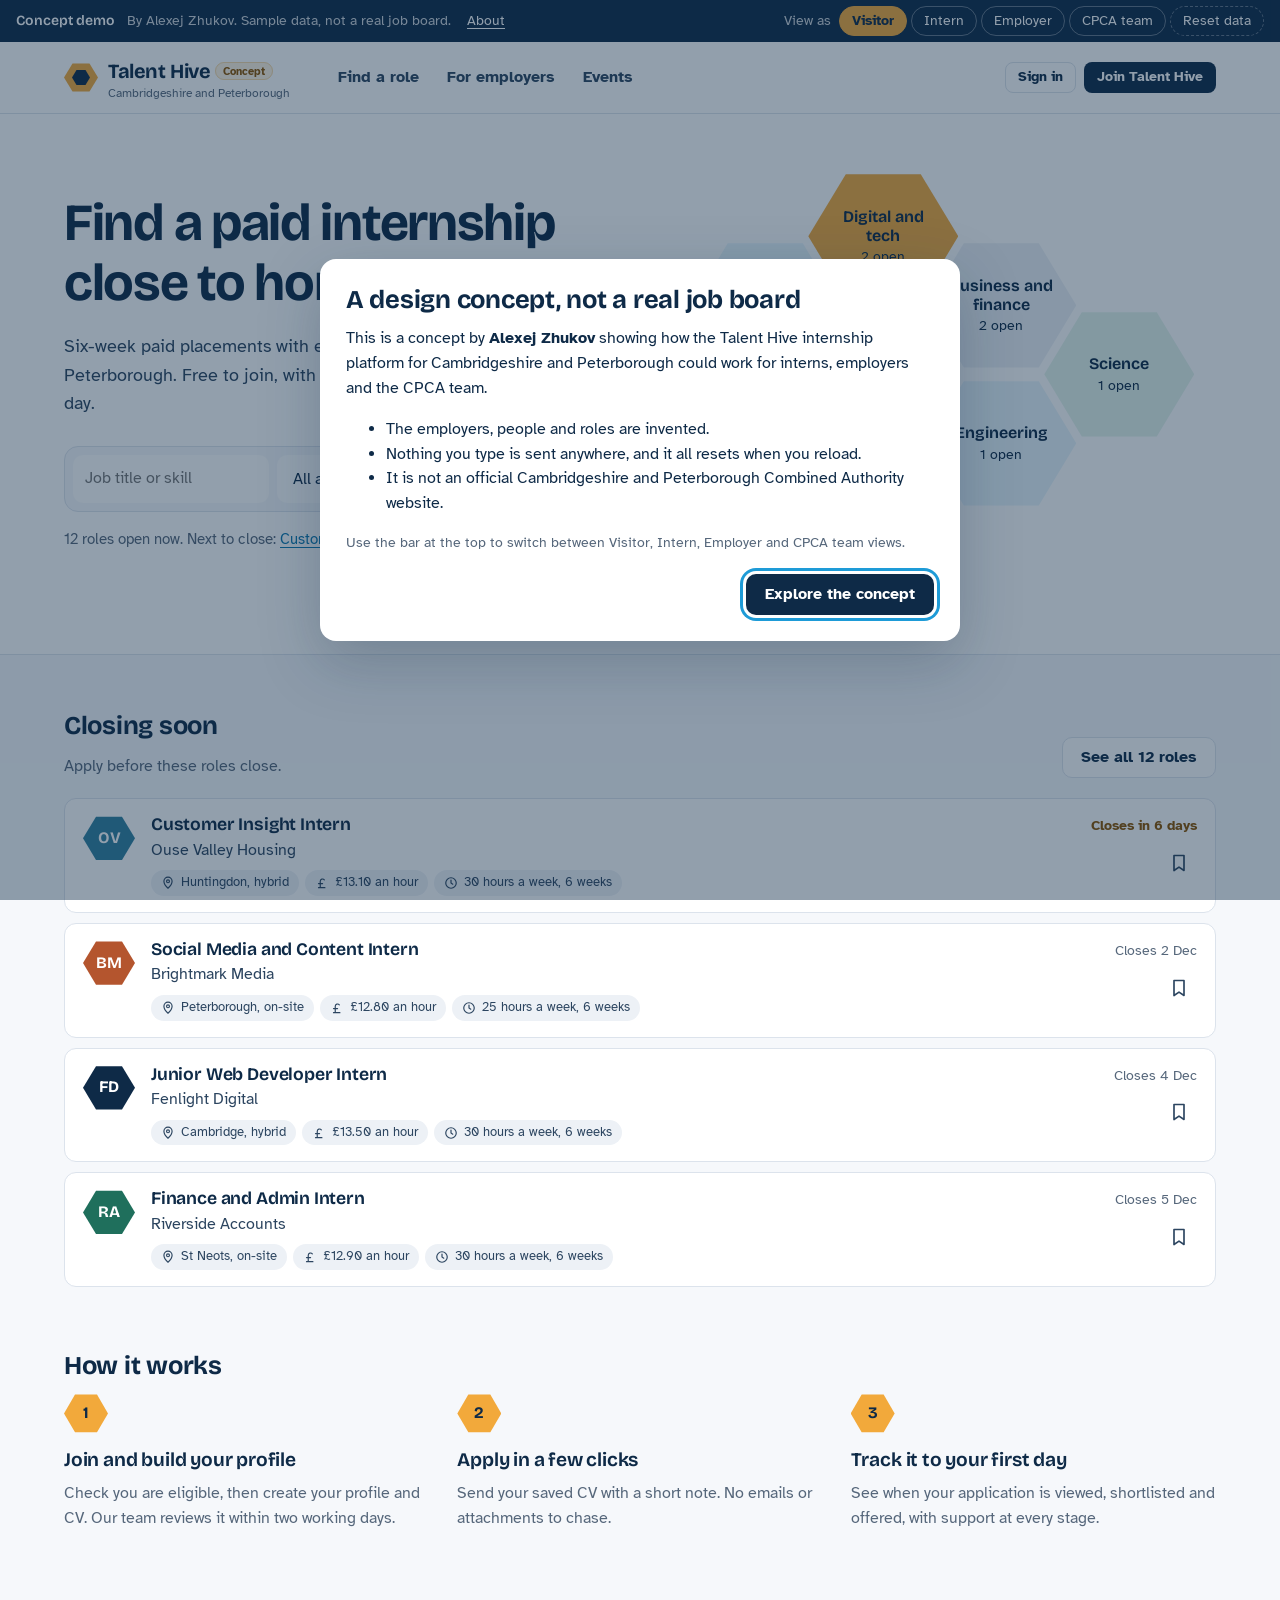
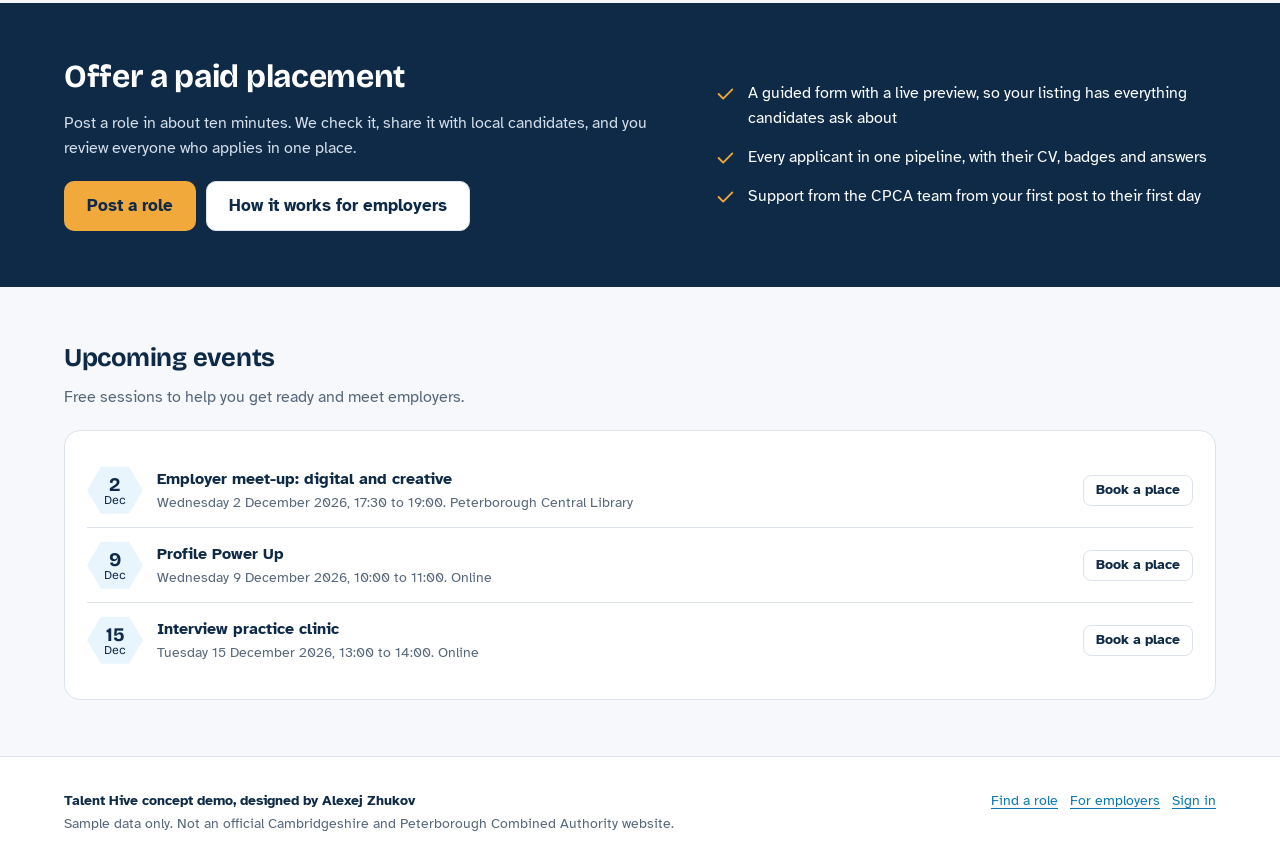
==== index.html @ 71cc1894 "Add Talent Hive redesign concept demo Clickable concept for interns, employers and the CPCA team, wi" ====
<!doctype html>
<html lang="en-GB">
<head>
<meta charset="utf-8">
<meta name="viewport" content="width=device-width, initial-scale=1">
<title>Talent Hive redesign concept</title>
<meta name="description" content="A design concept by Alexej Zhukov for a redesigned Talent Hive internship platform in Cambridgeshire and Peterborough. Sample data only; not an official CPCA website.">
<meta name="robots" content="noindex, nofollow">
<meta property="og:title" content="Talent Hive redesign concept">
<meta property="og:description" content="A clickable design concept by Alexej Zhukov: a jobs board, applicant pipeline and approvals for interns, employers and the CPCA team. Sample data only.">
<meta property="og:type" content="website">
<meta property="og:image" content="https://al3x3j02.github.io/talent-hive-concept/preview.png">
<meta name="twitter:card" content="summary_large_image">
<link rel="preconnect" href="https://fonts.googleapis.com">
<link rel="preconnect" href="https://fonts.gstatic.com" crossorigin>
<link href="https://fonts.googleapis.com/css2?family=Atkinson+Hyperlegible:ital,wght@0,400;0,700;1,400&family=Bricolage+Grotesque:opsz,wght@12..96,500..800&display=swap" rel="stylesheet">
<style>
:root{
  --ink:#0E2A47;
  --ink-2:#2C4560;
  --muted:#56677B;
  --blue:#1E9BD7;
  --link:#0B78B0;
  --blue-50:#E8F5FC;
  --honey:#F2A93B;
  --honey-50:#FEF3E1;
  --honey-ink:#8A5200;
  --mint:#2F9E6E;
  --mint-50:#E4F4EC;
  --mint-ink:#1D6E4B;
  --red:#B8392F;
  --red-50:#FBEAE8;
  --surface:#F6F8FB;
  --surface-2:#EDF1F6;
  --line:#DCE3EC;
  --white:#FFFFFF;
  --focus:0 0 0 3px #fff,0 0 0 6px var(--blue);
  --display:"Bricolage Grotesque","Avenir Next","Segoe UI",system-ui,sans-serif;
  --body:"Atkinson Hyperlegible",system-ui,-apple-system,"Segoe UI",sans-serif;
  --r-panel:16px;--r-card:12px;--r-ctl:10px;
}
*{box-sizing:border-box}
html{-webkit-text-size-adjust:100%}
body{margin:0;font-family:var(--body);font-size:16px;line-height:1.55;color:var(--ink);background:var(--surface);}
h1,h2,h3,h4{font-family:var(--display);line-height:1.15;margin:0 0 .5em;letter-spacing:-.01em;color:var(--ink)}
h1{font-size:clamp(2rem,4.2vw,3.25rem);font-weight:700;letter-spacing:-.025em}
h2{font-size:1.6rem;font-weight:700}
h3{font-size:1.2rem;font-weight:650}
h4{font-size:1rem;font-weight:650}
p{margin:0 0 1em}
a{color:var(--link);text-underline-offset:3px}
a:hover{color:var(--ink)}
button,input,select,textarea{font:inherit;color:inherit}
:focus-visible{outline:none;box-shadow:var(--focus);border-radius:6px}
[tabindex="-1"]:focus{outline:none;box-shadow:none}
.sr-only{position:absolute;width:1px;height:1px;padding:0;margin:-1px;overflow:hidden;clip:rect(0,0,0,0);white-space:nowrap;border:0}
.skip{position:absolute;left:12px;top:-60px;background:var(--ink);color:#fff;padding:10px 14px;border-radius:8px;z-index:100}
.skip:focus{top:52px}
.muted{color:var(--muted)}
.small{font-size:.875rem}
.nowrap{white-space:nowrap}

/* Demo bar */
.demobar{position:sticky;top:0;z-index:50;background:var(--ink);color:#fff;font-size:.875rem;display:flex;align-items:center;gap:12px;padding:6px 16px;flex-wrap:wrap}
.demobar strong{font-family:var(--display);font-weight:600}
.demobar .note{opacity:.8}
.demobar .roles{display:flex;gap:4px;margin-left:auto;flex-wrap:wrap;align-items:center}
.demobar .roles span{opacity:.8;margin-right:4px}
.demobar button{background:transparent;border:1px solid rgba(255,255,255,.35);color:#fff;border-radius:999px;padding:3px 12px;cursor:pointer}
.demobar button[aria-pressed="true"]{background:var(--honey);border-color:var(--honey);color:var(--ink);font-weight:700}
.demobar button:hover{border-color:#fff}
.demobar .reset{border-style:dashed}

/* Buttons */
.btn{display:inline-flex;align-items:center;justify-content:center;gap:8px;border-radius:var(--r-ctl);padding:10px 18px;font-weight:700;border:1.5px solid transparent;cursor:pointer;text-decoration:none;line-height:1.2;transition:background .15s,border-color .15s}
.btn svg{width:18px;height:18px;flex:none}
.btn-primary{background:var(--ink);color:#fff}
.btn-primary:hover{background:#18406A;color:#fff}
.btn-honey{background:var(--honey);color:var(--ink)}
.btn-honey:hover{background:#E59A27;color:var(--ink)}
.btn-ghost{background:var(--white);border-color:var(--line);color:var(--ink)}
.btn-ghost:hover{border-color:var(--ink-2);color:var(--ink)}
.btn-quiet{background:transparent;color:var(--link);padding:8px 10px}
.btn-quiet:hover{background:var(--blue-50);color:var(--ink)}
.btn-danger{background:var(--white);border-color:#E7B9B4;color:var(--red)}
.btn-sm{padding:6px 12px;font-size:.875rem;border-radius:8px}
.btn-lg{padding:14px 22px;font-size:1.05rem}
.btn[disabled]{opacity:.5;cursor:not-allowed}
.icon-btn{background:transparent;border:0;padding:8px;border-radius:8px;cursor:pointer;color:var(--ink-2);display:inline-flex}
.icon-btn:hover{background:var(--surface-2)}
.icon-btn svg{width:20px;height:20px}
.icon-btn[aria-pressed="true"] svg{fill:var(--honey);stroke:var(--honey-ink)}

/* Forms */
label{font-weight:700;display:block;margin-bottom:6px}
.hint{font-weight:400;color:var(--muted);font-size:.875rem;display:block;margin-top:2px}
.field{margin-bottom:18px}
input[type=text],input[type=search],input[type=email],input[type=number],input[type=date],select,textarea{width:100%;background:var(--white);border:1.5px solid #B9C6D4;border-radius:var(--r-ctl);padding:10px 12px;min-height:44px}
textarea{min-height:110px;resize:vertical}
input:focus,select:focus,textarea:focus{border-color:var(--ink);box-shadow:0 0 0 3px rgba(30,155,215,.35);outline:none}
.check{display:flex;gap:10px;align-items:flex-start;font-weight:400}
.check input{width:20px;height:20px;margin-top:2px;accent-color:var(--ink)}
.row{display:flex;gap:16px}
.row>*{flex:1}
.err{color:var(--red);font-weight:700;font-size:.9rem;margin-top:6px}

/* Chips and status */
.chip{display:inline-flex;align-items:center;gap:6px;padding:3px 10px;border-radius:999px;background:var(--surface-2);color:var(--ink-2);font-size:.82rem;line-height:1.5;white-space:nowrap}
.chip svg{width:14px;height:14px}
.chips{display:flex;flex-wrap:wrap;gap:6px}
.status{display:inline-flex;align-items:center;gap:6px;font-weight:700;font-size:.82rem;padding:3px 10px;border-radius:999px;white-space:nowrap}
.status::before{content:"";width:8px;height:8px;border-radius:50%;background:currentColor}
.st-applied,.st-new,.st-live{background:var(--blue-50);color:#0A5F8C}
.st-viewed{background:#EEF2F7;color:var(--ink-2)}
.st-shortlisted,.st-pending{background:var(--honey-50);color:var(--honey-ink)}
.st-interview{background:#FFE7C2;color:#7A4600}
.st-offer,.st-placed,.st-approved{background:var(--mint-50);color:var(--mint-ink)}
.st-notprogressed,.st-returned,.st-closed{background:var(--red-50);color:var(--red)}
.st-draft{background:#EEF2F7;color:var(--muted)}
.tag-new{background:var(--honey);color:var(--ink);font-weight:700;font-size:.75rem;padding:1px 8px;border-radius:999px}

/* Hexagon */
.hex{clip-path:polygon(25% 3%,75% 3%,100% 50%,75% 97%,25% 97%,0 50%)}

/* Public header */
.pub-header{background:var(--white);border-bottom:1px solid var(--line)}
.pub-header .inner{max-width:1200px;margin:0 auto;display:flex;align-items:center;gap:24px;padding:14px 24px}
.brand{display:flex;align-items:center;gap:10px;text-decoration:none;color:var(--ink)}
.brand .mark{width:34px;height:30px;background:var(--honey);display:grid;place-items:center}
.brand .mark i{width:18px;height:16px;background:var(--ink);display:block}
.brand b{font-family:var(--display);font-size:1.25rem;letter-spacing:-.02em}
.concept-tag{font-family:var(--body);font-size:.7rem;font-weight:700;letter-spacing:0;background:var(--honey-50);color:var(--honey-ink);border:1px solid #F6D9A8;border-radius:999px;padding:1px 7px;vertical-align:3px}
.demobar .about{border:0;text-decoration:underline;text-underline-offset:3px;padding:3px 4px}
.brand small{display:block;font-size:.72rem;color:var(--muted);line-height:1.1;font-weight:400}
.pub-nav{display:flex;gap:4px;margin-left:12px}
.pub-nav a{padding:8px 12px;border-radius:8px;text-decoration:none;color:var(--ink-2);font-weight:700}
.pub-nav a:hover,.pub-nav a[aria-current="page"]{background:var(--surface-2);color:var(--ink)}
.pub-header .actions{margin-left:auto;display:flex;gap:8px}

/* Hero */
.hero{background:var(--white);border-bottom:1px solid var(--line);overflow:hidden;position:relative}
.hero .inner{max-width:1200px;margin:0 auto;padding:56px 24px 64px;display:grid;grid-template-columns:minmax(0,1.1fr) minmax(0,1fr);gap:48px;align-items:center}
.hero h1{max-width:15ch;margin-bottom:.35em;text-wrap:balance}
.hero .lede{font-size:1.15rem;color:var(--ink-2);max-width:46ch}
.searchbar{display:flex;gap:8px;background:var(--surface);padding:8px;border-radius:14px;border:1.5px solid var(--line);margin-top:28px;max-width:600px}
.searchbar input,.searchbar select{border:0;background:var(--white);min-height:48px}
.searchbar select{max-width:190px}
.searchbar .btn{min-height:48px;white-space:nowrap}
.hero .closing{margin-top:16px;color:var(--muted);font-size:.95rem}
.comb{position:relative;height:420px}
.comb button{position:absolute;width:150px;height:132px;border:0;cursor:pointer;display:flex;flex-direction:column;align-items:center;justify-content:center;text-align:center;padding:0 22px;font-family:var(--display);font-weight:650;font-size:1rem;line-height:1.15;transition:transform .2s}
.comb button small{font-family:var(--body);font-weight:400;font-size:.85rem;margin-top:4px}
.comb button:hover{transform:scale(1.05)}
.comb button:focus-visible{box-shadow:none;outline:3px solid var(--blue);outline-offset:-10px}
.comb .c-ink{background:var(--ink);color:#fff}
.comb .c-honey{background:var(--honey);color:var(--ink)}
.comb .c-blue{background:var(--blue-50);color:var(--ink)}
.comb .c-line{background:var(--surface-2);color:var(--ink)}
.comb .c-mint{background:var(--mint-50);color:var(--ink)}
.comb .label{position:absolute;left:0;bottom:-6px;font-size:.9rem;color:var(--muted)}

/* Public sections */
.section{max-width:1200px;margin:0 auto;padding:56px 24px}
.section-head{display:flex;align-items:end;justify-content:space-between;gap:16px;margin-bottom:20px}
.section-head p{margin:0;color:var(--muted)}
.steps{display:grid;grid-template-columns:repeat(3,1fr);gap:28px;counter-reset:s}
.steps li{list-style:none;position:relative;padding-top:56px}
.steps li::before{counter-increment:s;content:counter(s);position:absolute;top:0;left:0;width:44px;height:40px;background:var(--honey);color:var(--ink);font-family:var(--display);font-weight:700;display:grid;place-items:center;clip-path:polygon(25% 3%,75% 3%,100% 50%,75% 97%,25% 97%,0 50%)}
.steps{padding:0;margin:0}
.employer-band{background:var(--ink);color:#fff}
.employer-band .section{display:grid;grid-template-columns:1.2fr 1fr;gap:48px;align-items:center}
.employer-band h2{color:#fff;font-size:2rem}
.employer-band p{color:#D4DEEA}
.employer-band ul{margin:0;padding:0;list-style:none;display:grid;gap:14px}
.employer-band li{display:flex;gap:12px;align-items:flex-start}
.employer-band li svg{flex:none;width:22px;height:22px;stroke:var(--honey);margin-top:2px}
.pub-footer{border-top:1px solid var(--line);background:var(--white)}
.pub-footer .section{padding:32px 24px;display:flex;justify-content:space-between;gap:24px;flex-wrap:wrap;font-size:.9rem;color:var(--muted)}

/* Job rows */
.joblist{display:flex;flex-direction:column;gap:10px}
.jobrow{display:grid;grid-template-columns:52px minmax(0,1fr) auto;gap:16px;align-items:start;background:var(--white);border:1px solid var(--line);border-radius:var(--r-card);padding:16px 18px;cursor:pointer;text-align:left;width:100%}
.jobrow:hover{border-color:#9FB2C6}
.jobrow h3{font-size:1.1rem;margin:0 0 2px}
.jobrow h3 a{color:var(--ink);text-decoration:none}
.jobrow h3 a::after{content:"";position:absolute;inset:0}
.jobrow{position:relative}
.jobrow .emp{color:var(--ink-2);margin-bottom:8px}
.jobrow .jside{display:flex;flex-direction:column;align-items:flex-end;gap:8px;position:relative;z-index:1}
.logo{width:52px;height:46px;display:grid;place-items:center;font-family:var(--display);font-weight:700;color:#fff;font-size:1rem;flex:none}
.logo.lg{width:76px;height:68px;font-size:1.4rem}
.match{font-size:.82rem;font-weight:700;color:var(--mint-ink)}

/* App shell */
.shell{display:grid;grid-template-columns:252px minmax(0,1fr);min-height:calc(100vh - 38px);background:linear-gradient(to right,#fff 251px,var(--line) 251px,var(--line) 252px,var(--surface) 252px)}
.side{background:var(--white);border-right:1px solid var(--line);padding:18px 14px;position:sticky;top:38px;height:calc(100vh - 38px);overflow:auto;display:flex;flex-direction:column}
.side .brand{padding:4px 8px 18px}
.side nav{display:flex;flex-direction:column;gap:2px}
.side nav a{display:flex;align-items:center;gap:12px;padding:10px 12px;border-radius:10px;text-decoration:none;color:var(--ink-2);font-weight:700}
.side nav a svg{width:20px;height:20px;flex:none}
.side nav a:hover{background:var(--surface)}
.side nav a[aria-current="page"]{background:var(--ink);color:#fff}
.side nav a .count{margin-left:auto;background:var(--honey);color:var(--ink);border-radius:999px;font-size:.75rem;padding:0 8px}
.side nav a[aria-current="page"] .count{background:#fff}
.side .who{margin-top:auto;display:flex;gap:10px;align-items:center;padding:12px 8px 4px;border-top:1px solid var(--line)}
.avatar{width:38px;height:38px;border-radius:50%;display:grid;place-items:center;color:#fff;font-weight:700;font-size:.9rem;flex:none}
.avatar.lg{width:64px;height:64px;font-size:1.3rem}
.who b{display:block;line-height:1.2}
.who div span{font-size:.82rem;color:var(--muted)}
.main{padding:28px 36px 64px;max-width:1240px;width:100%}
.pagehead{display:flex;align-items:flex-end;justify-content:space-between;gap:16px;margin-bottom:24px;flex-wrap:wrap}
.pagehead h1{font-size:2rem;margin:0}
.pagehead p{margin:4px 0 0;color:var(--muted)}
.back{display:inline-flex;align-items:center;gap:6px;margin-bottom:12px;font-weight:700;text-decoration:none}
.back svg{width:18px;height:18px}

/* Panels */
.panel{background:var(--white);border:1px solid var(--line);border-radius:var(--r-panel);padding:22px}
.panel h2{font-size:1.2rem}
.panel+.panel{margin-top:20px}
.grid-2>.panel,.grid-3>.panel,.grid-main>.panel,.grid-main>aside.panel{margin-top:0}
.grid-2{display:grid;grid-template-columns:repeat(2,minmax(0,1fr));gap:20px}
.grid-3{display:grid;grid-template-columns:repeat(3,minmax(0,1fr));gap:20px}
.grid-main{display:grid;grid-template-columns:minmax(0,1.7fr) minmax(0,1fr);gap:20px;align-items:start}
.stack>*+*{margin-top:20px}
.kpis{display:grid;grid-template-columns:repeat(4,minmax(0,1fr));gap:16px;margin-bottom:20px}
.kpi{background:var(--white);border:1px solid var(--line);border-radius:var(--r-card);padding:16px 18px}
.kpi .v{font-family:var(--display);font-size:2rem;font-weight:700;line-height:1.1}
.kpi .l{color:var(--muted);font-size:.9rem}
.kpi .d{font-size:.82rem;color:var(--mint-ink);font-weight:700}

/* Next step banner */
.nextstep{background:var(--ink);color:#fff;border-radius:var(--r-panel);padding:22px 24px;display:flex;gap:20px;align-items:center;margin-bottom:20px;position:relative;overflow:hidden}
.nextstep h2{color:#fff;margin:0 0 4px;font-size:1.3rem}
.nextstep p{margin:0;color:#D4DEEA}
.nextstep .btn{margin-left:auto;flex:none}
.nextstep .hexdeco{width:64px;height:56px;background:var(--honey);flex:none;display:grid;place-items:center}
.nextstep .hexdeco svg{width:26px;height:26px;stroke:var(--ink)}

/* Progress */
.meter{height:10px;background:var(--surface-2);border-radius:999px;overflow:hidden}
.meter i{display:block;height:100%;background:var(--mint);border-radius:999px;transition:width .3s}
.meter.honey i{background:var(--honey)}

/* Tables */
.table{width:100%;border-collapse:collapse;font-size:.95rem}
.table th{text-align:left;font-weight:700;color:var(--muted);font-size:.85rem;padding:10px 12px;border-bottom:1.5px solid var(--line)}
.table td{padding:12px;border-bottom:1px solid var(--line);vertical-align:middle}
.table tr:last-child td{border-bottom:0}
.table .num{text-align:right;font-variant-numeric:tabular-nums}
.table-wrap{overflow-x:auto;position:relative}

/* Jobs board */
.board{display:grid;grid-template-columns:260px minmax(0,1fr);gap:24px;align-items:start}
.filters{background:var(--white);border:1px solid var(--line);border-radius:var(--r-panel);padding:18px;position:sticky;top:60px}
.filters fieldset{border:0;padding:0;margin:0 0 18px}
.filters legend{font-weight:700;margin-bottom:8px}
.filters .check{margin-bottom:6px}
.resultbar{display:flex;align-items:center;gap:12px;justify-content:space-between;margin-bottom:12px;flex-wrap:wrap}
.resultbar select{width:auto;min-height:40px}
.boardsearch{display:flex;gap:8px;margin-bottom:16px}
.boardsearch input{min-height:48px}
.empty{text-align:center;padding:40px 20px;background:var(--white);border:1.5px dashed var(--line);border-radius:var(--r-panel)}

/* Job detail */
.jobhead{display:flex;gap:20px;align-items:flex-start;margin-bottom:20px}
.jobhead h1{font-size:2.2rem;margin-bottom:4px}
.facts{display:grid;grid-template-columns:repeat(3,minmax(0,1fr));gap:1px;background:var(--line);border:1px solid var(--line);border-radius:var(--r-card);overflow:hidden;margin-bottom:24px}
.facts div{background:var(--white);padding:14px 16px}
.facts dt{font-size:.82rem;color:var(--muted)}
.facts dd{margin:0;font-weight:700}
.prose h2{font-size:1.25rem;margin-top:1.4em}
.prose ul{padding-left:1.2em}
.prose li{margin-bottom:6px}
.applybox{position:sticky;top:60px}
.applybox .deadline{font-size:.95rem;margin:10px 0 16px}

/* Modal / drawer */
.overlay{position:fixed;inset:0;background:rgba(14,42,71,.45);z-index:80;display:flex;align-items:center;justify-content:center;padding:20px}
.modal{background:var(--white);border-radius:var(--r-panel);width:min(640px,100%);max-height:calc(100vh - 40px);overflow:auto;padding:26px;box-shadow:0 20px 60px rgba(14,42,71,.25)}
.modal header,.drawer header{display:flex;align-items:flex-start;justify-content:space-between;gap:12px;margin-bottom:12px}
.modal header>div,.drawer header>div{min-width:0}
.modal h2{margin:0}
.modal footer,.drawer footer{display:flex;gap:10px;justify-content:flex-end;margin-top:20px;flex-wrap:wrap}
.drawer-ov{justify-content:flex-end;padding:0;align-items:stretch}
.drawer{background:var(--white);width:min(560px,100%);height:100%;overflow:auto;padding:26px;box-shadow:-10px 0 40px rgba(14,42,71,.2)}
.cvchip{display:flex;align-items:center;gap:12px;border:1px solid var(--line);border-radius:var(--r-card);padding:12px;background:var(--surface)}
.cvchip svg{width:28px;height:28px;stroke:var(--link)}

/* Toast */
#toast-root{position:fixed;bottom:20px;left:50%;transform:translateX(-50%);z-index:90;display:flex;flex-direction:column;gap:8px;align-items:center}
.toast{background:var(--ink);color:#fff;padding:12px 18px;border-radius:12px;display:flex;gap:10px;align-items:center;box-shadow:0 10px 30px rgba(14,42,71,.3);font-weight:700;animation:pop .25s ease-out}
.toast svg{width:20px;height:20px;stroke:var(--honey)}
@keyframes pop{from{transform:translateY(10px);opacity:0}to{transform:none;opacity:1}}

/* Tracker */
.track{display:flex;gap:0;margin:14px 0 4px;list-style:none;padding:0}
.track li{flex:1 1 0;min-width:0;white-space:nowrap;position:relative;text-align:center;font-size:.78rem;color:var(--muted);padding-top:22px}
.track li::before{content:"";position:absolute;top:6px;left:50%;width:12px;height:12px;margin-left:-6px;border-radius:50%;background:var(--white);border:2px solid #B9C6D4;z-index:1}
.track li::after{content:"";position:absolute;top:11px;left:-50%;width:100%;height:2px;background:#D2DBE6}
.track li:first-child::after{display:none}
.track li.done{color:var(--ink)}
.track li.done::before{background:var(--mint);border-color:var(--mint)}
.track li.done::after{background:var(--mint)}
.track li.now{color:var(--ink);font-weight:700}
.track li.now::before{background:var(--honey);border-color:var(--honey-ink);width:16px;height:16px;margin-left:-8px;top:4px}
.appcard{background:var(--white);border:1px solid var(--line);border-radius:var(--r-card);padding:18px 20px}
.appcard+.appcard{margin-top:12px}
.appcard .top{display:flex;gap:14px;align-items:flex-start}
.appcard .top .status{margin-left:auto}
.timeline{list-style:none;padding:0;margin:12px 0 0;border-left:2px solid var(--line);padding-left:16px}
.timeline li{position:relative;margin-bottom:10px;font-size:.92rem}
.timeline li::before{content:"";position:absolute;left:-22px;top:7px;width:10px;height:10px;border-radius:50%;background:var(--link)}

/* CV builder */
.cvgrid{display:grid;grid-template-columns:minmax(0,1fr) minmax(0,1fr);gap:24px;align-items:start}
.cvpaper{background:var(--white);border:1px solid var(--line);border-radius:6px;padding:34px 36px;box-shadow:0 2px 0 var(--line);position:sticky;top:60px;font-size:.92rem}
.cvpaper h2{font-size:1.6rem;margin-bottom:2px}
.cvpaper h3{font-size:.95rem;border-bottom:2px solid var(--honey);padding-bottom:4px;margin:18px 0 8px}
.cvpaper .role{font-weight:700}
.cvpaper .badges{display:flex;flex-wrap:wrap;gap:6px}
.cvexp{border:1px solid var(--line);border-radius:var(--r-card);padding:14px;margin-bottom:12px;background:var(--surface)}

/* Badges path */
.path{display:flex;align-items:center;gap:0;flex-wrap:wrap;margin:10px 0}
.node{display:flex;flex-direction:column;align-items:center;gap:8px;width:130px;text-align:center;font-size:.85rem}
.node .hex{width:76px;height:68px;display:grid;place-items:center;background:var(--surface-2);color:var(--muted)}
.node .hex svg{width:28px;height:28px}
.node.earned .hex{background:var(--mint);color:#fff}
.node.next .hex{background:var(--honey);color:var(--ink)}
.link{flex:1;min-width:20px;height:3px;background:var(--line);margin-top:-36px}
.link.done{background:var(--mint)}

/* Games */
.boosthead{display:flex;gap:16px;align-items:center;flex-wrap:wrap}
.streak{display:flex;align-items:center;gap:10px;background:var(--honey-50);border-radius:var(--r-card);padding:10px 16px}
.streak .hex{width:44px;height:40px;background:var(--honey);display:grid;place-items:center;font-family:var(--display);font-weight:800}
.gamecards{display:grid;grid-template-columns:repeat(3,minmax(0,1fr));gap:16px}
.gamecard{background:var(--white);border:1px solid var(--line);border-radius:var(--r-panel);padding:20px;display:flex;flex-direction:column;gap:8px}
.gamecard .gicon{width:52px;height:46px;display:grid;place-items:center;background:var(--blue-50)}
.gamecard .gicon svg{width:24px;height:24px;stroke:var(--ink)}
.gamecard .btn{margin-top:auto;align-self:flex-start}
.gamecard.done .gicon{background:var(--mint-50)}
.wordle{display:flex;flex-direction:column;align-items:center;gap:6px;margin:12px 0 18px}
.wrow{display:flex;gap:2px}
.wrow:nth-child(even){margin-left:34px}
.tile{width:62px;height:56px;background:#DCE3EC;display:grid;place-items:center;font-family:var(--display);font-weight:800;font-size:1.5rem;color:var(--ink);text-transform:uppercase}
.tile.filled{background:#B9C6D4}
.tile.correct{background:var(--mint);color:#fff}
.tile.present{background:var(--honey);color:var(--ink)}
.tile.absent{background:#8C9AAB;color:#fff}
.kbd{display:flex;flex-direction:column;gap:6px;align-items:center;max-width:520px;margin:0 auto}
.kbd div{display:flex;gap:5px;width:100%;justify-content:center}
.kbd button{flex:1;max-width:44px;min-height:50px;border:0;border-radius:8px;background:var(--surface-2);font-weight:700;cursor:pointer}
.kbd button.wide{max-width:76px;font-size:.8rem}
.kbd button.correct{background:var(--mint);color:#fff}
.kbd button.present{background:var(--honey)}
.kbd button.absent{background:#8C9AAB;color:#fff}
.legend{display:flex;gap:14px;justify-content:center;flex-wrap:wrap;font-size:.85rem;color:var(--muted)}
.legend i{display:inline-block;width:14px;height:12px;margin-right:6px;vertical-align:-1px}
.quizopt{display:block;width:100%;text-align:left;background:var(--white);border:1.5px solid var(--line);border-radius:var(--r-ctl);padding:14px 16px;margin-bottom:10px;cursor:pointer;font-weight:700}
.quizopt:hover{border-color:var(--ink-2)}
.quizopt.right{border-color:var(--mint);background:var(--mint-50)}
.quizopt.wrong{border-color:var(--red);background:var(--red-50)}
.quizopt[disabled]{cursor:default}
.explain{background:var(--surface);border-radius:var(--r-ctl);padding:14px 16px;margin:8px 0 14px}
.matchgrid{display:grid;grid-template-columns:1fr 1fr;gap:12px 28px}
.matchbtn{display:block;width:100%;text-align:left;background:var(--white);border:1.5px solid var(--line);border-radius:var(--r-ctl);padding:14px;cursor:pointer;font-weight:700;margin-bottom:10px}
.matchbtn[aria-pressed="true"]{border-color:var(--ink);background:var(--blue-50)}
.matchbtn.paired{border-color:var(--mint);background:var(--mint-50);cursor:default}
.matchbtn.shake{animation:shake .3s}
@keyframes shake{25%{transform:translateX(-4px)}75%{transform:translateX(4px)}}

/* Messages */
.inbox{display:grid;grid-template-columns:320px minmax(0,1fr);background:var(--white);border:1px solid var(--line);border-radius:var(--r-panel);min-height:520px;overflow:hidden}
.threads{border-right:1px solid var(--line);overflow:auto}
.thread{display:block;width:100%;text-align:left;background:transparent;border:0;border-bottom:1px solid var(--line);padding:14px 16px;cursor:pointer}
.thread:hover{background:var(--surface)}
.thread[aria-current="true"]{background:var(--blue-50)}
.thread b{display:block}
.thread .sub{font-size:.88rem;color:var(--ink-2)}
.thread .unread{width:9px;height:9px;border-radius:50%;background:var(--blue);display:inline-block;margin-right:6px}
.conv{display:flex;flex-direction:column}
.conv header{padding:16px 20px;border-bottom:1px solid var(--line)}
.conv .msgs{flex:1;padding:20px;display:flex;flex-direction:column;gap:12px;overflow:auto;max-height:420px}
.msg{max-width:78%;background:var(--surface);border-radius:14px;padding:10px 14px}
.msg.me{align-self:flex-end;background:var(--ink);color:#fff}
.msg .t{font-size:.75rem;opacity:.75;margin-top:4px}
.conv form{display:flex;gap:8px;padding:14px;border-top:1px solid var(--line)}
.conv form input{min-height:44px}

/* Pipeline */
.kanban{position:relative;display:grid;grid-template-columns:repeat(5,minmax(200px,1fr));gap:14px;overflow-x:auto;padding-bottom:8px}
.col{background:var(--surface-2);border-radius:var(--r-card);padding:12px;min-height:300px}
.col h3{font-size:.95rem;display:flex;justify-content:space-between;margin-bottom:10px}
.col.over{outline:2px dashed var(--blue);outline-offset:-2px}
.cand{background:var(--white);border:1px solid var(--line);border-radius:10px;padding:12px;margin-bottom:10px;cursor:grab}
.cand:active{cursor:grabbing}
.cand .nm{display:flex;gap:10px;align-items:center;margin-bottom:6px}
.cand .nm b{line-height:1.2}
.cand select{min-height:34px;padding:4px 8px;font-size:.85rem;margin-top:8px}
.cand .open{background:none;border:0;padding:0;color:var(--link);font-weight:700;cursor:pointer;text-decoration:underline;text-underline-offset:3px}

/* Stepper */
.stepper{display:flex;gap:8px;margin-bottom:22px;list-style:none;padding:0;flex-wrap:wrap}
.stepper li{flex:1;min-width:120px;border-top:4px solid var(--line);padding-top:8px;font-size:.9rem;color:var(--muted)}
.stepper li.done{border-color:var(--mint);color:var(--ink)}
.stepper li.now{border-color:var(--ink);color:var(--ink);font-weight:700}
.preview-label{font-size:.85rem;color:var(--muted);margin-bottom:8px}
.preview-frame{border:1.5px dashed #B9C6D4;border-radius:var(--r-panel);padding:18px;background:var(--surface)}

/* Charts */
.chart svg{width:100%;height:auto;display:block}
.chart text{font-family:var(--body);fill:var(--muted);font-size:14px}
.chart .val{fill:var(--ink);font-weight:700}
.bar-h{display:grid;grid-template-columns:150px 1fr 40px;gap:10px;align-items:center;margin-bottom:10px;font-size:.92rem}
.bar-h .b{height:14px;background:var(--surface-2);border-radius:4px;overflow:hidden}
.bar-h .b i{display:block;height:100%;background:var(--ink);border-radius:4px}
.bar-h .n{font-weight:700;text-align:right;font-variant-numeric:tabular-nums}

/* Checklist */
.checklist{list-style:none;padding:0;margin:0}
.checklist li{display:flex;gap:10px;align-items:flex-start;padding:8px 0;border-bottom:1px solid var(--line)}
.checklist li:last-child{border:0}
.checklist svg{width:20px;height:20px;flex:none;margin-top:2px}
.ok svg{stroke:var(--mint)}
.bad svg{stroke:var(--red)}

.tabs{display:flex;gap:4px;border-bottom:1.5px solid var(--line);margin-bottom:18px}
.tabs button{background:none;border:0;padding:10px 14px;font-weight:700;color:var(--muted);cursor:pointer;border-bottom:3px solid transparent;margin-bottom:-1.5px}
.tabs button[aria-selected="true"]{color:var(--ink);border-color:var(--ink)}

.listitem{display:flex;gap:14px;align-items:center;padding:12px 0;border-bottom:1px solid var(--line)}
.listitem:last-child{border-bottom:0}
.listitem .grow{flex:1;min-width:0}
.listitem .date{width:56px;height:50px;flex:none;background:var(--blue-50);display:flex;flex-direction:column;align-items:center;justify-content:center;font-family:var(--display);line-height:1}
.listitem .date b{font-size:1.2rem}
.listitem .date span{font-size:.75rem}

/* Mobile nav */
.mobnav{display:none}

@media (max-width:1080px){
  .shell{grid-template-columns:minmax(0,1fr);background:var(--surface)}
  .side{display:none}
  .mobnav{display:flex;position:sticky;top:38px;z-index:40;background:var(--white);border-bottom:1px solid var(--line);overflow-x:auto;gap:4px;padding:8px 10px;align-items:center}
  .mobnav .brand{margin-right:6px}
  .mobnav .brand b,.mobnav .brand small{display:none}
  .mobnav a{white-space:nowrap;padding:8px 12px;border-radius:999px;text-decoration:none;color:var(--ink-2);font-weight:700;font-size:.92rem}
  .mobnav a[aria-current="page"]{background:var(--ink);color:#fff}
  .main{padding:20px 18px 64px}
  .grid-main,.cvgrid{grid-template-columns:minmax(0,1fr)}
  .cvpaper,.applybox{position:static}
  .kpis{grid-template-columns:repeat(2,minmax(0,1fr))}
  .board{grid-template-columns:minmax(0,1fr)}
  .filters{position:static}
  .hero .inner{grid-template-columns:1fr;padding-top:36px}
  .comb{height:300px;transform:scale(.72);transform-origin:left top;margin-bottom:-90px}
  .employer-band .section{grid-template-columns:1fr}
}
@media (max-width:720px){
  .demobar{position:relative;padding:6px 10px;gap:8px}
  .demobar .note,.demobar .roles span{display:none}
  .demobar .roles{margin-left:0}
  .demobar button{padding:2px 9px;font-size:.8rem}
  .mobnav{top:0}
  .side,.applybox,.filters{top:0}
  .pub-header .actions .btn-primary{display:none}
  .brand small{display:none}
  .track li{font-size:0}
  .track li.now{font-size:.78rem}
  .pub-nav{display:none}
  .pub-header .inner{padding:12px 16px}
  .searchbar{flex-direction:column}
  .searchbar select{max-width:none}
  .steps{grid-template-columns:1fr}
  .grid-2,.grid-3,.gamecards{grid-template-columns:1fr}
  .facts{grid-template-columns:repeat(2,minmax(0,1fr))}
  .jobrow{grid-template-columns:44px minmax(0,1fr)}
  .jobrow .jside{grid-column:1/-1;flex-direction:row;align-items:center;justify-content:space-between}
  .logo{width:44px;height:40px;font-size:.85rem}
  .inbox{grid-template-columns:1fr}
  .threads{border-right:0;border-bottom:1px solid var(--line);max-height:220px}
  .tile{width:50px;height:46px;font-size:1.25rem}
  .wrow:nth-child(even){margin-left:26px}
  .nextstep{flex-direction:column;align-items:flex-start}
  .nextstep .btn{margin-left:0}
  .row{flex-direction:column;gap:0}
  .matchgrid{grid-template-columns:1fr}
  .jobhead h1{font-size:1.7rem}
  .bar-h{grid-template-columns:110px 1fr 34px}
  .section{padding:40px 18px}
}
@media (prefers-reduced-motion:reduce){
  *,*::before,*::after{animation:none!important;transition:none!important}
}
@media print{
  body.print-cv *{visibility:hidden}
  body.print-cv #cv-preview,body.print-cv #cv-preview *{visibility:visible}
  body.print-cv #cv-preview{position:absolute;left:0;top:0;width:100%;border:0;box-shadow:none}
}

</style>
</head>
<body>
<div class="demobar" role="region" aria-label="Demo controls">
  <strong>Concept demo</strong><span class="note">By Alexej Zhukov. Sample data, not a real job board.</span><button class="about" data-act="about">About</button>
  <div class="roles"><span>View as</span>
    <button data-act="role" data-role="visitor" aria-pressed="true">Visitor</button>
    <button data-act="role" data-role="intern" aria-pressed="false">Intern</button>
    <button data-act="role" data-role="employer" aria-pressed="false">Employer</button>
    <button data-act="role" data-role="cpca" aria-pressed="false">CPCA team</button>
    <button class="reset" data-act="reset">Reset data</button>
  </div>
</div>
<div id="app"></div>
<div id="modal-root"></div>
<div id="toast-root" aria-live="polite"></div>
<script>
/* ---------- Sample data (all organisations and people are invented) ---------- */
const TODAY = new Date('2026-11-24T09:00:00');
const NLW = 12.71; // National Living Wage from April 2026

const SECTORS = [
  {id:'digital', name:'Digital and tech'},
  {id:'marketing', name:'Marketing and media'},
  {id:'construction', name:'Construction'},
  {id:'education', name:'Education'},
  {id:'health', name:'Health and care'},
  {id:'business', name:'Business and finance'},
  {id:'engineering', name:'Engineering'},
  {id:'charity', name:'Charity'},
  {id:'facilities', name:'Facilities'},
  {id:'science', name:'Science'}
];
const AREAS = ['Cambridge','Peterborough','Huntingdon','Ely','St Neots','Wisbech','March','St Ives','Northstowe','Alconbury Weald'];
const PROGRAMMES = ['Internship','Apprenticeship','Work experience'];

const seedEmployers = () => ({
  e1:{id:'e1',name:'Fenlight Digital',sector:'digital',town:'Cambridge',color:'#0E2A47',initials:'FD',verified:true,size:'24 staff',contact:'Priya Shah',about:'A web and app studio building digital services for councils, charities and growing local businesses.'},
  e2:{id:'e2',name:'Ouse Valley Housing',sector:'business',town:'Huntingdon',color:'#2F7F9E',initials:'OV',verified:true,size:'310 staff',contact:'Tom Reeve',about:'A housing association providing 6,000 affordable homes across Huntingdonshire.'},
  e3:{id:'e3',name:'Brightmark Media',sector:'marketing',town:'Peterborough',color:'#B4552E',initials:'BM',verified:true,size:'12 staff',contact:'Leah Morgan',about:'A content agency making video, social and campaign work for regional brands.'},
  e4:{id:'e4',name:'Granta Bioscience',sector:'science',town:'Cambridge',color:'#2F9E6E',initials:'GB',verified:true,size:'85 staff',contact:'Dr Ana Ruiz',about:'A research lab developing diagnostic tests, based on the Cambridge Science Park.'},
  e5:{id:'e5',name:'Nene Build Group',sector:'construction',town:'Peterborough',color:'#6B4E9B',initials:'NB',verified:true,size:'140 staff',contact:'Gary Holt',about:'A regional contractor building schools, homes and community buildings.'},
  e6:{id:'e6',name:'Isle of Ely Learning Trust',sector:'education',town:'Ely',color:'#8A6A1F',initials:'IE',verified:true,size:'420 staff',contact:'Megan Price',about:'A trust of seven primary and secondary schools in East Cambridgeshire.'},
  e7:{id:'e7',name:'Wisbech Community Larder',sector:'charity',town:'Wisbech',color:'#A13D63',initials:'WC',verified:true,size:'9 staff, 60 volunteers',contact:'Femi Adeyemi',about:'A food charity running a community shop, cookery classes and a weekly lunch club.'},
  e8:{id:'e8',name:'Lynchwood Engineering',sector:'engineering',town:'Peterborough',color:'#3E5C76',initials:'LE',verified:true,size:'60 staff',contact:'Rob Kaur',about:'Designs and builds precision parts for agricultural and food machinery.'},
  e9:{id:'e9',name:'Riverside Accounts',sector:'business',town:'St Neots',color:'#1F6F5C',initials:'RA',verified:true,size:'18 staff',contact:'Hannah Cole',about:'An accountancy practice supporting sole traders and small firms.'},
  e10:{id:'e10',name:'Northstowe Facilities Co',sector:'facilities',town:'Northstowe',color:'#556270',initials:'NF',verified:true,size:'45 staff',contact:'Dan Webb',about:'Runs and maintains community buildings and sports facilities in Northstowe.'},
  e11:{id:'e11',name:'Hinchingbrooke Health Partners',sector:'health',town:'Huntingdon',color:'#C0392B',initials:'HH',verified:true,size:'200 staff',contact:'Sara Lund',about:'A GP federation covering 14 practices across Huntingdonshire.'},
  e12:{id:'e12',name:'Fen Edge Farms',sector:'science',town:'March',color:'#5E7D2B',initials:'FE',verified:false,size:'30 staff',contact:'Will Barnes',about:'A family farming business trialling sensors and data to cut water and fertiliser use.'},
  e13:{id:'e13',name:'Cambridge Sports Hub',sector:'marketing',town:'Cambridge',color:'#00708A',initials:'CS',verified:true,size:'35 staff',contact:'Jas Bhatt',about:'A community sports centre with courts, a gym and holiday camps for children.'}
});

const d = (s) => new Date(s + 'T09:00:00');

const seedJobs = () => [
  {id:'j1',emp:'e1',title:'Junior Web Developer Intern',sector:'digital',area:'Cambridge',mode:'Hybrid',hours:30,pay:13.50,weeks:6,programme:'Internship',posted:'2026-11-18',closes:'2026-12-04',starts:'2027-01-11',status:'live',views:412,
   summary:'Help build accessible websites for local councils and charities, working alongside two senior developers.',
   duties:['Build and test page components in HTML, CSS and JavaScript','Fix bugs reported by clients and write clear notes on what changed','Check pages work with a keyboard and screen reader','Join daily stand-ups and a weekly show-and-tell'],
   needs:['Some coding experience from study, a course or your own projects','Willing to learn Git and code review','Clear written English'],
   skills:['HTML','CSS','JavaScript','Git','Accessibility'],
   questions:['Share a link to something you have built, or describe it in two or three sentences.','Which days could you work in our Cambridge studio?']},
  {id:'j2',emp:'e1',title:'Data and AI Intern',sector:'digital',area:'Cambridge',mode:'Hybrid',hours:30,pay:13.50,weeks:6,programme:'Internship',posted:'2026-11-20',closes:'2026-12-11',starts:'2027-01-11',status:'live',views:233,
   summary:'Explore how AI tools can speed up our testing and reporting, and build a small internal prototype.',
   duties:['Clean and analyse project data in spreadsheets and Python','Test AI tools against real tasks and write up what works','Build a simple prototype with a mentor'],
   needs:['Comfortable with spreadsheets','Curious about AI and willing to test ideas carefully','Basic Python is a plus, not required'],
   skills:['Python','Excel','Data','AI tools'],
   questions:['Tell us about a time you used data to answer a question.']},
  {id:'j3',emp:'e3',title:'Social Media and Content Intern',sector:'marketing',area:'Peterborough',mode:'On-site',hours:25,pay:12.80,weeks:6,programme:'Internship',posted:'2026-11-10',closes:'2026-12-02',starts:'2027-01-04',status:'live',views:520,
   summary:'Plan, film and post short-form content for three regional clients across Instagram, TikTok and LinkedIn.',
   duties:['Film and edit short videos on a phone and in CapCut','Write captions in each client\'s tone of voice','Track what performs and suggest improvements each week'],
   needs:['A few examples of content you have made, for yourself or others','Good eye for detail','Happy to work in a busy studio'],
   skills:['Content creation','Copywriting','Video editing','Social media'],
   questions:['Share up to three links to content you have made.']},
  {id:'j4',emp:'e2',title:'Customer Insight Intern',sector:'business',area:'Huntingdon',mode:'Hybrid',hours:30,pay:13.10,weeks:6,programme:'Internship',posted:'2026-11-05',closes:'2026-11-30',starts:'2027-01-04',status:'live',views:288,
   summary:'Turn tenant survey results into clear findings that help us improve repairs and communication.',
   duties:['Analyse survey responses and repair data','Interview a small group of tenants by phone','Present findings to the customer services team'],
   needs:['Confident with spreadsheets','Friendly phone manner','Able to explain numbers simply'],
   skills:['Excel','Research','Presenting','Data'],
   questions:['Why does customer insight matter to a housing association?']},
  {id:'j5',emp:'e4',title:'Lab Operations Intern',sector:'science',area:'Cambridge',mode:'On-site',hours:37.5,pay:14.20,weeks:6,programme:'Internship',posted:'2026-11-12',closes:'2026-12-09',starts:'2027-01-18',status:'live',views:301,
   summary:'Keep a busy diagnostics lab running: stock, sample logging and equipment checks.',
   duties:['Log and track samples in our lab system','Manage stock and reorder supplies','Support scientists with equipment checks'],
   needs:['A science qualification at A level or above','Careful and organised','Happy to follow strict safety procedures'],
   skills:['Lab safety','Organisation','Data entry'],
   questions:['Describe a time you followed a detailed procedure precisely.']},
  {id:'j6',emp:'e5',title:'Site Coordinator Intern',sector:'construction',area:'Peterborough',mode:'On-site',hours:37.5,pay:13.00,weeks:6,programme:'Internship',posted:'2026-11-16',closes:'2026-12-14',starts:'2027-01-11',status:'live',views:175,
   summary:'Support the site manager on a new primary school build, from deliveries to safety briefings.',
   duties:['Book and check deliveries','Keep site records and photos up to date','Help run morning safety briefings'],
   needs:['A CSCS card or willingness to get one (we pay)','Organised and confident speaking to trades','Able to start at 7.30am'],
   skills:['Organisation','Health and safety','Communication'],
   questions:['Do you hold a CSCS card? If not, are you happy to take the test?']},
  {id:'j7',emp:'e6',title:'Education Support Intern',sector:'education',area:'Ely',mode:'On-site',hours:30,pay:12.71,weeks:6,programme:'Internship',posted:'2026-11-19',closes:'2026-12-10',starts:'2027-01-06',status:'live',views:196,
   summary:'Support teachers and pupils in a secondary school, including small-group reading sessions.',
   duties:['Run small-group reading and maths catch-up sessions','Help prepare lesson resources','Support pupils during lessons and clubs'],
   needs:['Patience and a positive attitude','An enhanced DBS check (we arrange it)','Interest in teaching'],
   skills:['Communication','Mentoring','Planning'],
   questions:['Why are you interested in working in a school?']},
  {id:'j8',emp:'e7',title:'Fundraising and Events Intern',sector:'charity',area:'Wisbech',mode:'On-site',hours:22,pay:12.71,weeks:6,programme:'Internship',posted:'2026-11-21',closes:'2026-12-16',starts:'2027-01-11',status:'live',views:94,
   summary:'Plan our spring fundraising lunch and grow our local supporter list.',
   duties:['Plan a fundraising lunch for 80 guests','Contact local businesses for raffle prizes','Write posts and posters about the event'],
   needs:['Friendly and well organised','Comfortable talking to people you have not met','Interest in community work'],
   skills:['Events','Communication','Copywriting'],
   questions:['Tell us about an event or activity you have helped organise.']},
  {id:'j9',emp:'e8',title:'CAD Design Engineering Intern',sector:'engineering',area:'Peterborough',mode:'On-site',hours:37.5,pay:14.00,weeks:6,programme:'Internship',posted:'2026-11-14',closes:'2026-12-12',starts:'2027-01-11',status:'live',views:210,
   summary:'Draw and update 3D models and technical drawings for machine parts.',
   duties:['Update 3D models in SolidWorks','Produce technical drawings for the workshop','Join design reviews with engineers'],
   needs:['Studying or completed engineering or product design','Some CAD experience','Good spatial awareness'],
   skills:['CAD','SolidWorks','Technical drawing'],
   questions:['Which CAD software have you used, and for what?']},
  {id:'j10',emp:'e9',title:'Finance and Admin Intern',sector:'business',area:'St Neots',mode:'On-site',hours:30,pay:12.90,weeks:6,programme:'Internship',posted:'2026-11-08',closes:'2026-12-05',starts:'2027-01-04',status:'live',views:143,
   summary:'Help a busy practice through January tax season with bookkeeping and client admin.',
   duties:['Enter receipts and reconcile bank statements','Prepare client files for accountants','Answer client emails and calls'],
   needs:['Confident with numbers and spreadsheets','Careful with confidential information'],
   skills:['Excel','Bookkeeping','Admin'],
   questions:['How would you keep track of 30 client files with different deadlines?']},
  {id:'j11',emp:'e10',title:'Facilities Assistant Intern',sector:'facilities',area:'Northstowe',mode:'On-site',hours:20,pay:12.71,weeks:6,programme:'Work experience',posted:'2026-11-17',closes:'2026-12-18',starts:'2027-01-11',status:'live',views:88,
   summary:'Keep community buildings safe, clean and ready for bookings, with paid training.',
   duties:['Set up halls and sports rooms for bookings','Do daily safety checks','Report repairs and follow them up'],
   needs:['Reliable and practical','Happy to work afternoons and some evenings'],
   skills:['Health and safety','Customer service'],
   questions:['Which afternoons and evenings are you available?']},
  {id:'j12',emp:'e11',title:'Patient Services Admin Intern',sector:'health',area:'Huntingdon',mode:'On-site',hours:30,pay:12.95,weeks:6,programme:'Internship',posted:'2026-11-13',closes:'2026-12-08',starts:'2027-01-04',status:'live',views:167,
   summary:'Help reception teams and run a project to reduce missed appointments.',
   duties:['Support reception and phone teams','Analyse missed-appointment data','Help test a text reminder trial'],
   needs:['Calm and kind on the phone','Comfortable with computers'],
   skills:['Customer service','Admin','Data'],
   questions:['How would you handle a frustrated caller?']},
  {id:'j13',emp:'e1',title:'UX Design Intern',sector:'digital',area:'Cambridge',mode:'Hybrid',hours:30,pay:13.50,weeks:6,programme:'Internship',posted:'',closes:'2027-01-15',starts:'2027-02-08',status:'draft',views:0,
   summary:'Research and design improvements to a council service used by 40,000 residents.',
   duties:['Run user interviews','Sketch and prototype screens in Figma'],needs:['A portfolio of design work'],skills:['Figma','User research'],questions:[]},
  {id:'j14',emp:'e12',title:'Agri-tech Data Intern',sector:'science',area:'March',mode:'On-site',hours:30,pay:13.00,weeks:6,programme:'Internship',posted:'',closes:'2026-12-20',starts:'2027-01-18',status:'pending',views:0,submitted:'2026-11-22',
   summary:'Set up soil sensors and turn the readings into weekly reports for our farm team.',
   duties:['Install and check field sensors','Build a weekly dashboard from sensor data'],needs:['Comfortable outdoors in all weather','Some spreadsheet skills'],skills:['Data','Excel'],questions:['Do you have a driving licence?']},
  {id:'j15',emp:'e13',title:'Marketing Assistant Intern',sector:'marketing',area:'Cambridge',mode:'On-site',hours:20,pay:12.20,weeks:6,programme:'Internship',posted:'',closes:'2026-12-15',starts:'2027-01-11',status:'pending',views:0,submitted:'2026-11-23',
   summary:'Promote our holiday camps and new membership offer.',
   duties:['Create posters and social posts','Help run an open day'],needs:['Creative and organised'],skills:['Content creation','Events'],questions:[]}
];

const seedInterns = () => ({
  i1:{id:'i1',name:'Jordan Ellis',headline:'Computer Science graduate looking for a first role in web development',area:'Peterborough',color:'#0B78B0',skills:['HTML','CSS','JavaScript','Python','Git','Excel'],badges:4,availability:'From January 2027',talent:true,sectors:['digital','business']},
  i2:{id:'i2',name:'Amira Haddad',headline:'Graphic design graduate with a strong social media portfolio',area:'Cambridge',color:'#B4552E',skills:['Figma','Content creation','Copywriting','CSS'],badges:5,availability:'Now',talent:true},
  i3:{id:'i3',name:'Callum Reid',headline:'Career changer from retail, self-taught JavaScript developer',area:'Huntingdon',color:'#2F9E6E',skills:['JavaScript','HTML','React','Customer service'],badges:3,availability:'From January 2027',talent:true},
  i4:{id:'i4',name:'Priyanka Nair',headline:'MSc Data Science, interested in AI for public services',area:'Cambridge',color:'#6B4E9B',skills:['Python','Data','AI tools','Excel'],badges:6,availability:'Now',talent:true},
  i5:{id:'i5',name:'Ben Okoro',headline:'Web development bootcamp graduate who loves accessibility',area:'St Ives',color:'#00708A',skills:['HTML','CSS','Accessibility','Git'],badges:4,availability:'From January 2027',talent:true},
  i6:{id:'i6',name:'Lucy Tran',headline:'Maths graduate keen to work with data',area:'Ely',color:'#8A6A1F',skills:['Excel','Python','Data'],badges:2,availability:'Now',talent:false},
  i7:{id:'i7',name:'Kieran Walsh',headline:'Former apprentice electrician moving into tech support',area:'Wisbech',color:'#556270',skills:['Customer service','Hardware','HTML'],badges:3,availability:'From February 2027',talent:true},
  i8:{id:'i8',name:'Sofia Marques',headline:'Engineering student with CAD and 3D printing experience',area:'Peterborough',color:'#A13D63',skills:['CAD','SolidWorks','Technical drawing'],badges:4,availability:'From January 2027',talent:true},
  i9:{id:'i9',name:'Tariq Ahmed',headline:'Business graduate with bookkeeping experience',area:'St Neots',color:'#1F6F5C',skills:['Bookkeeping','Excel','Admin'],badges:3,availability:'Now',talent:true}
});

const STATUS_FLOW = ['applied','viewed','shortlisted','interview','offer','placed'];
const STATUS_LABEL = {applied:'Applied',viewed:'Viewed',shortlisted:'Shortlisted',interview:'Interview',offer:'Offer',placed:'Placed',notprogressed:'Not progressed'};

const seedApps = () => [
  {id:'a1',job:'j1',intern:'i1',status:'shortlisted',note:'I build small sites in my spare time and want to learn how a studio works with real clients.',answers:['I built a revision timetable app for my course mates in plain JavaScript.','Tuesday to Thursday'],history:[['applied','2026-11-18'],['viewed','2026-11-19'],['shortlisted','2026-11-21']],empNotes:'Good portfolio link. Ask about accessibility testing.'},
  {id:'a2',job:'j4',intern:'i1',status:'interview',note:'',answers:['It shows where tenants struggle so services can be fixed first.'],history:[['applied','2026-11-06'],['viewed','2026-11-10'],['shortlisted','2026-11-14'],['interview','2026-11-20']],interview:'Thursday 3 December, 10:30, Ouse Valley Housing, Huntingdon'},
  {id:'a3',job:'j3',intern:'i1',status:'viewed',note:'',answers:['jordan-ellis.example/projects'],history:[['applied','2026-11-15'],['viewed','2026-11-17']]},
  {id:'a4',job:'j12',intern:'i1',status:'notprogressed',note:'',answers:[''],history:[['applied','2026-11-02'],['viewed','2026-11-04'],['notprogressed','2026-11-12']],feedback:'Thank you for applying. We chose candidates with more phone-based customer service experience.'},
  {id:'a5',job:'j1',intern:'i3',status:'applied',history:[['applied','2026-11-23']],note:'Career changer, built three React projects this year.',answers:['A booking app for my old shop.','Monday to Wednesday']},
  {id:'a6',job:'j1',intern:'i5',status:'shortlisted',history:[['applied','2026-11-19'],['shortlisted','2026-11-22']],note:'Accessibility is the part of web work I enjoy most.',answers:['An accessible recipe site.','Any day']},
  {id:'a7',job:'j1',intern:'i2',status:'applied',history:[['applied','2026-11-22']],note:'',answers:['My portfolio site, built in Webflow and CSS.','Wednesday and Thursday']},
  {id:'a8',job:'j1',intern:'i7',status:'interview',history:[['applied','2026-11-18'],['shortlisted','2026-11-20'],['interview','2026-11-23']],note:'',answers:['A home network dashboard.','Any day'],interview:'Friday 27 November, 14:00, Fenlight Digital'},
  {id:'a9',job:'j2',intern:'i4',status:'applied',history:[['applied','2026-11-21']],note:'My dissertation compared AI summarisation tools for council documents.',answers:['I analysed bus usage data to suggest new routes.']},
  {id:'a10',job:'j2',intern:'i6',status:'applied',history:[['applied','2026-11-22']],note:'',answers:['Tracked my running data in Python.']},
  {id:'a11',job:'j3',intern:'i2',status:'interview',history:[['applied','2026-11-12'],['interview','2026-11-19']],note:'',answers:['amira.example']},
  {id:'a12',job:'j9',intern:'i8',status:'offer',history:[['applied','2026-11-14'],['interview','2026-11-18'],['offer','2026-11-22']],note:'',answers:['SolidWorks at university.']},
  {id:'a13',job:'j10',intern:'i9',status:'viewed',history:[['applied','2026-11-09'],['viewed','2026-11-10']],note:'',answers:['A colour-coded tracker with due dates.']}
];

const seedThreads = () => [
  {id:'t1',role:'intern',with:'Ouse Valley Housing',subject:'Interview invitation: Customer Insight Intern',unread:true,msgs:[
    {from:'them',text:'Hi Jordan, thanks for your application. We would like to invite you to an interview on Thursday 3 December at 10:30 at our Huntingdon office.',t:'20 Nov, 14:12'},
    {from:'them',text:'It will last about 40 minutes. You will meet Tom Reeve and one of our tenant liaison officers. Please bring an example of a spreadsheet you have built.',t:'20 Nov, 14:13'}]},
  {id:'t2',role:'intern',with:'Fenlight Digital',subject:'You have been shortlisted: Junior Web Developer Intern',unread:false,msgs:[
    {from:'them',text:'Hi Jordan, great to see your timetable app. We have shortlisted you and will be in touch about interviews next week.',t:'21 Nov, 09:40'},
    {from:'me',text:'Thank you, I am really looking forward to it.',t:'21 Nov, 10:02'}]},
  {id:'t3',role:'intern',with:'CPCA Talent Hive team',subject:'Profile Power Up: Wednesday 9 December',unread:false,msgs:[
    {from:'them',text:'Our next online Profile Power Up session is on Wednesday 9 December, 10am to 11am. Book from the Events page.',t:'18 Nov, 11:00'}]},
  {id:'t4',role:'employer',with:'Ben Okoro',subject:'Junior Web Developer Intern: question about start date',unread:true,msgs:[
    {from:'them',text:'Hello, could the placement start on 18 January instead of 11 January? I finish a course that week.',t:'23 Nov, 16:20'}]},
  {id:'t5',role:'employer',with:'CPCA Talent Hive team',subject:'Your listing UX Design Intern is still a draft',unread:false,msgs:[
    {from:'them',text:'Hi Priya, just a reminder that your UX Design Intern listing is saved as a draft. Submit it when ready and we will review it within two working days.',t:'22 Nov, 10:15'}]}
];

const EVENTS = [
  {id:'ev1',date:'2026-12-02',title:'Employer meet-up: digital and creative',where:'Peterborough Central Library',time:'17:30 to 19:00',type:'In person'},
  {id:'ev2',date:'2026-12-09',title:'Profile Power Up',where:'Online',time:'10:00 to 11:00',type:'Online'},
  {id:'ev3',date:'2026-12-15',title:'Interview practice clinic',where:'Online',time:'13:00 to 14:00',type:'Online'},
  {id:'ev4',date:'2027-01-13',title:'Profile Power Up',where:'Online',time:'10:00 to 11:00',type:'Online'}
];

const BADGES = {
  start:[
    {name:'Participant Expression of Interest',earned:true},
    {name:'Profile Creator',earned:true},
    {name:'Digital CV Creator',earned:true},
    {name:'Week 1 Survey Completer',earned:true}],
  enhance:[
    {name:'Volunteering',earned:false},
    {name:'Experience of Work',earned:false},
    {name:'Entrepreneurship',earned:false}],
  boost:[
    {name:'7-day Boost streak',earned:false},
    {name:'30-day Boost streak',earned:false}]
};

const seedCV = () => ({
  name:'Jordan Ellis',
  headline:'Computer Science graduate looking for a first role in web development',
  email:'jordan.ellis@example.com',
  area:'Peterborough',
  about:'I enjoy building simple, useful websites and fixing things until they work properly. I am looking for a placement where I can learn from experienced developers and work on real projects.',
  exp:[
    {role:'Weekend Team Member',org:'Queensgate Bookshop, Peterborough',dates:'2022 to 2025',desc:'Served customers, ran the till and kept stock tidy. Trained four new starters.'},
    {role:'Volunteer Website Helper',org:'Orton Community Garden',dates:'2024',desc:'Rebuilt the garden\'s website and taught volunteers how to update it.'}],
  edu:[{course:'BSc Computer Science (2:1)',org:'Anglia Ruskin University',dates:'2022 to 2025'}],
  skills:['HTML','CSS','JavaScript','Python','Git','Excel'],
  showBadges:true
});

const DEMO_PEOPLE = {intern:'i1', employer:'e1', employerUser:'Priya Shah', staff:'Sam Okafor'};

/* Games content */
const WORDS = [
  {w:'PITCH',def:'a short, persuasive talk about an idea or about yourself. Practise a 30-second version for interviews.'},
  {w:'SKILL',def:'something you can do well. Employers look for evidence, so pair each skill with an example.'},
  {w:'BRIEF',def:'the instructions for a piece of work. Read it twice and ask questions early.'},
  {w:'SHIFT',def:'a set period of work. Arrive a few minutes early for your first one.'},
  {w:'TEAMS',def:'groups who work together, and also a common meeting app. Test your camera before a video interview.'},
  {w:'DRAFT',def:'a first version. Sharing drafts early saves time later.'},
  {w:'GOALS',def:'what you want to achieve. Set two or three for your placement in week one.'},
  {w:'AGILE',def:'a way of working in short cycles with regular check-ins, common in tech teams.'},
  {w:'CHART',def:'a picture of data. Give every chart a title that says what it shows.'},
  {w:'LEARN',def:'what a placement is for. Keep a short log of what you learn each week.'}
];
const QUIZ = [
  {q:'You will be 10 minutes late on your first day because of a train delay. What is the best thing to do?',
   opts:['Say nothing and apologise when you arrive','Message your manager before your start time with your new arrival time','Wait until lunch to explain'],a:1,
   why:'Letting your manager know early shows you are reliable, even when things go wrong.'},
  {q:'An interviewer says "Tell me about yourself". How long should your answer be?',
   opts:['About 10 seconds','About 1 to 2 minutes, focused on the role','5 minutes or more, covering everything'],a:1,
   why:'One to two minutes is enough to cover your background, a relevant strength and why you want the role.'},
  {q:'What does STAR stand for when answering interview questions?',
   opts:['Situation, Task, Action, Result','Start, Talk, Answer, Repeat','Skills, Training, Attitude, Reliability'],a:0,
   why:'STAR helps you give a clear example: what happened, what you had to do, what you did and how it turned out.'},
  {q:'You do not understand a task your manager has given you. What should you do?',
   opts:['Guess and hope for the best','Ask a clarifying question and repeat back what you heard','Wait until someone notices'],a:1,
   why:'Asking early saves time for everyone. Repeating back the task checks you both mean the same thing.'},
  {q:'Which is the best subject line when emailing your CV?',
   opts:['Hi','CV attached!!!','Application for Junior Web Developer Intern, Jordan Ellis'],a:2,
   why:'A clear subject line with the role and your name helps the employer find and file your email.'}
];
const MATCH = [
  {skill:'Writing captions in a brand\'s voice',job:'Social Media and Content Intern'},
  {skill:'Reading technical drawings',job:'CAD Design Engineering Intern'},
  {skill:'Reconciling bank statements',job:'Finance and Admin Intern'},
  {skill:'Using Git and code review',job:'Junior Web Developer Intern'}
];

/* Programme reporting sample data (CPCA view) */
const WEEKLY_APPS = [
  {w:'5 Oct',n:18},{w:'12 Oct',n:22},{w:'19 Oct',n:27},{w:'26 Oct',n:24},{w:'2 Nov',n:31},{w:'9 Nov',n:38},{w:'16 Nov',n:44},{w:'23 Nov',n:29}
];
const PLACEMENTS_BY_SECTOR = [
  {s:'Digital and tech',n:14},{s:'Business and finance',n:11},{s:'Marketing and media',n:9},{s:'Health and care',n:7},{s:'Education',n:6},{s:'Engineering',n:5},{s:'Construction',n:4},{s:'Charity',n:3}
];

/* ---------- State ---------- */
let S;
function resetState(){
  S = {
    employers: seedEmployers(),
    jobs: seedJobs(),
    interns: seedInterns(),
    apps: seedApps(),
    threads: seedThreads(),
    cv: seedCV(),
    saved: new Set(['j2','j5']),
    booked: new Set(['ev2']),
    filters: {q:'', area:'', sectors:new Set(), modes:new Set(), programme:'', minPay:false, sort:'newest'},
    boost: {streak:4, points:120, played:{wordle:false, quiz:false, match:false}, counted:false},
    wordle: null, quiz: null, match: null,
    draft: null, postStep: 0,
    pipelineJob: 'j1',
    activeThread: {intern:'t1', employer:'t4'},
    peopleTab: 'interns', approvalsTab: 'listings',
    returned: {},
    events: EVENTS.map(e => ({...e})),
    talentQ: ''
  };
}
resetState();

/* ---------- Utilities ---------- */
const $ = (sel, root=document) => root.querySelector(sel);
const $$ = (sel, root=document) => [...root.querySelectorAll(sel)];
const esc = s => String(s ?? '').replace(/[&<>"']/g, c => ({'&':'&amp;','<':'&lt;','>':'&gt;','"':'&quot;',"'":'&#39;'}[c]));
const MONTHS = ['Jan','Feb','Mar','Apr','May','Jun','Jul','Aug','Sep','Oct','Nov','Dec'];
const MONTHS_L = ['January','February','March','April','May','June','July','August','September','October','November','December'];
const DAYS_L = ['Sunday','Monday','Tuesday','Wednesday','Thursday','Friday','Saturday'];
const fmt = s => { if(!s) return ''; const x = d(s); return `${x.getDate()} ${MONTHS[x.getMonth()]}`; };
const fmtLong = s => { const x = d(s); return `${DAYS_L[x.getDay()]} ${x.getDate()} ${MONTHS_L[x.getMonth()]} ${x.getFullYear()}`; };
const daysUntil = s => Math.round((d(s) - TODAY) / 864e5);
const daysSince = s => Math.round((TODAY - d(s)) / 864e5);
const money = p => `£${p.toFixed(2)}`;
const weekly = j => `£${Math.round(j.pay * j.hours)}`;
const sectorName = id => (SECTORS.find(s => s.id === id) || {}).name || id;
const emp = id => S.employers[id];
const job = id => S.jobs.find(j => j.id === id);
const intern = id => S.interns[id];
const todayISO = () => '2026-11-24';
const avail = s => s === 'Now' ? 'Available now' : 'Available ' + s[0].toLowerCase() + s.slice(1);
const uid = p => p + Math.random().toString(36).slice(2, 8);

function closingText(j){
  const n = daysUntil(j.closes);
  if (n < 0) return 'Closed';
  if (n === 0) return 'Closes today';
  if (n === 1) return 'Closes tomorrow';
  if (n <= 7) return `Closes in ${n} days`;
  return `Closes ${fmt(j.closes)}`;
}
function matchScore(j, i = intern(DEMO_PEOPLE.intern)){
  const sk = j.skills.filter(s => S.cv.skills.map(x => x.toLowerCase()).includes(s.toLowerCase())).length;
  let score = 40 + Math.round(40 * sk / Math.max(1, j.skills.length));
  if ((i.sectors || []).includes(j.sector)) score += 12;
  if (j.area === i.area) score += 8;
  return Math.min(98, score);
}
function liveJobs(){ return S.jobs.filter(j => j.status === 'live'); }

/* ---------- Icons ---------- */
const ICONS = {
  home:'<path d="M3 11l9-8 9 8v9a1 1 0 0 1-1 1h-5v-6H9v6H4a1 1 0 0 1-1-1z"/>',
  search:'<circle cx="11" cy="11" r="7"/><path d="M21 21l-4.3-4.3"/>',
  briefcase:'<rect x="3" y="7" width="18" height="13" rx="2"/><path d="M8 7V5a2 2 0 0 1 2-2h4a2 2 0 0 1 2 2v2M3 13h18"/>',
  apps:'<rect x="5" y="4" width="14" height="17" rx="2"/><path d="M9 4V3h6v1M9 10h6M9 14h6M9 18h3"/>',
  file:'<path d="M14 3H7a2 2 0 0 0-2 2v14a2 2 0 0 0 2 2h10a2 2 0 0 0 2-2V8z"/><path d="M14 3v5h5M9 13h6M9 17h6"/>',
  hex:'<path d="M7 3.5h10l5 8.5-5 8.5H7L2 12z"/>',
  spark:'<path d="M12 2l2.4 6.6L21 11l-6.6 2.4L12 20l-2.4-6.6L3 11l6.6-2.4z"/>',
  mail:'<rect x="3" y="5" width="18" height="14" rx="2"/><path d="M3 7l9 6 9-6"/>',
  calendar:'<rect x="3" y="5" width="18" height="16" rx="2"/><path d="M16 3v4M8 3v4M3 10h18"/>',
  plus:'<path d="M12 5v14M5 12h14"/>',
  users:'<circle cx="9" cy="8" r="4"/><path d="M2 21a7 7 0 0 1 14 0M16 4a4 4 0 0 1 0 8M22 21a7 7 0 0 0-4-6.3"/>',
  chart:'<path d="M4 20V10M10 20V4M16 20v-7M22 20H2"/>',
  check:'<path d="M5 12l5 5L20 7"/>',
  x:'<path d="M6 6l12 12M18 6L6 18"/>',
  bookmark:'<path d="M6 3h12v18l-6-4-6 4z"/>',
  pin:'<path d="M12 21s-7-6.2-7-12a7 7 0 0 1 14 0c0 5.8-7 12-7 12z"/><circle cx="12" cy="9" r="2.5"/>',
  clock:'<circle cx="12" cy="12" r="9"/><path d="M12 7v5l3 2"/>',
  pound:'<path d="M16 6.5A4 4 0 0 0 9 9v11M6 20h11M6 13h7"/>',
  left:'<path d="M15 18l-6-6 6-6"/>',
  building:'<rect x="4" y="3" width="16" height="18" rx="1"/><path d="M9 7h2M13 7h2M9 11h2M13 11h2M9 15h2M13 15h2M10 21v-3h4v3"/>',
  eye:'<path d="M2 12s3.5-7 10-7 10 7 10 7-3.5 7-10 7S2 12 2 12z"/><circle cx="12" cy="12" r="3"/>',
  alert:'<path d="M12 3l10 18H2z"/><path d="M12 10v4M12 17.5v.5"/>',
  download:'<path d="M12 4v11M7 10l5 5 5-5M4 20h16"/>',
  send:'<path d="M22 2L11 13M22 2l-7 20-4-9-9-4z"/>',
  list:'<path d="M8 6h13M8 12h13M8 18h13M3 6h.01M3 12h.01M3 18h.01"/>',
  shield:'<path d="M12 3l8 3v6c0 5-3.5 8-8 9-4.5-1-8-4-8-9V6z"/><path d="M9 12l2 2 4-4"/>',
  kanban:'<rect x="3" y="4" width="5" height="16" rx="1"/><rect x="10" y="4" width="5" height="10" rx="1"/><rect x="17" y="4" width="4" height="13" rx="1"/>',
  grid:'<rect x="3" y="3" width="7" height="7" rx="1"/><rect x="14" y="3" width="7" height="7" rx="1"/><rect x="3" y="14" width="7" height="7" rx="1"/><rect x="14" y="14" width="7" height="7" rx="1"/>',
  quiz:'<circle cx="12" cy="12" r="9"/><path d="M9.5 9a2.5 2.5 0 1 1 3.5 2.3c-.7.3-1 .8-1 1.5V14M12 17.5v.5"/>',
  link:'<path d="M10 14a5 5 0 0 0 7 0l3-3a5 5 0 0 0-7-7l-1 1M14 10a5 5 0 0 0-7 0l-3 3a5 5 0 0 0 7 7l1-1"/>',
  flame:'<path d="M12 22c4 0 7-2.7 7-7 0-4-3-6-4-10-2 2-3 4-3 6-1-1-2-2-2-4-2 2-5 5-5 8 0 4.3 3 7 7 7z"/>',
  edit:'<path d="M4 20h4L19 9l-4-4L4 16z"/>',
  news:'<rect x="3" y="4" width="18" height="16" rx="2"/><path d="M7 8h10M7 12h10M7 16h6"/>'
};
const icon = (n, cls='') => `<svg class="${cls}" viewBox="0 0 24 24" fill="none" stroke="currentColor" stroke-width="2" stroke-linecap="round" stroke-linejoin="round" aria-hidden="true">${ICONS[n] || ''}</svg>`;

/* ---------- Bits ---------- */
const logo = (e, cls='') => `<span class="logo hex ${cls}" style="background:${e.color}" aria-hidden="true">${esc(e.initials)}</span>`;
const avatar = (p, cls='') => `<span class="avatar ${cls}" style="background:${p.color}" aria-hidden="true">${esc(p.name.split(' ').map(x => x[0]).join('').slice(0,2))}</span>`;
const status = (s, label) => `<span class="status st-${s}">${esc(label || STATUS_LABEL[s] || s[0].toUpperCase() + s.slice(1))}</span>`;
const brand = (href='#/') => `<a class="brand" href="${href}"><span class="mark hex"><i class="hex"></i></span><span><b>Talent Hive <span class="concept-tag">Concept</span></b><small>Cambridgeshire and Peterborough</small></span></a>`;

function jobRow(j, {base='#/jobs', showMatch=false} = {}){
  const e = emp(j.emp);
  const isNew = daysSince(j.posted) <= 3;
  const saved = S.saved.has(j.id);
  return `<article class="jobrow">
    ${logo(e)}
    <div>
      <h3><a href="${base}/${j.id}">${esc(j.title)}</a> ${isNew ? '<span class="tag-new">New</span>' : ''}</h3>
      <div class="emp">${esc(e.name)}</div>
      <div class="chips">
        <span class="chip">${icon('pin')}${esc(j.area)}, ${esc(j.mode.toLowerCase())}</span>
        <span class="chip">${icon('pound')}${money(j.pay)} an hour</span>
        <span class="chip">${icon('clock')}${j.hours} hours a week, ${j.weeks} weeks</span>
      </div>
    </div>
    <div class="jside">
      ${showMatch ? `<span class="match">${matchScore(j)}% match</span>` : ''}
      <span class="small ${daysUntil(j.closes) <= 7 ? '' : 'muted'}" style="${daysUntil(j.closes) <= 7 ? 'color:var(--honey-ink);font-weight:700' : ''}">${closingText(j)}</span>
      <button class="icon-btn" data-act="save" data-id="${j.id}" aria-pressed="${saved}" aria-label="${saved ? 'Remove from saved jobs' : 'Save job'}: ${esc(j.title)}">${icon('bookmark')}</button>
    </div>
  </article>`;
}

/* ---------- Toast and modal ---------- */
function toast(msg){
  const t = document.createElement('div');
  t.className = 'toast';
  t.innerHTML = `${icon('check')}<span>${esc(msg)}</span>`;
  const root = $('#toast-root'); root.appendChild(t); while (root.children.length > 2) root.firstChild.remove();
  setTimeout(() => t.remove(), 3200);
}
let lastFocus = null;
function openModal(html, {drawer=false, label='Dialog'} = {}){
  lastFocus = document.activeElement;
  $('#modal-root').innerHTML = `<div class="overlay ${drawer ? 'drawer-ov' : ''}" data-act="overlay"><div class="${drawer ? 'drawer' : 'modal'}" role="dialog" aria-modal="true" aria-label="${esc(label)}" tabindex="-1">${html}</div></div>`;
  const box = $('#modal-root [role=dialog]');
  const first = box.querySelector('input,textarea,select,button:not(.icon-btn)');
  (first || box).focus();
}
function closeModal(){
  $('#modal-root').innerHTML = '';
  if (lastFocus && document.body.contains(lastFocus)) lastFocus.focus();
}
document.addEventListener('keydown', e => {
  if (e.key === 'Escape' && $('#modal-root').innerHTML) closeModal();
  if (e.key === 'Tab' && $('#modal-root [role=dialog]')){
    const f = $$('#modal-root [role=dialog] a, #modal-root [role=dialog] button, #modal-root [role=dialog] input, #modal-root [role=dialog] textarea, #modal-root [role=dialog] select').filter(x => !x.disabled);
    if (!f.length) return;
    if (e.shiftKey && document.activeElement === f[0]){ e.preventDefault(); f.at(-1).focus(); }
    else if (!e.shiftKey && document.activeElement === f.at(-1)){ e.preventDefault(); f[0].focus(); }
  }
});

/* ---------- Router ---------- */
const ROUTES = {};
function route(){
  const parts = (location.hash.replace(/^#\/?/, '') || '').split('/').filter(Boolean);
  const top = parts[0] || '';
  let role = 'visitor';
  if (['intern','employer','cpca'].includes(top)) role = top;
  return {role, parts, top};
}
function go(hash){ if (location.hash === hash) render(); else location.hash = hash; }

function render(opts = {}){
  const r = route();
  let html;
  if (r.role === 'visitor') html = renderPublic(r);
  else if (r.role === 'intern') html = renderIntern(r);
  else if (r.role === 'employer') html = renderEmployer(r);
  else html = renderCpca(r);
  $('#app').innerHTML = html;
  $$('.demobar [data-role]').forEach(b => b.setAttribute('aria-pressed', b.dataset.role === r.role));
  document.title = (($('#app h1') || {}).textContent || 'Talent Hive') + ' | Talent Hive concept demo';
  if (!opts.keepScroll) window.scrollTo(0, 0);
  if (!opts.keepFocus){ const h = $('#app h1'); if (h){ h.setAttribute('tabindex','-1'); h.focus({preventScroll:true}); } }
  AFTER.forEach(fn => fn(r));
}
const AFTER = [];
window.addEventListener('hashchange', () => { closeModal(); render(); });

/* ---------- App shell for signed-in roles ---------- */
function shell(role, current, nav, who, body){
  const links = nav.map(n => `<a href="${n.href}" ${n.id === current ? 'aria-current="page"' : ''}>${icon(n.icon)}<span>${n.label}</span>${n.count ? `<span class="count" aria-label="${n.count} new">${n.count}</span>` : ''}</a>`).join('');
  const mob = nav.map(n => `<a href="${n.href}" ${n.id === current ? 'aria-current="page"' : ''}>${n.label}${n.count ? ` (${n.count})` : ''}</a>`).join('');
  return `<div class="shell">
    <aside class="side" aria-label="${role} menu">${brand('#/' + role)}<nav>${links}</nav>
      <div class="who">${who}</div></aside>
    <div>
      <nav class="mobnav" aria-label="${role} menu">${brand('#/' + role)}${mob}</nav>
      <main class="main" id="main">${body}</main>
    </div>
  </div>`;
}

/* ---------- Events ---------- */
const ACT = {}, FORM = {}, INPUT = {};
document.addEventListener('click', e => {
  const a = e.target.closest('[data-act]');
  if (!a) return;
  if (a.dataset.act === 'overlay' && e.target !== a) return;
  const fn = ACT[a.dataset.act];
  if (fn){ e.preventDefault(); fn(a, e); }
});
document.addEventListener('submit', e => {
  const f = e.target.closest('[data-form]');
  if (!f) return;
  e.preventDefault();
  FORM[f.dataset.form] && FORM[f.dataset.form](f, e);
});
document.addEventListener('input', e => {
  const el = e.target.closest('[data-input]');
  if (el && INPUT[el.dataset.input]) INPUT[el.dataset.input](el, e);
});
document.addEventListener('change', e => {
  const el = e.target.closest('[data-change]');
  if (el && INPUT[el.dataset.change]) INPUT[el.dataset.change](el, e);
});

ACT.overlay = () => closeModal();
ACT.close = () => closeModal();
ACT.role = el => go({visitor:'#/', intern:'#/intern', employer:'#/employer', cpca:'#/cpca'}[el.dataset.role]);
ACT.reset = () => { resetState(); toast('Demo data reset'); render(); };
ACT.save = el => {
  const id = el.dataset.id;
  if (route().role === 'visitor'){ promptSignIn('save jobs'); return; }
  if (S.saved.has(id)){ S.saved.delete(id); toast('Removed from saved jobs'); }
  else { S.saved.add(id); toast('Job saved'); }
  render({keepScroll:true, keepFocus:true});
  const b = $(`[data-act=save][data-id="${id}"]`); if (b) b.focus();
};
ACT.go = el => go(el.dataset.href);

function promptSignIn(what){
  openModal(`<header><h2>Sign in to ${esc(what)}</h2><button class="icon-btn" data-act="close" aria-label="Close">${icon('x')}</button></header>
    <p>This is a demo, so there are no passwords. Choose who you want to continue as.</p>
    <div class="stack">
      <button class="btn btn-primary btn-lg" style="width:100%" data-act="signin-as" data-role="intern">Continue as Jordan, an intern</button>
      <button class="btn btn-ghost btn-lg" style="width:100%" data-act="signin-as" data-role="employer">Continue as Priya, an employer</button>
    </div>`, {label:'Sign in'});
}
ACT['signin-as'] = el => {
  closeModal();
  const r = route();
  if (el.dataset.role === 'intern' && r.parts[0] === 'jobs' && r.parts[1]) go('#/intern/jobs/' + r.parts[1]);
  else go('#/' + el.dataset.role);
};

/* ---------- First-visit notice ---------- */
function showIntro(){
  openModal(`<header><h2>A design concept, not a real job board</h2></header>
    <p>This is a concept by <b>Alexej Zhukov</b> showing how the Talent Hive internship platform for Cambridgeshire and Peterborough could work for interns, employers and the CPCA team.</p>
    <ul><li>The employers, people and roles are invented.</li><li>Nothing you type is sent anywhere, and it all resets when you reload.</li><li>It is not an official Cambridgeshire and Peterborough Combined Authority website.</li></ul>
    <p class="small muted">Use the bar at the top to switch between Visitor, Intern, Employer and CPCA team views.</p>
    <footer><button class="btn btn-primary" data-act="intro-ok">Explore the concept</button></footer>`, {label:'About this concept'});
}
ACT['intro-ok'] = () => { try { localStorage.setItem('th-intro-seen', '1'); } catch (e) {} closeModal(); };
ACT.about = () => showIntro();
function maybeIntro(){ let seen = false; try { seen = localStorage.getItem('th-intro-seen') === '1'; } catch (e) {} if (!seen) showIntro(); }

/* ---------- Public site ---------- */
function pubHeader(current){
  const nav = [['#/jobs','Find a role','jobs'],['#/employers','For employers','employers'],['#/events','Events','events']];
  return `<header class="pub-header"><div class="inner">${brand('#/')}
    <nav class="pub-nav" aria-label="Main">${nav.map(([h,l,id]) => `<a href="${h}" ${current === id ? 'aria-current="page"' : ''}>${l}</a>`).join('')}</nav>
    <div class="actions"><a class="btn btn-ghost btn-sm" href="#/signin">Sign in</a><a class="btn btn-primary btn-sm" href="#/signin">Join Talent Hive</a></div>
  </div></header>`;
}
function pubFooter(){
  return `<footer class="pub-footer"><div class="section">
    <div><b style="color:var(--ink)">Talent Hive concept demo, designed by Alexej Zhukov</b><br>Sample data only. Not an official Cambridgeshire and Peterborough Combined Authority website.</div>
    <div><a href="#/jobs">Find a role</a> &nbsp; <a href="#/employers">For employers</a> &nbsp; <a href="#/signin">Sign in</a></div>
  </div></footer>`;
}
function renderPublic(r){
  const p = r.parts;
  let body = '', cur = '';
  if (!p[0]) body = pubHome();
  else if (p[0] === 'jobs' && p[1]) { body = `<main id="main" class="section">${jobDetail(job(p[1]), '#/jobs')}</main>`; cur = 'jobs'; }
  else if (p[0] === 'jobs') { body = `<main id="main" class="section">${jobsBoard('#/jobs')}</main>`; cur = 'jobs'; }
  else if (p[0] === 'employers') { body = pubEmployers(); cur = 'employers'; }
  else if (p[0] === 'signin') body = pubSignin();
  else if (p[0] === 'events') { body = `<main id="main" class="section"><div class="pagehead"><div><h1>Events</h1><p>Free sessions to help you get ready and meet employers.</p></div></div><div class="panel">${S.events.map(eventItem).join('')}</div></main>`; cur = 'events'; }
  else body = `<main id="main" class="section"><h1>Page not found</h1><p>The page you tried to open does not exist. Try the <a href="#/jobs">jobs board</a> or go back to the <a href="#/">home page</a>.</p></main>`;
  return `<a class="skip" href="#main">Skip to content</a>${pubHeader(cur)}${body}${pubFooter()}`;
}

function comb(){
  const count = id => liveJobs().filter(j => j.sector === id).length;
  const spots = [
    ['marketing','c-blue',0,69],['construction','c-line',0,207],['digital','c-honey',118,0],
    ['all','c-ink',118,138],['education','c-mint',118,276],['business','c-line',236,69],
    ['engineering','c-blue',236,207],['science','c-mint',354,138]
  ];
  return `<div class="comb" role="group" aria-label="Browse roles by sector">
    ${spots.map(([id,c,x,y]) => {
      const n = id === 'all' ? liveJobs().length : count(id);
      const name = id === 'all' ? 'All roles' : sectorName(id);
      return `<button class="hex ${c}" style="left:${x}px;top:${y}px" data-act="sector" data-id="${id}">${esc(name)}<small>${n} open</small></button>`;
    }).join('')}
  </div>`;
}
ACT.sector = el => {
  S.filters.sectors = new Set(el.dataset.id === 'all' ? [] : [el.dataset.id]);
  const base = route().role === 'intern' ? '#/intern/jobs' : '#/jobs';
  go(base);
};

function pubHome(){
  const live = liveJobs();
  const soon = [...live].sort((a,b) => d(a.closes) - d(b.closes));
  return `<main id="main">
    <section class="hero"><div class="inner">
      <div>
        <h1>Find a paid internship close to home</h1>
        <p class="lede">Six-week paid placements with employers across Cambridgeshire and Peterborough. Free to join, with support from application to your first day.</p>
        <form class="searchbar" data-form="hero-search" role="search">
          <label class="sr-only" for="hq">Job title or skill</label>
          <input id="hq" name="q" type="search" placeholder="Job title or skill">
          <label class="sr-only" for="ha">Area</label>
          <select id="ha" name="area"><option value="">All areas</option>${AREAS.map(a => `<option>${a}</option>`).join('')}</select>
          <button class="btn btn-primary">${icon('search')}Search roles</button>
        </form>
        <p class="closing">${live.length} roles open now. Next to close: <a href="#/jobs/${soon[0].id}">${esc(soon[0].title)}</a>, ${fmt(soon[0].closes)}.</p>
      </div>
      ${comb()}
    </div></section>

    <section class="section" aria-labelledby="soon-h">
      <div class="section-head"><div><h2 id="soon-h">Closing soon</h2><p>Apply before these roles close.</p></div><a class="btn btn-ghost" href="#/jobs">See all ${live.length} roles</a></div>
      <div class="joblist">${soon.slice(0,4).map(j => jobRow(j)).join('')}</div>
    </section>

    <section class="section" aria-labelledby="how-h" style="padding-top:8px">
      <h2 id="how-h">How it works</h2>
      <ol class="steps">
        <li><h3>Join and build your profile</h3><p class="muted">Check you are eligible, then create your profile and CV. Our team reviews it within two working days.</p></li>
        <li><h3>Apply in a few clicks</h3><p class="muted">Send your saved CV with a short note. No emails or attachments to chase.</p></li>
        <li><h3>Track it to your first day</h3><p class="muted">See when your application is viewed, shortlisted and offered, with support at every stage.</p></li>
      </ol>
    </section>

    <section class="employer-band" aria-labelledby="emp-h"><div class="section">
      <div>
        <h2 id="emp-h">Offer a paid placement</h2>
        <p>Post a role in about ten minutes. We check it, share it with local candidates, and you review everyone who applies in one place.</p>
        <div style="display:flex;gap:10px;flex-wrap:wrap;margin-top:20px"><a class="btn btn-honey btn-lg" href="#/employer/post">Post a role</a><a class="btn btn-ghost btn-lg" href="#/employers">How it works for employers</a></div>
      </div>
      <ul>
        <li>${icon('check')}<span>A guided form with a live preview, so your listing has everything candidates ask about</span></li>
        <li>${icon('check')}<span>Every applicant in one pipeline, with their CV, badges and answers</span></li>
        <li>${icon('check')}<span>Support from the CPCA team from your first post to their first day</span></li>
      </ul>
    </div></section>

    <section class="section" id="events" aria-labelledby="ev-h">
      <div class="section-head"><div><h2 id="ev-h">Upcoming events</h2><p>Free sessions to help you get ready and meet employers.</p></div></div>
      <div class="panel">${S.events.slice(0,3).map(eventItem).join('')}</div>
    </section>
  </main>`;
}
function eventItem(ev){
  const x = d(ev.date);
  const booked = S.booked.has(ev.id);
  const r = route().role;
  return `<div class="listitem"><div class="date hex"><b>${x.getDate()}</b><span>${MONTHS[x.getMonth()]}</span></div>
    <div class="grow"><b>${esc(ev.title)}</b><div class="small muted">${fmtLong(ev.date)}, ${esc(ev.time)}. ${esc(ev.where)}</div></div>
    ${r === 'visitor' ? `<button class="btn btn-ghost btn-sm" data-act="book" data-id="${ev.id}">Book a place</button>` :
      booked ? `<span class="status st-approved">Booked</span>` : `<button class="btn btn-ghost btn-sm" data-act="book" data-id="${ev.id}">Book a place</button>`}
  </div>`;
}
ACT.book = el => {
  if (route().role === 'visitor'){ promptSignIn('book events'); return; }
  S.booked.add(el.dataset.id); toast('Place booked. We have added it to your events.'); render({keepScroll:true, keepFocus:true});
};
FORM['hero-search'] = f => {
  S.filters.q = f.q.value.trim(); S.filters.area = f.area.value;
  go('#/jobs');
};

/* ---------- Jobs board (shared) ---------- */
function filteredJobs(){
  const F = S.filters;
  const q = F.q.toLowerCase();
  let list = liveJobs().filter(j => {
    const e = emp(j.emp);
    if (q && !(j.title + ' ' + e.name + ' ' + j.skills.join(' ') + ' ' + sectorName(j.sector) + ' ' + j.summary).toLowerCase().includes(q)) return false;
    if (F.area && j.area !== F.area) return false;
    if (F.sectors.size && !F.sectors.has(j.sector)) return false;
    if (F.modes.size && !F.modes.has(j.mode)) return false;
    if (F.programme && j.programme !== F.programme) return false;
    if (F.minPay && j.pay < 13) return false;
    return true;
  });
  const sorts = {
    newest:(a,b) => d(b.posted) - d(a.posted),
    closing:(a,b) => d(a.closes) - d(b.closes),
    pay:(a,b) => b.pay - a.pay,
    match:(a,b) => matchScore(b) - matchScore(a)
  };
  return list.sort(sorts[F.sort] || sorts.newest);
}
function jobsBoard(base){
  const F = S.filters;
  const isIntern = base.startsWith('#/intern');
  const used = new Set(liveJobs().map(j => j.sector));
  return `<div class="pagehead"><div><h1>${isIntern ? 'Jobs' : 'Find a role'}</h1><p>Paid placements with checked employers. Every role shows its pay, hours and closing date.</p></div>
    ${isIntern ? `<a class="btn btn-ghost" href="#/intern/jobs/saved">${icon('bookmark')}Saved jobs (${S.saved.size})</a>` : ''}</div>
  <div class="board">
    <aside class="filters" aria-label="Filters">
      <fieldset><legend>Area</legend>
        <label class="sr-only" for="farea">Area</label>
        <select id="farea" data-change="farea"><option value="">All areas</option>${AREAS.map(a => `<option ${F.area === a ? 'selected' : ''}>${a}</option>`).join('')}</select>
      </fieldset>
      <fieldset><legend>Sector</legend>
        ${SECTORS.filter(s => used.has(s.id)).map(s => `<label class="check"><input type="checkbox" data-change="fsector" value="${s.id}" ${F.sectors.has(s.id) ? 'checked' : ''}>${s.name}</label>`).join('')}
      </fieldset>
      <fieldset><legend>Where you work</legend>
        ${['On-site','Hybrid','Remote'].map(m => `<label class="check"><input type="checkbox" data-change="fmode" value="${m}" ${F.modes.has(m) ? 'checked' : ''}>${m}</label>`).join('')}
      </fieldset>
      <fieldset><legend>Type</legend>
        <select aria-label="Programme type" data-change="fprog"><option value="">All types</option>${PROGRAMMES.map(p => `<option ${F.programme === p ? 'selected' : ''}>${p}</option>`).join('')}</select>
      </fieldset>
      <fieldset style="margin:0"><legend>Pay</legend>
        <label class="check"><input type="checkbox" data-change="fpay" ${F.minPay ? 'checked' : ''}>£13 an hour or more</label>
      </fieldset>
    </aside>
    <div>
      <form class="boardsearch" data-form="noop" role="search">
        <label class="sr-only" for="bq">Search roles</label>
        <input id="bq" type="search" value="${esc(F.q)}" placeholder="Search by job title, skill or employer" data-input="jobsq">
      </form>
      <div id="results">${jobResults(base)}</div>
    </div>
  </div>`;
}
function jobResults(base){
  const list = filteredJobs();
  const isIntern = base.startsWith('#/intern');
  const F = S.filters;
  const active = F.q || F.area || F.sectors.size || F.modes.size || F.programme || F.minPay;
  return `<div class="resultbar"><p class="muted" style="margin:0" role="status">${list.length} ${list.length === 1 ? 'role' : 'roles'} found</p>
    <div style="display:flex;gap:8px;align-items:center">${active ? `<button class="btn btn-quiet btn-sm" data-act="clearfilters">Clear filters</button>` : ''}
    <label class="sr-only" for="sort">Sort by</label>
    <select id="sort" data-change="fsort">${[['newest','Newest first'],['closing','Closing soonest'],['pay','Highest pay'], ...(isIntern ? [['match','Best match for me']] : [])].map(([v,l]) => `<option value="${v}" ${F.sort === v ? 'selected' : ''}>${l}</option>`).join('')}</select></div></div>
    ${list.length ? `<div class="joblist">${list.map(j => jobRow(j, {base, showMatch:isIntern})).join('')}</div>` :
      `<div class="empty"><h3>No roles match those filters</h3><p class="muted">Try removing a filter or searching for a broader word, like "admin" or "digital".</p><button class="btn btn-ghost" data-act="clearfilters">Clear filters</button></div>`}`;
}
function refreshResults(){ const r = $('#results'); if (r){ const base = route().role === 'intern' ? '#/intern/jobs' : '#/jobs'; r.innerHTML = jobResults(base); } }
FORM.noop = () => {};
INPUT.jobsq = el => { S.filters.q = el.value; clearTimeout(INPUT._t); INPUT._t = setTimeout(refreshResults, 120); };
INPUT.farea = el => { S.filters.area = el.value; refreshResults(); };
INPUT.fsector = el => { el.checked ? S.filters.sectors.add(el.value) : S.filters.sectors.delete(el.value); refreshResults(); };
INPUT.fmode = el => { el.checked ? S.filters.modes.add(el.value) : S.filters.modes.delete(el.value); refreshResults(); };
INPUT.fprog = el => { S.filters.programme = el.value; refreshResults(); };
INPUT.fpay = el => { S.filters.minPay = el.checked; refreshResults(); };
INPUT.fsort = el => { S.filters.sort = el.value; refreshResults(); };
ACT.clearfilters = () => { S.filters = {q:'', area:'', sectors:new Set(), modes:new Set(), programme:'', minPay:false, sort:S.filters.sort}; render({keepScroll:true}); };

/* ---------- Job detail (shared) ---------- */
function jobDetail(j, base){
  if (!j) return `<h1>Role not found</h1><p>This role may have closed. <a href="${base}">See open roles</a>.</p>`;
  const e = emp(j.emp);
  const role = route().role;
  const app = role === 'intern' ? S.apps.find(a => a.job === j.id && a.intern === DEMO_PEOPLE.intern) : null;
  const saved = S.saved.has(j.id);
  const applyBlock = app
    ? `<p>${status(app.status)}</p><p class="small muted">You applied on ${fmt(app.history[0][1])}.</p><a class="btn btn-ghost" href="#/intern/applications">Track your application</a>`
    : `<button class="btn btn-primary btn-lg" style="width:100%" data-act="apply" data-id="${j.id}">Apply now</button>
       <button class="btn btn-ghost" style="width:100%;margin-top:8px" data-act="save" data-id="${j.id}" aria-pressed="${saved}">${icon('bookmark')}${saved ? 'Saved' : 'Save for later'}</button>`;
  return `<a class="back" href="${base}">${icon('left')}Back to roles</a>
  <div class="grid-main">
    <article>
      <div class="jobhead">${logo(e, 'lg')}<div><h1>${esc(j.title)}</h1><div class="muted">${esc(e.name)}, ${esc(j.area)} ${e.verified ? `<span class="chip" style="margin-left:6px">${icon('shield')}Checked by CPCA</span>` : ''}</div>
        ${role === 'intern' ? `<div class="match" style="margin-top:6px">${matchScore(j)}% match with your CV</div>` : ''}</div></div>
      <dl class="facts">
        <div><dt>Pay</dt><dd>${money(j.pay)} an hour (about ${weekly(j)} a week)</dd></div>
        <div><dt>Hours</dt><dd>${j.hours} hours a week</dd></div>
        <div><dt>Length</dt><dd>${j.weeks} weeks</dd></div>
        <div><dt>Location</dt><dd>${esc(j.area)}, ${esc(j.mode.toLowerCase())}</dd></div>
        <div><dt>Starts</dt><dd>${fmtLong(j.starts)}</dd></div>
        <div><dt>Closing date</dt><dd>${fmtLong(j.closes)}</dd></div>
      </dl>
      <div class="prose">
        <p style="font-size:1.1rem">${esc(j.summary)}</p>
        <h2>What you will do</h2><ul>${j.duties.map(x => `<li>${esc(x)}</li>`).join('')}</ul>
        <h2>What you need</h2><ul>${j.needs.map(x => `<li>${esc(x)}</li>`).join('')}</ul>
        <h2>Skills you will use</h2><div class="chips">${j.skills.map(s => `<span class="chip">${esc(s)}</span>`).join('')}</div>
        <h2>About ${esc(e.name)}</h2><p>${esc(e.about)}</p><p class="muted small">${esc(e.size)}, ${esc(e.town)}</p>
      </div>
    </article>
    <aside class="panel applybox" aria-label="Apply">
      <h2>${closingText(j)}</h2>
      <p class="deadline muted">Applications close at midnight on ${fmtLong(j.closes)}.</p>
      ${role === 'visitor' ? `<button class="btn btn-primary btn-lg" style="width:100%" data-act="apply-visitor">Apply now</button><p class="small muted" style="margin-top:10px">You will need a free Talent Hive account. It takes about five minutes.</p>` : applyBlock}
      <hr style="border:0;border-top:1px solid var(--line);margin:18px 0">
      <p class="small muted" style="margin:0">Questions about this role? Message the employer after you apply, or contact the Talent Hive team.</p>
    </aside>
  </div>`;
}
ACT['apply-visitor'] = () => promptSignIn('apply');

/* ---------- For employers ---------- */
function pubEmployers(){
  return `<main id="main">
  <section class="hero"><div class="inner" style="grid-template-columns:1fr">
    <div><h1 style="max-width:18ch">Find your next intern, without the admin</h1>
    <p class="lede">Talent Hive connects local employers with people ready for a paid six-week placement. Posting a role is free, and the CPCA team supports you throughout.</p>
    <div style="display:flex;gap:10px;flex-wrap:wrap;margin-top:24px"><a class="btn btn-primary btn-lg" href="#/employer/post">Post a role</a><a class="btn btn-ghost btn-lg" href="#/employer">See the employer dashboard</a></div></div>
  </div></section>
  <section class="section">
    <h2>From first post to first day</h2>
    <ol class="steps">
      <li><h3>Post your role</h3><p class="muted">A four-step form covers pay, hours, duties and up to three screening questions. You see a live preview as you type.</p></li>
      <li><h3>We check and share it</h3><p class="muted">The CPCA team checks your listing within two working days, then it goes live to local candidates.</p></li>
      <li><h3>Review and hire</h3><p class="muted">Move applicants through your pipeline. They are told automatically at every step.</p></li>
    </ol>
  </section>
  <section class="section" style="padding-top:0">
    <div class="grid-3">
      <div class="panel"><h3>Every listing is complete</h3><p class="muted" style="margin:0">Required fields for pay, hours, location and closing date mean candidates get the facts they need up front.</p></div>
      <div class="panel"><h3>Applicants in one place</h3><p class="muted" style="margin:0">No more CVs scattered across inboxes. See each candidate's CV, badges and answers on one screen.</p></div>
      <div class="panel"><h3>Search for talent</h3><p class="muted" style="margin:0">Browse interns who have chosen to be found, filtered by skill and availability, and invite them to apply.</p></div>
    </div>
  </section></main>`;
}

/* ---------- Sign in ---------- */
function pubSignin(){
  return `<main id="main" class="section" style="max-width:820px">
    <h1>Sign in or join</h1>
    <p class="lede muted" style="font-size:1.1rem">In the full site you would sign in with a secure link sent to your email. In this demo, choose a role to continue.</p>
    <div class="grid-2" style="margin-top:24px">
      <div class="panel"><h2>I am looking for a placement</h2><p class="muted">Find roles, build your CV, apply and track every application.</p><button class="btn btn-primary" data-act="role" data-role="intern">Continue as Jordan, an intern</button></div>
      <div class="panel"><h2>I am an employer</h2><p class="muted">Post roles, review applicants and confirm placements.</p><button class="btn btn-primary" data-act="role" data-role="employer">Continue as Priya, an employer</button></div>
    </div>
    <p class="muted" style="margin-top:20px">CPCA staff sign in with their work account. <button class="btn btn-quiet btn-sm" data-act="role" data-role="cpca">Continue as Sam, CPCA team</button></p>
  </main>`;
}

/* ---------- Intern area ---------- */
const myApps = () => S.apps.filter(a => a.intern === DEMO_PEOPLE.intern);
function internNav(){
  const unread = S.threads.filter(t => t.role === 'intern' && t.unread).length;
  const gamesLeft = Object.values(S.boost.played).filter(x => !x).length;
  return [
    {id:'home',href:'#/intern',icon:'home',label:'Dashboard'},
    {id:'jobs',href:'#/intern/jobs',icon:'briefcase',label:'Jobs'},
    {id:'applications',href:'#/intern/applications',icon:'apps',label:'Applications'},
    {id:'cv',href:'#/intern/cv',icon:'file',label:'My CV'},
    {id:'badges',href:'#/intern/badges',icon:'hex',label:'Skills and badges'},
    {id:'boost',href:'#/intern/boost',icon:'spark',label:'Daily Career Boost',count:gamesLeft},
    {id:'messages',href:'#/intern/messages',icon:'mail',label:'Messages',count:unread},
    {id:'events',href:'#/intern/events',icon:'calendar',label:'Events'}
  ];
}
function renderIntern(r){
  const p = r.parts; const v = p[1] || 'home';
  const me = intern(DEMO_PEOPLE.intern);
  let body;
  if (v === 'home') body = internHome();
  else if (v === 'jobs' && p[2] === 'saved') body = savedJobs();
  else if (v === 'jobs' && p[2]) body = jobDetail(job(p[2]), '#/intern/jobs');
  else if (v === 'jobs') body = jobsBoard('#/intern/jobs');
  else if (v === 'applications') body = internApps();
  else if (v === 'cv') body = cvBuilder();
  else if (v === 'badges') body = badgesView();
  else if (v === 'boost') body = boostView(p[2]);
  else if (v === 'messages') body = messagesView('intern');
  else if (v === 'events') body = `<div class="pagehead"><div><h1>Events</h1><p>Book free sessions and employer meet-ups.</p></div></div><div class="panel">${S.events.map(eventItem).join('')}</div>`;
  else body = `<h1>Page not found</h1>`;
  return `<a class="skip" href="#main">Skip to content</a>` + shell('intern', v, internNav(), `${avatar(me)}<div><b>${esc(me.name)}</b><span>Intern, ${esc(me.area)}</span></div>`, body);
}

function cvChecks(){
  const c = S.cv;
  return [
    {ok:!!(c.headline && c.headline.length > 10), tip:'Add a headline'},
    {ok:c.about.length >= 80, tip:'Write at least two sentences about yourself'},
    {ok:c.exp.length >= 1, tip:'Add some experience, paid or unpaid'},
    {ok:c.edu.length >= 1, tip:'Add your education'},
    {ok:c.skills.length >= 5, tip:'Add at least five skills'},
    {ok:!!(c.link && c.link.trim()), tip:'Add a link to a project or portfolio'}
  ];
}
const cvPct = () => { const c = cvChecks(); return Math.round(100 * c.filter(x => x.ok).length / c.length); };

function trackHTML(a){
  if (a.status === 'notprogressed') return '';
  const steps = ['applied','viewed','shortlisted','interview','offer'];
  const at = a.status === 'placed' ? 5 : steps.indexOf(a.status);
  return `<ol class="track" aria-label="Progress: ${STATUS_LABEL[a.status]}">${steps.map((s,i) => `<li class="${i < at ? 'done' : i === at ? 'now' : ''}">${STATUS_LABEL[s]}</li>`).join('')}</ol>`;
}

function internHome(){
  const apps = myApps();
  const interview = apps.find(a => a.status === 'interview');
  const offer = apps.find(a => a.status === 'offer');
  const active = apps.filter(a => !['notprogressed'].includes(a.status));
  const applied = new Set(apps.map(a => a.job));
  const recs = liveJobs().filter(j => !applied.has(j.id)).sort((a,b) => matchScore(b) - matchScore(a)).slice(0,3);
  const played = Object.values(S.boost.played).filter(Boolean).length;
  const pct = cvPct();
  const next = offer ? {t:`You have an offer from ${emp(job(offer.job).emp).name}`, s:`${job(offer.job).title}. Reply by ${fmt('2026-11-27')} to accept or decline.`, b:'<a class="btn btn-honey" href="#/intern/applications">Review offer</a>'}
    : interview ? {t:`Interview with ${emp(job(interview.job).emp).name}`, s:`${interview.interview}.`, b:`<button class="btn btn-honey" data-act="prep" data-id="${interview.id}">Prepare for it</button>`}
    : {t:'Find your next role', s:'New roles are added every week.', b:'<a class="btn btn-honey" href="#/intern/jobs">Browse jobs</a>'};
  return `<div class="pagehead"><div><h1>Good morning, Jordan</h1><p>Tuesday 24 November. Here is what needs your attention.</p></div></div>
  <section class="nextstep" aria-label="Next step"><div class="hexdeco hex">${icon('calendar')}</div><div><h2>${esc(next.t)}</h2><p>${esc(next.s)}</p></div>${next.b}</section>
  <div class="grid-main">
    <div class="stack">
      <section class="panel" aria-labelledby="apps-h">
        <div class="section-head" style="margin-bottom:6px"><h2 id="apps-h" style="margin:0">Your applications</h2><a href="#/intern/applications">See all ${apps.length}</a></div>
        ${active.map(a => { const j = job(a.job), e = emp(j.emp); return `<div class="listitem" style="align-items:flex-start">${logo(e)}<div class="grow"><b>${esc(j.title)}</b><div class="small muted">${esc(e.name)}. Updated ${fmt(a.history.at(-1)[1])}</div>${trackHTML(a)}</div>${status(a.status)}</div>`; }).join('')}
      </section>
      <section class="panel" aria-labelledby="rec-h">
        <div class="section-head" style="margin-bottom:12px"><div><h2 id="rec-h" style="margin:0">Recommended for you</h2><p class="small">Based on the skills on your CV and the areas you chose.</p></div><a href="#/intern/jobs">All jobs</a></div>
        <div class="joblist">${recs.map(j => jobRow(j, {base:'#/intern/jobs', showMatch:true})).join('')}</div>
      </section>
    </div>
    <div class="stack">
      <section class="panel" aria-labelledby="boost-h" style="background:var(--honey-50);border-color:#F6D9A8">
        <h2 id="boost-h">Daily Career Boost</h2>
        <div class="boosthead" style="margin-bottom:12px"><div class="streak" style="background:#fff"><span class="hex">${S.boost.streak}</span><div><b>day streak</b><div class="small muted">${S.boost.points} points</div></div></div></div>
        <p class="small" style="margin-bottom:12px">${played === 3 ? 'All three games done today. Come back tomorrow to keep your streak.' : `${3 - played} of 3 games left today. Each takes about two minutes.`}</p>
        <a class="btn btn-primary" href="#/intern/boost">${played === 3 ? 'See your progress' : 'Play today\'s games'}</a>
      </section>
      <section class="panel" aria-labelledby="cv-h">
        <h2 id="cv-h">Your CV is ${pct}% complete</h2>
        <div class="meter"><i style="width:${pct}%"></i></div>
        ${pct < 100 ? `<p class="small" style="margin:12px 0">${esc(cvChecks().find(c => !c.ok).tip)} to reach 100%.</p>` : '<p class="small" style="margin:12px 0">Your CV has everything employers look for.</p>'}
        <a class="btn btn-ghost btn-sm" href="#/intern/cv">Edit CV</a>
      </section>
      <section class="panel" aria-labelledby="ev-h2">
        <h2 id="ev-h2">Your events</h2>
        ${S.events.filter(e => S.booked.has(e.id)).map(eventItem).join('') || '<p class="muted small">No events booked yet.</p>'}
        <a class="btn btn-quiet btn-sm" href="#/intern/events">Find more events</a>
      </section>
    </div>
  </div>`;
}
ACT.prep = el => {
  const a = S.apps.find(x => x.id === el.dataset.id); const j = job(a.job), e = emp(j.emp);
  openModal(`<header><h2>Prepare for your interview</h2><button class="icon-btn" data-act="close" aria-label="Close">${icon('x')}</button></header>
    <p><b>${esc(j.title)}</b> at ${esc(e.name)}<br>${esc(a.interview)}</p>
    <h3>Before the day</h3>
    <ul><li>Re-read the <a href="#/intern/jobs/${j.id}">job description</a> and pick three examples that match it.</li><li>Practise answering with the STAR method. The Workplace Quiz covers it.</li><li>Plan your journey and aim to arrive ten minutes early.</li></ul>
    <h3>Bring with you</h3><ul><li>An example of a spreadsheet you have built, as the employer asked.</li><li>Two questions to ask them about the team.</li></ul>
    <footer><a class="btn btn-ghost" href="#/intern/boost/quiz">Practise with the quiz</a><a class="btn btn-primary" href="#/intern/messages">Message the employer</a></footer>`, {label:'Prepare for your interview'});
};

function savedJobs(){
  const list = [...S.saved].map(job).filter(Boolean);
  return `<a class="back" href="#/intern/jobs">${icon('left')}Back to jobs</a><div class="pagehead"><div><h1>Saved jobs</h1><p>Roles you have bookmarked. We will remind you two days before each closes.</p></div></div>
  ${list.length ? `<div class="joblist">${list.map(j => jobRow(j, {base:'#/intern/jobs', showMatch:true})).join('')}</div>` : `<div class="empty"><h3>No saved jobs</h3><p class="muted">Use the bookmark on any role to save it here.</p><a class="btn btn-primary" href="#/intern/jobs">Browse jobs</a></div>`}`;
}

/* ---------- Apply ---------- */
ACT.apply = el => {
  const j = job(el.dataset.id), e = emp(j.emp);
  openModal(`<form data-form="apply" data-id="${j.id}" novalidate>
    <header><div><h2>Apply for ${esc(j.title)}</h2><p class="muted" style="margin:4px 0 0">${esc(e.name)}, ${esc(j.area)}</p></div><button type="button" class="icon-btn" data-act="close" aria-label="Close">${icon('x')}</button></header>
    <div class="field"><span style="font-weight:700;display:block;margin-bottom:6px">Your CV</span>
      <div class="cvchip">${icon('file')}<div class="grow" style="flex:1"><b>${esc(S.cv.name)} CV</b><div class="small muted">${cvPct()}% complete, with 4 verified badges</div></div><a href="#/intern/cv" class="small">Edit</a></div></div>
    <div class="field"><label for="ap-note">Why do you want this role? <span class="hint">Optional. Two or three sentences is plenty.</span></label><textarea id="ap-note" name="note" maxlength="600"></textarea></div>
    ${j.questions.map((q,i) => `<div class="field"><label for="ap-q${i}">${esc(q)} <span class="hint">Required</span></label><textarea id="ap-q${i}" name="q${i}" style="min-height:80px" aria-describedby="ap-q${i}-err"></textarea><div id="ap-q${i}-err" class="err" hidden>Answer this question to apply</div></div>`).join('')}
    <label class="check"><input type="checkbox" name="confirm" aria-describedby="ap-c-err"> I live in Cambridgeshire or Peterborough and could start on ${fmtLong(j.starts)}</label>
    <div id="ap-c-err" class="err" hidden>Confirm this to apply</div>
    <p class="small muted" style="margin:14px 0 0">Concept demo: nothing is sent to anyone.</p>
    <footer><button type="button" class="btn btn-ghost" data-act="close">Cancel</button><button class="btn btn-primary">${icon('send')}Send application</button></footer>
  </form>`, {label:'Apply for ' + j.title});
};
FORM.apply = f => {
  const j = job(f.dataset.id);
  let ok = true, first = null;
  j.questions.forEach((q,i) => { const t = f['q' + i]; const bad = !t.value.trim(); $('#ap-q' + i + '-err').hidden = !bad; t.setAttribute('aria-invalid', bad); if (bad){ ok = false; first = first || t; } });
  const c = f.confirm; $('#ap-c-err').hidden = c.checked; if (!c.checked){ ok = false; first = first || c; }
  if (!ok){ first.focus(); return; }
  S.apps.unshift({id:uid('a'), job:j.id, intern:DEMO_PEOPLE.intern, status:'applied', note:f.note.value.trim(), answers:j.questions.map((q,i) => f['q' + i].value.trim()), history:[['applied', todayISO()]]});
  closeModal();
  toast(`Application sent to ${emp(j.emp).name}`);
  render({keepScroll:true});
};

/* ---------- Applications ---------- */
function internApps(){
  const apps = myApps();
  const active = apps.filter(a => a.status !== 'notprogressed');
  const closed = apps.filter(a => a.status === 'notprogressed');
  const card = a => {
    const j = job(a.job), e = emp(j.emp);
    let extra = '';
    if (a.status === 'interview' && a.interview) extra = `<p style="margin:12px 0 0"><b>Interview:</b> ${esc(a.interview)}</p>`;
    if (a.status === 'offer') extra = `<div style="margin-top:14px;padding:14px;background:var(--mint-50);border-radius:10px"><b>${esc(e.name)} has offered you this placement.</b><p class="small" style="margin:4px 0 10px">Starts ${fmtLong(j.starts)}. ${j.hours} hours a week at ${money(j.pay)} an hour.</p><button class="btn btn-primary btn-sm" data-act="accept" data-id="${a.id}">Accept offer</button> <button class="btn btn-ghost btn-sm" data-act="decline" data-id="${a.id}">Decline</button></div>`;
    if (a.status === 'placed') extra = `<p style="margin:12px 0 0"><b>You start on ${fmtLong(j.starts)}.</b> The CPCA team will send your welcome pack.</p>`;
    if (a.status === 'notprogressed' && a.feedback) extra = `<p class="small" style="margin:12px 0 0"><b>Feedback from the employer:</b> ${esc(a.feedback)}</p>`;
    return `<article class="appcard"><div class="top">${logo(e)}<div><h3 style="margin:0"><a href="#/intern/jobs/${j.id}">${esc(j.title)}</a></h3><div class="small muted">${esc(e.name)}. Applied ${fmt(a.history[0][1])}, last update ${fmt(a.history.at(-1)[1])}</div></div>${status(a.status)}</div>
      ${trackHTML(a)}${extra}
      <details style="margin-top:12px"><summary class="small" style="cursor:pointer;color:var(--link);font-weight:700">History</summary><ul class="timeline">${a.history.map(([s,t]) => `<li>${STATUS_LABEL[s]} on ${fmt(t)}</li>`).join('')}</ul></details>
    </article>`;
  };
  return `<div class="pagehead"><div><h1>Applications</h1><p>Every role you have applied for, and where each one stands.</p></div><a class="btn btn-primary" href="#/intern/jobs">Find more roles</a></div>
  <h2 style="font-size:1.15rem">In progress (${active.length})</h2>${active.map(card).join('') || '<div class="empty">No applications yet.</div>'}
  <h2 style="font-size:1.15rem;margin-top:28px">Closed (${closed.length})</h2>${closed.map(card).join('') || '<p class="muted">None.</p>'}`;
}
ACT.accept = el => { const a = S.apps.find(x => x.id === el.dataset.id); a.status = 'placed'; a.history.push(['placed', todayISO()]); toast('Offer accepted. Congratulations!'); render({keepScroll:true}); };
ACT.decline = el => { const a = S.apps.find(x => x.id === el.dataset.id); a.status = 'notprogressed'; a.history.push(['notprogressed', todayISO()]); a.feedback = 'You declined this offer.'; toast('Offer declined'); render({keepScroll:true}); };

/* ---------- CV builder ---------- */
function cvPreview(){
  const c = S.cv;
  return `<h2>${esc(c.name)}</h2><div class="muted">${esc(c.headline)}</div><div class="small muted">${esc(c.area)}. ${esc(c.email)}${c.link ? `. ${esc(c.link)}` : ''}</div>
    <h3>About me</h3><p>${esc(c.about)}</p>
    <h3>Experience</h3>${c.exp.map(x => `<p><span class="role">${esc(x.role)}</span>, ${esc(x.org)} <span class="muted">(${esc(x.dates)})</span><br>${esc(x.desc)}</p>`).join('') || '<p class="muted">Add experience on the left.</p>'}
    <h3>Education</h3>${c.edu.map(x => `<p><span class="role">${esc(x.course)}</span>, ${esc(x.org)} <span class="muted">(${esc(x.dates)})</span></p>`).join('')}
    <h3>Skills</h3><p>${c.skills.map(esc).join(', ')}</p>
    ${c.showBadges ? `<h3>Verified badges</h3><div class="badges">${BADGES.start.filter(b => b.earned).map(b => `<span class="chip">${icon('hex')}${esc(b.name)}</span>`).join('')}</div>` : ''}`;
}
function cvMeter(){
  const pct = cvPct();
  const missing = cvChecks().filter(x => !x.ok);
  return `<div style="display:flex;justify-content:space-between;align-items:baseline"><b>${pct}% complete</b>${missing.length ? `<span class="small muted">${esc(missing[0].tip)}</span>` : '<span class="small" style="color:var(--mint-ink);font-weight:700">Ready to send</span>'}</div><div class="meter" style="margin-top:6px"><i style="width:${pct}%"></i></div>`;
}
function cvBuilder(){
  const c = S.cv;
  const f = (label, path, val, opts = {}) => `<div class="field"><label for="cv-${path}">${label}${opts.hint ? `<span class="hint">${opts.hint}</span>` : ''}</label>${opts.area ? `<textarea id="cv-${path}" data-input="cv" data-path="${path}">${esc(val)}</textarea>` : `<input id="cv-${path}" type="text" data-input="cv" data-path="${path}" value="${esc(val)}" ${opts.ph ? `placeholder="${opts.ph}"` : ''}>`}</div>`;
  return `<div class="pagehead"><div><h1>My CV</h1><p>Employers see this when you apply. Changes save as you type.</p></div><button class="btn btn-ghost" data-act="printcv">${icon('download')}Download as PDF</button></div>
  <div class="cvgrid">
    <div class="stack">
      <section class="panel"><h2>The basics</h2>
        ${f('Full name','name',c.name)}${f('Headline','headline',c.headline,{hint:'One line about you and what you are looking for'})}
        <div class="row">${f('Email','email',c.email)}${f('Area','area',c.area)}</div>
        ${f('Portfolio or project link','link',c.link || '',{hint:'Optional. A website, GitHub or online portfolio',ph:'For example github.com/yourname'})}
      </section>
      <section class="panel"><h2>About me</h2>${f('A short introduction','about',c.about,{area:true,hint:'Two to four sentences employers will read first'})}</section>
      <section class="panel"><h2>Experience</h2><p class="small muted">Paid work, volunteering, projects and caring roles all count.</p>
        ${c.exp.map((x,i) => `<div class="cvexp">${f('Role','exp.' + i + '.role',x.role)}<div class="row">${f('Organisation','exp.' + i + '.org',x.org)}${f('Dates','exp.' + i + '.dates',x.dates)}</div>${f('What you did','exp.' + i + '.desc',x.desc,{area:true})}<button class="btn btn-quiet btn-sm" data-act="cv-del" data-i="${i}">Remove this experience</button></div>`).join('')}
        <button class="btn btn-ghost btn-sm" data-act="cv-add">${icon('plus')}Add experience</button>
      </section>
      <section class="panel"><h2>Education</h2>
        ${c.edu.map((x,i) => `<div class="cvexp">${f('Course or qualification','edu.' + i + '.course',x.course)}<div class="row">${f('Where','edu.' + i + '.org',x.org)}${f('Dates','edu.' + i + '.dates',x.dates)}</div></div>`).join('')}
      </section>
      <section class="panel"><h2>Skills</h2>
        <div class="chips" style="margin-bottom:12px">${c.skills.map((s,i) => `<span class="chip">${esc(s)}<button class="icon-btn" style="padding:0" data-act="skill-del" data-i="${i}" aria-label="Remove ${esc(s)}">${icon('x')}</button></span>`).join('')}</div>
        <form data-form="skill" class="row" style="gap:8px;flex-direction:row"><label class="sr-only" for="newskill">Add a skill</label><input id="newskill" name="skill" type="text" placeholder="Add a skill, for example Figma"><button class="btn btn-ghost" style="flex:none">Add</button></form>
      </section>
      <section class="panel"><label class="check"><input type="checkbox" data-change="cvbadges" ${c.showBadges ? 'checked' : ''}> Show my verified badges on my CV</label></section>
    </div>
    <div>
      <div class="panel" style="margin-bottom:16px" id="cv-meter">${cvMeter()}</div>
      <div class="cvpaper" id="cv-preview" aria-label="CV preview">${cvPreview()}</div>
    </div>
  </div>`;
}
function refreshCV(){ $('#cv-preview').innerHTML = cvPreview(); $('#cv-meter').innerHTML = cvMeter(); }
INPUT.cv = el => {
  const path = el.dataset.path.split('.');
  let o = S.cv; while (path.length > 1){ o = o[path.shift()]; }
  o[path[0]] = el.value; refreshCV();
};
INPUT.cvbadges = el => { S.cv.showBadges = el.checked; refreshCV(); };
ACT['cv-add'] = () => { S.cv.exp.push({role:'',org:'',dates:'',desc:''}); render({keepScroll:true, keepFocus:true}); const i = S.cv.exp.length - 1; const el = $('#cv-exp\\.' + i + '\\.role'); if (el) el.focus(); };
ACT['cv-del'] = el => { S.cv.exp.splice(+el.dataset.i, 1); render({keepScroll:true, keepFocus:true}); toast('Experience removed'); };
ACT['skill-del'] = el => { S.cv.skills.splice(+el.dataset.i, 1); render({keepScroll:true, keepFocus:true}); };
FORM.skill = f => { const v = f.skill.value.trim(); if (!v) return; S.cv.skills.push(v); render({keepScroll:true, keepFocus:true}); $('#newskill').focus(); };
ACT.printcv = () => { document.body.classList.add('print-cv'); window.print(); setTimeout(() => document.body.classList.remove('print-cv'), 500); };

/* ---------- Badges ---------- */
function pathHTML(list, nextIdx){
  return `<div class="path">${list.map((b,i) => `${i ? `<div class="link ${b.earned ? 'done' : ''}" aria-hidden="true"></div>` : ''}<div class="node ${b.earned ? 'earned' : i === nextIdx ? 'next' : ''}"><div class="hex">${icon(b.earned ? 'check' : 'hex')}</div><span>${esc(b.name)}<br><span class="small muted">${b.earned ? 'Earned' : i === nextIdx ? 'Up next' : 'Not started'}</span></span></div>`).join('')}</div>`;
}
function badgesView(){
  return `<div class="pagehead"><div><h1>Skills and badges</h1><p>Badges are verified by CPCA and appear on your CV, so employers can trust them.</p></div></div>
  <section class="panel"><div class="section-head" style="margin-bottom:6px"><div><h2 style="margin:0">Get started</h2><p class="small">Complete these to be matched to a placement.</p></div>${status('approved','4 of 4 earned')}</div>${pathHTML(BADGES.start, -1)}</section>
  <section class="panel"><div class="section-head" style="margin-bottom:6px"><div><h2 style="margin:0">Enhance your employability</h2><p class="small">Show employers what you have done beyond study.</p></div>${status('pending','0 of 3 earned')}</div>${pathHTML(BADGES.enhance, 0)}
    <button class="btn btn-primary" data-act="badgeinfo">How to earn Volunteering</button></section>
  <section class="panel"><div class="section-head" style="margin-bottom:6px"><div><h2 style="margin:0">Daily Career Boost</h2><p class="small">Keep a streak going to earn these.</p></div></div>${pathHTML(BADGES.boost, 0)}
    <p class="small" style="margin:0">Your streak is ${S.boost.streak} days. ${7 - S.boost.streak > 0 ? `${7 - S.boost.streak} more days to earn the 7-day badge.` : 'You have reached 7 days.'}</p></section>`;
}
ACT.badgeinfo = () => openModal(`<header><h2>Earn the Volunteering badge</h2><button class="icon-btn" data-act="close" aria-label="Close">${icon('x')}</button></header>
  <p>Show you have given your time to a community group, charity or event.</p>
  <ol><li>Volunteer for at least 6 hours. It can be spread over several weeks.</li><li>Ask the organiser for a short reference, or upload a photo or certificate.</li><li>Tell us what you did and what you learned in a few sentences.</li></ol>
  <p class="small muted">The CPCA team reviews badge applications within five working days.</p>
  <footer><button class="btn btn-ghost" data-act="close">Not now</button><button class="btn btn-primary" data-act="badgestart">Start my application</button></footer>`, {label:'Earn the Volunteering badge'});
ACT.badgestart = () => { closeModal(); toast('Badge application started. Find it under Skills and badges.'); };

/* ---------- Messages (shared) ---------- */
function messagesView(role){
  const list = S.threads.filter(t => t.role === role);
  const cur = list.find(t => t.id === S.activeThread[role]) || list[0];
  if (cur) cur.unread = false;
  return `<div class="pagehead"><div><h1>Messages</h1><p>Every conversation about your ${role === 'intern' ? 'applications' : 'roles'} in one place.</p></div></div>
  <div class="inbox">
    <div class="threads" role="list">${list.map(t => `<button class="thread" role="listitem" data-act="thread" data-id="${t.id}" aria-current="${t === cur}">${t.unread ? '<span class="unread" aria-label="Unread"></span>' : ''}<b style="display:inline">${esc(t.with)}</b><div class="sub">${esc(t.subject)}</div><div class="small muted">${esc(t.msgs.at(-1).t)}</div></button>`).join('')}</div>
    ${cur ? `<section class="conv" aria-label="Conversation with ${esc(cur.with)}"><header><b>${esc(cur.subject)}</b><div class="small muted">With ${esc(cur.with)}</div></header>
      <div class="msgs" id="msgs">${cur.msgs.map(m => `<div class="msg ${m.from === 'me' ? 'me' : ''}">${esc(m.text)}<div class="t">${esc(m.t)}</div></div>`).join('')}</div>
      <form data-form="reply" data-id="${cur.id}"><label class="sr-only" for="reply">Write a reply</label><input id="reply" name="text" type="text" placeholder="Write a reply" autocomplete="off"><button class="btn btn-primary">${icon('send')}Send</button></form></section>` : '<div class="empty">No messages</div>'}
  </div>`;
}
ACT.thread = el => { S.activeThread[route().role] = el.dataset.id; render({keepScroll:true, keepFocus:true}); const b = $(`[data-act=thread][data-id="${el.dataset.id}"]`); if (b) b.focus(); };
FORM.reply = f => {
  const t = S.threads.find(x => x.id === f.dataset.id); const v = f.text.value.trim(); if (!v) return;
  t.msgs.push({from:'me', text:v, t:'Just now'}); render({keepScroll:true, keepFocus:true}); $('#reply').focus();
  const m = $('#msgs'); if (m) m.scrollTop = m.scrollHeight;
};

/* ---------- Daily Career Boost ---------- */
const realToday = new Date();
const dayIndex = Math.floor((realToday - new Date(realToday.getFullYear(), 0, 0)) / 864e5);

function finishGame(key, pts){
  if (S.boost.played[key]) return;
  S.boost.played[key] = true;
  S.boost.points += pts;
  if (!S.boost.counted){ S.boost.counted = true; S.boost.streak += 1; setTimeout(() => toast(`Streak extended to ${S.boost.streak} days. +${pts} points`), 400); }
  else setTimeout(() => toast(`+${pts} points`), 400);
}

function boostView(game){
  if (game === 'wordle') return wordleView();
  if (game === 'quiz') return quizView();
  if (game === 'match') return matchView();
  const P = S.boost.played;
  const card = (key, ic, title, desc, pts) => `<article class="gamecard ${P[key] ? 'done' : ''}"><div class="gicon hex">${icon(P[key] ? 'check' : ic)}</div><h2 style="font-size:1.2rem;margin:4px 0 0">${title}</h2><p class="muted small" style="margin:0">${desc}</p><p class="small" style="margin:0"><b>${P[key] ? 'Done today' : `${pts} points`}</b></p>
    <a class="btn ${P[key] ? 'btn-ghost' : 'btn-primary'}" href="#/intern/boost/${key}">${P[key] ? 'See result' : 'Play'}</a></article>`;
  const played = Object.values(P).filter(Boolean).length;
  return `<div class="pagehead"><div><h1>Daily Career Boost</h1><p>Three short games a day to sharpen your workplace know-how. New ones every morning.</p></div>
    <div class="streak"><span class="hex">${S.boost.streak}</span><div><b>day streak</b><div class="small muted">${S.boost.points} points</div></div></div></div>
  <div class="gamecards">
    ${card('wordle','grid','Career Wordle','Guess today\'s five-letter workplace word in six tries.',30)}
    ${card('quiz','quiz','Workplace Quiz','Five quick questions on interviews and first days, with tips after each.',50)}
    ${card('match','link','Skill Match','Pair four skills with the roles that use them.',20)}
  </div>
  <section class="panel" style="margin-top:20px"><h2>Today</h2>
    <div class="meter honey" style="margin-bottom:8px"><i style="width:${played / 3 * 100}%"></i></div>
    <p class="small" style="margin:0">${played} of 3 games played. ${S.boost.streak >= 7 ? '' : `Keep going for ${7 - S.boost.streak} more ${7 - S.boost.streak === 1 ? 'day' : 'days'} to earn the 7-day streak badge.`}</p>
  </section>
  <section class="panel"><h2>New roles since your last visit</h2><div class="joblist">${liveJobs().filter(j => daysSince(j.posted) <= 5).slice(0,2).map(j => jobRow(j, {base:'#/intern/jobs', showMatch:true})).join('')}</div></section>`;
}

/* Career Wordle */
function wordleState(){
  if (!S.wordle){ const w = WORDS[dayIndex % WORDS.length]; S.wordle = {answer:w.w, def:w.def, guesses:[], cur:'', done:false, won:false, msg:''}; }
  return S.wordle;
}
function scoreGuess(g, ans){
  const res = Array(5).fill('absent'); const a = ans.split(''); const used = Array(5).fill(false);
  for (let i = 0; i < 5; i++) if (g[i] === a[i]){ res[i] = 'correct'; used[i] = true; }
  for (let i = 0; i < 5; i++){ if (res[i] === 'correct') continue; const k = a.findIndex((c,j) => c === g[i] && !used[j]); if (k > -1){ res[i] = 'present'; used[k] = true; } }
  return res;
}
const WL = {correct:'right letter, right place', present:'in the word, wrong place', absent:'not in the word'};
function wordleBoard(){
  const W = wordleState();
  let rows = '';
  for (let r = 0; r < 6; r++){
    const g = W.guesses[r];
    let tiles = '', sr = '';
    if (g){ const sc = scoreGuess(g, W.answer); tiles = g.split('').map((c,i) => `<div class="tile hex ${sc[i]}">${c}</div>`).join(''); sr = `<span class="sr-only">Guess ${r + 1}: ${g.split('').map((c,i) => `${c} ${WL[sc[i]]}`).join(', ')}.</span>`; }
    else if (r === W.guesses.length && !W.done){ tiles = Array.from({length:5}, (_,i) => `<div class="tile hex ${W.cur[i] ? 'filled' : ''}">${W.cur[i] || ''}</div>`).join(''); }
    else tiles = Array.from({length:5}, () => '<div class="tile hex"></div>').join('');
    rows += `<div class="wrow" aria-hidden="${g ? 'false' : 'true'}">${g ? `<span aria-hidden="true" style="display:contents">${tiles}</span>${sr}` : tiles}</div>`;
  }
  const states = {};
  W.guesses.forEach(g => scoreGuess(g, W.answer).forEach((s,i) => { const c = g[i]; const rank = {correct:3,present:2,absent:1}; if (!states[c] || rank[s] > rank[states[c]]) states[c] = s; }));
  const kb = ['QWERTYUIOP','ASDFGHJKL','+ZXCVBNM-'].map(row => `<div>${row.split('').map(k => k === '+' ? `<button class="wide" data-act="wk" data-k="Enter">Enter</button>` : k === '-' ? `<button class="wide" data-act="wk" data-k="Backspace" aria-label="Delete letter">Delete</button>` : `<button class="${states[k] || ''}" data-act="wk" data-k="${k}" aria-label="${k}${states[k] ? ', ' + WL[states[k]] : ''}">${k}</button>`).join('')}</div>`).join('');
  return `<div class="wordle" role="group" aria-label="Guesses">${rows}</div>
    <p role="status" class="small" style="text-align:center;min-height:1.5em;font-weight:700">${esc(W.msg)}</p>
    ${W.done ? `<div class="panel" style="max-width:520px;margin:0 auto;text-align:center"><h2>${W.won ? 'Nice work' : 'Today\'s word'}: ${W.answer}</h2><p>${esc(W.answer[0] + W.answer.slice(1).toLowerCase())} is ${esc(W.def)}</p><a class="btn btn-primary" href="#/intern/boost">Back to today's games</a></div>` : `<div class="kbd" aria-label="Keyboard">${kb}</div>`}
    <div class="legend" style="margin-top:16px"><span><i class="hex" style="background:var(--mint)"></i>Right letter, right place</span><span><i class="hex" style="background:var(--honey)"></i>In the word, wrong place</span><span><i class="hex" style="background:#8C9AAB"></i>Not in the word</span></div>`;
}
function wordleView(){
  return `<a class="back" href="#/intern/boost">${icon('left')}Daily Career Boost</a><div class="pagehead"><div><h1>Career Wordle</h1><p>Guess the five-letter workplace word. You have six tries. Type on your keyboard or use the keys below.</p></div></div><div id="wordle">${wordleBoard()}</div>`;
}
function wordleKey(k){
  const W = wordleState(); if (W.done) return;
  W.msg = '';
  if (k === 'Enter'){
    if (W.cur.length < 5){ W.msg = 'Enter five letters'; }
    else {
      W.guesses.push(W.cur); W.cur = '';
      if (W.guesses.at(-1) === W.answer){ W.done = true; W.won = true; W.msg = `Solved in ${W.guesses.length} ${W.guesses.length === 1 ? 'try' : 'tries'}`; finishGame('wordle', 30); }
      else if (W.guesses.length === 6){ W.done = true; W.msg = 'Out of tries. Here is today\'s word.'; finishGame('wordle', 10); }
    }
  } else if (k === 'Backspace'){ W.cur = W.cur.slice(0, -1); }
  else if (/^[A-Z]$/.test(k) && W.cur.length < 5){ W.cur += k; }
  const box = $('#wordle'); if (box) box.innerHTML = wordleBoard();
}
ACT.wk = el => { wordleKey(el.dataset.k); const b = $(`[data-act=wk][data-k="${el.dataset.k}"]`); if (b) b.focus(); };
document.addEventListener('keydown', e => {
  if (!$('#wordle') || $('#modal-root').innerHTML) return;
  if (e.target.matches('input,textarea,select')) return;
  if (e.ctrlKey || e.metaKey || e.altKey) return;
  if (e.key === 'Enter' && e.target.closest('button')) return;
  const k = e.key.length === 1 ? e.key.toUpperCase() : e.key;
  if (k === 'Enter' || k === 'Backspace' || /^[A-Z]$/.test(k)){ e.preventDefault(); wordleKey(k); }
});

/* Workplace Quiz */
function quizView(){
  if (!S.quiz) S.quiz = {i:0, picked:null, score:0, done:false};
  const Q = S.quiz;
  const head = `<a class="back" href="#/intern/boost">${icon('left')}Daily Career Boost</a><div class="pagehead"><div><h1>Workplace Quiz</h1><p>Five questions. Tips after each one.</p></div></div>`;
  if (Q.done) return head + `<div class="panel" style="max-width:640px"><h2>You scored ${Q.score} out of ${QUIZ.length}</h2><p>${Q.score === 5 ? 'Perfect. You are interview-ready.' : 'Good effort. The tips are worth a second read before your next interview.'}</p><a class="btn btn-primary" href="#/intern/boost">Back to today's games</a></div>`;
  const q = QUIZ[Q.i];
  return head + `<div class="panel" style="max-width:680px">
    <p class="small muted" style="margin:0 0 4px">Question ${Q.i + 1} of ${QUIZ.length}</p>
    <div class="meter honey" style="margin-bottom:16px"><i style="width:${(Q.i) / QUIZ.length * 100}%"></i></div>
    <h2 style="font-size:1.25rem">${esc(q.q)}</h2>
    <div role="group" aria-label="Answers">${q.opts.map((o,i) => {
      const cls = Q.picked === null ? '' : i === q.a ? 'right' : i === Q.picked ? 'wrong' : '';
      const mark = Q.picked === null ? '' : i === q.a ? ' (correct answer)' : i === Q.picked ? ' (your answer)' : '';
      return `<button class="quizopt ${cls}" data-act="qpick" data-i="${i}" ${Q.picked !== null ? 'disabled' : ''}>${esc(o)}${mark ? `<span class="small" style="font-weight:400">${mark}</span>` : ''}</button>`; }).join('')}</div>
    ${Q.picked !== null ? `<div class="explain" role="status"><b>${Q.picked === q.a ? 'Correct.' : 'Not quite.'}</b> ${esc(q.why)}</div><button class="btn btn-primary" data-act="qnext">${Q.i === QUIZ.length - 1 ? 'See my score' : 'Next question'}</button>` : ''}
  </div>`;
}
ACT.qpick = el => { const Q = S.quiz; Q.picked = +el.dataset.i; if (Q.picked === QUIZ[Q.i].a) Q.score++; render({keepScroll:true, keepFocus:true}); const n = $('[data-act=qnext]'); if (n) n.focus(); };
ACT.qnext = () => { const Q = S.quiz; if (Q.i === QUIZ.length - 1){ Q.done = true; finishGame('quiz', Q.score * 10); } else { Q.i++; Q.picked = null; } render({keepScroll:true}); };

/* Skill Match */
function matchView(){
  if (!S.match){ const order = [2,0,3,1]; S.match = {sel:null, paired:[], jobs:order.map(i => MATCH[i].job), wrong:null}; }
  const M = S.match;
  const done = M.paired.length === MATCH.length;
  return `<a class="back" href="#/intern/boost">${icon('left')}Daily Career Boost</a><div class="pagehead"><div><h1>Skill Match</h1><p>Choose a skill, then choose the role that uses it most.</p></div></div>
  <div class="panel" style="max-width:820px">
    <div class="matchgrid">
      <div role="group" aria-label="Skills"><h2 style="font-size:1rem">Skills</h2>${MATCH.map((m,i) => { const p = M.paired.includes(i); return `<button class="matchbtn ${p ? 'paired' : ''}" data-act="mskill" data-i="${i}" aria-pressed="${M.sel === i}" ${p ? 'disabled' : ''}>${esc(m.skill)}${p ? ' (matched)' : ''}</button>`; }).join('')}</div>
      <div role="group" aria-label="Roles"><h2 style="font-size:1rem">Roles</h2>${M.jobs.map(jb => { const idx = MATCH.findIndex(m => m.job === jb); const p = M.paired.includes(idx); return `<button class="matchbtn ${p ? 'paired' : ''} ${M.wrong === jb ? 'shake' : ''}" data-act="mjob" data-job="${esc(jb)}" ${p ? 'disabled' : ''}>${esc(jb)}${p ? ' (matched)' : ''}</button>`; }).join('')}</div>
    </div>
    <p role="status" class="small" style="font-weight:700;min-height:1.5em">${done ? 'All four matched.' : M.wrong ? 'Not that one. Try another role.' : M.sel !== null ? 'Now choose a role.' : ''}</p>
    ${done ? `<a class="btn btn-primary" href="#/intern/boost">Back to today's games</a>` : ''}
  </div>`;
}
ACT.mskill = el => { S.match.sel = +el.dataset.i; S.match.wrong = null; render({keepScroll:true, keepFocus:true}); $(`[data-act=mskill][data-i="${el.dataset.i}"]`).focus(); };
ACT.mjob = el => {
  const M = S.match; if (M.sel === null){ return; }
  if (MATCH[M.sel].job === el.dataset.job){ M.paired.push(M.sel); M.sel = null; M.wrong = null; if (M.paired.length === MATCH.length) finishGame('match', 20); }
  else M.wrong = el.dataset.job;
  render({keepScroll:true, keepFocus:true});
  const next = $('[data-act=mskill]:not([disabled])') || $('#app .btn-primary'); if (next) next.focus();
};

/* ---------- Employer area ---------- */
const ME_EMP = () => emp(DEMO_PEOPLE.employer);
const empJobs = () => S.jobs.filter(j => j.emp === DEMO_PEOPLE.employer);
const appsFor = jid => S.apps.filter(a => a.job === jid);
const COLS = [
  {id:'new', label:'New', has:s => s === 'applied' || s === 'viewed'},
  {id:'shortlisted', label:'Shortlisted', has:s => s === 'shortlisted'},
  {id:'interview', label:'Interview', has:s => s === 'interview'},
  {id:'offer', label:'Offer', has:s => s === 'offer' || s === 'placed'},
  {id:'notprogressed', label:'Not progressed', has:s => s === 'notprogressed'}
];
function empNav(){
  const unread = S.threads.filter(t => t.role === 'employer' && t.unread).length;
  const fresh = empJobs().flatMap(j => appsFor(j.id)).filter(a => a.status === 'applied').length;
  return [
    {id:'home',href:'#/employer',icon:'home',label:'Dashboard'},
    {id:'post',href:'#/employer/post',icon:'plus',label:'Post a role'},
    {id:'listings',href:'#/employer/listings',icon:'list',label:'My listings'},
    {id:'pipeline',href:'#/employer/pipeline',icon:'kanban',label:'Applicants',count:fresh},
    {id:'talent',href:'#/employer/talent',icon:'search',label:'Talent search'},
    {id:'messages',href:'#/employer/messages',icon:'mail',label:'Messages',count:unread},
    {id:'profile',href:'#/employer/profile',icon:'building',label:'Company profile'}
  ];
}
function renderEmployer(r){
  const v = r.parts[1] || 'home';
  let body;
  if (v === 'home') body = empHome();
  else if (v === 'post') body = postView();
  else if (v === 'listings') body = listingsView();
  else if (v === 'pipeline'){ if (r.parts[2]) S.pipelineJob = r.parts[2]; body = pipelineView(); }
  else if (v === 'talent') body = talentView();
  else if (v === 'messages') body = messagesView('employer');
  else if (v === 'profile') body = profileView();
  else body = '<h1>Page not found</h1>';
  const e = ME_EMP();
  return `<a class="skip" href="#main">Skip to content</a>` + shell('employer', v, empNav(), `${avatar({name:DEMO_PEOPLE.employerUser,color:'#B4552E'})}<div><b>${DEMO_PEOPLE.employerUser}</b><span>${esc(e.name)}</span></div>`, body);
}
const empStatusLabel = s => ({live:'Live',pending:'Waiting for approval',draft:'Draft',returned:'Returned for edits',closed:'Closed'}[s]);

function empHome(){
  const jobs = empJobs();
  const live = jobs.filter(j => j.status === 'live');
  const apps = jobs.flatMap(j => appsFor(j.id));
  const fresh = apps.filter(a => a.status === 'applied');
  const interviews = apps.filter(a => a.status === 'interview');
  const draft = jobs.find(j => j.status === 'draft' || j.status === 'returned');
  const top = live.map(j => ({j, n:appsFor(j.id).filter(a => a.status === 'applied').length})).sort((a,b) => b.n - a.n)[0];
  return `<div class="pagehead"><div><h1>Hello, Priya</h1><p>${esc(ME_EMP().name)}. Here is how your roles are doing.</p></div><a class="btn btn-primary" href="#/employer/post">${icon('plus')}Post a role</a></div>
  ${top && top.n ? `<section class="nextstep"><div class="hexdeco hex">${icon('users')}</div><div><h2>${top.n} new ${top.n === 1 ? 'applicant' : 'applicants'} for ${esc(top.j.title)}</h2><p>Applicants hear back faster when you review within five working days.</p></div><a class="btn btn-honey" href="#/employer/pipeline/${top.j.id}">Review applicants</a></section>` : ''}
  <div class="kpis">
    <div class="kpi"><div class="v">${live.length}</div><div class="l">Live roles</div></div>
    <div class="kpi"><div class="v">${fresh.length}</div><div class="l">New applicants</div></div>
    <div class="kpi"><div class="v">${interviews.length}</div><div class="l">Interviews arranged</div></div>
    <div class="kpi"><div class="v">${live.reduce((s,j) => s + j.views, 0)}</div><div class="l">Listing views</div></div>
  </div>
  <div class="grid-main">
    <section class="panel"><div class="section-head" style="margin-bottom:8px"><h2 style="margin:0">Your listings</h2><a href="#/employer/listings">Manage listings</a></div>${listingsTable(jobs)}</section>
    <div class="stack">
      ${draft ? `<section class="panel" style="background:var(--honey-50);border-color:#F6D9A8"><h2>Finish your draft</h2><p class="small">${esc(draft.title)} is saved but not yet submitted for approval.</p><button class="btn btn-primary btn-sm" data-act="editdraft" data-id="${draft.id}">Finish and submit</button></section>` : ''}
      <section class="panel"><h2>Latest applicants</h2>${apps.sort((a,b) => d(b.history[0][1]) - d(a.history[0][1])).slice(0,4).map(a => { const i = intern(a.intern); return `<div class="listitem">${avatar(i)}<div class="grow"><b>${esc(i.name)}</b><div class="small muted">${esc(job(a.job).title)}. Applied ${fmt(a.history[0][1])}</div></div>${status(a.status)}</div>`; }).join('')}
      <a class="btn btn-quiet btn-sm" href="#/employer/pipeline">Open pipeline</a></section>
    </div>
  </div>`;
}
function listingsTable(jobs){
  return `<div class="table-wrap"><table class="table"><thead><tr><th>Role</th><th>Status</th><th class="num">Applicants</th><th class="num">Views</th><th>Closes</th><th><span class="sr-only">Actions</span></th></tr></thead><tbody>
    ${jobs.map(j => { const n = appsFor(j.id).length; return `<tr><td><b>${esc(j.title)}</b>${j.status === 'returned' && S.returned[j.id] ? `<div class="small" style="color:var(--red)">CPCA: ${esc(S.returned[j.id])}</div>` : ''}</td><td>${status(j.status, empStatusLabel(j.status))}</td><td class="num">${n}</td><td class="num">${j.views}</td><td class="nowrap">${j.closes ? fmt(j.closes) : ''}</td>
      <td class="nowrap">${j.status === 'live' ? `<a class="btn btn-ghost btn-sm" href="#/employer/pipeline/${j.id}">Applicants</a>` : (j.status === 'draft' || j.status === 'returned') ? `<button class="btn btn-ghost btn-sm" data-act="editdraft" data-id="${j.id}">${j.status === 'returned' ? 'Edit and resubmit' : 'Finish draft'}</button>` : j.status === 'pending' ? '<span class="small muted">Usually 2 working days</span>' : ''}</td></tr>`; }).join('')}
  </tbody></table></div>`;
}
function listingsView(){
  const jobs = empJobs();
  return `<div class="pagehead"><div><h1>My listings</h1><p>Every role you have posted, and how many people have applied.</p></div><a class="btn btn-primary" href="#/employer/post">${icon('plus')}Post a role</a></div>
  <section class="panel">${listingsTable(jobs)}</section>
  <p class="small muted" style="margin-top:14px">Live roles close automatically at midnight on their closing date. Applicants are told the outcome either way.</p>`;
}

/* ---------- Post a role ---------- */
const STEPS = ['The role','Details','Duties and skills','Questions and submit'];
function blankDraft(){ return {id:null,title:'',sector:'',programme:'Internship',summary:'',area:'',mode:'On-site',hours:'',pay:'',weeks:6,starts:'',closes:'',duties:'',needs:'',skills:'',q1:'',q2:'',q3:''}; }
function draftFromJob(j){ return {id:j.id,title:j.title,sector:j.sector,programme:j.programme,summary:j.summary,area:j.area,mode:j.mode,hours:j.hours,pay:j.pay,weeks:j.weeks,starts:j.starts,closes:j.closes,duties:j.duties.join('\n'),needs:j.needs.join('\n'),skills:j.skills.join(', '),q1:j.questions[0] || '',q2:j.questions[1] || '',q3:j.questions[2] || ''}; }
ACT.editdraft = el => { S.draft = draftFromJob(job(el.dataset.id)); S.postStep = 0; go('#/employer/post'); };
ACT['post-example'] = () => {
  S.draft = {id:S.draft && S.draft.id, title:'Digital Marketing Intern',sector:'marketing',programme:'Internship',summary:'Help plan and run campaigns that bring new clients to our studio, from email to LinkedIn.',area:'Cambridge',mode:'Hybrid',hours:30,pay:13.20,weeks:6,starts:'2027-01-18',closes:'2026-12-18',
    duties:'Write and schedule posts for LinkedIn and our newsletter\nTrack what works and report back each Friday\nHelp plan a webinar for local charities',needs:'Good written English\nSome experience of social media, personal or for a club\nOrganised and happy to learn',skills:'Copywriting, Social media, Content creation',q1:'Share a link to something you have written or made.',q2:'',q3:''};
  render({keepScroll:true, keepFocus:true}); toast('Example filled in');
};
function draftAsJob(D){
  const lines = s => String(s || '').split('\n').map(x => x.trim()).filter(Boolean);
  return {id:'preview',emp:DEMO_PEOPLE.employer,title:D.title || 'Role title',sector:D.sector || 'digital',area:D.area || 'Area',mode:D.mode,hours:+D.hours || 0,pay:+D.pay || 0,weeks:6,programme:D.programme,posted:todayISO(),closes:D.closes || '2026-12-31',starts:D.starts || '2027-01-11',summary:D.summary,duties:lines(D.duties),needs:lines(D.needs),skills:String(D.skills).split(',').map(x => x.trim()).filter(Boolean),questions:[D.q1,D.q2,D.q3].filter(x => x && x.trim())};
}
function postPreview(){
  const D = S.draft; const j = draftAsJob(D); const e = ME_EMP();
  return `<p class="preview-label">How interns will see it</p><div class="preview-frame">
    <div style="display:flex;gap:12px;align-items:flex-start;margin-bottom:12px">${logo(e)}<div><b style="font-family:var(--display);font-size:1.15rem">${esc(j.title)}</b><div class="small muted">${esc(e.name)}, ${esc(j.area)}</div></div></div>
    <div class="chips" style="margin-bottom:10px"><span class="chip">${icon('pin')}${esc(j.area)}, ${esc(j.mode.toLowerCase())}</span><span class="chip">${icon('pound')}${j.pay ? money(j.pay) + ' an hour' : 'Pay'}</span><span class="chip">${icon('clock')}${j.hours || '?'} hours a week, 6 weeks</span></div>
    ${j.summary ? `<p class="small">${esc(j.summary)}</p>` : '<p class="small muted">Your summary appears here.</p>'}
    ${j.duties.length ? `<b class="small">What you will do</b><ul class="small" style="margin-top:4px">${j.duties.map(x => `<li>${esc(x)}</li>`).join('')}</ul>` : ''}
    ${j.skills.length ? `<div class="chips">${j.skills.map(s => `<span class="chip">${esc(s)}</span>`).join('')}</div>` : ''}
    <p class="small muted" style="margin:10px 0 0">${D.closes ? 'Closes ' + fmtLong(D.closes) : 'Closing date'}</p>
  </div>`;
}
function postView(){
  if (!S.draft) S.draft = blankDraft();
  const D = S.draft, st = S.postStep;
  const inp = (k, label, opts = {}) => `<div class="field"><label for="d-${k}">${label}${opts.hint ? `<span class="hint">${opts.hint}</span>` : ''}</label>
    ${opts.area ? `<textarea id="d-${k}" data-input="draft" data-k="${k}" aria-describedby="d-${k}-err">${esc(D[k])}</textarea>` :
      opts.select ? `<select id="d-${k}" data-change="draft" data-k="${k}" aria-describedby="d-${k}-err"><option value="">Choose</option>${opts.select.map(([v,l]) => `<option value="${v}" ${String(D[k]) === v ? 'selected' : ''}>${l}</option>`).join('')}</select>` :
      `<input id="d-${k}" type="${opts.type || 'text'}" ${opts.step ? `step="${opts.step}"` : ''} data-input="draft" data-k="${k}" value="${esc(D[k])}" aria-describedby="d-${k}-err" ${opts.ph ? `placeholder="${opts.ph}"` : ''}>`}
    <div class="err" id="d-${k}-err" hidden></div></div>`;
  const steps = [
    () => inp('title','Job title',{hint:'Keep it plain, for example "Marketing Intern"'}) + `<div class="row">${inp('sector','Sector',{select:SECTORS.map(s => [s.id,s.name])})}${inp('programme','Type',{select:PROGRAMMES.map(p => [p,p])})}</div>` + inp('summary','Summary',{area:true,hint:'One or two sentences. This shows in search results.'}),
    () => `<div class="row">${inp('area','Area',{select:AREAS.map(a => [a,a])})}${inp('mode','Where they will work',{select:[['On-site','On-site'],['Hybrid','Hybrid'],['Remote','Remote']]})}</div>
      <div class="row">${inp('hours','Hours a week',{type:'number',hint:'Between 15 and 37.5'})}${inp('pay','Pay per hour (£)',{type:'number',step:'0.01',hint:`At least £${NLW}, the National Living Wage`})}</div>
      <div class="row">${inp('starts','Start date',{type:'date'})}${inp('closes','Closing date',{type:'date'})}</div>`,
    () => inp('duties','What they will do',{area:true,hint:'One task per line'}) + inp('needs','What they need',{area:true,hint:'One requirement per line. Only include what is essential.'}) + inp('skills','Skills they will use',{hint:'Separate with commas. We use these to match candidates.'}),
    () => `<p class="muted">Ask up to three short questions. Applicants answer them when they apply. Optional.</p>${inp('q1','Question 1')}${inp('q2','Question 2')}${inp('q3','Question 3')}
      <div class="panel" style="background:var(--surface);margin-top:8px"><h3 style="font-size:1rem">Before you submit</h3><ul class="checklist small">
      ${[['Pay is at least the National Living Wage', +D.pay >= NLW],['Hours, location and dates are filled in', D.hours && D.area && D.starts && D.closes],['At least one duty and one requirement', D.duties.trim() && D.needs.trim()]].map(([t,ok]) => `<li class="${ok ? 'ok' : 'bad'}">${icon(ok ? 'check' : 'alert')}<span>${t}${ok ? '' : ' <b>(check this)</b>'}</span></li>`).join('')}</ul></div>`
  ];
  return `<div class="pagehead"><div><h1>${D.id ? 'Edit role' : 'Post a role'}</h1><p>About ten minutes. The CPCA team checks every listing before it goes live.</p></div><button class="btn btn-quiet" data-act="post-example">Fill with an example</button></div>
  <ol class="stepper">${STEPS.map((s,i) => `<li class="${i < st ? 'done' : i === st ? 'now' : ''}" ${i === st ? 'aria-current="step"' : ''}>Step ${i + 1}<br>${s}</li>`).join('')}</ol>
  <div class="grid-main">
    <form class="panel" data-form="post" novalidate><h2>${STEPS[st]}</h2>${steps[st]()}
      <div style="display:flex;gap:10px;justify-content:space-between;margin-top:8px;flex-wrap:wrap">
        ${st ? `<button type="button" class="btn btn-ghost" data-act="post-back">Back</button>` : `<button type="button" class="btn btn-ghost" data-act="post-save">Save as draft</button>`}
        <button class="btn btn-primary">${st === 3 ? 'Submit for approval' : 'Continue'}</button>
      </div></form>
    <aside id="post-preview">${postPreview()}</aside>
  </div>`;
}
INPUT.draft = el => { S.draft[el.dataset.k] = el.value; const p = $('#post-preview'); if (p) p.innerHTML = postPreview(); };
ACT['post-back'] = () => { S.postStep--; render(); };
ACT['post-save'] = () => { saveDraft('draft'); toast('Draft saved'); go('#/employer/listings'); };
function saveDraft(statusVal){
  const D = S.draft; const j = draftAsJob(D);
  const existing = D.id ? job(D.id) : null;
  const rec = {...j, id:existing ? existing.id : uid('j'), status:statusVal, views:existing ? existing.views : 0, posted:'', submitted:todayISO()};
  if (existing) Object.assign(existing, rec); else S.jobs.push(rec);
  delete S.returned[rec.id];
  S.draft = null; S.postStep = 0;
  return rec;
}
FORM.post = f => {
  const D = S.draft; const st = S.postStep;
  const need = [['title','sector','summary'],['area','mode','hours','pay','starts','closes'],['duties','needs','skills'],[]][st];
  let first = null;
  const fail = (k, msg) => { const e = $('#d-' + k + '-err'); if (e){ e.textContent = msg; e.hidden = false; } const i = $('#d-' + k); if (i){ i.setAttribute('aria-invalid','true'); first = first || i; } };
  $$('.err', f).forEach(e => e.hidden = true); $$('[aria-invalid]', f).forEach(e => e.removeAttribute('aria-invalid'));
  need.forEach(k => { if (!String(D[k]).trim()) fail(k, 'Fill in this field'); });
  if (st === 1){
    if (D.pay && +D.pay < NLW) fail('pay', `Pay must be at least £${NLW} an hour, the National Living Wage`);
    if (D.hours && (+D.hours < 15 || +D.hours > 37.5)) fail('hours', 'Enter between 15 and 37.5 hours');
    if (D.closes && d(D.closes) <= TODAY) fail('closes', 'The closing date must be in the future');
    if (D.starts && D.closes && d(D.starts) <= d(D.closes)) fail('starts', 'The start date must be after the closing date');
  }
  if (first){ first.focus(); return; }
  if (st < 3){ S.postStep++; render(); return; }
  const rec = saveDraft('pending');
  toast('Submitted for approval. We will review it within two working days.');
  go('#/employer/listings');
};

/* ---------- Pipeline ---------- */
function candCard(a){
  const i = intern(a.intern), j = job(a.job);
  const fit = j.skills.filter(s => i.skills.map(x => x.toLowerCase()).includes(s.toLowerCase())).length;
  return `<article class="cand" draggable="true" data-app="${a.id}">
    <div class="nm">${avatar(i)}<div><b>${esc(i.name)}</b><div class="small muted">${esc(i.area)}</div></div></div>
    <div class="small">Matches ${fit} of ${j.skills.length} skills</div><div class="small muted">Applied ${fmt(a.history[0][1])}</div>
    ${a.status === 'applied' ? '<span class="tag-new" style="display:inline-block;margin-top:6px">Not yet viewed</span>' : ''}
    <div style="display:flex;justify-content:space-between;align-items:center;gap:8px;margin-top:6px"><button class="open" data-act="cand" data-id="${a.id}">View application<span class="sr-only"> from ${esc(i.name)}</span></button></div>
    <label class="sr-only" for="mv-${a.id}">Move ${esc(i.name)} to</label>
    <select id="mv-${a.id}" data-change="move" data-id="${a.id}"><option value="">Move to</option>${COLS.filter(c => !c.has(a.status)).map(c => `<option value="${c.id}">${c.label}</option>`).join('')}</select>
  </article>`;
}
function pipelineView(){
  const jobs = empJobs().filter(j => j.status === 'live');
  const j = job(S.pipelineJob) && job(S.pipelineJob).emp === DEMO_PEOPLE.employer ? job(S.pipelineJob) : jobs[0];
  const apps = appsFor(j.id);
  return `<div class="pagehead"><div><h1>Applicants</h1><p>Drag a card, or use its menu, to move someone to the next stage. They are told automatically.</p></div>
    <div><label for="pj" class="small">Role</label><select id="pj" data-change="pjob" style="min-width:260px">${jobs.map(x => `<option value="${x.id}" ${x.id === j.id ? 'selected' : ''}>${esc(x.title)} (${appsFor(x.id).length})</option>`).join('')}</select></div></div>
  <div class="kanban">${COLS.map(c => { const list = apps.filter(a => c.has(a.status)); return `<section class="col" data-col="${c.id}" aria-label="${c.label}, ${list.length}"><h3><span>${c.label}</span><span class="muted">${list.length}</span></h3>${list.map(candCard).join('') || '<p class="small muted">Drop applicants here</p>'}</section>`; }).join('')}</div>`;
}
INPUT.pjob = el => go('#/employer/pipeline/' + el.value);
function moveApp(id, col){
  const a = S.apps.find(x => x.id === id); if (!a) return;
  const map = {new:'viewed', shortlisted:'shortlisted', interview:'interview', offer:'offer', notprogressed:'notprogressed'};
  const s = map[col]; if (!s || a.status === s) return;
  a.status = s; a.history.push([s, todayISO()]);
  if (s === 'interview' && !a.interview) a.interview = 'Date to be confirmed by the employer';
  if (s === 'notprogressed' && !a.feedback) a.feedback = 'Thank you for applying. We had a very strong field for this role.';
  toast(`${intern(a.intern).name} moved to ${COLS.find(c => c.id === col).label}. We have let them know.`);
  render({keepScroll:true, keepFocus:true});
}
INPUT.move = el => moveApp(el.dataset.id, el.value);
AFTER.push(r => {
  if (r.role !== 'employer' || r.parts[1] !== 'pipeline') return;
  $$('.cand').forEach(c => c.addEventListener('dragstart', e => { e.dataTransfer.setData('text/plain', c.dataset.app); c.style.opacity = '.5'; }));
  $$('.cand').forEach(c => c.addEventListener('dragend', () => { c.style.opacity = ''; }));
  $$('.col').forEach(col => {
    col.addEventListener('dragover', e => { e.preventDefault(); col.classList.add('over'); });
    col.addEventListener('dragleave', () => col.classList.remove('over'));
    col.addEventListener('drop', e => { e.preventDefault(); col.classList.remove('over'); moveApp(e.dataTransfer.getData('text/plain'), col.dataset.col); });
  });
});
ACT.cand = el => {
  const a = S.apps.find(x => x.id === el.dataset.id); const i = intern(a.intern), j = job(a.job);
  if (a.status === 'applied'){ a.status = 'viewed'; a.history.push(['viewed', todayISO()]); render({keepScroll:true, keepFocus:true}); const b = $(`[data-act=cand][data-id="${a.id}"]`); if (b) b.focus(); }
  const isJordan = a.intern === DEMO_PEOPLE.intern;
  openModal(`<header><div style="display:flex;gap:14px;align-items:center">${avatar(i, 'lg')}<div><h2>${esc(i.name)}</h2><div class="muted">${esc(i.area)}. ${esc(avail(i.availability))}</div></div></div><button class="icon-btn" data-act="close" aria-label="Close">${icon('x')}</button></header>
    <p>${status(a.status)} for <b>${esc(j.title)}</b></p>
    <p style="font-size:1.05rem">${esc(isJordan ? S.cv.headline : i.headline)}</p>
    <h3>Skills</h3><div class="chips">${(isJordan ? S.cv.skills : i.skills).map(s => `<span class="chip" ${j.skills.map(x => x.toLowerCase()).includes(s.toLowerCase()) ? 'style="background:var(--mint-50);color:var(--mint-ink);font-weight:700"' : ''}>${esc(s)}</span>`).join('')}</div>
    <p class="small muted" style="margin-top:6px">Skills in green match this role.</p>
    ${isJordan ? `<h3>Experience</h3>${S.cv.exp.map(x => `<p class="small"><b>${esc(x.role)}</b>, ${esc(x.org)} (${esc(x.dates)})<br>${esc(x.desc)}</p>`).join('')}` : ''}
    <h3>Why they want this role</h3><p>${a.note ? esc(a.note) : '<span class="muted">No note added.</span>'}</p>
    ${j.questions.length ? `<h3>Answers to your questions</h3>${j.questions.map((q,k) => `<p class="small"><b>${esc(q)}</b><br>${esc((a.answers || [])[k] || 'No answer')}</p>`).join('')}` : ''}
    <h3>Badges</h3><p class="small">${i.badges} verified badges, including Digital CV Creator.</p>
    <div class="field" style="margin-top:16px"><label for="enotes">Private notes<span class="hint">Only your team can see these</span></label><textarea id="enotes" data-input="enotes" data-id="${a.id}">${esc(a.empNotes || '')}</textarea></div>
    <footer style="justify-content:space-between"><button class="btn btn-danger" data-act="dmove" data-id="${a.id}" data-col="notprogressed">Not progressing</button>
      <span style="display:flex;gap:8px;flex-wrap:wrap">${a.status === 'viewed' || a.status === 'applied' ? `<button class="btn btn-primary" data-act="dmove" data-id="${a.id}" data-col="shortlisted">Shortlist</button>` : a.status === 'shortlisted' ? `<button class="btn btn-primary" data-act="dmove" data-id="${a.id}" data-col="interview">Invite to interview</button>` : a.status === 'interview' ? `<button class="btn btn-primary" data-act="dmove" data-id="${a.id}" data-col="offer">Make an offer</button>` : ''}</span></footer>`, {drawer:true, label:'Application from ' + i.name});
};
INPUT.enotes = el => { S.apps.find(x => x.id === el.dataset.id).empNotes = el.value; };
ACT.dmove = el => { closeModal(); moveApp(el.dataset.id, el.dataset.col); };

/* ---------- Talent search ---------- */
function talentView(){
  const q = S.talentQ.toLowerCase();
  const list = Object.values(S.interns).filter(i => i.talent && (!q || (i.name + ' ' + i.headline + ' ' + i.skills.join(' ') + ' ' + i.area).toLowerCase().includes(q)));
  return `<div class="pagehead"><div><h1>Talent search</h1><p>Interns who have chosen to be found by employers. Invite them to apply for a live role.</p></div></div>
  <form class="boardsearch" data-form="talent" role="search"><label class="sr-only" for="tq">Search by skill, area or name</label><input id="tq" name="q" type="search" value="${esc(S.talentQ)}" placeholder="Search by skill, area or name, for example JavaScript"><button class="btn btn-primary">Search</button></form>
  <div class="chips" style="margin-bottom:16px">${['JavaScript','Python','Content creation','CAD','Excel','Accessibility'].map(s => `<button class="chip" style="border:0;cursor:pointer" data-act="tskill" data-s="${s}">${s}</button>`).join('')}</div>
  <p class="muted" role="status">${list.length} ${list.length === 1 ? 'person' : 'people'} found</p>
  <div class="grid-2">${list.map(i => `<article class="panel" style="margin:0"><div style="display:flex;gap:12px;align-items:center;margin-bottom:10px">${avatar(i)}<div><h3 style="margin:0">${esc(i.name)}</h3><div class="small muted">${esc(i.area)}. ${esc(avail(i.availability))}</div></div></div>
    <p class="small">${esc(i.headline)}</p><div class="chips" style="margin-bottom:14px">${i.skills.map(s => `<span class="chip">${esc(s)}</span>`).join('')}</div>
    <button class="btn btn-ghost btn-sm" data-act="invite" data-id="${i.id}">Invite to apply</button></article>`).join('')}</div>`;
}
FORM.talent = f => { S.talentQ = f.q.value.trim(); render({keepFocus:true}); };
ACT.tskill = el => { S.talentQ = el.dataset.s; render({keepScroll:true, keepFocus:true}); };
ACT.invite = el => {
  const i = intern(el.dataset.id);
  openModal(`<form data-form="invite" data-id="${i.id}"><header><h2>Invite ${esc(i.name)} to apply</h2><button type="button" class="icon-btn" data-act="close" aria-label="Close">${icon('x')}</button></header>
    <div class="field"><label for="inv-job">Role</label><select id="inv-job" name="job">${empJobs().filter(j => j.status === 'live').map(j => `<option value="${j.id}">${esc(j.title)}</option>`).join('')}</select></div>
    <div class="field"><label for="inv-msg">Message</label><textarea id="inv-msg" name="msg">Hi ${esc(i.name.split(' ')[0])}, we think you would be a great fit for this role and would love to see your application.</textarea></div>
    <footer><button type="button" class="btn btn-ghost" data-act="close">Cancel</button><button class="btn btn-primary">${icon('send')}Send invitation</button></footer></form>`, {label:'Invite to apply'});
};
FORM.invite = f => { const i = intern(f.dataset.id); closeModal(); toast(`Invitation sent to ${i.name}`); };

/* ---------- Company profile ---------- */
function profileView(){
  const e = ME_EMP();
  return `<div class="pagehead"><div><h1>Company profile</h1><p>Shown on every role you post.</p></div></div>
  <div class="grid-main">
    <form class="panel" data-form="profile"><h2>Details</h2>
      <div class="field"><label for="p-name">Organisation name</label><input id="p-name" name="name" type="text" value="${esc(e.name)}"></div>
      <div class="field"><label for="p-about">What you do<span class="hint">Two sentences in plain English</span></label><textarea id="p-about" name="about">${esc(e.about)}</textarea></div>
      <div class="row"><div class="field"><label for="p-town">Main location</label><input id="p-town" name="town" type="text" value="${esc(e.town)}"></div><div class="field"><label for="p-size">Size</label><input id="p-size" name="size" type="text" value="${esc(e.size)}"></div></div>
      <button class="btn btn-primary">Save changes</button></form>
    <aside class="panel"><div style="display:flex;gap:14px;align-items:center;margin-bottom:12px">${logo(e,'lg')}<div><h2 style="margin:0">${esc(e.name)}</h2><span class="chip" style="margin-top:6px">${icon('shield')}Checked by CPCA</span></div></div><p>${esc(e.about)}</p><p class="small muted">${esc(e.size)}, ${esc(e.town)}</p>
      <h3 style="font-size:1rem">Placements through Talent Hive</h3><p class="small" style="margin:0">3 interns placed since 2025. 2 stayed on in paid roles.</p></aside>
  </div>`;
}
FORM.profile = f => { const e = ME_EMP(); e.name = f.name.value; e.about = f.about.value; e.town = f.town.value; e.size = f.size.value; toast('Profile saved'); render({keepScroll:true}); };

/* ---------- CPCA team area ---------- */
const pendingJobs = () => S.jobs.filter(j => j.status === 'pending');
const unverified = () => Object.values(S.employers).filter(e => !e.verified);
function cpcaNav(){
  return [
    {id:'home',href:'#/cpca',icon:'chart',label:'Overview'},
    {id:'approvals',href:'#/cpca/approvals',icon:'shield',label:'Approvals',count:pendingJobs().length + unverified().length},
    {id:'interns',href:'#/cpca/interns',icon:'users',label:'Interns'},
    {id:'employers',href:'#/cpca/employers',icon:'building',label:'Employers'},
    {id:'placements',href:'#/cpca/placements',icon:'briefcase',label:'Placements'},
    {id:'reports',href:'#/cpca/reports',icon:'download',label:'Reports'},
    {id:'content',href:'#/cpca/content',icon:'news',label:'News and events'}
  ];
}
function renderCpca(r){
  const v = r.parts[1] || 'home';
  let body;
  if (v === 'home') body = cpcaHome();
  else if (v === 'approvals' && r.parts[2]) body = reviewView(r.parts[2]);
  else if (v === 'approvals') body = approvalsView();
  else if (v === 'interns') body = internsTable();
  else if (v === 'employers') body = employersTable();
  else if (v === 'placements') body = placementsView();
  else if (v === 'reports') body = reportsView();
  else if (v === 'content') body = contentView();
  else body = '<h1>Page not found</h1>';
  return `<a class="skip" href="#main">Skip to content</a>` + shell('cpca', v, cpcaNav(), `${avatar({name:DEMO_PEOPLE.staff,color:'#2F9E6E'})}<div><b>${DEMO_PEOPLE.staff}</b><span>Programme officer, CPCA</span></div>`, body);
}

/* Charts: single series, one hue, rounded data-ends, hover and focus tooltips */
function columnChart(data, {label, unit='applications'} = {}){
  const W = 640, H = 240, padL = 34, padB = 28, padT = 26, max = Math.ceil(Math.max(...data.map(x => x.n)) / 10) * 10;
  const bw = (W - padL - 10) / data.length, barW = Math.min(36, bw * .55);
  const y = v => padT + (H - padT - padB) * (1 - v / max);
  const peak = data.reduce((m,x,i) => x.n > data[m].n ? i : m, 0);
  const ticks = [0, max / 2, max];
  return `<div class="chart" style="position:relative"><svg viewBox="0 0 ${W} ${H}" role="img" aria-label="${esc(label)}">
    ${ticks.map(t => `<line x1="${padL}" x2="${W - 6}" y1="${y(t)}" y2="${y(t)}" stroke="#E3E9F0" stroke-width="1"/><text x="${padL - 8}" y="${y(t) + 4}" text-anchor="end">${t}</text>`).join('')}
    ${data.map((x,i) => { const cx = padL + bw * i + bw / 2, top = y(x.n), h = H - padB - top, partial = i === data.length - 1;
      const r = Math.min(4, h);
      return `<g class="bar" tabindex="0" data-tip="${esc(x.w)}${partial ? ' (week so far)' : ''}: ${x.n} ${unit}" aria-label="Week of ${esc(x.w)}${partial ? ', so far' : ''}: ${x.n} ${unit}">
        <rect x="${cx - bw / 2}" y="${padT}" width="${bw}" height="${H - padT - padB}" fill="transparent"/>
        <path d="M${cx - barW / 2} ${H - padB}V${top + r}Q${cx - barW / 2} ${top} ${cx - barW / 2 + r} ${top}H${cx + barW / 2 - r}Q${cx + barW / 2} ${top} ${cx + barW / 2} ${top + r}V${H - padB}Z" fill="${partial ? '#9FB2C6' : '#0E2A47'}"/>
        ${i === peak || partial ? `<text class="val" x="${cx}" y="${top - 6}" text-anchor="middle">${x.n}</text>` : ''}
        <text x="${cx}" y="${H - 9}" text-anchor="middle">${esc(x.w)}</text></g>`; }).join('')}
    <line x1="${padL}" x2="${W - 6}" y1="${H - padB}" y2="${H - padB}" stroke="#B9C6D4"/>
  </svg><div class="tip" role="tooltip" hidden style="position:absolute;pointer-events:none;background:var(--ink);color:#fff;font-size:.85rem;padding:6px 10px;border-radius:8px;white-space:nowrap;transform:translate(-50%,-110%)"></div>
  <p class="small muted" style="margin:6px 0 0">The lighter bar is the current week, still in progress.</p></div>`;
}
function hbars(data){
  const max = Math.max(...data.map(x => x.n));
  return data.map(x => `<div class="bar-h"><span>${esc(x.s)}</span><span class="b"><i style="width:${x.n / max * 100}%"></i></span><span class="n">${x.n}</span></div>`).join('');
}
AFTER.push(() => {
  $$('.chart').forEach(ch => {
    const tip = $('.tip', ch); if (!tip) return;
    const show = g => { const r = g.getBoundingClientRect(), c = ch.getBoundingClientRect(); tip.textContent = g.dataset.tip; tip.hidden = false; tip.style.left = (r.left - c.left + r.width / 2) + 'px'; tip.style.top = (g.querySelector('path').getBoundingClientRect().top - c.top) + 'px'; };
    $$('.bar', ch).forEach(g => { g.addEventListener('mouseenter', () => show(g)); g.addEventListener('focus', () => show(g)); g.addEventListener('mouseleave', () => tip.hidden = true); g.addEventListener('blur', () => tip.hidden = true); });
  });
});

function stalled(){ return S.apps.filter(a => ['applied','viewed','shortlisted'].includes(a.status) && daysSince(a.history.at(-1)[1]) >= 7); }
function cpcaHome(){
  const live = liveJobs().length;
  const monthApps = WEEKLY_APPS.slice(4).reduce((s,x) => s + x.n, 0);
  const placed = PLACEMENTS_BY_SECTOR.reduce((s,x) => s + x.n, 0) + S.apps.filter(a => a.status === 'placed').length;
  const waiting = pendingJobs().length + unverified().length;
  const st = stalled();
  return `<div class="pagehead"><div><h1>Programme overview</h1><p>Winter 2026 cohort. Updated Tuesday 24 November, 09:00.</p></div><a class="btn btn-ghost" href="#/cpca/reports">${icon('download')}Reports</a></div>
  ${waiting ? `<section class="nextstep"><div class="hexdeco hex">${icon('shield')}</div><div><h2>${waiting} ${waiting === 1 ? 'item needs' : 'items need'} your approval</h2><p>${pendingJobs().length} new ${pendingJobs().length === 1 ? 'listing' : 'listings'} and ${unverified().length} new ${unverified().length === 1 ? 'employer' : 'employers'}. Aim to review within two working days.</p></div><a class="btn btn-honey" href="#/cpca/approvals">Review now</a></section>` : ''}
  <div class="kpis">
    <div class="kpi"><div class="v">${live}</div><div class="l">Live listings</div></div>
    <div class="kpi"><div class="v">${monthApps}</div><div class="l">Applications in November</div><div class="d">Up ${Math.round((monthApps / WEEKLY_APPS.slice(0,4).reduce((s,x) => s + x.n, 0) - 1) * 100)}% on October</div></div>
    <div class="kpi"><div class="v">${placed}</div><div class="l">Placements this cohort</div></div>
    <div class="kpi"><div class="v">${st.length}</div><div class="l">Applications with no update for 7+ days</div></div>
  </div>
  <div class="grid-main">
    <section class="panel"><h2>Applications per week</h2><p class="small muted">Since applications moved onto the platform on 5 October.</p>${columnChart(WEEKLY_APPS, {label:'Applications per week, 5 October to 23 November. Peak of 44 in the week of 16 November.'})}</section>
    <section class="panel"><h2>Needs a nudge</h2><p class="small muted">Applicants have heard nothing for a week or more.</p>
      ${st.map(a => { const j = job(a.job), e = emp(j.emp), i = intern(a.intern); return `<div class="listitem"><div class="grow"><b>${esc(i.name)}</b><div class="small muted">${esc(j.title)}, ${esc(e.name)}</div><div class="small">${STATUS_LABEL[a.status]} ${daysSince(a.history.at(-1)[1])} days ago, nothing since</div></div><button class="btn btn-ghost btn-sm" data-act="nudge" data-e="${esc(e.name)}">Nudge</button></div>`; }).join('') || '<p class="muted">Nothing stalled. Nice.</p>'}
    </section>
  </div>
  <section class="panel" style="margin-top:20px"><h2>Placements by sector this cohort</h2>${hbars(PLACEMENTS_BY_SECTOR)}</section>`;
}
ACT.nudge = el => { toast(`Reminder sent to ${el.dataset.e}`); el.disabled = true; el.textContent = 'Nudged'; };

/* Approvals */
function approvalsView(){
  const tab = S.approvalsTab;
  const pj = pendingJobs(), ue = unverified();
  return `<div class="pagehead"><div><h1>Approvals</h1><p>Check new listings and employers before anything reaches interns.</p></div></div>
  <div class="tabs" role="tablist">
    <button role="tab" aria-selected="${tab === 'listings'}" data-act="atab" data-t="listings">Listings (${pj.length})</button>
    <button role="tab" aria-selected="${tab === 'employers'}" data-act="atab" data-t="employers">Employers (${ue.length})</button>
  </div>
  ${tab === 'listings' ? `<section class="panel">${pj.length ? `<div class="table-wrap"><table class="table"><thead><tr><th>Role</th><th>Employer</th><th>Submitted</th><th>Checks</th><th><span class="sr-only">Action</span></th></tr></thead><tbody>
    ${pj.map(j => { const fails = listingChecks(j).filter(c => !c.ok).length; return `<tr><td><b>${esc(j.title)}</b></td><td>${esc(emp(j.emp).name)}${emp(j.emp).verified ? '' : ' <span class="status st-pending">New employer</span>'}</td><td>${fmt(j.submitted)}</td><td>${fails ? `<span class="status st-returned">${fails} to check</span>` : '<span class="status st-approved">All passed</span>'}</td><td><a class="btn btn-primary btn-sm" href="#/cpca/approvals/${j.id}">Review</a></td></tr>`; }).join('')}
    </tbody></table></div>` : '<div class="empty" style="border:0"><h3>All caught up</h3><p class="muted">No listings waiting for approval.</p></div>'}</section>`
  : `<section class="panel">${ue.length ? ue.map(e => `<div class="listitem" style="align-items:flex-start">${logo(e)}<div class="grow"><b>${esc(e.name)}</b><div class="small muted">${esc(sectorName(e.sector))}, ${esc(e.town)}. ${esc(e.size)}. Contact: ${esc(e.contact)}</div><p class="small" style="margin:6px 0">${esc(e.about)}</p>
      <ul class="checklist small"><li class="ok">${icon('check')}Registered company number checked</li><li class="ok">${icon('check')}Employer liability insurance uploaded</li><li class="bad">${icon('alert')}Safeguarding contact not yet named</li></ul></div>
      <div style="display:flex;flex-direction:column;gap:8px"><button class="btn btn-primary btn-sm" data-act="verify" data-id="${e.id}">Verify employer</button><button class="btn btn-ghost btn-sm" data-act="askinfo" data-e="${esc(e.name)}">Ask for details</button></div></div>`).join('') : '<div class="empty" style="border:0"><h3>All caught up</h3><p class="muted">No employers waiting for checks.</p></div>'}</section>`}`;
}
ACT.atab = el => { S.approvalsTab = el.dataset.t; render({keepScroll:true, keepFocus:true}); $(`[data-act=atab][data-t="${el.dataset.t}"]`).focus(); };
ACT.verify = el => { emp(el.dataset.id).verified = true; toast(`${emp(el.dataset.id).name} verified`); render({keepScroll:true}); };
ACT.askinfo = el => toast(`Request sent to ${el.dataset.e}`);
function listingChecks(j){
  const e = emp(j.emp);
  const text = [j.summary, ...j.duties, ...j.needs].join(' ');
  return [
    {ok:e.verified, t:'Employer is verified', fix:`${e.name} has not been verified yet`},
    {ok:j.pay >= NLW, t:`Pay is at least £${NLW} an hour (National Living Wage)`, fix:`Pay is ${money(j.pay)} an hour, below the National Living Wage`},
    {ok:daysUntil(j.closes) >= 7, t:'Open for at least 7 days', fix:'Closes in under 7 days'},
    {ok:j.duties.length > 0 && j.needs.length > 0, t:'Duties and requirements filled in', fix:'Missing duties or requirements'},
    {ok:d(j.starts) > d(j.closes), t:'Start date is after the closing date', fix:'Start date is before the closing date'},
    {ok:!/@|https?:/.test(text), t:'Applications go through Talent Hive, not email', fix:'Listing text includes an email address or link'}
  ];
}
function reviewView(id){
  const j = job(id); if (!j) return '<h1>Listing not found</h1>';
  const e = emp(j.emp); const checks = listingChecks(j); const blockers = checks.filter(c => !c.ok);
  return `<a class="back" href="#/cpca/approvals">${icon('left')}Back to approvals</a>
  <div class="pagehead"><div><h1>Review: ${esc(j.title)}</h1><p>${esc(e.name)}. Submitted ${fmtLong(j.submitted)}.</p></div>${status(j.status, j.status === 'pending' ? 'Waiting for approval' : j.status === 'live' ? 'Live' : 'Returned')}</div>
  <div class="grid-main">
    <section class="panel"><p class="preview-label">How interns will see it</p>
      <div style="display:flex;gap:14px;align-items:center;margin-bottom:14px">${logo(e)}<div><h2 style="margin:0">${esc(j.title)}</h2><div class="muted small">${esc(e.name)}, ${esc(j.area)}</div></div></div>
      <dl class="facts"><div><dt>Pay</dt><dd>${money(j.pay)} an hour</dd></div><div><dt>Hours</dt><dd>${j.hours} a week</dd></div><div><dt>Length</dt><dd>${j.weeks} weeks</dd></div><div><dt>Location</dt><dd>${esc(j.area)}, ${esc(j.mode.toLowerCase())}</dd></div><div><dt>Starts</dt><dd>${fmt(j.starts)}</dd></div><div><dt>Closes</dt><dd>${fmt(j.closes)}</dd></div></dl>
      <div class="prose"><p>${esc(j.summary)}</p><h2>What you will do</h2><ul>${j.duties.map(x => `<li>${esc(x)}</li>`).join('')}</ul><h2>What you need</h2><ul>${j.needs.map(x => `<li>${esc(x)}</li>`).join('')}</ul>
      ${j.questions.length ? `<h2>Screening questions</h2><ul>${j.questions.map(x => `<li>${esc(x)}</li>`).join('')}</ul>` : ''}</div>
    </section>
    <aside class="stack">
      <section class="panel"><h2>Automatic checks</h2><ul class="checklist">${checks.map(c => `<li class="${c.ok ? 'ok' : 'bad'}">${icon(c.ok ? 'check' : 'alert')}<span>${esc(c.ok ? c.t : c.fix)}</span></li>`).join('')}</ul></section>
      ${j.status === 'pending' ? `<section class="panel"><h2>Decision</h2>
        ${blockers.length ? `<p class="small" style="color:var(--red);font-weight:700">${blockers.length} ${blockers.length === 1 ? 'check needs' : 'checks need'} attention. Return the listing with comments, or fix the issue first.</p>` : '<p class="small">Everything checks out.</p>'}
        ${!e.verified ? `<button class="btn btn-ghost" style="width:100%;margin-bottom:8px" data-act="verify" data-id="${e.id}">Verify ${esc(e.name)}</button>` : ''}
        <button class="btn btn-primary" style="width:100%;margin-bottom:8px" data-act="approve" data-id="${j.id}" ${blockers.length ? 'disabled aria-describedby="why-disabled"' : ''}>Approve and publish</button>
        ${blockers.length ? '<p id="why-disabled" class="small muted">Approve is available once every check passes.</p>' : ''}
        <button class="btn btn-ghost" style="width:100%" data-act="return" data-id="${j.id}">Return with comments</button></section>` : ''}
    </aside>
  </div>`;
}
ACT.approve = el => { const j = job(el.dataset.id); j.status = 'live'; j.posted = todayISO(); toast('Published. It is now on the jobs board.'); go('#/cpca/approvals'); };
ACT['return'] = el => {
  const j = job(el.dataset.id); const fails = listingChecks(j).filter(c => !c.ok).map(c => c.fix);
  openModal(`<form data-form="return" data-id="${j.id}"><header><h2>Return ${esc(j.title)}</h2><button type="button" class="icon-btn" data-act="close" aria-label="Close">${icon('x')}</button></header>
    <p class="muted">${esc(emp(j.emp).contact)} at ${esc(emp(j.emp).name)} will see this message with their listing.</p>
    <div class="field"><label for="rc">What needs to change</label><textarea id="rc" name="c">${esc(fails.length ? fails.join('. ') + '. Please update and resubmit.' : '')}</textarea></div>
    <footer><button type="button" class="btn btn-ghost" data-act="close">Cancel</button><button class="btn btn-primary">Return to employer</button></footer></form>`, {label:'Return listing'});
};
FORM['return'] = f => { const j = job(f.dataset.id); j.status = 'returned'; S.returned[j.id] = f.c.value.trim() || 'Please review and resubmit.'; closeModal(); toast(`Returned to ${emp(j.emp).name}`); go('#/cpca/approvals'); };

/* People */
function internsTable(){
  const rows = Object.values(S.interns).map(i => {
    const apps = S.apps.filter(a => a.intern === i.id);
    const st = apps.some(a => a.status === 'placed') ? ['placed','Placed'] : apps.some(a => a.status === 'offer') ? ['offer','Offer made'] : apps.some(a => a.status === 'interview') ? ['interview','Interviewing'] : apps.length ? ['applied','Applying'] : ['draft','Not applied yet'];
    return {i, apps, st};
  });
  return `<div class="pagehead"><div><h1>Interns</h1><p>${rows.length} interns in this sample. Full site: search, eligibility checks and full history.</p></div></div>
  <section class="panel"><div class="table-wrap"><table class="table"><thead><tr><th>Name</th><th>Area</th><th class="num">Badges</th><th class="num">Applications</th><th>Status</th><th>Available</th></tr></thead><tbody>
  ${rows.map(({i,apps,st}) => `<tr><td><div style="display:flex;gap:10px;align-items:center">${avatar(i)}<b>${esc(i.name)}</b></div></td><td>${esc(i.area)}</td><td class="num">${i.badges}</td><td class="num">${apps.length}</td><td>${status(st[0], st[1])}</td><td>${esc(i.availability)}</td></tr>`).join('')}
  </tbody></table></div></section>`;
}
function employersTable(){
  const rows = Object.values(S.employers);
  return `<div class="pagehead"><div><h1>Employers</h1><p>${rows.length} employers in this sample.</p></div></div>
  <section class="panel"><div class="table-wrap"><table class="table"><thead><tr><th>Employer</th><th>Sector</th><th>Location</th><th>Status</th><th class="num">Live roles</th><th class="num">Applicants</th></tr></thead><tbody>
  ${rows.map(e => { const js = S.jobs.filter(j => j.emp === e.id); return `<tr><td><div style="display:flex;gap:10px;align-items:center">${logo(e)}<b>${esc(e.name)}</b></div></td><td>${esc(sectorName(e.sector))}</td><td>${esc(e.town)}</td><td>${e.verified ? status('approved','Verified') : status('pending','Waiting for checks')}</td><td class="num">${js.filter(j => j.status === 'live').length}</td><td class="num">${S.apps.filter(a => js.some(j => j.id === a.job)).length}</td></tr>`; }).join('')}
  </tbody></table></div></section>`;
}
function placementsView(){
  const list = S.apps.filter(a => a.status === 'offer' || a.status === 'placed');
  return `<div class="pagehead"><div><h1>Placements</h1><p>Offers accepted by interns become confirmed placements and count in reports.</p></div></div>
  <section class="panel"><div class="table-wrap"><table class="table"><thead><tr><th>Intern</th><th>Role</th><th>Employer</th><th>Starts</th><th>Status</th><th><span class="sr-only">Action</span></th></tr></thead><tbody>
  ${list.map(a => { const j = job(a.job), e = emp(j.emp), i = intern(a.intern); return `<tr><td><b>${esc(i.name)}</b></td><td>${esc(j.title)}</td><td>${esc(e.name)}</td><td class="nowrap">${fmt(j.starts)}</td><td>${a.status === 'placed' ? status('placed','Confirmed') : status('offer','Offer made')}</td><td>${a.status === 'offer' ? `<button class="btn btn-ghost btn-sm" data-act="confirmplace" data-id="${a.id}">Confirm placement</button>` : '<span class="small muted">Welcome pack sent</span>'}</td></tr>`; }).join('') || '<tr><td colspan="6" class="muted">No offers yet.</td></tr>'}
  </tbody></table></div></section>
  <p class="small muted" style="margin-top:12px">Tip: accept the offer as Jordan in the intern view, or make an offer in the employer pipeline, and it appears here.</p>`;
}
ACT.confirmplace = el => { const a = S.apps.find(x => x.id === el.dataset.id); a.status = 'placed'; a.history.push(['placed', todayISO()]); toast('Placement confirmed'); render({keepScroll:true}); };

/* Reports */
function reportsView(){
  return `<div class="pagehead"><div><h1>Reports</h1><p>Numbers for funders and the programme board. Download as CSV to use in Excel.</p></div>
    <div style="display:flex;gap:8px;align-items:flex-end"><div><label for="rng" class="small">Period</label><select id="rng"><option>This cohort</option><option>Last 30 days</option><option>This financial year</option></select></div><button class="btn btn-primary" data-act="csv">${icon('download')}Download CSV</button></div></div>
  <div class="grid-2">
    <section class="panel"><h2>Applications per week</h2>${columnChart(WEEKLY_APPS, {label:'Applications per week, 5 October to 23 November'})}
      <details style="margin-top:10px"><summary class="small" style="cursor:pointer;color:var(--link);font-weight:700">Show as a table</summary><table class="table" style="margin-top:8px"><thead><tr><th>Week starting</th><th class="num">Applications</th></tr></thead><tbody>${WEEKLY_APPS.map(x => `<tr><td>${x.w}</td><td class="num">${x.n}</td></tr>`).join('')}</tbody></table></details></section>
    <section class="panel"><h2>Placements by sector</h2>${hbars(PLACEMENTS_BY_SECTOR)}</section>
  </div>
  <section class="panel" style="margin-top:20px"><h2>Funnel this cohort</h2><div class="table-wrap"><table class="table"><thead><tr><th>Stage</th><th class="num">People</th><th class="num">Share of sign-ups</th></tr></thead><tbody>
    ${[['Signed up',527],['Completed profile and CV',402],['Applied for at least one role',288],['Interviewed',131],['Placed',59]].map(([s,n]) => `<tr><td>${s}</td><td class="num">${n}</td><td class="num">${Math.round(n / 527 * 100)}%</td></tr>`).join('')}
  </tbody></table></div><p class="small muted" style="margin:10px 0 0">Sample figures for the demo.</p></section>`;
}
ACT.csv = () => {
  const lines = ['Section,Label,Value', ...WEEKLY_APPS.map(x => `Applications per week,${x.w},${x.n}`), ...PLACEMENTS_BY_SECTOR.map(x => `Placements by sector,${x.s},${x.n}`)];
  const blob = new Blob([lines.join('\n')], {type:'text/csv'});
  const a = document.createElement('a'); a.href = URL.createObjectURL(blob); a.download = 'talent-hive-report-sample.csv'; document.body.appendChild(a); a.click(); a.remove();
  toast('Report downloaded');
};

/* Content */
function contentView(){
  return `<div class="pagehead"><div><h1>News and events</h1><p>Updates and sessions for interns and employers. Job listings live in their own approval queue, never here.</p></div><button class="btn btn-primary" data-act="addevent">${icon('plus')}Add event</button></div>
  <section class="panel"><h2>Events</h2>${S.events.map(ev => { const x = d(ev.date); return `<div class="listitem"><div class="date hex"><b>${x.getDate()}</b><span>${MONTHS[x.getMonth()]}</span></div><div class="grow"><b>${esc(ev.title)}</b><div class="small muted">${esc(ev.time)}. ${esc(ev.where)}</div></div><span class="chip">${esc(ev.type)}</span></div>`; }).join('')}</section>
  <section class="panel"><h2>News</h2>
    <div class="listitem"><div class="grow"><b>Welcome to the winter 2026 cohort</b><div class="small muted">Published 2 November. Seen by 412 interns</div></div>${status('live','Published')}</div>
    <div class="listitem"><div class="grow"><b>New: track your applications in one place</b><div class="small muted">Published 5 October. Seen by 498 interns</div></div>${status('live','Published')}</div>
    <div class="listitem"><div class="grow"><b>Christmas opening hours</b><div class="small muted">Draft</div></div>${status('draft','Draft')}</div>
  </section>`;
}
ACT.addevent = () => openModal(`<form data-form="addevent"><header><h2>Add an event</h2><button type="button" class="icon-btn" data-act="close" aria-label="Close">${icon('x')}</button></header>
  <div class="field"><label for="ev-t">Title</label><input id="ev-t" name="title" type="text" value="CV clinic"></div>
  <div class="row"><div class="field"><label for="ev-d">Date</label><input id="ev-d" name="date" type="date" value="2027-01-20"></div><div class="field"><label for="ev-time">Time</label><input id="ev-time" name="time" type="text" value="10:00 to 11:00"></div></div>
  <div class="row"><div class="field"><label for="ev-w">Where</label><input id="ev-w" name="where" type="text" value="Online"></div><div class="field"><label for="ev-type">Type</label><select id="ev-type" name="type"><option>Online</option><option>In person</option></select></div></div>
  <footer><button type="button" class="btn btn-ghost" data-act="close">Cancel</button><button class="btn btn-primary">Publish event</button></footer></form>`, {label:'Add an event'});
FORM.addevent = f => { if (!f.title.value.trim() || !f.date.value) return; S.events.push({id:uid('ev'), title:f.title.value.trim(), date:f.date.value, time:f.time.value, where:f.where.value, type:f.type.value}); S.events.sort((a,b) => d(a.date) - d(b.date)); closeModal(); toast('Event published. Interns can book it now.'); render({keepScroll:true}); };

render();
maybeIntro();

</script>
</body>
</html>
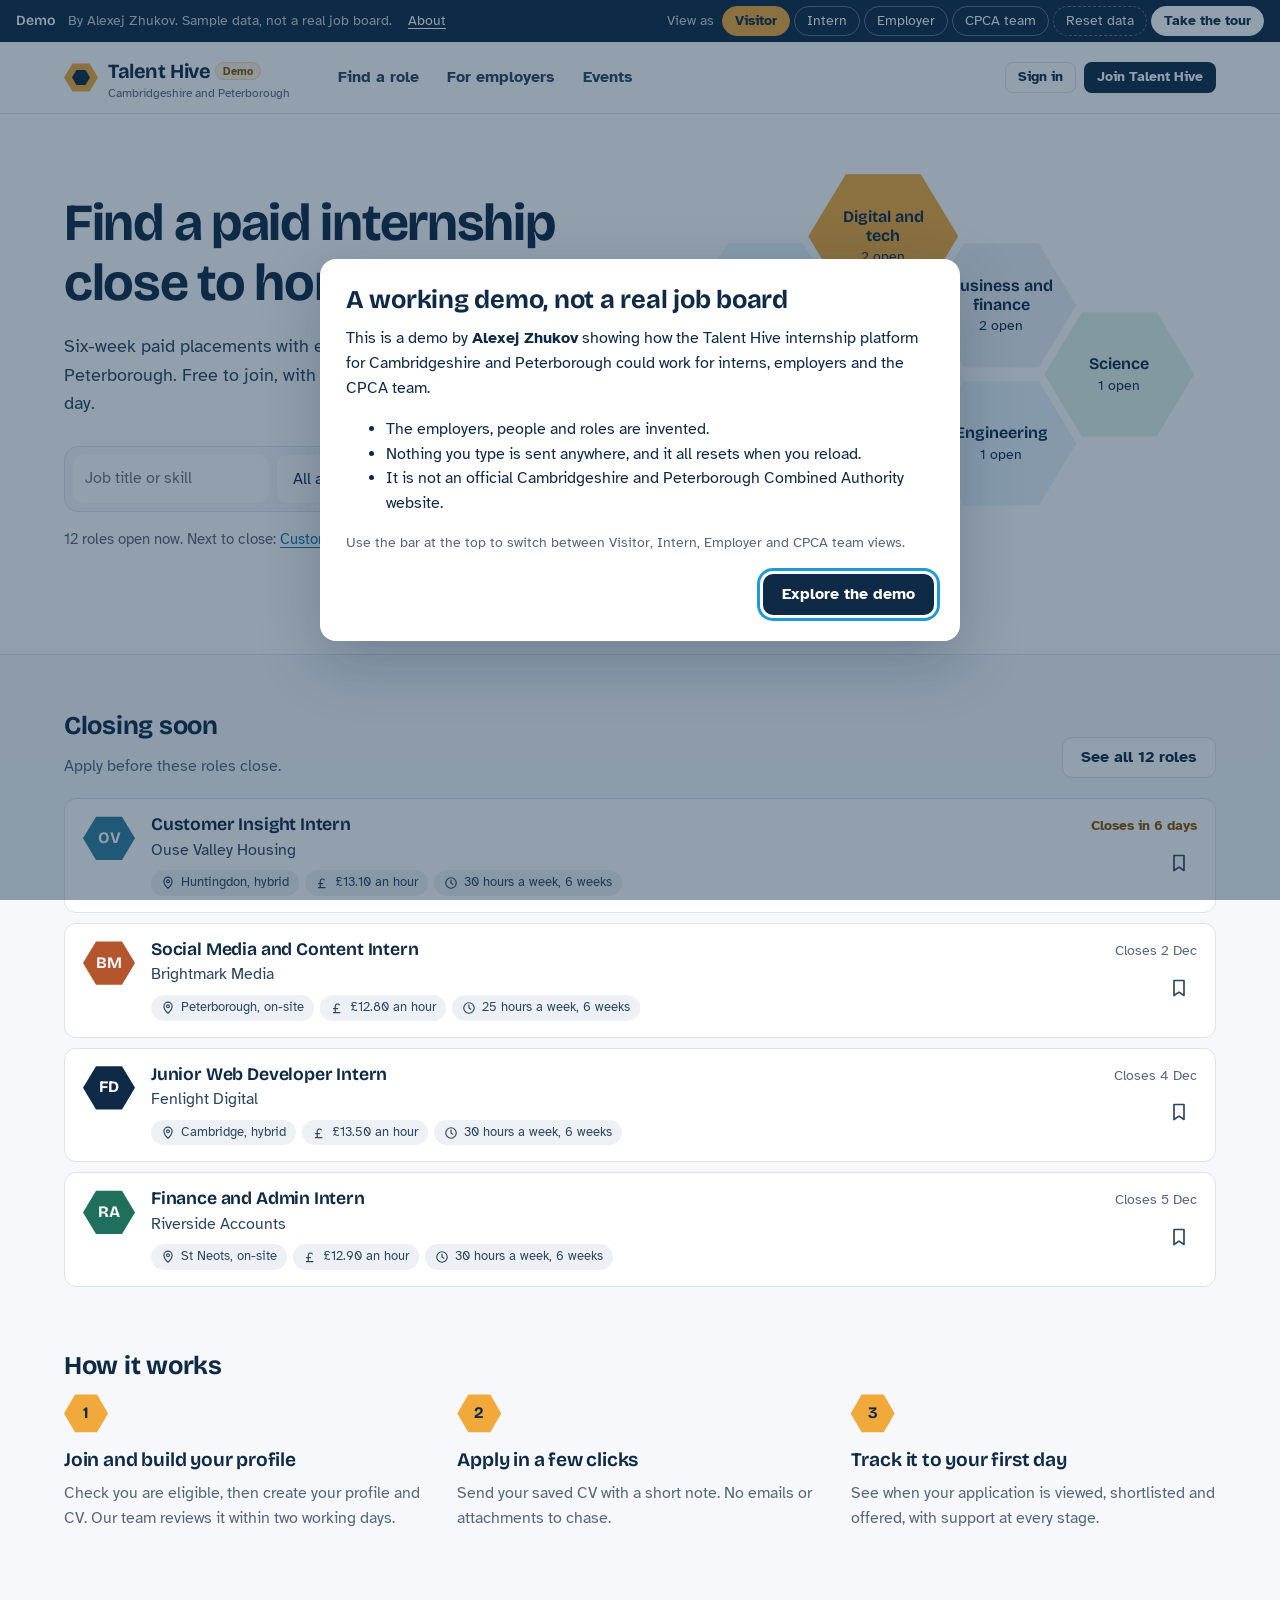
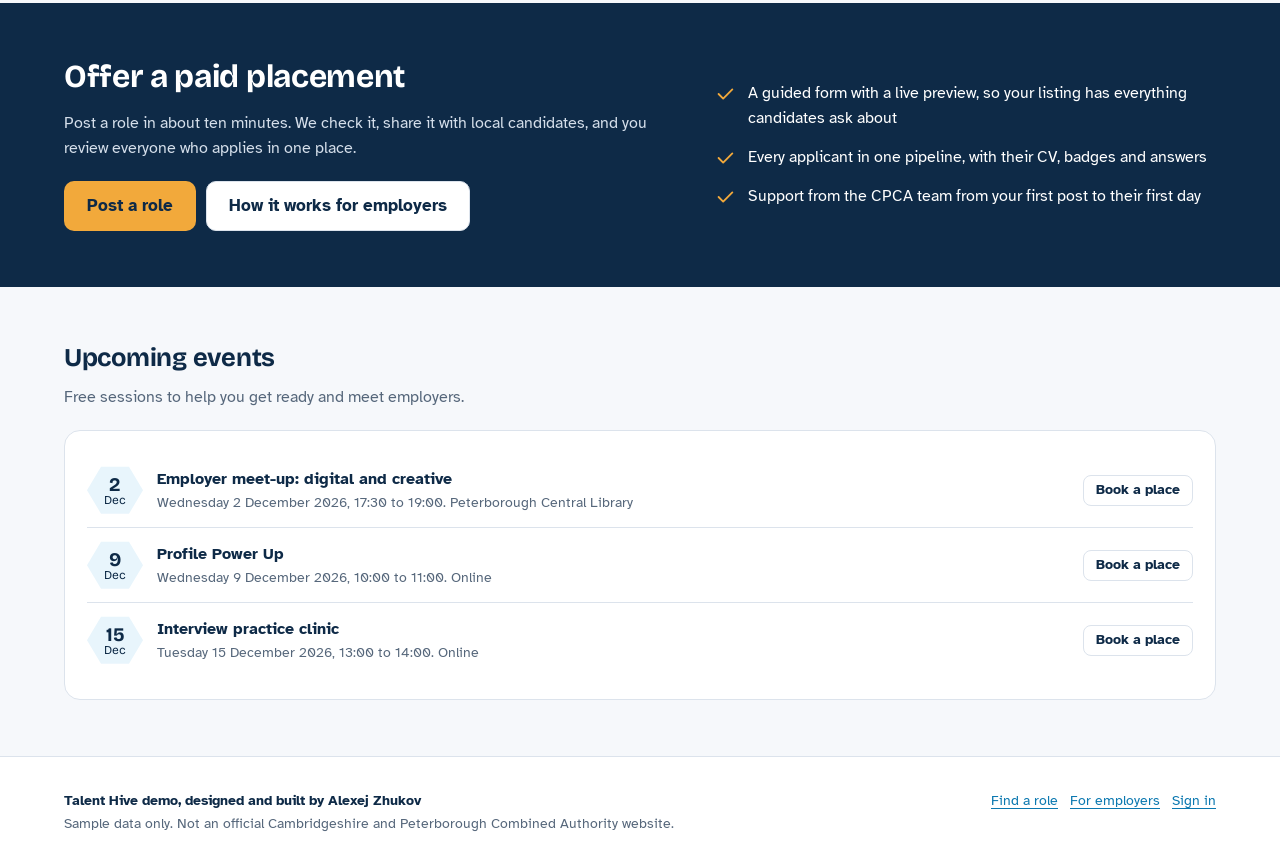
==== commit 8aa72fcf: "Add notifications, search, accessibility settings, tour and new features Interns: sign-up with postc" ====
--- a/index.html
+++ b/index.html
@@ -3,11 +3,11 @@
 <head>
 <meta charset="utf-8">
 <meta name="viewport" content="width=device-width, initial-scale=1">
-<title>Talent Hive redesign concept</title>
-<meta name="description" content="A design concept by Alexej Zhukov for a redesigned Talent Hive internship platform in Cambridgeshire and Peterborough. Sample data only; not an official CPCA website.">
+<title>Talent Hive demo</title>
+<meta name="description" content="A working demo by Alexej Zhukov of a redesigned Talent Hive internship platform in Cambridgeshire and Peterborough. Sample data only; not an official CPCA website.">
 <meta name="robots" content="noindex, nofollow">
-<meta property="og:title" content="Talent Hive redesign concept">
-<meta property="og:description" content="A clickable design concept by Alexej Zhukov: a jobs board, applicant pipeline and approvals for interns, employers and the CPCA team. Sample data only.">
+<meta property="og:title" content="Talent Hive demo by Alexej Zhukov">
+<meta property="og:description" content="A clickable demo by Alexej Zhukov: a jobs board, applicant pipeline and approvals for interns, employers and the CPCA team. Sample data only.">
 <meta property="og:type" content="website">
 <meta property="og:image" content="https://al3x3j02.github.io/talent-hive-concept/preview.png">
 <meta name="twitter:card" content="summary_large_image">
@@ -41,7 +41,7 @@
 }
 *{box-sizing:border-box}
 html{-webkit-text-size-adjust:100%}
-body{margin:0;font-family:var(--body);font-size:16px;line-height:1.55;color:var(--ink);background:var(--surface);}
+body{margin:0;font-family:var(--body);font-size:1rem;line-height:1.55;color:var(--ink);background:var(--surface);}
 h1,h2,h3,h4{font-family:var(--display);line-height:1.15;margin:0 0 .5em;letter-spacing:-.01em;color:var(--ink)}
 h1{font-size:clamp(2rem,4.2vw,3.25rem);font-weight:700;letter-spacing:-.025em}
 h2{font-size:1.6rem;font-weight:700}
@@ -500,17 +500,203 @@
   body.print-cv #cv-preview{position:absolute;left:0;top:0;width:100%;border:0;box-shadow:none}
 }
 
+/* ===== Upgrades ===== */
+html.fs-1{font-size:112.5%} html.fs-2{font-size:125%}
+html.a11y-spacing body{letter-spacing:.03em;word-spacing:.14em;line-height:1.8}
+html.a11y-contrast{--muted:#24384F;--ink-2:#0E2A47;--line:#7F95AC;--surface-2:#DCE4EE}
+html.a11y-contrast .chip{border:1px solid #7F95AC}
+html.a11y-motion *,html.a11y-motion *::before,html.a11y-motion *::after{animation:none!important;transition:none!important}
+.col-main{min-width:0}
+.topbar{display:flex;align-items:center;gap:12px;padding:14px 36px 0;max-width:1240px}
+.searchtrigger{flex:1;max-width:520px;display:flex;align-items:center;gap:10px;background:var(--white);border:1.5px solid var(--line);border-radius:12px;padding:9px 12px;cursor:pointer;color:var(--muted);text-align:left}
+.searchtrigger:hover{border-color:#9FB2C6}
+.st-icon svg{width:18px;height:18px;display:block}
+.st-label{flex:1}
+kbd{font-family:var(--body);font-size:.75rem;border:1px solid var(--line);border-bottom-width:2px;border-radius:6px;padding:1px 6px;color:var(--muted);background:var(--surface)}
+.tb-actions{margin-left:auto;display:flex;gap:6px}
+.tb-btn{position:relative;background:var(--white);border:1.5px solid var(--line);border-radius:12px;padding:9px;width:44px;height:44px;justify-content:center;align-items:center}
+.tb-btn .aa{font-family:var(--display);font-weight:700;font-size:1rem;color:var(--ink)}
+.badge-dot{position:absolute;top:-6px;right:-6px;background:var(--red);color:#fff;font-size:.7rem;font-weight:700;border-radius:999px;min-width:20px;height:20px;display:grid;place-items:center;padding:0 5px;border:2px solid var(--surface)}
+.pop{position:absolute;z-index:85;width:min(380px,calc(100vw - 24px));background:var(--white);border:1px solid var(--line);border-radius:14px;box-shadow:0 18px 50px rgba(14,42,71,.18);overflow:hidden;animation:pop .18s ease-out}
+.pop-head{display:flex;justify-content:space-between;align-items:center;padding:12px 14px;border-bottom:1px solid var(--line)}
+.notif-list{list-style:none;margin:0;padding:6px;max-height:380px;overflow:auto}
+.notif-list a{display:flex;gap:10px;padding:10px;border-radius:10px;text-decoration:none;color:var(--ink)}
+.notif-list a:hover{background:var(--surface)}
+.notif-list a.unread .nt{font-weight:700}
+.notif-list .nt{display:block;line-height:1.35}
+.nd{width:9px;height:9px;border-radius:50%;background:var(--blue);flex:none;margin-top:6px}
+.nd.off{background:transparent}
+.ov-top{align-items:flex-start;padding-top:12vh}
+.modal-palette{padding:0;width:min(640px,100%);overflow:hidden}
+.pal-input{display:flex;align-items:center;gap:10px;padding:14px 16px;border-bottom:1px solid var(--line)}
+.pal-input svg{width:20px;height:20px;color:var(--muted)}
+.pal-input input{border:0;min-height:36px;padding:0;font-size:1.1rem;box-shadow:none!important}
+#palres{max-height:420px;overflow:auto;padding:6px}
+.pal-group{font-size:.8rem;color:var(--muted);padding:10px 10px 4px;font-weight:700}
+.pal-item{display:flex;flex-direction:column;padding:9px 12px;border-radius:10px;text-decoration:none;color:var(--ink)}
+.pal-item[aria-selected="true"],.pal-item:hover{background:var(--blue-50)}
+.switch{display:flex;gap:14px;align-items:flex-start;font-weight:400;padding:12px 0;border-top:1px solid var(--line);cursor:pointer}
+.switch input{position:absolute;opacity:0;width:1px;height:1px}
+.switch .sw{flex:none;width:44px;height:26px;border-radius:999px;background:#B9C6D4;position:relative;transition:background .2s;margin-top:2px}
+.switch .sw::after{content:"";position:absolute;top:3px;left:3px;width:20px;height:20px;border-radius:50%;background:#fff;transition:transform .2s}
+.switch input:checked+.sw{background:var(--mint)}
+.switch input:checked+.sw::after{transform:translateX(18px)}
+.switch input:focus-visible+.sw{box-shadow:var(--focus)}
+.seg{border:0;padding:0;margin:0 0 16px}
+.seg legend{font-weight:700;margin-bottom:8px}
+.seg label{display:inline-flex;font-weight:700;margin:0 6px 6px 0}
+.seg input{position:absolute;opacity:0;width:1px;height:1px}
+.seg span{border:1.5px solid var(--line);border-radius:10px;padding:8px 14px;cursor:pointer}
+.seg input:checked+span{border-color:var(--ink);background:var(--ink);color:#fff}
+.seg input:focus-visible+span{box-shadow:var(--focus)}
+.page-enter{animation:enter .38s cubic-bezier(.2,.7,.2,1)}
+@keyframes enter{from{opacity:0;transform:translateY(10px)}to{opacity:1;transform:none}}
+.confetti{position:fixed;inset:0;width:100vw;height:100vh;pointer-events:none;z-index:99}
+#tour{position:fixed;inset:0;z-index:95}
+.tour-hole{position:fixed;border-radius:14px;box-shadow:0 0 0 9999px rgba(14,42,71,.55);transition:all .3s ease;pointer-events:none}
+.tour-card{position:fixed;width:min(380px,calc(100vw - 24px));background:var(--white);border-radius:16px;padding:20px;box-shadow:0 20px 60px rgba(14,42,71,.3);animation:pop .25s ease-out}
+.tour-card h2{font-size:1.25rem;margin:4px 0 6px}
+.tour-card p{color:var(--ink-2)}
+.tour-btns{display:flex;justify-content:space-between;align-items:center;gap:8px}
+.tour-dots{display:flex;gap:5px;margin-bottom:14px}
+.tour-dots i{width:7px;height:7px;border-radius:50%;background:var(--line)}
+.tour-dots i.on{background:var(--ink);width:18px;border-radius:999px}
+.demobar .tourbtn{background:var(--white);color:var(--ink);border-color:var(--white);font-weight:700}
+.skel{background:linear-gradient(90deg,var(--surface-2) 25%,#F7F9FC 50%,var(--surface-2) 75%);background-size:200% 100%;animation:shimmer 1.1s infinite;border-radius:8px}
+@keyframes shimmer{to{background-position:-200% 0}}
+.skelrow{background:var(--white);border:1px solid var(--line);border-radius:var(--r-card);padding:16px 18px;display:grid;grid-template-columns:52px 1fr;gap:16px;margin-bottom:10px}
+@media (max-width:1080px){.topbar{padding:12px 18px 0}}
+@media (max-width:720px){.st-label,.searchtrigger kbd{display:none}.searchtrigger{flex:0 0 auto}.topbar{justify-content:flex-end}}
+/* ===== Feature components ===== */
+.regionmap{margin:0}
+.regionmap svg{width:100%;height:auto;display:block;max-height:560px}
+.regionmap .land{fill:#EAF2F8;stroke:#B9CCDD;stroke-width:1.5;stroke-linejoin:round}
+.regionmap .river{fill:none;stroke:#9CCBE8;stroke-width:2;stroke-linecap:round;stroke-linejoin:round}
+.regionmap .town{cursor:pointer}
+.regionmap .bub{fill:var(--honey);stroke:#fff;stroke-width:2;transition:transform .2s;transform-box:fill-box;transform-origin:center}
+.regionmap .town:hover .bub,.regionmap .town:focus .bub{fill:#E59A27;transform:scale(1.08)}
+.regionmap .town:focus{outline:none}
+.regionmap .town:focus-visible .bub{stroke:var(--blue);stroke-width:3}
+.regionmap .cnt{font:700 13px var(--body);fill:var(--ink);pointer-events:none}
+.regionmap .lbl{font:700 13px var(--body);fill:var(--ink);paint-order:stroke;stroke:#EAF2F8;stroke-width:4px}
+.regionmap .empty circle{fill:#8AA0B6}
+.regionmap .empty .lbl{font-weight:400;fill:var(--muted)}
+.viewtog{display:inline-flex;border:1.5px solid var(--line);border-radius:10px;overflow:hidden;background:var(--white)}
+.viewtog button{display:inline-flex;align-items:center;gap:6px;border:0;background:transparent;padding:7px 12px;font-weight:700;color:var(--muted);cursor:pointer}
+.viewtog button svg{width:16px;height:16px}
+.viewtog button[aria-pressed="true"]{background:var(--ink);color:#fff}
+.cmpbox{display:inline-flex;align-items:center;gap:6px;font-weight:400;margin:0;cursor:pointer;color:var(--ink-2)}
+.cmpbox input{width:16px;height:16px;accent-color:var(--ink)}
+.tray{position:fixed;left:50%;bottom:18px;transform:translateX(-50%);z-index:70;background:var(--ink);color:#fff;border-radius:14px;padding:10px 12px 10px 18px;display:flex;align-items:center;gap:12px;box-shadow:0 14px 40px rgba(14,42,71,.35);animation:pop .2s ease-out;max-width:calc(100vw - 24px)}
+.tray .tray-names{opacity:.8;max-width:340px;white-space:nowrap;overflow:hidden;text-overflow:ellipsis}
+.tray .btn-quiet{color:#fff}
+.tray .btn-quiet:hover{background:rgba(255,255,255,.12);color:#fff}
+.table.cmp th[scope=row]{color:var(--muted);font-weight:700;white-space:nowrap}
+.table.cmp thead th{vertical-align:bottom;font-size:.95rem}
+.table.cmp td.best{background:var(--mint-50);font-weight:700;color:var(--mint-ink)}
+.slotbox{margin-top:14px;padding:14px 16px;border-radius:12px;background:var(--honey-50);border:1px solid #F6D9A8}
+.slotbox.ok{background:var(--surface);border-color:var(--line);display:flex;justify-content:space-between;align-items:center;gap:12px;flex-wrap:wrap}
+.okbox,.warnbox{display:flex;gap:12px;align-items:flex-start;padding:14px 16px;border-radius:12px}
+.okbox{background:var(--mint-50);color:var(--mint-ink)}
+.warnbox{background:var(--honey-50);color:#6B4000}
+.okbox svg,.warnbox svg{width:22px;height:22px;flex:none;margin-top:1px}
+.okbox b,.warnbox b{color:inherit}
+.infobar{display:flex;gap:10px;align-items:center;background:var(--blue-50);color:#0A5F8C;padding:12px 16px;border-radius:12px;margin-bottom:20px;font-weight:700}
+.infobar svg{width:20px;height:20px;flex:none}
+.pickgrid{display:flex;flex-wrap:wrap;gap:8px}
+.pick{font-weight:400;margin:0}
+.pick input{position:absolute;opacity:0;width:1px;height:1px}
+.pick span{display:inline-block;border:1.5px solid var(--line);border-radius:999px;padding:6px 14px;cursor:pointer;background:var(--white)}
+.pick input:checked+span{background:var(--ink);border-color:var(--ink);color:#fff}
+.pick input:focus-visible+span{box-shadow:var(--focus)}
+.done-hero{width:64px;height:64px;border-radius:50%;background:var(--mint);display:grid;place-items:center;margin-bottom:14px;animation:pop .4s ease-out}
+.done-hero svg{width:34px;height:34px;color:#fff;stroke-width:3}
+.nextlist{padding-left:1.2em;margin:0 0 20px}
+.nextlist li{margin-bottom:8px}
+.placement-hero .ph-top{display:flex;gap:20px;align-items:center;flex-wrap:wrap}
+.placement-hero .ph-top>div:not(.ph-stat){flex:1 1 240px}
+.ring{width:96px;height:96px;flex:none}
+.ring-bg{fill:none;stroke:var(--surface-2);stroke-width:9}
+.ring-fg{fill:none;stroke:var(--mint);stroke-width:9;stroke-linecap:round;transform:rotate(-90deg);transform-origin:42px 42px;transition:stroke-dashoffset 1s cubic-bezier(.2,.7,.2,1)}
+.ring-n{font:800 17px var(--display);fill:var(--ink)}
+.ring-s{font:400 11px var(--body);fill:var(--muted)}
+.weeks{display:flex;gap:4px;margin-top:12px;flex-wrap:wrap}
+.weeks span{font-size:.78rem;padding:3px 9px;border-radius:999px;background:var(--surface-2);color:var(--muted)}
+.weeks span.done{background:var(--mint-50);color:var(--mint-ink);font-weight:700}
+.weeks span.now{background:var(--ink);color:#fff;font-weight:700}
+.ph-stat{display:flex;flex-direction:column;align-items:flex-end;margin-left:auto}
+.ph-stat b{font:800 2rem var(--display);line-height:1}
+.goals{list-style:none;padding:0;margin:0}
+.goals li{padding:8px 0;border-bottom:1px solid var(--line)}
+.goals .done{text-decoration:line-through;color:var(--muted)}
+.checkin{border-left:3px solid var(--honey);padding:4px 0 4px 14px;margin-bottom:16px}
+.checkin p{margin:6px 0}
+.reply{background:var(--surface);border-radius:10px;padding:10px 14px;margin-top:8px}
+.reply p{margin:4px 0 0}
+.seg.moods span,.seg.rating span{padding:7px 12px;font-size:.9rem}
+.cert{text-align:left;background:linear-gradient(160deg,var(--white),var(--honey-50))}
+.cert-ico{width:52px;height:52px;border-radius:14px;background:var(--honey);display:grid;place-items:center;margin-bottom:10px}
+.cert-ico svg{width:28px;height:28px;color:var(--ink)}
+.achv{list-style:none;padding:0;margin:0;display:grid;grid-template-columns:1fr 1fr;gap:8px}
+.achv li{display:flex;align-items:center;gap:8px;font-size:.9rem;color:var(--muted);padding:8px 10px;border-radius:10px;background:var(--surface)}
+.achv li.got{color:var(--ink);background:var(--honey-50);font-weight:700}
+.ach-ico svg{width:18px;height:18px;display:block}
+.achv li.got .ach-ico svg{color:var(--honey-ink)}
+.board{list-style:none;padding:0;margin:0}
+.board li{display:grid;grid-template-columns:28px 1fr auto 52px;gap:10px;align-items:center;padding:8px 10px;border-radius:10px}
+.board li:nth-child(-n+3) .pos{background:var(--honey);color:var(--ink)}
+.board .pos{width:26px;height:26px;border-radius:50%;background:var(--surface-2);display:grid;place-items:center;font-weight:700;font-size:.85rem}
+.board .pts{text-align:right;font-weight:700;font-variant-numeric:tabular-nums}
+.board li.me{background:var(--blue-50);outline:1.5px solid #9DD0EE}
+.company-hero{display:flex;gap:20px;align-items:center;background:var(--white);border:1px solid var(--line);border-radius:var(--r-panel);padding:28px;margin-bottom:20px;position:relative;overflow:hidden}
+.company-hero::before{content:"";position:absolute;inset:0 0 auto 0;height:6px;background:var(--c)}
+.company-hero h1{font-size:2rem;margin-bottom:8px}
+.stars{display:inline-flex;gap:1px;vertical-align:middle}
+.stars svg{width:16px;height:16px;color:#C9D3DE;fill:#E3E9F0}
+.stars .on svg{color:var(--honey-ink);fill:var(--honey)}
+.review{margin:14px 0 0;padding:14px;border-radius:12px;background:var(--surface)}
+.review p{margin:6px 0}
+.rate{display:inline-flex;gap:2px}
+.rate button{background:none;border:0;padding:3px;cursor:pointer;border-radius:6px}
+.rate svg{width:22px;height:22px;color:#AFC0D1;fill:transparent;transition:transform .15s}
+.rate button.on svg{color:var(--honey-ink);fill:var(--honey)}
+.rate button:hover svg{transform:scale(1.15)}
+.minirate{margin-top:4px}
+.minirate .stars svg{width:13px;height:13px}
+.fun{margin-bottom:14px}
+.fun-top{display:flex;justify-content:space-between;margin-bottom:4px}
+.fun .b{height:12px;background:var(--surface-2);border-radius:6px;overflow:hidden}
+.fun .b i{display:block;height:100%;background:var(--blue);border-radius:6px}
+.funnel{display:flex;flex-direction:column;gap:8px}
+.fn-row{display:grid;grid-template-columns:220px 1fr 140px;gap:12px;align-items:center}
+.fn-bar{position:relative;height:34px;background:var(--surface);border-radius:8px}
+.fn-bar i{display:block;height:100%;background:var(--ink);border-radius:8px;transition:width .8s cubic-bezier(.2,.7,.2,1)}
+.fn-bar span{position:absolute;left:12px;top:50%;transform:translateY(-50%);color:#fff;font-weight:700;mix-blend-mode:normal}
+.fn-row:last-child .fn-bar span{color:var(--ink);left:auto;right:12px}
+.drawline{stroke-dasharray:2000;stroke-dashoffset:0;animation:draw 1.2s ease-out}
+@keyframes draw{from{stroke-dashoffset:2000}}
+@media (max-width:720px){
+  .fn-row{grid-template-columns:1fr;gap:4px}
+  .achv{grid-template-columns:1fr}
+  .company-hero{flex-direction:column;align-items:flex-start}
+  .tray .tray-names{display:none}
+  .ph-stat{align-items:flex-start;margin-left:0}
+}
+
+body:has(.tray) #toast-root{bottom:84px}
+
 </style>
 </head>
 <body>
 <div class="demobar" role="region" aria-label="Demo controls">
-  <strong>Concept demo</strong><span class="note">By Alexej Zhukov. Sample data, not a real job board.</span><button class="about" data-act="about">About</button>
+  <strong>Demo</strong><span class="note">By Alexej Zhukov. Sample data, not a real job board.</span><button class="about" data-act="about">About</button>
   <div class="roles"><span>View as</span>
     <button data-act="role" data-role="visitor" aria-pressed="true">Visitor</button>
     <button data-act="role" data-role="intern" aria-pressed="false">Intern</button>
     <button data-act="role" data-role="employer" aria-pressed="false">Employer</button>
     <button data-act="role" data-role="cpca" aria-pressed="false">CPCA team</button>
     <button class="reset" data-act="reset">Reset data</button>
+    <button class="tourbtn" data-act="tour">Take the tour</button>
   </div>
 </div>
 <div id="app"></div>
@@ -655,7 +841,7 @@
 
 const seedApps = () => [
   {id:'a1',job:'j1',intern:'i1',status:'shortlisted',note:'I build small sites in my spare time and want to learn how a studio works with real clients.',answers:['I built a revision timetable app for my course mates in plain JavaScript.','Tuesday to Thursday'],history:[['applied','2026-11-18'],['viewed','2026-11-19'],['shortlisted','2026-11-21']],empNotes:'Good portfolio link. Ask about accessibility testing.'},
-  {id:'a2',job:'j4',intern:'i1',status:'interview',note:'',answers:['It shows where tenants struggle so services can be fixed first.'],history:[['applied','2026-11-06'],['viewed','2026-11-10'],['shortlisted','2026-11-14'],['interview','2026-11-20']],interview:'Thursday 3 December, 10:30, Ouse Valley Housing, Huntingdon'},
+  {id:'a2',job:'j4',intern:'i1',status:'interview',note:'',answers:['It shows where tenants struggle so services can be fixed first.'],history:[['applied','2026-11-06'],['viewed','2026-11-10'],['shortlisted','2026-11-14'],['interview','2026-11-20']],interview:'Thursday 3 December, 10:30. Ouse Valley Housing, Huntingdon',when:'2026-12-03T10:30',where:'Ouse Valley Housing, Huntingdon'},
   {id:'a3',job:'j3',intern:'i1',status:'viewed',note:'',answers:['jordan-ellis.example/projects'],history:[['applied','2026-11-15'],['viewed','2026-11-17']]},
   {id:'a4',job:'j12',intern:'i1',status:'notprogressed',note:'',answers:[''],history:[['applied','2026-11-02'],['viewed','2026-11-04'],['notprogressed','2026-11-12']],feedback:'Thank you for applying. We chose candidates with more phone-based customer service experience.'},
   {id:'a5',job:'j1',intern:'i3',status:'applied',history:[['applied','2026-11-23']],note:'Career changer, built three React projects this year.',answers:['A booking app for my old shop.','Monday to Wednesday']},
@@ -865,6 +1051,16 @@
   link:'<path d="M10 14a5 5 0 0 0 7 0l3-3a5 5 0 0 0-7-7l-1 1M14 10a5 5 0 0 0-7 0l-3 3a5 5 0 0 0 7 7l1-1"/>',
   flame:'<path d="M12 22c4 0 7-2.7 7-7 0-4-3-6-4-10-2 2-3 4-3 6-1-1-2-2-2-4-2 2-5 5-5 8 0 4.3 3 7 7 7z"/>',
   edit:'<path d="M4 20h4L19 9l-4-4L4 16z"/>',
+  bell:'<path d="M6 16V11a6 6 0 0 1 12 0v5l2 2H4z"/><path d="M10 21h4"/>',
+  map:'<path d="M9 4L3 6v14l6-2 6 2 6-2V4l-6 2z"/><path d="M9 4v14M15 6v14"/>',
+  star:'<path d="M12 3l2.7 5.6 6.1.9-4.4 4.3 1 6.1L12 17l-5.4 2.9 1-6.1L3.2 9.5l6.1-.9z"/>',
+  columns:'<rect x="3" y="4" width="18" height="16" rx="2"/><path d="M9 4v16M15 4v16"/>',
+  play:'<path d="M7 4l13 8-13 8z"/>',
+  target:'<circle cx="12" cy="12" r="9"/><circle cx="12" cy="12" r="5"/><circle cx="12" cy="12" r="1"/>',
+  megaphone:'<path d="M3 11v2a2 2 0 0 0 2 2h2l5 4V5L7 9H5a2 2 0 0 0-2 2zM16 8a5 5 0 0 1 0 8M19 5a9 9 0 0 1 0 14"/>',
+  log:'<path d="M4 4h16v16H4z"/><path d="M8 8h8M8 12h8M8 16h5"/>',
+  trophy:'<path d="M8 4h8v5a4 4 0 0 1-8 0zM8 6H4v1a4 4 0 0 0 4 4M16 6h4v1a4 4 0 0 1-4 4M12 13v4M8 21h8M9 17h6v4H9z"/>',
+  graduation:'<path d="M2 9l10-5 10 5-10 5z"/><path d="M6 11v5c3 2 9 2 12 0v-5"/>',
   news:'<rect x="3" y="4" width="18" height="16" rx="2"/><path d="M7 8h10M7 12h10M7 16h6"/>'
 };
 const icon = (n, cls='') => `<svg class="${cls}" viewBox="0 0 24 24" fill="none" stroke="currentColor" stroke-width="2" stroke-linecap="round" stroke-linejoin="round" aria-hidden="true">${ICONS[n] || ''}</svg>`;
@@ -873,7 +1069,7 @@
 const logo = (e, cls='') => `<span class="logo hex ${cls}" style="background:${e.color}" aria-hidden="true">${esc(e.initials)}</span>`;
 const avatar = (p, cls='') => `<span class="avatar ${cls}" style="background:${p.color}" aria-hidden="true">${esc(p.name.split(' ').map(x => x[0]).join('').slice(0,2))}</span>`;
 const status = (s, label) => `<span class="status st-${s}">${esc(label || STATUS_LABEL[s] || s[0].toUpperCase() + s.slice(1))}</span>`;
-const brand = (href='#/') => `<a class="brand" href="${href}"><span class="mark hex"><i class="hex"></i></span><span><b>Talent Hive <span class="concept-tag">Concept</span></b><small>Cambridgeshire and Peterborough</small></span></a>`;
+const brand = (href='#/') => `<a class="brand" href="${href}"><span class="mark hex"><i class="hex"></i></span><span><b>Talent Hive <span class="concept-tag">Demo</span></b><small>Cambridgeshire and Peterborough</small></span></a>`;
 
 function jobRow(j, {base='#/jobs', showMatch=false} = {}){
   const e = emp(j.emp);
@@ -892,6 +1088,7 @@
     </div>
     <div class="jside">
       ${showMatch ? `<span class="match">${matchScore(j)}% match</span>` : ''}
+      ${showMatch ? `<label class="cmpbox small"><input type="checkbox" data-change="cmp" data-id="${j.id}" ${S.compare && S.compare.has(j.id) ? 'checked' : ''}> Compare</label>` : ''}
       <span class="small ${daysUntil(j.closes) <= 7 ? '' : 'muted'}" style="${daysUntil(j.closes) <= 7 ? 'color:var(--honey-ink);font-weight:700' : ''}">${closingText(j)}</span>
       <button class="icon-btn" data-act="save" data-id="${j.id}" aria-pressed="${saved}" aria-label="${saved ? 'Remove from saved jobs' : 'Save job'}: ${esc(j.title)}">${icon('bookmark')}</button>
     </div>
@@ -948,7 +1145,7 @@
   else html = renderCpca(r);
   $('#app').innerHTML = html;
   $$('.demobar [data-role]').forEach(b => b.setAttribute('aria-pressed', b.dataset.role === r.role));
-  document.title = (($('#app h1') || {}).textContent || 'Talent Hive') + ' | Talent Hive concept demo';
+  document.title = (($('#app h1') || {}).textContent || 'Talent Hive') + ' | Talent Hive demo';
   if (!opts.keepScroll) window.scrollTo(0, 0);
   if (!opts.keepFocus){ const h = $('#app h1'); if (h){ h.setAttribute('tabindex','-1'); h.focus({preventScroll:true}); } }
   AFTER.forEach(fn => fn(r));
@@ -963,8 +1160,9 @@
   return `<div class="shell">
     <aside class="side" aria-label="${role} menu">${brand('#/' + role)}<nav>${links}</nav>
       <div class="who">${who}</div></aside>
-    <div>
+    <div class="col-main">
       <nav class="mobnav" aria-label="${role} menu">${brand('#/' + role)}${mob}</nav>
+      ${topbar(role)}
       <main class="main" id="main">${body}</main>
     </div>
   </div>`;
@@ -1025,27 +1223,260 @@
 
 /* ---------- First-visit notice ---------- */
 function showIntro(){
-  openModal(`<header><h2>A design concept, not a real job board</h2></header>
-    <p>This is a concept by <b>Alexej Zhukov</b> showing how the Talent Hive internship platform for Cambridgeshire and Peterborough could work for interns, employers and the CPCA team.</p>
+  openModal(`<header><h2>A working demo, not a real job board</h2></header>
+    <p>This is a demo by <b>Alexej Zhukov</b> showing how the Talent Hive internship platform for Cambridgeshire and Peterborough could work for interns, employers and the CPCA team.</p>
     <ul><li>The employers, people and roles are invented.</li><li>Nothing you type is sent anywhere, and it all resets when you reload.</li><li>It is not an official Cambridgeshire and Peterborough Combined Authority website.</li></ul>
     <p class="small muted">Use the bar at the top to switch between Visitor, Intern, Employer and CPCA team views.</p>
-    <footer><button class="btn btn-primary" data-act="intro-ok">Explore the concept</button></footer>`, {label:'About this concept'});
+    <footer><button class="btn btn-primary" data-act="intro-ok">Explore the demo</button></footer>`, {label:'About this demo'});
 }
 ACT['intro-ok'] = () => { try { localStorage.setItem('th-intro-seen', '1'); } catch (e) {} closeModal(); };
 ACT.about = () => showIntro();
 function maybeIntro(){ let seen = false; try { seen = localStorage.getItem('th-intro-seen') === '1'; } catch (e) {} if (!seen) showIntro(); }
+
+/* ---------- Notifications ---------- */
+function seedNotifs(){
+  return {
+    intern:[
+      {id:'n1',text:'Ouse Valley Housing invited you to an interview on 3 December',href:'#/intern/applications',t:'20 Nov',unread:true},
+      {id:'n2',text:'Fenlight Digital shortlisted you for Junior Web Developer Intern',href:'#/intern/applications',t:'21 Nov',unread:true},
+      {id:'n3',text:'4 new roles match the skills on your CV',href:'#/intern/jobs',t:'22 Nov',unread:false},
+      {id:'n4',text:'You have a place at Profile Power Up on 9 December',href:'#/intern/events',t:'18 Nov',unread:false}],
+    employer:[
+      {id:'n5',text:'Callum Reid applied for Junior Web Developer Intern',href:'#/employer/pipeline/j1',t:'23 Nov',unread:true},
+      {id:'n6',text:'Ben Okoro sent you a message',href:'#/employer/messages',t:'23 Nov',unread:true},
+      {id:'n7',text:'Ella Brooks submitted her week 4 check-in',href:'#/employer/placements',t:'22 Nov',unread:false},
+      {id:'n8',text:'Data and AI Intern is now live',href:'#/employer/listings',t:'20 Nov',unread:false}],
+    cpca:[
+      {id:'n9',text:'Cambridge Sports Hub submitted Marketing Assistant Intern for approval',href:'#/cpca/approvals/j15',t:'23 Nov',unread:true},
+      {id:'n10',text:'Fen Edge Farms registered as a new employer',href:'#/cpca/approvals',t:'22 Nov',unread:true},
+      {id:'n11',text:'3 new interns are waiting for eligibility checks',href:'#/cpca/approvals',t:'22 Nov',unread:true},
+      {id:'n12',text:'Weekly programme report is ready',href:'#/cpca/reports',t:'23 Nov',unread:false}]
+  };
+}
+S.notifs = seedNotifs();
+const _reset = resetState;
+resetState = function(){ _reset(); S.notifs = seedNotifs(); seedExtras(); };
+function notify(role, text, href){ S.notifs[role].unshift({id:uid('n'), text, href, t:'Just now', unread:true}); }
+
+function topbar(role){
+  const unread = S.notifs[role].filter(n => n.unread).length;
+  return `<div class="topbar">
+    <button class="searchtrigger" data-act="palette"><span class="st-icon">${icon('search')}</span><span class="st-label">Search jobs, people and pages</span><kbd>Ctrl K</kbd></button>
+    <div class="tb-actions">
+      <button class="icon-btn tb-btn" data-act="display" aria-label="Display and accessibility settings"><span class="aa" aria-hidden="true">Aa</span></button>
+      <button class="icon-btn tb-btn bell" data-act="notifs" aria-haspopup="true" aria-label="Notifications${unread ? `, ${unread} unread` : ''}">${icon('bell')}${unread ? `<span class="badge-dot">${unread}</span>` : ''}</button>
+    </div>
+  </div>`;
+}
+ACT.notifs = el => {
+  const role = route().role; const list = S.notifs[role];
+  togglePop(el, `<div class="pop-head"><b>Notifications</b>${list.some(n => n.unread) ? '<button class="btn btn-quiet btn-sm" data-act="notifs-read">Mark all as read</button>' : ''}</div>
+    <ul class="notif-list">${list.map(n => `<li><a href="${n.href}" data-act="notif-go" data-id="${n.id}" class="${n.unread ? 'unread' : ''}">${n.unread ? '<span class="nd" aria-label="Unread"></span>' : '<span class="nd off"></span>'}<span><span class="nt">${esc(n.text)}</span><span class="small muted">${esc(n.t)}</span></span></a></li>`).join('')}</ul>`, 'Notifications');
+};
+ACT['notifs-read'] = () => { S.notifs[route().role].forEach(n => n.unread = false); closePop(); render({keepScroll:true, keepFocus:true}); };
+ACT['notif-go'] = el => { const n = S.notifs[route().role].find(x => x.id === el.dataset.id); if (n) n.unread = false; closePop(); go(el.getAttribute('href')); };
+
+/* Popover */
+let popAnchor = null;
+function togglePop(anchor, html, label){
+  if (popAnchor === anchor){ closePop(); return; }
+  closePop();
+  popAnchor = anchor;
+  const r = anchor.getBoundingClientRect();
+  const p = document.createElement('div');
+  p.className = 'pop'; p.id = 'pop'; p.setAttribute('role', 'dialog'); p.setAttribute('aria-label', label);
+  p.innerHTML = html;
+  document.body.appendChild(p);
+  const w = p.offsetWidth;
+  p.style.top = (r.bottom + window.scrollY + 8) + 'px';
+  p.style.left = Math.max(12, Math.min(window.innerWidth - w - 12, r.right - w)) + 'px';
+  anchor.setAttribute('aria-expanded', 'true');
+  const f = p.querySelector('a,button'); if (f) f.focus();
+}
+function closePop(){ const p = $('#pop'); if (p) p.remove(); if (popAnchor){ popAnchor.setAttribute('aria-expanded', 'false'); popAnchor = null; } }
+document.addEventListener('click', e => { if ($('#pop') && !e.target.closest('#pop') && !e.target.closest('[data-act=notifs]')) closePop(); }, true);
+document.addEventListener('keydown', e => { if (e.key === 'Escape' && $('#pop')){ const a = popAnchor; closePop(); if (a) a.focus(); } });
+window.addEventListener('hashchange', closePop);
+
+/* ---------- Command palette ---------- */
+function paletteItems(){
+  const role = route().role;
+  const items = [];
+  const nav = role === 'intern' ? internNav() : role === 'employer' ? empNav() : role === 'cpca' ? cpcaNav() : [{href:'#/',label:'Home'},{href:'#/jobs',label:'Find a role'},{href:'#/employers',label:'For employers'},{href:'#/events',label:'Events'},{href:'#/join',label:'Join Talent Hive'}];
+  nav.forEach(n => items.push({group:'Pages', label:n.label, href:n.href, hint:''}));
+  const jb = role === 'intern' ? '#/intern/jobs/' : role === 'visitor' ? '#/jobs/' : null;
+  if (jb) liveJobs().forEach(j => items.push({group:'Roles', label:j.title, href:jb + j.id, hint:emp(j.emp).name + ', ' + j.area}));
+  if (role === 'employer') empJobs().forEach(j => items.push({group:'Your listings', label:j.title, href:j.status === 'live' ? '#/employer/pipeline/' + j.id : '#/employer/listings', hint:empStatusLabel(j.status)}));
+  if (role === 'employer' || role === 'cpca') Object.values(S.interns).filter(i => role === 'cpca' || i.talent).forEach(i => items.push({group:'People', label:i.name, href:role === 'cpca' ? '#/cpca/interns' : '#/employer/talent', hint:i.headline}));
+  if (role === 'cpca') Object.values(S.employers).forEach(e => items.push({group:'Employers', label:e.name, href:'#/cpca/employers', hint:e.town}));
+  if (role === 'intern' || role === 'visitor') Object.values(S.employers).filter(e => e.verified).forEach(e => items.push({group:'Employers', label:e.name, href:(role === 'intern' ? '#/intern/company/' : '#/company/') + e.id, hint:sectorName(e.sector)}));
+  return items;
+}
+let palSel = 0;
+ACT.palette = () => {
+  palSel = 0;
+  openModal(`<div class="palette"><label class="sr-only" for="palq">Search</label><div class="pal-input">${icon('search')}<input id="palq" type="search" placeholder="Search jobs, people and pages" autocomplete="off" data-input="palq" role="combobox" aria-expanded="true" aria-controls="palres"><kbd>Esc</kbd></div><div id="palres" role="listbox">${paletteResults('')}</div></div>`, {label:'Search'});
+  $('#modal-root .modal').classList.add('modal-palette');
+  $('#modal-root .overlay').classList.add('ov-top');
+};
+function paletteResults(q){
+  q = q.toLowerCase().trim();
+  const all = paletteItems().filter(i => !q || (i.label + ' ' + i.hint).toLowerCase().includes(q)).slice(0, 12);
+  if (!all.length) return `<p class="muted" style="padding:16px">Nothing found for "${esc(q)}". Try a job title, skill or name.</p>`;
+  let html = '', g = '';
+  all.forEach((i, k) => { if (i.group !== g){ g = i.group; html += `<div class="pal-group">${esc(g)}</div>`; } html += `<a class="pal-item" role="option" id="pal-${k}" aria-selected="${k === palSel}" href="${i.href}" data-act="pal-go"><b>${esc(i.label)}</b>${i.hint ? `<span class="small muted">${esc(i.hint)}</span>` : ''}</a>`; });
+  return html;
+}
+INPUT.palq = el => { palSel = 0; $('#palres').innerHTML = paletteResults(el.value); };
+ACT['pal-go'] = el => { closeModal(); go(el.getAttribute('href')); };
+document.addEventListener('keydown', e => {
+  if ((e.ctrlKey || e.metaKey) && e.key.toLowerCase() === 'k'){ e.preventDefault(); if (!$('#palres')) ACT.palette(); return; }
+  const res = $('#palres'); if (!res) return;
+  const items = $$('.pal-item', res);
+  if (e.key === 'ArrowDown' || e.key === 'ArrowUp'){ e.preventDefault(); palSel = (palSel + (e.key === 'ArrowDown' ? 1 : -1) + items.length) % items.length; items.forEach((x, k) => x.setAttribute('aria-selected', k === palSel)); items[palSel] && items[palSel].scrollIntoView({block:'nearest'}); $('#palq').setAttribute('aria-activedescendant', 'pal-' + palSel); }
+  if (e.key === 'Enter' && document.activeElement && document.activeElement.id === 'palq' && items[palSel]){ e.preventDefault(); const h = items[palSel].getAttribute('href'); closeModal(); go(h); }
+});
+
+/* ---------- Display and accessibility ---------- */
+const A11Y_DEFAULT = {size:0, spacing:false, contrast:false, motion:false};
+let A11Y = {...A11Y_DEFAULT};
+try { A11Y = {...A11Y_DEFAULT, ...JSON.parse(localStorage.getItem('th-a11y') || '{}')}; } catch (e) {}
+function applyA11y(){
+  const h = document.documentElement;
+  h.classList.toggle('fs-1', A11Y.size === 1); h.classList.toggle('fs-2', A11Y.size === 2);
+  h.classList.toggle('a11y-spacing', A11Y.spacing); h.classList.toggle('a11y-contrast', A11Y.contrast); h.classList.toggle('a11y-motion', A11Y.motion);
+  try { localStorage.setItem('th-a11y', JSON.stringify(A11Y)); } catch (e) {}
+}
+applyA11y();
+const reducedMotion = () => A11Y.motion || window.matchMedia('(prefers-reduced-motion: reduce)').matches;
+function displayPanel(){
+  const sw = (k, label, hint) => `<label class="switch"><input type="checkbox" data-change="a11y" data-k="${k}" ${A11Y[k] ? 'checked' : ''}><span class="sw" aria-hidden="true"></span><span><b>${label}</b><span class="hint">${hint}</span></span></label>`;
+  return `<header><h2>Display and accessibility</h2><button class="icon-btn" data-act="close" aria-label="Close">${icon('x')}</button></header>
+    <fieldset class="seg"><legend>Text size</legend>${['Standard','Large','Extra large'].map((l, i) => `<label><input type="radio" name="fs" value="${i}" data-change="a11ysize" ${A11Y.size === i ? 'checked' : ''}><span style="font-size:${1 + i * .15}rem">${l}</span></label>`).join('')}</fieldset>
+    ${sw('spacing','Easier reading','More space between letters, words and lines')}
+    ${sw('contrast','Higher contrast','Darker text and stronger borders')}
+    ${sw('motion','Reduce motion','Turns off animations and moving effects')}
+    <p class="small muted" style="margin:16px 0 0">Settings are saved on this device.</p>`;
+}
+ACT.display = () => openModal(displayPanel(), {label:'Display and accessibility'});
+INPUT.a11y = el => { A11Y[el.dataset.k] = el.checked; applyA11y(); };
+INPUT.a11ysize = el => { A11Y.size = +el.value; applyA11y(); };
+
+/* ---------- Motion: page enter, counters, confetti ---------- */
+let lastRouteKey = '';
+AFTER.push(r => {
+  const key = r.parts.join('/');
+  const changed = key !== lastRouteKey; lastRouteKey = key;
+  if (!changed || reducedMotion()) return;
+  const m = $('#main'); if (m){ m.classList.remove('page-enter'); void m.offsetWidth; m.classList.add('page-enter'); }
+  $$('[data-count]').forEach(el => {
+    const end = +el.dataset.count; if (!end) return; const t0 = performance.now(), dur = 700;
+    const step = t => { const k = Math.min(1, (t - t0) / dur); el.textContent = Math.round(end * (1 - Math.pow(1 - k, 3))).toLocaleString('en-GB'); if (k < 1) requestAnimationFrame(step); };
+    el.textContent = '0'; requestAnimationFrame(step);
+  });
+  $$('.meter i').forEach(el => { const w = el.style.width; el.style.width = '0'; requestAnimationFrame(() => requestAnimationFrame(() => { el.style.width = w; })); });
+});
+function confetti(){
+  if (reducedMotion()) return;
+  const c = document.createElement('canvas'); c.className = 'confetti'; document.body.appendChild(c);
+  const dpr = window.devicePixelRatio || 1; c.width = innerWidth * dpr; c.height = innerHeight * dpr;
+  const x = c.getContext('2d'); x.scale(dpr, dpr);
+  const cols = ['#F2A93B','#1E9BD7','#2F9E6E','#0E2A47','#E8604C'];
+  const P = Array.from({length:140}, () => ({x:innerWidth / 2 + (Math.random() - .5) * 160, y:innerHeight * .35, vx:(Math.random() - .5) * 13, vy:-Math.random() * 12 - 4, s:Math.random() * 7 + 4, r:Math.random() * 6, vr:(Math.random() - .5) * .3, c:cols[Math.floor(Math.random() * cols.length)]}));
+  const t0 = performance.now();
+  const tick = t => {
+    x.clearRect(0, 0, innerWidth, innerHeight);
+    P.forEach(p => { p.vy += .35; p.vx *= .99; p.x += p.vx; p.y += p.vy; p.r += p.vr; x.save(); x.translate(p.x, p.y); x.rotate(p.r); x.fillStyle = p.c; x.fillRect(-p.s / 2, -p.s / 4, p.s, p.s / 2); x.restore(); });
+    if (t - t0 < 2200) requestAnimationFrame(tick); else c.remove();
+  };
+  requestAnimationFrame(tick);
+}
+
+/* ---------- Guided tour ---------- */
+const TOUR = [
+  {r:'#/', sel:'.comb', t:'Browse by sector', b:'Visitors start from the jobs, not a news feed. Each sector shows how many roles are open right now.'},
+  {r:'#/jobs/j1', sel:'.facts', t:'The facts up front', b:'Pay, hours, location and dates are required fields, so every listing answers the questions interns ask first.'},
+  {r:'#/intern', sel:'.nextstep', t:'One clear next step', b:'Interns see the most important thing first. Here it is an interview, with help to prepare.'},
+  {r:'#/intern/applications', sel:'.appcard', t:'Every application tracked', b:'No more emailing to ask what happened. Each status change shows here and sends a notification.'},
+  {r:'#/intern/placement', sel:'.placement-hero', t:'Support during the placement', b:'Once placed, interns log hours, set weekly goals and check in with their mentor.'},
+  {r:'#/intern/boost', sel:'.gamecards', t:'A reason to come back daily', b:'Short daily games build workplace knowledge, keep a streak going and surface new roles.'},
+  {r:'#/employer/pipeline', sel:'.kanban', t:'Employers get a real pipeline', b:'Drag applicants between stages. They are told automatically, and interview times can be offered in one step.'},
+  {r:'#/employer/post', sel:'.stepper', t:'Posting in ten minutes', b:'A guided form with a live preview. It refuses pay below the National Living Wage before CPCA ever sees it.'},
+  {r:'#/cpca/approvals/j15', sel:'.checklist', t:'Automatic checks for CPCA', b:'Listings are checked before they go live. This one is blocked because the pay is too low.'},
+  {r:'#/cpca', sel:'.kpis', t:'The whole programme at a glance', b:'Live numbers, stalled applications and where placements are happening across the region.'}
+];
+let tourI = -1;
+ACT.tour = () => { closeModal(); tourI = 0; tourStep(); };
+function tourStep(){
+  const s = TOUR[tourI];
+  if (location.hash !== s.r && !(s.r === '#/' && (location.hash === '' || location.hash === '#/'))) location.hash = s.r;
+  setTimeout(() => {
+    $('#tour') && $('#tour').remove();
+    const el = $(s.sel);
+    if (el) el.scrollIntoView({block:'center', behavior:reducedMotion() ? 'auto' : 'smooth'});
+    setTimeout(() => drawTour(el, s), reducedMotion() ? 0 : 350);
+  }, 120);
+}
+function drawTour(el, s){
+  $('#tour') && $('#tour').remove();
+  const r = el ? el.getBoundingClientRect() : {top:innerHeight / 2 - 40, left:innerWidth / 2 - 160, width:320, height:80};
+  const pad = 8;
+  const t = document.createElement('div'); t.id = 'tour';
+  t.innerHTML = `<div class="tour-hole" style="top:${r.top - pad}px;left:${r.left - pad}px;width:${r.width + pad * 2}px;height:${r.height + pad * 2}px"></div>
+    <div class="tour-card" role="dialog" aria-modal="true" aria-labelledby="tour-t"><div class="small muted">Step ${tourI + 1} of ${TOUR.length}</div><h2 id="tour-t">${esc(s.t)}</h2><p>${esc(s.b)}</p>
+      <div class="tour-dots" aria-hidden="true">${TOUR.map((_, i) => `<i class="${i === tourI ? 'on' : ''}"></i>`).join('')}</div>
+      <div class="tour-btns"><button class="btn btn-quiet btn-sm" data-act="tour-end">End tour</button><span>${tourI ? '<button class="btn btn-ghost btn-sm" data-act="tour-back">Back</button>' : ''} <button class="btn btn-primary btn-sm" data-act="tour-next">${tourI === TOUR.length - 1 ? 'Finish' : 'Next'}</button></span></div></div>`;
+  document.body.appendChild(t);
+  const card = $('.tour-card', t); const cw = card.offsetWidth, ch = card.offsetHeight;
+  let top = r.top + r.height + pad + 14; if (top + ch > innerHeight - 12) top = Math.max(12, r.top - pad - ch - 14);
+  if (top < 12) top = innerHeight - ch - 16;
+  card.style.top = top + 'px'; card.style.left = Math.max(12, Math.min(innerWidth - cw - 12, r.left)) + 'px';
+  $('[data-act=tour-next]', t).focus();
+}
+ACT['tour-next'] = () => { if (tourI === TOUR.length - 1){ ACT['tour-end'](); toast('Tour finished. Explore any view from the bar at the top.'); return; } tourI++; tourStep(); };
+ACT['tour-back'] = () => { tourI = Math.max(0, tourI - 1); tourStep(); };
+ACT['tour-end'] = () => { tourI = -1; $('#tour') && $('#tour').remove(); };
+document.addEventListener('keydown', e => { if (tourI > -1 && e.key === 'Escape') ACT['tour-end'](); });
+window.addEventListener('resize', () => { if (tourI > -1) drawTour($(TOUR[tourI].sel), TOUR[tourI]); });
+window.addEventListener('scroll', () => { if (tourI > -1 && $('#tour')){ const el = $(TOUR[tourI].sel); if (!el) return; const r = el.getBoundingClientRect(); const h = $('.tour-hole'); h.style.top = (r.top - 8) + 'px'; h.style.left = (r.left - 8) + 'px'; } }, {passive:true});
+
+/* ---------- Extra seed data used by later features ---------- */
+function seedExtras(){
+  S.compare = new Set();
+  S.mapView = false;
+  S.ratings = {a1:4, a6:4, a8:3, a5:3};
+  S.candCompare = new Set();
+  S.signups = [
+    {id:'s1',name:'Maya Patel',postcode:'PE1',area:'Peterborough',joined:'2026-11-22',docs:'Right to work checked'},
+    {id:'s2',name:'Oliver Grant',postcode:'CB4',area:'Cambridge',joined:'2026-11-23',docs:'Waiting for proof of address'},
+    {id:'s3',name:'Hana Kowalski',postcode:'PE29',area:'Huntingdon',joined:'2026-11-23',docs:'Right to work checked'}
+  ];
+  S.audit = [
+    {t:'24 Nov, 08:52',who:'Sam Okafor',what:'Signed in'},
+    {t:'23 Nov, 16:10',who:'Sam Okafor',what:'Confirmed placement: Sofia Marques at Lynchwood Engineering'},
+    {t:'23 Nov, 11:31',who:'Leah Morgan (Brightmark Media)',what:'Moved Amira Haddad to Interview'},
+    {t:'22 Nov, 15:02',who:'Sam Okafor',what:'Approved listing: Fundraising and Events Intern'},
+    {t:'22 Nov, 09:45',who:'System',what:'Sent closing-soon reminders to 38 interns'},
+    {t:'21 Nov, 14:20',who:'Ade Mensah',what:'Verified employer: Isle of Ely Learning Trust'}
+  ];
+  S.broadcasts = [{subject:'Welcome to the winter 2026 cohort',aud:'All interns',n:527,t:'2 Nov'}];
+  S.placementPreview = false;
+  S.myPlacement = {week:4, goals:[{t:'Ship the accessible footer component',done:true},{t:'Pair with Sam on code review',done:true},{t:'Write up what you learned about screen readers',done:false}], hours:[{wk:1,h:30,ok:true},{wk:2,h:30,ok:true},{wk:3,h:28,ok:true},{wk:4,h:12,ok:false}], checkins:[{wk:3,mood:4,text:'Really enjoying the client work. Code review was scary at first but helpful.',reply:'Great progress this week. Your footer fix went live for the council site.'}]};
+  S.empPlacement = {intern:'Ella Brooks', role:'Front-end Intern', week:4, mentor:'Sam Hughes', start:'2026-10-26', hours:[{wk:1,h:30,ok:true},{wk:2,h:30,ok:true},{wk:3,h:30,ok:true},{wk:4,h:28,ok:false}], checkin:{mood:4,text:'This week I rebuilt the search filters and learned how to write tests. I would like more feedback on my CSS.'}, reply:'', reference:null};
+}
+seedExtras();
 
 /* ---------- Public site ---------- */
 function pubHeader(current){
   const nav = [['#/jobs','Find a role','jobs'],['#/employers','For employers','employers'],['#/events','Events','events']];
   return `<header class="pub-header"><div class="inner">${brand('#/')}
     <nav class="pub-nav" aria-label="Main">${nav.map(([h,l,id]) => `<a href="${h}" ${current === id ? 'aria-current="page"' : ''}>${l}</a>`).join('')}</nav>
-    <div class="actions"><a class="btn btn-ghost btn-sm" href="#/signin">Sign in</a><a class="btn btn-primary btn-sm" href="#/signin">Join Talent Hive</a></div>
+    <div class="actions"><a class="btn btn-ghost btn-sm" href="#/signin">Sign in</a><a class="btn btn-primary btn-sm" href="#/join">Join Talent Hive</a></div>
   </div></header>`;
 }
 function pubFooter(){
   return `<footer class="pub-footer"><div class="section">
-    <div><b style="color:var(--ink)">Talent Hive concept demo, designed by Alexej Zhukov</b><br>Sample data only. Not an official Cambridgeshire and Peterborough Combined Authority website.</div>
+    <div><b style="color:var(--ink)">Talent Hive demo, designed and built by Alexej Zhukov</b><br>Sample data only. Not an official Cambridgeshire and Peterborough Combined Authority website.</div>
     <div><a href="#/jobs">Find a role</a> &nbsp; <a href="#/employers">For employers</a> &nbsp; <a href="#/signin">Sign in</a></div>
   </div></footer>`;
 }
@@ -1057,6 +1488,8 @@
   else if (p[0] === 'jobs') { body = `<main id="main" class="section">${jobsBoard('#/jobs')}</main>`; cur = 'jobs'; }
   else if (p[0] === 'employers') { body = pubEmployers(); cur = 'employers'; }
   else if (p[0] === 'signin') body = pubSignin();
+  else if (p[0] === 'join') body = joinView();
+  else if (p[0] === 'company') { body = `<main id="main" class="section">${companyView(p[1], '#/jobs')}</main>`; cur = 'jobs'; }
   else if (p[0] === 'events') { body = `<main id="main" class="section"><div class="pagehead"><div><h1>Events</h1><p>Free sessions to help you get ready and meet employers.</p></div></div><div class="panel">${S.events.map(eventItem).join('')}</div></main>`; cur = 'events'; }
   else body = `<main id="main" class="section"><h1>Page not found</h1><p>The page you tried to open does not exist. Try the <a href="#/jobs">jobs board</a> or go back to the <a href="#/">home page</a>.</p></main>`;
   return `<a class="skip" href="#main">Skip to content</a>${pubHeader(cur)}${body}${pubFooter()}`;
@@ -1217,10 +1650,11 @@
   const F = S.filters;
   const active = F.q || F.area || F.sectors.size || F.modes.size || F.programme || F.minPay;
   return `<div class="resultbar"><p class="muted" style="margin:0" role="status">${list.length} ${list.length === 1 ? 'role' : 'roles'} found</p>
-    <div style="display:flex;gap:8px;align-items:center">${active ? `<button class="btn btn-quiet btn-sm" data-act="clearfilters">Clear filters</button>` : ''}
+    <div style="display:flex;gap:8px;align-items:center;flex-wrap:wrap">${active ? `<button class="btn btn-quiet btn-sm" data-act="clearfilters">Clear filters</button>` : ''}
+    <div class="viewtog" role="group" aria-label="Show results as"><button data-act="view" data-v="list" aria-pressed="${!S.mapView}">${icon('list')}List</button><button data-act="view" data-v="map" aria-pressed="${!!S.mapView}">${icon('map')}Map</button></div>
     <label class="sr-only" for="sort">Sort by</label>
     <select id="sort" data-change="fsort">${[['newest','Newest first'],['closing','Closing soonest'],['pay','Highest pay'], ...(isIntern ? [['match','Best match for me']] : [])].map(([v,l]) => `<option value="${v}" ${F.sort === v ? 'selected' : ''}>${l}</option>`).join('')}</select></div></div>
-    ${list.length ? `<div class="joblist">${list.map(j => jobRow(j, {base, showMatch:isIntern})).join('')}</div>` :
+    ${S.mapView ? jobsMap() : list.length ? `<div class="joblist">${list.map(j => jobRow(j, {base, showMatch:isIntern})).join('')}</div>` :
       `<div class="empty"><h3>No roles match those filters</h3><p class="muted">Try removing a filter or searching for a broader word, like "admin" or "digital".</p><button class="btn btn-ghost" data-act="clearfilters">Clear filters</button></div>`}`;
 }
 function refreshResults(){ const r = $('#results'); if (r){ const base = route().role === 'intern' ? '#/intern/jobs' : '#/jobs'; r.innerHTML = jobResults(base); } }
@@ -1264,6 +1698,7 @@
         <h2>What you need</h2><ul>${j.needs.map(x => `<li>${esc(x)}</li>`).join('')}</ul>
         <h2>Skills you will use</h2><div class="chips">${j.skills.map(s => `<span class="chip">${esc(s)}</span>`).join('')}</div>
         <h2>About ${esc(e.name)}</h2><p>${esc(e.about)}</p><p class="muted small">${esc(e.size)}, ${esc(e.town)}</p>
+        <p><a href="${base.startsWith('#/intern') ? '#/intern/company/' : '#/company/'}${e.id}">See ${esc(e.name)}'s profile and reviews from past interns</a></p>
       </div>
     </article>
     <aside class="panel applybox" aria-label="Apply">
@@ -1324,6 +1759,7 @@
     {id:'home',href:'#/intern',icon:'home',label:'Dashboard'},
     {id:'jobs',href:'#/intern/jobs',icon:'briefcase',label:'Jobs'},
     {id:'applications',href:'#/intern/applications',icon:'apps',label:'Applications'},
+    {id:'placement',href:'#/intern/placement',icon:'graduation',label:'My placement'},
     {id:'cv',href:'#/intern/cv',icon:'file',label:'My CV'},
     {id:'badges',href:'#/intern/badges',icon:'hex',label:'Skills and badges'},
     {id:'boost',href:'#/intern/boost',icon:'spark',label:'Daily Career Boost',count:gamesLeft},
@@ -1340,6 +1776,8 @@
   else if (v === 'jobs' && p[2]) body = jobDetail(job(p[2]), '#/intern/jobs');
   else if (v === 'jobs') body = jobsBoard('#/intern/jobs');
   else if (v === 'applications') body = internApps();
+  else if (v === 'placement') body = placementView();
+  else if (v === 'company') body = companyView(p[2], '#/intern/jobs');
   else if (v === 'cv') body = cvBuilder();
   else if (v === 'badges') body = badgesView();
   else if (v === 'boost') body = boostView(p[2]);
@@ -1379,7 +1817,7 @@
   const played = Object.values(S.boost.played).filter(Boolean).length;
   const pct = cvPct();
   const next = offer ? {t:`You have an offer from ${emp(job(offer.job).emp).name}`, s:`${job(offer.job).title}. Reply by ${fmt('2026-11-27')} to accept or decline.`, b:'<a class="btn btn-honey" href="#/intern/applications">Review offer</a>'}
-    : interview ? {t:`Interview with ${emp(job(interview.job).emp).name}`, s:`${interview.interview}.`, b:`<button class="btn btn-honey" data-act="prep" data-id="${interview.id}">Prepare for it</button>`}
+    : interview ? {t:`Interview with ${emp(job(interview.job).emp).name}`, s:interview.slots ? 'They have offered three times. Pick the one that suits you.' : `${interview.interview}`, b:`<button class="btn btn-honey" data-act="prep" data-id="${interview.id}">Prepare for it</button>`}
     : {t:'Find your next role', s:'New roles are added every week.', b:'<a class="btn btn-honey" href="#/intern/jobs">Browse jobs</a>'};
   return `<div class="pagehead"><div><h1>Good morning, Jordan</h1><p>Tuesday 24 November. Here is what needs your attention.</p></div></div>
   <section class="nextstep" aria-label="Next step"><div class="hexdeco hex">${icon('calendar')}</div><div><h2>${esc(next.t)}</h2><p>${esc(next.s)}</p></div>${next.b}</section>
@@ -1442,7 +1880,7 @@
     ${j.questions.map((q,i) => `<div class="field"><label for="ap-q${i}">${esc(q)} <span class="hint">Required</span></label><textarea id="ap-q${i}" name="q${i}" style="min-height:80px" aria-describedby="ap-q${i}-err"></textarea><div id="ap-q${i}-err" class="err" hidden>Answer this question to apply</div></div>`).join('')}
     <label class="check"><input type="checkbox" name="confirm" aria-describedby="ap-c-err"> I live in Cambridgeshire or Peterborough and could start on ${fmtLong(j.starts)}</label>
     <div id="ap-c-err" class="err" hidden>Confirm this to apply</div>
-    <p class="small muted" style="margin:14px 0 0">Concept demo: nothing is sent to anyone.</p>
+    <p class="small muted" style="margin:14px 0 0">Demo only: nothing is sent to anyone.</p>
     <footer><button type="button" class="btn btn-ghost" data-act="close">Cancel</button><button class="btn btn-primary">${icon('send')}Send application</button></footer>
   </form>`, {label:'Apply for ' + j.title});
 };
@@ -1454,6 +1892,7 @@
   if (!ok){ first.focus(); return; }
   S.apps.unshift({id:uid('a'), job:j.id, intern:DEMO_PEOPLE.intern, status:'applied', note:f.note.value.trim(), answers:j.questions.map((q,i) => f['q' + i].value.trim()), history:[['applied', todayISO()]]});
   closeModal();
+  if (j.emp === DEMO_PEOPLE.employer) notify('employer', `${S.cv.name} applied for ${j.title}`, '#/employer/pipeline/' + j.id);
   toast(`Application sent to ${emp(j.emp).name}`);
   render({keepScroll:true});
 };
@@ -1466,7 +1905,7 @@
   const card = a => {
     const j = job(a.job), e = emp(j.emp);
     let extra = '';
-    if (a.status === 'interview' && a.interview) extra = `<p style="margin:12px 0 0"><b>Interview:</b> ${esc(a.interview)}</p>`;
+    if (a.status === 'interview') extra = interviewBlock(a);
     if (a.status === 'offer') extra = `<div style="margin-top:14px;padding:14px;background:var(--mint-50);border-radius:10px"><b>${esc(e.name)} has offered you this placement.</b><p class="small" style="margin:4px 0 10px">Starts ${fmtLong(j.starts)}. ${j.hours} hours a week at ${money(j.pay)} an hour.</p><button class="btn btn-primary btn-sm" data-act="accept" data-id="${a.id}">Accept offer</button> <button class="btn btn-ghost btn-sm" data-act="decline" data-id="${a.id}">Decline</button></div>`;
     if (a.status === 'placed') extra = `<p style="margin:12px 0 0"><b>You start on ${fmtLong(j.starts)}.</b> The CPCA team will send your welcome pack.</p>`;
     if (a.status === 'notprogressed' && a.feedback) extra = `<p class="small" style="margin:12px 0 0"><b>Feedback from the employer:</b> ${esc(a.feedback)}</p>`;
@@ -1479,7 +1918,7 @@
   <h2 style="font-size:1.15rem">In progress (${active.length})</h2>${active.map(card).join('') || '<div class="empty">No applications yet.</div>'}
   <h2 style="font-size:1.15rem;margin-top:28px">Closed (${closed.length})</h2>${closed.map(card).join('') || '<p class="muted">None.</p>'}`;
 }
-ACT.accept = el => { const a = S.apps.find(x => x.id === el.dataset.id); a.status = 'placed'; a.history.push(['placed', todayISO()]); toast('Offer accepted. Congratulations!'); render({keepScroll:true}); };
+ACT.accept = el => { const a = S.apps.find(x => x.id === el.dataset.id); a.status = 'placed'; a.history.push(['placed', todayISO()]); const j = job(a.job); notify('employer', `${S.cv.name} accepted your offer for ${j.title}`, '#/employer/pipeline/' + j.id); notify('cpca', `${S.cv.name} accepted a placement at ${emp(j.emp).name}`, '#/cpca/placements'); toast('Offer accepted. Congratulations!'); render({keepScroll:true}); confetti(); };
 ACT.decline = el => { const a = S.apps.find(x => x.id === el.dataset.id); a.status = 'notprogressed'; a.history.push(['notprogressed', todayISO()]); a.feedback = 'You declined this offer.'; toast('Offer declined'); render({keepScroll:true}); };
 
 /* ---------- CV builder ---------- */
@@ -1580,6 +2019,227 @@
   const m = $('#msgs'); if (m) m.scrollTop = m.scrollHeight;
 };
 
+/* ---------- Region map (simplified) ---------- */
+const TOWNS = {
+  'Peterborough':[52.5695,-0.2405],'Wisbech':[52.666,0.159],'March':[52.551,0.088],'Huntingdon':[52.331,-0.186],
+  'St Ives':[52.333,-0.075],'St Neots':[52.229,-0.27],'Ely':[52.399,0.262],'Cambridge':[52.205,0.1218],
+  'Northstowe':[52.283,0.045],'Alconbury Weald':[52.372,-0.236]
+};
+const OUTLINE = [[52.66,-0.42],[52.70,-0.22],[52.69,-0.02],[52.74,0.10],[52.75,0.18],[52.70,0.27],[52.56,0.31],[52.50,0.44],[52.42,0.52],[52.30,0.48],[52.22,0.43],[52.12,0.34],[52.05,0.15],[52.08,-0.05],[52.15,-0.19],[52.20,-0.33],[52.32,-0.46],[52.45,-0.41],[52.55,-0.48]];
+const LABEL_POS = {'Peterborough':['l',0],'March':['r',0],'Wisbech':['l',0],'Ely':['r',0],'Huntingdon':['l',8],'St Ives':['r',-10],'Alconbury Weald':['l',-6],'St Neots':['l',0],'Northstowe':['r',0],'Cambridge':['r',0]};
+const RIVERS = [
+  [[52.21,-0.30],[52.23,-0.27],[52.30,-0.22],[52.33,-0.18],[52.33,-0.07],[52.34,0.04],[52.38,0.20],[52.40,0.26],[52.47,0.30],[52.56,0.34],[52.62,0.38]],
+  [[52.55,-0.42],[52.57,-0.24],[52.59,-0.10],[52.62,0.05],[52.66,0.16],[52.73,0.19]],
+  [[52.17,0.08],[52.21,0.13],[52.27,0.19],[52.33,0.22],[52.36,0.24]]
+];
+function regionMap({counts, unit, act, title}){
+  const W = 560, H = 620, pad = 30;
+  const lats = OUTLINE.map(p => p[0]), lons = OUTLINE.map(p => p[1]);
+  const la0 = Math.min(...lats), la1 = Math.max(...lats), lo0 = Math.min(...lons), lo1 = Math.max(...lons);
+  const k = Math.cos(52.4 * Math.PI / 180);
+  const sx = (W - pad * 2) / ((lo1 - lo0) * k), sy = (H - pad * 2) / (la1 - la0), s = Math.min(sx, sy);
+  const offX = (W - (lo1 - lo0) * k * s) / 2, offY = (H - (la1 - la0) * s) / 2;
+  const P = ([la, lo]) => [offX + (lo - lo0) * k * s, offY + (la1 - la) * s];
+  const path = pts => pts.map((p, i) => (i ? 'L' : 'M') + P(p).map(v => v.toFixed(1)).join(' ')).join('');
+  const max = Math.max(1, ...Object.values(counts));
+  const towns = Object.entries(TOWNS).map(([n, ll]) => { const [x, y] = P(ll); const c = counts[n] || 0; const r = c ? 10 + 18 * Math.sqrt(c / max) : 4; const L = LABEL_POS[n] || ['r', 0]; const right = L[0] === 'r'; const dy = L[1];
+    return c ? `<g class="town" role="button" tabindex="0" data-act="${act}" data-area="${n}" aria-label="${n}: ${c} ${unit}${c === 1 ? '' : 's'}"><circle cx="${x}" cy="${y}" r="${r + 6}" fill="transparent"/><circle class="bub" cx="${x}" cy="${y}" r="${r}"/><text class="cnt" x="${x}" y="${y + 4}" text-anchor="middle">${c}</text><text class="lbl" x="${right ? x + r + 6 : x - r - 6}" y="${y + 4 + dy}" text-anchor="${right ? 'start' : 'end'}">${n}</text></g>`
+      : `<g class="town empty" aria-hidden="true"><circle cx="${x}" cy="${y}" r="3.5"/><text class="lbl" x="${right ? x + 8 : x - 8}" y="${y + 4 + dy}" text-anchor="${right ? 'start' : 'end'}">${n}</text></g>`; }).join('');
+  return `<figure class="regionmap"><svg viewBox="0 0 ${W} ${H}" role="group" aria-label="${esc(title)}">
+    <path class="land" d="${path(OUTLINE)}Z"/>
+    ${RIVERS.map(r => `<path class="river" d="${path(r)}"/>`).join('')}
+    ${towns}
+  </svg><figcaption class="small muted">Simplified map. Circle size shows the number of ${unit}s in each town.</figcaption></figure>`;
+}
+document.addEventListener('keydown', e => {
+  const g = e.target.closest && e.target.closest('[role=button][data-act]');
+  if (g && g.tagName !== 'BUTTON' && (e.key === 'Enter' || e.key === ' ')){ e.preventDefault(); g.dispatchEvent(new MouseEvent('click', {bubbles:true})); }
+});
+ACT.maparea = el => { S.filters.area = el.dataset.area; S.mapView = false; render({keepScroll:true}); toast(`Showing roles in ${el.dataset.area}`); };
+ACT.view = el => { S.mapView = el.dataset.v === 'map'; refreshResults(); };
+function jobsMap(){
+  const counts = {}; filteredJobs().forEach(j => counts[j.area] = (counts[j.area] || 0) + 1);
+  return regionMap({counts, unit:'role', act:'maparea', title:'Open roles by town'});
+}
+
+/* ---------- Compare jobs ---------- */
+INPUT.cmp = el => {
+  const id = el.dataset.id;
+  if (!el.checked) S.compare.delete(id);
+  else { if (S.compare.size >= 3){ toast('You can compare up to 3 roles'); el.checked = false; return; } S.compare.add(id); }
+  updateTray();
+};
+function updateTray(){
+  let t = $('#tray');
+  if (!S.compare.size || route().role !== 'intern'){ if (t) t.remove(); return; }
+  if (!t){ t = document.createElement('div'); t.id = 'tray'; t.className = 'tray'; document.body.appendChild(t); }
+  t.innerHTML = `<span><b>${S.compare.size}</b> ${S.compare.size === 1 ? 'role' : 'roles'} selected</span><span class="tray-names small">${[...S.compare].map(id => esc(job(id).title)).join(', ')}</span><button class="btn btn-quiet btn-sm" data-act="cmp-clear">Clear</button><button class="btn btn-honey btn-sm" data-act="cmp-open" ${S.compare.size < 2 ? 'disabled' : ''}>Compare</button>`;
+}
+AFTER.push(updateTray);
+ACT['cmp-clear'] = () => { S.compare.clear(); updateTray(); $$('[data-act=cmp]').forEach(c => c.checked = false); };
+ACT['cmp-open'] = () => {
+  const js = [...S.compare].map(job);
+  const best = (f, hi = true) => { const v = js.map(f); const b = hi ? Math.max(...v) : Math.min(...v); return v.map(x => x === b); };
+  const pb = best(j => j.pay), mb = best(j => matchScore(j)), cb = best(j => d(j.closes), false);
+  const row = (label, cells, flags) => `<tr><th scope="row">${label}</th>${cells.map((c, i) => `<td class="${flags && flags[i] ? 'best' : ''}">${c}${flags && flags[i] ? ' <span class="sr-only">(best)</span>' : ''}</td>`).join('')}</tr>`;
+  openModal(`<header><h2>Compare roles</h2><button class="icon-btn" data-act="close" aria-label="Close">${icon('x')}</button></header>
+    <div class="table-wrap"><table class="table cmp"><thead><tr><th><span class="sr-only">Detail</span></th>${js.map(j => `<th scope="col">${logo(emp(j.emp))}<div style="margin-top:8px;color:var(--ink)">${esc(j.title)}</div><div class="small muted" style="font-weight:400">${esc(emp(j.emp).name)}</div></th>`).join('')}</tr></thead><tbody>
+      ${row('Match with your CV', js.map(j => matchScore(j) + '%'), mb)}
+      ${row('Pay', js.map(j => money(j.pay) + ' an hour'), pb)}
+      ${row('About a week', js.map(j => weekly(j)))}
+      ${row('Hours', js.map(j => j.hours + ' a week'))}
+      ${row('Where', js.map(j => esc(j.area) + ', ' + j.mode.toLowerCase()))}
+      ${row('Closes', js.map(j => fmt(j.closes)), cb)}
+      ${row('Starts', js.map(j => fmt(j.starts)))}
+      ${row('Skills', js.map(j => j.skills.map(esc).join(', ')))}
+      <tr><th></th>${js.map(j => `<td><a class="btn btn-primary btn-sm" href="#/intern/jobs/${j.id}" data-act="close-go">View role</a></td>`).join('')}</tr>
+    </tbody></table></div><p class="small muted">Highlighted cells are the best of the roles you picked.</p>`, {label:'Compare roles'});
+  $('#modal-root .modal').style.width = 'min(900px,100%)';
+};
+ACT['close-go'] = el => { closeModal(); go(el.getAttribute('href')); };
+
+/* ---------- Interview booking and calendar ---------- */
+const fmtSlot = iso => { const x = new Date(iso); return `${DAYS_L[x.getDay()]} ${x.getDate()} ${MONTHS_L[x.getMonth()]}, ${String(x.getHours()).padStart(2,'0')}:${String(x.getMinutes()).padStart(2,'0')}`; };
+ACT.pickslot = el => {
+  const a = S.apps.find(x => x.id === el.dataset.id); const iso = el.dataset.slot;
+  a.when = iso; a.interview = `${fmtSlot(iso)}. ${a.where || 'Video call'}`; a.slots = null;
+  notify('employer', `${intern(a.intern).name} booked an interview for ${fmtSlot(iso)}`, '#/employer/pipeline/' + a.job);
+  toast('Interview booked. We have told the employer.'); render({keepScroll:true});
+};
+ACT.ics = el => {
+  const a = S.apps.find(x => x.id === el.dataset.id); const j = job(a.job), e = emp(j.emp);
+  const st = new Date(a.when), en = new Date(st.getTime() + 45 * 60000);
+  const f = x => `${x.getFullYear()}${String(x.getMonth() + 1).padStart(2,'0')}${String(x.getDate()).padStart(2,'0')}T${String(x.getHours()).padStart(2,'0')}${String(x.getMinutes()).padStart(2,'0')}00`;
+  const ics = ['BEGIN:VCALENDAR','VERSION:2.0','PRODID:-//Talent Hive demo//EN','BEGIN:VEVENT',`UID:${a.id}@talenthive.demo`,`DTSTAMP:${f(new Date())}`,`DTSTART:${f(st)}`,`DTEND:${f(en)}`,`SUMMARY:Interview: ${j.title} at ${e.name}`,`LOCATION:${a.where || e.name + ', ' + e.town}`,'DESCRIPTION:Booked through the Talent Hive demo.','END:VEVENT','END:VCALENDAR'].join('\r\n');
+  const link = document.createElement('a'); link.href = URL.createObjectURL(new Blob([ics], {type:'text/calendar'})); link.download = 'interview.ics'; document.body.appendChild(link); link.click(); link.remove();
+  toast('Calendar file downloaded');
+};
+function interviewBlock(a){
+  if (a.status !== 'interview') return '';
+  if (a.slots && a.slots.length) return `<div class="slotbox"><b>Choose a time for your interview</b><p class="small muted" style="margin:2px 0 10px">${esc(a.where || 'Video call')}. About 45 minutes.</p><div class="chips">${a.slots.map(s => `<button class="btn btn-ghost btn-sm" data-act="pickslot" data-id="${a.id}" data-slot="${s}">${fmtSlot(s)}</button>`).join('')}</div></div>`;
+  return `<div class="slotbox ok"><div><b>Interview booked</b><div>${esc(a.interview || 'The employer will confirm a time')}</div></div>${a.when ? `<button class="btn btn-ghost btn-sm" data-act="ics" data-id="${a.id}">${icon('calendar')}Add to calendar</button>` : ''}</div>`;
+}
+
+/* ---------- Sign up ---------- */
+const OUTWARD = {CB1:'Cambridge',CB2:'Cambridge',CB3:'Cambridge',CB4:'Cambridge',CB5:'Cambridge',CB6:'Ely',CB7:'Ely',CB21:'South Cambridgeshire',CB22:'South Cambridgeshire',CB23:'South Cambridgeshire',CB24:'South Cambridgeshire',CB25:'East Cambridgeshire',
+  PE1:'Peterborough',PE2:'Peterborough',PE3:'Peterborough',PE4:'Peterborough',PE6:'Peterborough',PE7:'Peterborough',PE13:'Wisbech',PE14:'Wisbech',PE15:'March',PE16:'Chatteris',PE19:'St Neots',PE26:'Ramsey',PE27:'St Ives',PE28:'Huntingdonshire',PE29:'Huntingdon'};
+function joinView(){
+  S.join = S.join || {step:0, pc:'', area:'', name:'', email:'', sectors:new Set(), when:'From January 2027'};
+  const J = S.join;
+  const steps = ['Check your area','About you','All done'];
+  const body = [
+    () => `<h2>Do you live in Cambridgeshire or Peterborough?</h2><p class="muted">Talent Hive placements are for people who live in the area. Enter your postcode to check.</p>
+      <form data-form="pc" class="row" style="flex-direction:row;gap:8px;max-width:420px"><label class="sr-only" for="pc">Postcode</label><input id="pc" name="pc" type="text" autocomplete="postal-code" value="${esc(J.pc)}" placeholder="For example PE29 3TN" aria-describedby="pc-msg"><button class="btn btn-primary" style="flex:none">Check</button></form>
+      <div id="pc-msg" role="status" style="margin-top:14px">${J.area ? `<div class="okbox">${icon('check')}<div><b>${esc(J.pc.toUpperCase())} is in ${esc(J.area)}.</b> You are in the area, so you can join.</div></div><button class="btn btn-primary" style="margin-top:14px" data-act="join-next">Continue</button>` : J.out ? `<div class="warnbox">${icon('alert')}<div><b>That postcode looks like it is outside Cambridgeshire and Peterborough.</b> The programme is for people who live in the area, but you can still <a href="#/jobs">browse roles</a>.</div></div>` : ''}</div>
+      <p class="small muted" style="margin-top:18px">Demo check based on the first part of your postcode. In the full site, the CPCA team confirms the rest of the eligibility criteria with you.</p>`,
+    () => `<h2>Tell us a little about you</h2><form data-form="join-about" novalidate>
+      <div class="row"><div class="field"><label for="jn">Full name</label><input id="jn" name="name" type="text" autocomplete="name" value="${esc(J.name)}"><div class="err" id="jn-err" hidden>Enter your name</div></div><div class="field"><label for="je">Email</label><input id="je" name="email" type="email" autocomplete="email" value="${esc(J.email)}"><div class="err" id="je-err" hidden>Enter an email address, like name@example.com</div></div></div>
+      <fieldset class="field" style="border:0;padding:0;margin:0 0 18px"><legend style="font-weight:700;margin-bottom:8px">What kind of work interests you? <span class="hint">Pick any</span></legend><div class="pickgrid">${SECTORS.map(s => `<label class="pick"><input type="checkbox" name="sec" value="${s.id}" ${J.sectors.has(s.id) ? 'checked' : ''}><span>${s.name}</span></label>`).join('')}</div></fieldset>
+      <div class="field"><label for="jw">When could you start?</label><select id="jw" name="when">${['Now','From January 2027','From February 2027','Later in 2027'].map(o => `<option ${J.when === o ? 'selected' : ''}>${o}</option>`).join('')}</select></div>
+      <div style="display:flex;justify-content:space-between;gap:10px"><button type="button" class="btn btn-ghost" data-act="join-back">Back</button><button class="btn btn-primary">Create my account</button></div></form>`,
+    () => `<div class="done-hero">${icon('check')}</div><h2>Welcome to Talent Hive, ${esc(J.name.split(' ')[0])}</h2><p>Your account is ready. The CPCA team will confirm your eligibility within two working days. Meanwhile you can build your CV and save roles.</p>
+      <ol class="nextlist"><li><b>Build your CV.</b> It takes about 15 minutes with the guided builder.</li><li><b>Earn your first badges.</b> They show employers you are ready.</li><li><b>Book a Profile Power Up session.</b> Free, online, once a month.</li></ol>
+      <button class="btn btn-primary btn-lg" data-act="role" data-role="intern">Go to your dashboard</button><p class="small muted" style="margin-top:10px">In the demo this opens Jordan's account, which already has applications in progress.</p>`
+  ];
+  return `<main id="main" class="section" style="max-width:760px"><h1>Join Talent Hive</h1>
+    <ol class="stepper">${steps.map((s, i) => `<li class="${i < J.step ? 'done' : i === J.step ? 'now' : ''}" ${i === J.step ? 'aria-current="step"' : ''}>Step ${i + 1}<br>${s}</li>`).join('')}</ol>
+    <div class="panel">${body[J.step]()}</div></main>`;
+}
+FORM.pc = f => {
+  const J = S.join; J.pc = f.pc.value.trim();
+  const out = J.pc.toUpperCase().replace(/\s+/g, ' ').split(' ')[0].replace(/[^A-Z0-9]/g, '');
+  J.area = OUTWARD[out] || ''; J.out = !J.area && !!out;
+  if (!out){ J.out = false; }
+  render({keepScroll:true, keepFocus:true});
+  const b = $('[data-act=join-next]'); if (b) b.focus(); else $('#pc').focus();
+};
+ACT['join-next'] = () => { S.join.step = 1; render(); };
+ACT['join-back'] = () => { S.join.step = 0; render(); };
+FORM['join-about'] = f => {
+  const J = S.join; J.name = f.name.value.trim(); J.email = f.email.value.trim(); J.when = f.when.value;
+  J.sectors = new Set($$('input[name=sec]:checked', f).map(x => x.value));
+  const badN = !J.name, badE = !/^[^@\s]+@[^@\s]+\.[^@\s]+$/.test(J.email);
+  $('#jn-err').hidden = !badN; $('#je-err').hidden = !badE;
+  if (badN){ $('#jn').focus(); return; } if (badE){ $('#je').focus(); return; }
+  S.signups.unshift({id:uid('s'), name:J.name, postcode:J.pc.toUpperCase().split(' ')[0], area:J.area, joined:todayISO(), docs:'Waiting for right to work check'});
+  notify('cpca', `${J.name} joined and is waiting for an eligibility check`, '#/cpca/approvals');
+  J.step = 2; render(); confetti();
+};
+
+/* ---------- Placement tracker ---------- */
+const MOODS = ['Struggling','Not great','OK','Good','Great'];
+function ring(pct, label){
+  const r = 34, c = 2 * Math.PI * r;
+  return `<svg class="ring" viewBox="0 0 84 84" aria-hidden="true"><circle cx="42" cy="42" r="${r}" class="ring-bg"/><circle cx="42" cy="42" r="${r}" class="ring-fg" stroke-dasharray="${c}" stroke-dashoffset="${c * (1 - pct)}"/><text x="42" y="40" text-anchor="middle" class="ring-n">${label}</text><text x="42" y="55" text-anchor="middle" class="ring-s">of 6</text></svg>`;
+}
+function placementView(){
+  const placed = myApps().find(a => a.status === 'placed');
+  const P = S.myPlacement;
+  const pre = placed ? (() => { const j = job(placed.job), e = emp(j.emp); return `<section class="panel placement-hero" style="margin-bottom:20px"><div class="ph-top">${logo(e,'lg')}<div><h2 style="margin:0">${esc(j.title)}</h2><div class="muted">${esc(e.name)}. Starts ${fmtLong(j.starts)}</div></div><span class="status st-placed">Placement confirmed</span></div>
+    <h3 style="margin-top:18px">Before you start</h3><ul class="checklist">${[['Accept your offer',true],['Upload your right to work documents',false],['Add your bank details for pay, through the secure form',false],['Book your induction call with the CPCA team',false],['Read the welcome pack',false]].map(([t, ok]) => `<li class="${ok ? 'ok' : ''}">${icon(ok ? 'check' : 'target')}<span>${t}</span></li>`).join('')}</ul></section>
+    <h2 style="font-size:1.15rem">Preview: what your placement page looks like in week 4</h2>`; })() : `<div class="infobar">${icon('eye')}<span>You have not started a placement yet, so this is a preview of how this page works during one.</span></div>`;
+  const total = P.hours.reduce((s, x) => s + x.h, 0);
+  return `<div class="pagehead"><div><h1>My placement</h1><p>Your six weeks in one place: goals, hours, check-ins and feedback.</p></div></div>${pre}
+  <section class="panel placement-hero"><div class="ph-top">${ring(P.week / 6, 'Wk ' + P.week)}<div style="flex:1;min-width:0"><h2 style="margin:0">Front-end Intern at Fenlight Digital</h2><div class="muted">Mentor: Sam Hughes. 26 October to 4 December</div>
+      <div class="weeks" aria-label="Week ${P.week} of 6">${[1,2,3,4,5,6].map(w => `<span class="${w < P.week ? 'done' : w === P.week ? 'now' : ''}">Week ${w}</span>`).join('')}</div></div>
+      <div class="ph-stat"><b data-count="${total}">${total}</b><span class="small muted">hours logged</span></div></div></section>
+  <div class="grid-main" style="margin-top:20px">
+    <div class="stack">
+      <section class="panel"><h2>This week's goals</h2><ul class="goals">${P.goals.map((g, i) => `<li><label class="check"><input type="checkbox" data-change="goal" data-i="${i}" ${g.done ? 'checked' : ''}><span class="${g.done ? 'done' : ''}">${esc(g.t)}</span></label></li>`).join('')}</ul>
+        <form data-form="goal" class="row" style="flex-direction:row;gap:8px;margin-top:10px"><label class="sr-only" for="ng">Add a goal</label><input id="ng" name="g" type="text" placeholder="Add a goal for this week"><button class="btn btn-ghost" style="flex:none">Add</button></form></section>
+      <section class="panel"><h2>Weekly check-in</h2><p class="small muted">Your mentor and the CPCA team see this. It takes two minutes.</p>
+        <form data-form="checkin"><fieldset class="seg moods"><legend>How is it going this week?</legend>${MOODS.map((m, i) => `<label><input type="radio" name="mood" value="${i + 1}" ${i === 3 ? 'checked' : ''}><span>${m}</span></label>`).join('')}</fieldset>
+        <div class="field"><label for="refl">What went well, and what would help?</label><textarea id="refl" name="t" placeholder="For example: I fixed my first bug on a live site. I would like more time with the designer."></textarea></div><button class="btn btn-primary">Send check-in</button></form></section>
+      <section class="panel"><h2>Check-ins and feedback</h2>${P.checkins.slice().reverse().map(c => `<div class="checkin"><div class="small muted">Week ${c.wk}. You felt: <b>${MOODS[c.mood - 1]}</b></div><p>${esc(c.text)}</p>${c.reply ? `<div class="reply"><b>Sam Hughes, mentor</b><p>${esc(c.reply)}</p></div>` : '<p class="small muted">Waiting for your mentor to reply.</p>'}</div>`).join('')}</section>
+    </div>
+    <div class="stack">
+      <section class="panel"><h2>Hours</h2><table class="table"><thead><tr><th>Week</th><th class="num">Hours</th><th>Status</th></tr></thead><tbody>${P.hours.map(h => `<tr><td>Week ${h.wk}</td><td class="num">${h.h}</td><td>${h.ok ? status('approved','Approved') : status('pending','Waiting')}</td></tr>`).join('')}</tbody></table>
+        <form data-form="hours" class="row" style="flex-direction:row;gap:8px;margin-top:12px;align-items:flex-end"><div style="flex:1"><label for="hh" class="small">Add hours for week ${P.week}</label><input id="hh" name="h" type="number" min="1" max="10" value="6"></div><button class="btn btn-ghost" style="flex:none">Log hours</button></form>
+        <p class="small muted" style="margin:10px 0 0">Approved hours are paid by your employer at ${money(13.5)} an hour.</p></section>
+      <section class="panel cert"><div class="cert-ico">${icon('graduation')}</div><h2>Completion certificate</h2><p class="small">Unlocks after week 6, with your employer's reference and the Experience of Work badge.</p><div class="meter honey"><i style="width:${Math.round(P.week / 6 * 100)}%"></i></div><p class="small muted" style="margin:6px 0 0">${6 - P.week} weeks to go</p></section>
+    </div>
+  </div>`;
+}
+INPUT.goal = el => { S.myPlacement.goals[+el.dataset.i].done = el.checked; el.nextElementSibling.classList.toggle('done', el.checked); if (S.myPlacement.goals.every(g => g.done)){ toast('All goals done this week'); confetti(); } };
+FORM.goal = f => { const v = f.g.value.trim(); if (!v) return; S.myPlacement.goals.push({t:v, done:false}); render({keepScroll:true, keepFocus:true}); $('#ng').focus(); };
+FORM.hours = f => { const h = +f.h.value; if (!h) return; const P = S.myPlacement; const w = P.hours.find(x => x.wk === P.week); w.h = Math.min(37.5, w.h + h); toast(`${h} hours logged for week ${P.week}`); render({keepScroll:true, keepFocus:true}); };
+FORM.checkin = f => { const t = f.t.value.trim(); if (!t){ f.t.focus(); return; } S.myPlacement.checkins.push({wk:S.myPlacement.week, mood:+f.mood.value, text:t, reply:''}); notify('employer', 'Ella Brooks submitted a check-in', '#/employer/placements'); toast('Check-in sent to your mentor'); render({keepScroll:true}); };
+
+/* ---------- Boost: levels and leaderboard ---------- */
+function boostExtras(){
+  const pts = S.boost.points, lvl = Math.floor(pts / 100) + 1, into = pts % 100;
+  const board = [{n:'Priyanka N',p:340,s:12},{n:'Ben O',p:295,s:9},{n:'Amira H',p:250,s:7},{n:'Callum R',p:210,s:6},{n:'You',p:pts,s:S.boost.streak,me:true},{n:'Sofia M',p:140,s:3},{n:'Tariq A',p:95,s:2},{n:'Lucy T',p:60,s:1}].sort((a, b) => b.p - a.p);
+  const ach = [['First game played',true],['3 games in one day',Object.values(S.boost.played).every(Boolean)],['5-day streak',S.boost.streak >= 5],['Perfect quiz',S.quiz && S.quiz.done && S.quiz.score === 5],['Wordle in 3 or fewer',S.wordle && S.wordle.won && S.wordle.guesses.length <= 3],['7-day streak',S.boost.streak >= 7]];
+  return `<div class="grid-2" style="margin-top:20px">
+    <section class="panel"><div class="section-head" style="margin-bottom:10px"><h2 style="margin:0">Level ${lvl}</h2><span class="small muted">${100 - into} points to level ${lvl + 1}</span></div><div class="meter honey"><i style="width:${into}%"></i></div>
+      <h3 style="margin-top:20px;font-size:1rem">Achievements</h3><ul class="achv">${ach.map(([t, ok]) => `<li class="${ok ? 'got' : ''}"><span class="ach-ico">${icon(ok ? 'trophy' : 'target')}</span>${t}<span class="sr-only">${ok ? ', earned' : ', not yet earned'}</span></li>`).join('')}</ul></section>
+    <section class="panel"><div class="section-head" style="margin-bottom:6px"><h2 style="margin:0">This week's leaderboard</h2><span class="small muted">Winter 2026 cohort</span></div>
+      <ol class="board">${board.map((b, i) => `<li class="${b.me ? 'me' : ''}"><span class="pos">${i + 1}</span><span class="nm">${b.me ? '<b>You</b>' : esc(b.n)}</span><span class="small muted">${b.s} day streak</span><span class="pts">${b.p}</span></li>`).join('')}</ol>
+      <p class="small muted" style="margin:10px 0 0">Shows first names only. You can hide yourself from the leaderboard in settings.</p></section>
+  </div>`;
+}
+
+/* ---------- Company pages ---------- */
+const REVIEWS = {
+  e1:[{n:'Former Junior Developer Intern, summer 2026',r:5,t:'I shipped real code in week two. The team explained everything and I was offered a part-time role at the end.'},{n:'Former Content Design Intern, spring 2026',r:4,t:'Friendly studio and proper mentoring. Hybrid working took a week to get used to.'}],
+  e2:[{n:'Former Data Intern, summer 2026',r:5,t:'Great mix of analysis and talking to tenants. My findings went to the board.'}],
+  e3:[{n:'Former Social Media Intern, autumn 2026',r:4,t:'Fast-paced. I built a portfolio of 40 posts in six weeks.'}],
+  e4:[{n:'Former Lab Intern, spring 2026',r:5,t:'Strict on safety, which I liked. Lots to learn about how a real lab runs.'}]
+};
+const stars = r => `<span class="stars" aria-label="${r} out of 5">${[1,2,3,4,5].map(i => `<span class="${i <= r ? 'on' : ''}">${icon('star')}</span>`).join('')}</span>`;
+function companyView(id, base){
+  const e = emp(id); if (!e) return '<h1>Employer not found</h1>';
+  const roles = liveJobs().filter(j => j.emp === id); const rv = REVIEWS[id] || [];
+  const avg = rv.length ? (rv.reduce((s, x) => s + x.r, 0) / rv.length).toFixed(1) : null;
+  return `<a class="back" href="${base}">${icon('left')}Back to roles</a>
+  <section class="company-hero" style="--c:${e.color}">${logo(e,'lg')}<div><h1>${esc(e.name)}</h1><div class="chips"><span class="chip">${icon('briefcase')}${esc(sectorName(e.sector))}</span><span class="chip">${icon('pin')}${esc(e.town)}</span><span class="chip">${icon('users')}${esc(e.size)}</span>${e.verified ? `<span class="chip">${icon('shield')}Checked by CPCA</span>` : ''}</div></div></section>
+  <div class="grid-main">
+    <div class="stack"><section class="panel"><h2>About</h2><p style="margin:0">${esc(e.about)}</p></section>
+      <section class="panel"><h2>Open roles (${roles.length})</h2>${roles.length ? `<div class="joblist">${roles.map(j => jobRow(j, {base:base, showMatch:base.startsWith('#/intern')})).join('')}</div>` : '<p class="muted">No open roles right now. Save this employer to hear when they post.</p>'}</section></div>
+    <aside class="stack"><section class="panel"><h2>What past interns say</h2>${avg ? `<p style="display:flex;align-items:center;gap:8px"><b style="font-size:1.6rem;font-family:var(--display)">${avg}</b>${stars(Math.round(avg))}<span class="small muted">${rv.length} ${rv.length === 1 ? 'review' : 'reviews'}</span></p>${rv.map(x => `<blockquote class="review">${stars(x.r)}<p>${esc(x.t)}</p><footer class="small muted">${esc(x.n)}</footer></blockquote>`).join('')}` : '<p class="muted">No reviews yet. Interns can leave a review after their placement.</p>'}</section></aside>
+  </div>`;
+}
+
 /* ---------- Daily Career Boost ---------- */
 const realToday = new Date();
 const dayIndex = Math.floor((realToday - new Date(realToday.getFullYear(), 0, 0)) / 864e5);
@@ -1606,7 +2266,7 @@
     ${card('wordle','grid','Career Wordle','Guess today\'s five-letter workplace word in six tries.',30)}
     ${card('quiz','quiz','Workplace Quiz','Five quick questions on interviews and first days, with tips after each.',50)}
     ${card('match','link','Skill Match','Pair four skills with the roles that use them.',20)}
-  </div>
+  </div>${boostExtras()}
   <section class="panel" style="margin-top:20px"><h2>Today</h2>
     <div class="meter honey" style="margin-bottom:8px"><i style="width:${played / 3 * 100}%"></i></div>
     <p class="small" style="margin:0">${played} of 3 games played. ${S.boost.streak >= 7 ? '' : `Keep going for ${7 - S.boost.streak} more ${7 - S.boost.streak === 1 ? 'day' : 'days'} to earn the 7-day streak badge.`}</p>
@@ -1655,7 +2315,7 @@
     if (W.cur.length < 5){ W.msg = 'Enter five letters'; }
     else {
       W.guesses.push(W.cur); W.cur = '';
-      if (W.guesses.at(-1) === W.answer){ W.done = true; W.won = true; W.msg = `Solved in ${W.guesses.length} ${W.guesses.length === 1 ? 'try' : 'tries'}`; finishGame('wordle', 30); }
+      if (W.guesses.at(-1) === W.answer){ W.done = true; W.won = true; W.msg = `Solved in ${W.guesses.length} ${W.guesses.length === 1 ? 'try' : 'tries'}`; finishGame('wordle', 30); setTimeout(confetti, 150); }
       else if (W.guesses.length === 6){ W.done = true; W.msg = 'Out of tries. Here is today\'s word.'; finishGame('wordle', 10); }
     }
   } else if (k === 'Backspace'){ W.cur = W.cur.slice(0, -1); }
@@ -1736,6 +2396,7 @@
     {id:'post',href:'#/employer/post',icon:'plus',label:'Post a role'},
     {id:'listings',href:'#/employer/listings',icon:'list',label:'My listings'},
     {id:'pipeline',href:'#/employer/pipeline',icon:'kanban',label:'Applicants',count:fresh},
+    {id:'placements',href:'#/employer/placements',icon:'graduation',label:'Placements'},
     {id:'talent',href:'#/employer/talent',icon:'search',label:'Talent search'},
     {id:'messages',href:'#/employer/messages',icon:'mail',label:'Messages',count:unread},
     {id:'profile',href:'#/employer/profile',icon:'building',label:'Company profile'}
@@ -1746,7 +2407,9 @@
   let body;
   if (v === 'home') body = empHome();
   else if (v === 'post') body = postView();
+  else if (v === 'listings' && r.parts[2]) body = insightsView(r.parts[2]);
   else if (v === 'listings') body = listingsView();
+  else if (v === 'placements') body = empPlacementsView();
   else if (v === 'pipeline'){ if (r.parts[2]) S.pipelineJob = r.parts[2]; body = pipelineView(); }
   else if (v === 'talent') body = talentView();
   else if (v === 'messages') body = messagesView('employer');
@@ -1768,10 +2431,10 @@
   return `<div class="pagehead"><div><h1>Hello, Priya</h1><p>${esc(ME_EMP().name)}. Here is how your roles are doing.</p></div><a class="btn btn-primary" href="#/employer/post">${icon('plus')}Post a role</a></div>
   ${top && top.n ? `<section class="nextstep"><div class="hexdeco hex">${icon('users')}</div><div><h2>${top.n} new ${top.n === 1 ? 'applicant' : 'applicants'} for ${esc(top.j.title)}</h2><p>Applicants hear back faster when you review within five working days.</p></div><a class="btn btn-honey" href="#/employer/pipeline/${top.j.id}">Review applicants</a></section>` : ''}
   <div class="kpis">
-    <div class="kpi"><div class="v">${live.length}</div><div class="l">Live roles</div></div>
-    <div class="kpi"><div class="v">${fresh.length}</div><div class="l">New applicants</div></div>
-    <div class="kpi"><div class="v">${interviews.length}</div><div class="l">Interviews arranged</div></div>
-    <div class="kpi"><div class="v">${live.reduce((s,j) => s + j.views, 0)}</div><div class="l">Listing views</div></div>
+    <div class="kpi"><div class="v" data-count="${live.length}">${live.length}</div><div class="l">Live roles</div></div>
+    <div class="kpi"><div class="v" data-count="${fresh.length}">${fresh.length}</div><div class="l">New applicants</div></div>
+    <div class="kpi"><div class="v" data-count="${interviews.length}">${interviews.length}</div><div class="l">Interviews arranged</div></div>
+    <div class="kpi"><div class="v" data-count="${live.reduce((s,j) => s + j.views, 0)}">${live.reduce((s,j) => s + j.views, 0)}</div><div class="l">Listing views</div></div>
   </div>
   <div class="grid-main">
     <section class="panel"><div class="section-head" style="margin-bottom:8px"><h2 style="margin:0">Your listings</h2><a href="#/employer/listings">Manage listings</a></div>${listingsTable(jobs)}</section>
@@ -1785,7 +2448,7 @@
 function listingsTable(jobs){
   return `<div class="table-wrap"><table class="table"><thead><tr><th>Role</th><th>Status</th><th class="num">Applicants</th><th class="num">Views</th><th>Closes</th><th><span class="sr-only">Actions</span></th></tr></thead><tbody>
     ${jobs.map(j => { const n = appsFor(j.id).length; return `<tr><td><b>${esc(j.title)}</b>${j.status === 'returned' && S.returned[j.id] ? `<div class="small" style="color:var(--red)">CPCA: ${esc(S.returned[j.id])}</div>` : ''}</td><td>${status(j.status, empStatusLabel(j.status))}</td><td class="num">${n}</td><td class="num">${j.views}</td><td class="nowrap">${j.closes ? fmt(j.closes) : ''}</td>
-      <td class="nowrap">${j.status === 'live' ? `<a class="btn btn-ghost btn-sm" href="#/employer/pipeline/${j.id}">Applicants</a>` : (j.status === 'draft' || j.status === 'returned') ? `<button class="btn btn-ghost btn-sm" data-act="editdraft" data-id="${j.id}">${j.status === 'returned' ? 'Edit and resubmit' : 'Finish draft'}</button>` : j.status === 'pending' ? '<span class="small muted">Usually 2 working days</span>' : ''}</td></tr>`; }).join('')}
+      <td class="nowrap">${j.status === 'live' ? `<a class="btn btn-ghost btn-sm" href="#/employer/listings/${j.id}">Insights</a> <a class="btn btn-ghost btn-sm" href="#/employer/pipeline/${j.id}">Applicants</a>` : (j.status === 'draft' || j.status === 'returned') ? `<button class="btn btn-ghost btn-sm" data-act="editdraft" data-id="${j.id}">${j.status === 'returned' ? 'Edit and resubmit' : 'Finish draft'}</button>` : j.status === 'pending' ? '<span class="small muted">Usually 2 working days</span>' : ''}</td></tr>`; }).join('')}
   </tbody></table></div>`;
 }
 function listingsView(){
@@ -1877,6 +2540,7 @@
   if (first){ first.focus(); return; }
   if (st < 3){ S.postStep++; render(); return; }
   const rec = saveDraft('pending');
+  notify('cpca', `${ME_EMP().name} submitted ${rec.title} for approval`, '#/cpca/approvals/' + rec.id);
   toast('Submitted for approval. We will review it within two working days.');
   go('#/employer/listings');
 };
@@ -1888,8 +2552,11 @@
   return `<article class="cand" draggable="true" data-app="${a.id}">
     <div class="nm">${avatar(i)}<div><b>${esc(i.name)}</b><div class="small muted">${esc(i.area)}</div></div></div>
     <div class="small">Matches ${fit} of ${j.skills.length} skills</div><div class="small muted">Applied ${fmt(a.history[0][1])}</div>
+    ${S.ratings[a.id] ? `<div class="minirate">${stars(S.ratings[a.id])}</div>` : ''}
+    ${a.status === 'interview' ? `<div class="small" style="margin-top:4px">${a.slots ? 'Waiting for them to pick a time' : esc((a.interview || '').split('.')[0])}</div>` : ''}
     ${a.status === 'applied' ? '<span class="tag-new" style="display:inline-block;margin-top:6px">Not yet viewed</span>' : ''}
     <div style="display:flex;justify-content:space-between;align-items:center;gap:8px;margin-top:6px"><button class="open" data-act="cand" data-id="${a.id}">View application<span class="sr-only"> from ${esc(i.name)}</span></button></div>
+    <label class="cmpbox small"><input type="checkbox" data-change="ccmp" data-id="${a.id}" ${S.candCompare.has(a.id) ? 'checked' : ''}> Compare</label>
     <label class="sr-only" for="mv-${a.id}">Move ${esc(i.name)} to</label>
     <select id="mv-${a.id}" data-change="move" data-id="${a.id}"><option value="">Move to</option>${COLS.filter(c => !c.has(a.status)).map(c => `<option value="${c.id}">${c.label}</option>`).join('')}</select>
   </article>`;
@@ -1903,17 +2570,19 @@
   <div class="kanban">${COLS.map(c => { const list = apps.filter(a => c.has(a.status)); return `<section class="col" data-col="${c.id}" aria-label="${c.label}, ${list.length}"><h3><span>${c.label}</span><span class="muted">${list.length}</span></h3>${list.map(candCard).join('') || '<p class="small muted">Drop applicants here</p>'}</section>`; }).join('')}</div>`;
 }
 INPUT.pjob = el => go('#/employer/pipeline/' + el.value);
-function moveApp(id, col){
+function moveApp(id, col, slotsDone){
   const a = S.apps.find(x => x.id === id); if (!a) return;
   const map = {new:'viewed', shortlisted:'shortlisted', interview:'interview', offer:'offer', notprogressed:'notprogressed'};
   const s = map[col]; if (!s || a.status === s) return;
+  if (s === 'interview' && !slotsDone){ offerSlots(id); return; }
+  if (a.intern === DEMO_PEOPLE.intern){ const j = job(a.job); notify('intern', s === 'interview' ? `${emp(j.emp).name} invited you to interview for ${j.title}. Pick a time.` : s === 'offer' ? `${emp(j.emp).name} offered you the ${j.title} placement` : `Your application for ${j.title} is now: ${STATUS_LABEL[s]}`, '#/intern/applications'); }
   a.status = s; a.history.push([s, todayISO()]);
-  if (s === 'interview' && !a.interview) a.interview = 'Date to be confirmed by the employer';
+  if (s === 'interview' && !a.interview && !a.slots) a.interview = 'Date to be confirmed by the employer';
   if (s === 'notprogressed' && !a.feedback) a.feedback = 'Thank you for applying. We had a very strong field for this role.';
   toast(`${intern(a.intern).name} moved to ${COLS.find(c => c.id === col).label}. We have let them know.`);
   render({keepScroll:true, keepFocus:true});
 }
-INPUT.move = el => moveApp(el.dataset.id, el.value);
+INPUT.move = el => { const v = el.value; el.value = ''; moveApp(el.dataset.id, v); };
 AFTER.push(r => {
   if (r.role !== 'employer' || r.parts[1] !== 'pipeline') return;
   $$('.cand').forEach(c => c.addEventListener('dragstart', e => { e.dataTransfer.setData('text/plain', c.dataset.app); c.style.opacity = '.5'; }));
@@ -1929,7 +2598,7 @@
   if (a.status === 'applied'){ a.status = 'viewed'; a.history.push(['viewed', todayISO()]); render({keepScroll:true, keepFocus:true}); const b = $(`[data-act=cand][data-id="${a.id}"]`); if (b) b.focus(); }
   const isJordan = a.intern === DEMO_PEOPLE.intern;
   openModal(`<header><div style="display:flex;gap:14px;align-items:center">${avatar(i, 'lg')}<div><h2>${esc(i.name)}</h2><div class="muted">${esc(i.area)}. ${esc(avail(i.availability))}</div></div></div><button class="icon-btn" data-act="close" aria-label="Close">${icon('x')}</button></header>
-    <p>${status(a.status)} for <b>${esc(j.title)}</b></p>
+    <div style="display:flex;justify-content:space-between;align-items:center;gap:10px;flex-wrap:wrap;margin-bottom:12px"><span>${status(a.status)} for <b>${esc(j.title)}</b></span>${rateWidget(a)}</div>
     <p style="font-size:1.05rem">${esc(isJordan ? S.cv.headline : i.headline)}</p>
     <h3>Skills</h3><div class="chips">${(isJordan ? S.cv.skills : i.skills).map(s => `<span class="chip" ${j.skills.map(x => x.toLowerCase()).includes(s.toLowerCase()) ? 'style="background:var(--mint-50);color:var(--mint-ink);font-weight:700"' : ''}>${esc(s)}</span>`).join('')}</div>
     <p class="small muted" style="margin-top:6px">Skills in green match this role.</p>
@@ -1983,18 +2652,127 @@
 }
 FORM.profile = f => { const e = ME_EMP(); e.name = f.name.value; e.about = f.about.value; e.town = f.town.value; e.size = f.size.value; toast('Profile saved'); render({keepScroll:true}); };
 
+/* ---------- Employer: listing insights ---------- */
+function seeded(n, seed){ let x = 0; for (const ch of seed) x = (x * 31 + ch.charCodeAt(0)) % 9973; return Array.from({length:n}, (_, i) => { x = (x * 7919 + 17) % 9973; return x / 9973; }); }
+function insightsView(id){
+  const j = job(id); if (!j || j.emp !== DEMO_PEOPLE.employer) return '<h1>Listing not found</h1>';
+  const apps = appsFor(j.id);
+  const rnd = seeded(14, j.id);
+  const days = rnd.map((r, i) => Math.round((j.views / 14) * (0.55 + r * 0.9) * (i > 9 ? 1.25 : 1)));
+  const shortl = apps.filter(a => ['shortlisted','interview','offer','placed'].includes(a.status)).length;
+  const intv = apps.filter(a => ['interview','offer','placed'].includes(a.status)).length;
+  const funnel = [['Viewed the listing', j.views],['Applied', apps.length],['Shortlisted', shortl],['Interviewed', intv]];
+  const W = 640, H = 200, pb = 26, pt = 14, max = Math.max(...days) * 1.15, bw = W / days.length;
+  const y = v => pt + (H - pt - pb) * (1 - v / max);
+  const line = days.map((v, i) => `${i ? 'L' : 'M'}${(i + .5) * bw} ${y(v)}`).join('');
+  const area = line + `L${(days.length - .5) * bw} ${H - pb}L${bw / 2} ${H - pb}Z`;
+  const labels = Array.from({length:14}, (_, i) => { const x = new Date(TODAY.getTime() - (13 - i) * 864e5); return `${x.getDate()} ${MONTHS[x.getMonth()]}`; });
+  const skills = {}; apps.forEach(a => { const i = intern(a.intern); (a.intern === DEMO_PEOPLE.intern ? S.cv.skills : i.skills).forEach(s => skills[s] = (skills[s] || 0) + 1); });
+  const topSkills = Object.entries(skills).sort((a, b) => b[1] - a[1]).slice(0, 6);
+  return `<a class="back" href="#/employer/listings">${icon('left')}My listings</a>
+  <div class="pagehead"><div><h1>${esc(j.title)}</h1><p>Insights for the last 14 days. Closes ${fmtLong(j.closes)}.</p></div><div style="display:flex;gap:8px"><a class="btn btn-ghost" href="#/jobs/${j.id}" target="_blank" rel="noopener">${icon('eye')}View as intern</a><a class="btn btn-primary" href="#/employer/pipeline/${j.id}">Applicants</a></div></div>
+  <div class="kpis"><div class="kpi"><div class="v" data-count="${j.views}">${j.views}</div><div class="l">Views</div></div><div class="kpi"><div class="v" data-count="${apps.length}">${apps.length}</div><div class="l">Applications</div></div><div class="kpi"><div class="v">${(apps.length / j.views * 100).toFixed(1)}%</div><div class="l">Of viewers applied</div></div><div class="kpi"><div class="v">${daysUntil(j.closes)}</div><div class="l">Days until it closes</div></div></div>
+  <div class="grid-main">
+    <section class="panel"><h2>Views per day</h2><div class="chart" style="position:relative"><svg viewBox="0 0 ${W} ${H}" role="img" aria-label="Views per day over 14 days, between ${Math.min(...days)} and ${Math.max(...days)}">
+      <defs><linearGradient id="ga" x1="0" x2="0" y1="0" y2="1"><stop offset="0" stop-color="#1E9BD7" stop-opacity=".25"/><stop offset="1" stop-color="#1E9BD7" stop-opacity="0"/></linearGradient></defs>
+      <line x1="0" x2="${W}" y1="${H - pb}" y2="${H - pb}" stroke="#B9C6D4"/>
+      <path d="${area}" fill="url(#ga)"/><path d="${line}" fill="none" stroke="#0B78B0" stroke-width="2.5" stroke-linejoin="round" stroke-linecap="round" class="drawline"/>
+      ${days.map((v, i) => `<g class="bar" tabindex="0" data-tip="${labels[i]}: ${v} views" aria-label="${labels[i]}: ${v} views"><rect x="${i * bw}" y="0" width="${bw}" height="${H - pb}" fill="transparent"/><path d="M${(i + .5) * bw - 4} ${y(v)}h8" stroke="transparent"/><circle cx="${(i + .5) * bw}" cy="${y(v)}" r="${i === 13 ? 5 : 0}" fill="#0B78B0"/>${i % 3 === 1 || i === 13 ? `<text x="${(i + .5) * bw}" y="${H - 7}" text-anchor="middle">${labels[i]}</text>` : ''}</g>`).join('')}
+    </svg><div class="tip" role="tooltip" hidden style="position:absolute;pointer-events:none;background:var(--ink);color:#fff;font-size:.85rem;padding:6px 10px;border-radius:8px;white-space:nowrap;transform:translate(-50%,-110%)"></div></div></section>
+    <section class="panel"><h2>From view to interview</h2>${funnel.map(([l, n], i) => `<div class="fun"><div class="fun-top"><span>${l}</span><b>${n}</b></div><div class="b"><i style="width:${Math.max(2, n / funnel[0][1] * 100)}%"></i></div>${i ? `<div class="small muted">${funnel[i - 1][1] ? Math.round(n / funnel[i - 1][1] * 100) : 0}% of the step before</div>` : ''}</div>`).join('')}</section>
+  </div>
+  <div class="grid-2" style="margin-top:20px">
+    <section class="panel"><h2>How people found it</h2>${hbars([{s:'Jobs board search',n:58},{s:'Recommended to them',n:21},{s:'Browsing by sector',n:14},{s:'Shared link',n:7}]).replace(/<span class="n">(\d+)<\/span>/g, '<span class="n">$1%</span>')}</section>
+    <section class="panel"><h2>Skills your applicants have</h2>${topSkills.length ? `<div class="chips">${topSkills.map(([s, n]) => `<span class="chip" ${j.skills.includes(s) ? 'style="background:var(--mint-50);color:var(--mint-ink);font-weight:700"' : ''}>${esc(s)} (${n})</span>`).join('')}</div><p class="small muted" style="margin:10px 0 0">Green skills are ones you asked for.</p>` : '<p class="muted">No applicants yet.</p>'}</section>
+  </div>`;
+}
+
+/* ---------- Ratings and candidate compare ---------- */
+ACT.rate = el => { S.ratings[el.dataset.id] = +el.dataset.r; $$(`[data-act=rate][data-id="${el.dataset.id}"]`).forEach(b => { b.classList.toggle('on', +b.dataset.r <= +el.dataset.r); b.setAttribute('aria-pressed', +b.dataset.r === +el.dataset.r); }); toast(`Rated ${el.dataset.r} out of 5`); };
+const rateWidget = a => `<div class="rate" role="group" aria-label="Your rating">${[1,2,3,4,5].map(r => `<button class="${r <= (S.ratings[a.id] || 0) ? 'on' : ''}" data-act="rate" data-id="${a.id}" data-r="${r}" aria-pressed="${S.ratings[a.id] === r}" aria-label="${r} out of 5">${icon('star')}</button>`).join('')}</div>`;
+INPUT.ccmp = el => {
+  const id = el.dataset.id;
+  if (el.checked){ if (S.candCompare.size >= 3){ el.checked = false; toast('You can compare up to 3 applicants'); return; } S.candCompare.add(id); } else S.candCompare.delete(id);
+  empTray();
+};
+function empTray(){
+  let t = $('#etray');
+  if (!S.candCompare.size || route().parts[1] !== 'pipeline'){ if (t) t.remove(); return; }
+  if (!t){ t = document.createElement('div'); t.id = 'etray'; t.className = 'tray'; document.body.appendChild(t); }
+  t.innerHTML = `<span><b>${S.candCompare.size}</b> selected</span><span class="tray-names small">${[...S.candCompare].map(id => esc(intern(S.apps.find(a => a.id === id).intern).name)).join(', ')}</span><button class="btn btn-quiet btn-sm" data-act="ccmp-clear">Clear</button><button class="btn btn-honey btn-sm" data-act="ccmp-open" ${S.candCompare.size < 2 ? 'disabled' : ''}>Compare applicants</button>`;
+}
+AFTER.push(empTray);
+ACT['ccmp-clear'] = () => { S.candCompare.clear(); empTray(); $$('[data-change=ccmp]').forEach(c => c.checked = false); };
+ACT['ccmp-open'] = () => {
+  const as = [...S.candCompare].map(id => S.apps.find(a => a.id === id)); const j = job(as[0].job);
+  const sk = a => (a.intern === DEMO_PEOPLE.intern ? S.cv.skills : intern(a.intern).skills);
+  const fit = a => j.skills.filter(s => sk(a).map(x => x.toLowerCase()).includes(s.toLowerCase()));
+  openModal(`<header><h2>Compare applicants</h2><button class="icon-btn" data-act="close" aria-label="Close">${icon('x')}</button></header>
+    <div class="table-wrap"><table class="table cmp"><thead><tr><th><span class="sr-only">Detail</span></th>${as.map(a => `<th scope="col">${avatar(intern(a.intern))}<div style="margin-top:6px;color:var(--ink)">${esc(intern(a.intern).name)}</div></th>`).join('')}</tr></thead><tbody>
+      <tr><th scope="row">Stage</th>${as.map(a => `<td>${status(a.status)}</td>`).join('')}</tr>
+      <tr><th scope="row">Your rating</th>${as.map(a => `<td>${S.ratings[a.id] ? stars(S.ratings[a.id]) : '<span class="muted">Not rated</span>'}</td>`).join('')}</tr>
+      <tr><th scope="row">Skills match</th>${as.map(a => `<td><b>${fit(a).length} of ${j.skills.length}</b><div class="small muted">${fit(a).map(esc).join(', ') || 'None'}</div></td>`).join('')}</tr>
+      <tr><th scope="row">Area</th>${as.map(a => `<td>${esc(intern(a.intern).area)}</td>`).join('')}</tr>
+      <tr><th scope="row">Available</th>${as.map(a => `<td>${esc(intern(a.intern).availability)}</td>`).join('')}</tr>
+      <tr><th scope="row">Badges</th>${as.map(a => `<td>${intern(a.intern).badges}</td>`).join('')}</tr>
+      <tr><th scope="row">Your notes</th>${as.map(a => `<td class="small">${esc(a.empNotes || '')}</td>`).join('')}</tr>
+    </tbody></table></div>`, {label:'Compare applicants'});
+  $('#modal-root .modal').style.width = 'min(860px,100%)';
+};
+
+/* ---------- Offer interview times ---------- */
+function offerSlots(id){
+  const a = S.apps.find(x => x.id === id); const i = intern(a.intern);
+  const def = ['2026-12-01T10:00','2026-12-02T14:30','2026-12-03T11:00'];
+  openModal(`<form data-form="slots" data-id="${id}"><header><h2>Invite ${esc(i.name)} to interview</h2><button type="button" class="icon-btn" data-act="close" aria-label="Close">${icon('x')}</button></header>
+    <p class="muted">Offer up to three times. ${esc(i.name.split(' ')[0])} picks one and it is booked straight away.</p>
+    ${def.map((v, k) => `<div class="field"><label for="sl${k}">Option ${k + 1}</label><input id="sl${k}" name="s${k}" type="datetime-local" value="${v}"></div>`).join('')}
+    <div class="field"><label for="slw">Where</label><select id="slw" name="where"><option>Video call (link sent when booked)</option><option>In person at ${esc(ME_EMP().name)}, ${esc(ME_EMP().town)}</option><option>Phone call</option></select></div>
+    <footer><button type="button" class="btn btn-ghost" data-act="close">Cancel</button><button class="btn btn-primary">${icon('send')}Send invitation</button></footer></form>`, {label:'Invite to interview'});
+}
+FORM.slots = f => {
+  const a = S.apps.find(x => x.id === f.dataset.id);
+  a.slots = [f.s0.value, f.s1.value, f.s2.value].filter(Boolean); a.where = f.where.value; a.when = null; a.interview = '';
+  closeModal(); moveApp(a.id, 'interview', true);
+};
+
+/* ---------- Employer: placements ---------- */
+function empPlacementsView(){
+  const P = S.empPlacement; const total = P.hours.reduce((s, x) => s + x.h, 0);
+  return `<div class="pagehead"><div><h1>Placements</h1><p>Interns currently on placement with you, their hours and weekly check-ins.</p></div></div>
+  <section class="panel placement-hero"><div class="ph-top">${ring(P.week / 6, 'Wk ' + P.week)}<div style="flex:1;min-width:0"><h2 style="margin:0">${esc(P.intern)}</h2><div class="muted">${esc(P.role)}. Mentor: ${esc(P.mentor)}. Started ${fmt(P.start)}</div>
+    <div class="weeks">${[1,2,3,4,5,6].map(w => `<span class="${w < P.week ? 'done' : w === P.week ? 'now' : ''}">Week ${w}</span>`).join('')}</div></div><div class="ph-stat"><b>${total}</b><span class="small muted">hours so far</span></div></div></section>
+  <div class="grid-main" style="margin-top:20px">
+    <div class="stack">
+      <section class="panel"><h2>Latest check-in</h2><div class="checkin"><div class="small muted">Week ${P.week}. ${esc(P.intern.split(' ')[0])} feels: <b>${MOODS[P.checkin.mood - 1]}</b></div><p>${esc(P.checkin.text)}</p>
+        ${P.reply ? `<div class="reply"><b>Your reply</b><p>${esc(P.reply)}</p></div>` : `<form data-form="ereply"><label for="er">Reply to ${esc(P.intern.split(' ')[0])}</label><textarea id="er" name="t" placeholder="Thanks for the update. Let's book 30 minutes with our designer on Thursday to go through your CSS."></textarea><button class="btn btn-primary" style="margin-top:10px">Send reply</button></form>`}</div></section>
+      <section class="panel"><h2>End-of-placement reference</h2>${P.reference ? `<div class="okbox">${icon('check')}<div><b>Reference sent.</b> ${esc(P.intern.split(' ')[0])} will see it with her certificate after week 6.</div></div>` : `<p class="small muted">Write it now and it is released after week 6. It appears on ${esc(P.intern.split(' ')[0])}'s Talent Hive profile.</p>
+        <form data-form="reference">${['Reliability','Communication','Quality of work','Learning and initiative'].map((s, k) => `<fieldset class="seg rating"><legend>${s}</legend>${['Developing','Good','Very good','Excellent'].map((l, i) => `<label><input type="radio" name="r${k}" value="${i}" ${i === 2 ? 'checked' : ''}><span>${l}</span></label>`).join('')}</fieldset>`).join('')}
+        <label class="check" style="margin-bottom:14px"><input type="checkbox" name="hire" checked> We would hire ${esc(P.intern.split(' ')[0])} again</label>
+        <div class="field"><label for="refc">Comments</label><textarea id="refc" name="c">Ella picked up our front-end stack quickly and her search filter work is now live for a client.</textarea></div><button class="btn btn-primary">Save reference</button></form>`}</section>
+    </div>
+    <section class="panel"><h2>Hours to approve</h2><table class="table"><thead><tr><th>Week</th><th class="num">Hours</th><th><span class="sr-only">Action</span></th></tr></thead><tbody>${P.hours.map((h, i) => `<tr><td>Week ${h.wk}</td><td class="num">${h.h}</td><td>${h.ok ? status('approved','Approved') : `<button class="btn btn-primary btn-sm" data-act="approvehrs" data-i="${i}">Approve</button>`}</td></tr>`).join('')}</tbody></table>
+      <p class="small muted" style="margin:10px 0 0">Approved hours go to your payroll export at the end of each week.</p></section>
+  </div>`;
+}
+ACT.approvehrs = el => { S.empPlacement.hours[+el.dataset.i].ok = true; toast('Hours approved'); render({keepScroll:true}); };
+FORM.ereply = f => { const t = f.t.value.trim() || f.t.placeholder; S.empPlacement.reply = t; toast('Reply sent'); render({keepScroll:true}); };
+FORM.reference = f => { S.empPlacement.reference = {hire:f.hire.checked, c:f.c.value}; toast('Reference saved'); confetti(); render({keepScroll:true}); };
+
 /* ---------- CPCA team area ---------- */
 const pendingJobs = () => S.jobs.filter(j => j.status === 'pending');
 const unverified = () => Object.values(S.employers).filter(e => !e.verified);
 function cpcaNav(){
   return [
     {id:'home',href:'#/cpca',icon:'chart',label:'Overview'},
-    {id:'approvals',href:'#/cpca/approvals',icon:'shield',label:'Approvals',count:pendingJobs().length + unverified().length},
+    {id:'approvals',href:'#/cpca/approvals',icon:'shield',label:'Approvals',count:pendingJobs().length + unverified().length + S.signups.length},
     {id:'interns',href:'#/cpca/interns',icon:'users',label:'Interns'},
     {id:'employers',href:'#/cpca/employers',icon:'building',label:'Employers'},
     {id:'placements',href:'#/cpca/placements',icon:'briefcase',label:'Placements'},
     {id:'reports',href:'#/cpca/reports',icon:'download',label:'Reports'},
-    {id:'content',href:'#/cpca/content',icon:'news',label:'News and events'}
+    {id:'content',href:'#/cpca/content',icon:'news',label:'News and events'},
+    {id:'broadcast',href:'#/cpca/broadcast',icon:'megaphone',label:'Send a message'},
+    {id:'audit',href:'#/cpca/audit',icon:'log',label:'Audit log'}
   ];
 }
 function renderCpca(r){
@@ -2008,6 +2786,8 @@
   else if (v === 'placements') body = placementsView();
   else if (v === 'reports') body = reportsView();
   else if (v === 'content') body = contentView();
+  else if (v === 'broadcast') body = broadcastView();
+  else if (v === 'audit') body = auditView();
   else body = '<h1>Page not found</h1>';
   return `<a class="skip" href="#main">Skip to content</a>` + shell('cpca', v, cpcaNav(), `${avatar({name:DEMO_PEOPLE.staff,color:'#2F9E6E'})}<div><b>${DEMO_PEOPLE.staff}</b><span>Programme officer, CPCA</span></div>`, body);
 }
@@ -2054,10 +2834,10 @@
   return `<div class="pagehead"><div><h1>Programme overview</h1><p>Winter 2026 cohort. Updated Tuesday 24 November, 09:00.</p></div><a class="btn btn-ghost" href="#/cpca/reports">${icon('download')}Reports</a></div>
   ${waiting ? `<section class="nextstep"><div class="hexdeco hex">${icon('shield')}</div><div><h2>${waiting} ${waiting === 1 ? 'item needs' : 'items need'} your approval</h2><p>${pendingJobs().length} new ${pendingJobs().length === 1 ? 'listing' : 'listings'} and ${unverified().length} new ${unverified().length === 1 ? 'employer' : 'employers'}. Aim to review within two working days.</p></div><a class="btn btn-honey" href="#/cpca/approvals">Review now</a></section>` : ''}
   <div class="kpis">
-    <div class="kpi"><div class="v">${live}</div><div class="l">Live listings</div></div>
-    <div class="kpi"><div class="v">${monthApps}</div><div class="l">Applications in November</div><div class="d">Up ${Math.round((monthApps / WEEKLY_APPS.slice(0,4).reduce((s,x) => s + x.n, 0) - 1) * 100)}% on October</div></div>
-    <div class="kpi"><div class="v">${placed}</div><div class="l">Placements this cohort</div></div>
-    <div class="kpi"><div class="v">${st.length}</div><div class="l">Applications with no update for 7+ days</div></div>
+    <div class="kpi"><div class="v" data-count="${live}">${live}</div><div class="l">Live listings</div></div>
+    <div class="kpi"><div class="v" data-count="${monthApps}">${monthApps}</div><div class="l">Applications in November</div><div class="d">Up ${Math.round((monthApps / WEEKLY_APPS.slice(0,4).reduce((s,x) => s + x.n, 0) - 1) * 100)}% on October</div></div>
+    <div class="kpi"><div class="v" data-count="${placed}">${placed}</div><div class="l">Placements this cohort</div></div>
+    <div class="kpi"><div class="v" data-count="${st.length}">${st.length}</div><div class="l">Applications with no update for 7+ days</div></div>
   </div>
   <div class="grid-main">
     <section class="panel"><h2>Applications per week</h2><p class="small muted">Since applications moved onto the platform on 5 October.</p>${columnChart(WEEKLY_APPS, {label:'Applications per week, 5 October to 23 November. Peak of 44 in the week of 16 November.'})}</section>
@@ -2065,7 +2845,8 @@
       ${st.map(a => { const j = job(a.job), e = emp(j.emp), i = intern(a.intern); return `<div class="listitem"><div class="grow"><b>${esc(i.name)}</b><div class="small muted">${esc(j.title)}, ${esc(e.name)}</div><div class="small">${STATUS_LABEL[a.status]} ${daysSince(a.history.at(-1)[1])} days ago, nothing since</div></div><button class="btn btn-ghost btn-sm" data-act="nudge" data-e="${esc(e.name)}">Nudge</button></div>`; }).join('') || '<p class="muted">Nothing stalled. Nice.</p>'}
     </section>
   </div>
-  <section class="panel" style="margin-top:20px"><h2>Placements by sector this cohort</h2>${hbars(PLACEMENTS_BY_SECTOR)}</section>`;
+  <div class="grid-2" style="margin-top:20px"><section class="panel"><h2>Placements by sector this cohort</h2>${hbars(PLACEMENTS_BY_SECTOR)}</section>
+    <section class="panel"><h2>Where placements are</h2>${regionMap({counts:PLACEMENTS_BY_TOWN, unit:'placement', act:'townplace', title:'Placements by town this cohort'})}</section></div>`;
 }
 ACT.nudge = el => { toast(`Reminder sent to ${el.dataset.e}`); el.disabled = true; el.textContent = 'Nudged'; };
 
@@ -2077,8 +2858,10 @@
   <div class="tabs" role="tablist">
     <button role="tab" aria-selected="${tab === 'listings'}" data-act="atab" data-t="listings">Listings (${pj.length})</button>
     <button role="tab" aria-selected="${tab === 'employers'}" data-act="atab" data-t="employers">Employers (${ue.length})</button>
+    <button role="tab" aria-selected="${tab === 'interns'}" data-act="atab" data-t="interns">New interns (${S.signups.length})</button>
   </div>
-  ${tab === 'listings' ? `<section class="panel">${pj.length ? `<div class="table-wrap"><table class="table"><thead><tr><th>Role</th><th>Employer</th><th>Submitted</th><th>Checks</th><th><span class="sr-only">Action</span></th></tr></thead><tbody>
+  ${tab === 'interns' ? signupsPanel() : ''}
+  ${tab === 'interns' ? '' : tab === 'listings' ? `<section class="panel">${pj.length ? `<div class="table-wrap"><table class="table"><thead><tr><th>Role</th><th>Employer</th><th>Submitted</th><th>Checks</th><th><span class="sr-only">Action</span></th></tr></thead><tbody>
     ${pj.map(j => { const fails = listingChecks(j).filter(c => !c.ok).length; return `<tr><td><b>${esc(j.title)}</b></td><td>${esc(emp(j.emp).name)}${emp(j.emp).verified ? '' : ' <span class="status st-pending">New employer</span>'}</td><td>${fmt(j.submitted)}</td><td>${fails ? `<span class="status st-returned">${fails} to check</span>` : '<span class="status st-approved">All passed</span>'}</td><td><a class="btn btn-primary btn-sm" href="#/cpca/approvals/${j.id}">Review</a></td></tr>`; }).join('')}
     </tbody></table></div>` : '<div class="empty" style="border:0"><h3>All caught up</h3><p class="muted">No listings waiting for approval.</p></div>'}</section>`
   : `<section class="panel">${ue.length ? ue.map(e => `<div class="listitem" style="align-items:flex-start">${logo(e)}<div class="grow"><b>${esc(e.name)}</b><div class="small muted">${esc(sectorName(e.sector))}, ${esc(e.town)}. ${esc(e.size)}. Contact: ${esc(e.contact)}</div><p class="small" style="margin:6px 0">${esc(e.about)}</p>
@@ -2086,7 +2869,7 @@
       <div style="display:flex;flex-direction:column;gap:8px"><button class="btn btn-primary btn-sm" data-act="verify" data-id="${e.id}">Verify employer</button><button class="btn btn-ghost btn-sm" data-act="askinfo" data-e="${esc(e.name)}">Ask for details</button></div></div>`).join('') : '<div class="empty" style="border:0"><h3>All caught up</h3><p class="muted">No employers waiting for checks.</p></div>'}</section>`}`;
 }
 ACT.atab = el => { S.approvalsTab = el.dataset.t; render({keepScroll:true, keepFocus:true}); $(`[data-act=atab][data-t="${el.dataset.t}"]`).focus(); };
-ACT.verify = el => { emp(el.dataset.id).verified = true; toast(`${emp(el.dataset.id).name} verified`); render({keepScroll:true}); };
+ACT.verify = el => { emp(el.dataset.id).verified = true; audit(`Verified employer: ${emp(el.dataset.id).name}`); toast(`${emp(el.dataset.id).name} verified`); render({keepScroll:true}); };
 ACT.askinfo = el => toast(`Request sent to ${el.dataset.e}`);
 function listingChecks(j){
   const e = emp(j.emp);
@@ -2123,7 +2906,7 @@
     </aside>
   </div>`;
 }
-ACT.approve = el => { const j = job(el.dataset.id); j.status = 'live'; j.posted = todayISO(); toast('Published. It is now on the jobs board.'); go('#/cpca/approvals'); };
+ACT.approve = el => { const j = job(el.dataset.id); j.status = 'live'; j.posted = todayISO(); audit(`Approved listing: ${j.title} (${emp(j.emp).name})`); if (j.emp === DEMO_PEOPLE.employer) notify('employer', `${j.title} is approved and live`, '#/employer/listings'); toast('Published. It is now on the jobs board.'); go('#/cpca/approvals'); confetti(); };
 ACT['return'] = el => {
   const j = job(el.dataset.id); const fails = listingChecks(j).filter(c => !c.ok).map(c => c.fix);
   openModal(`<form data-form="return" data-id="${j.id}"><header><h2>Return ${esc(j.title)}</h2><button type="button" class="icon-btn" data-act="close" aria-label="Close">${icon('x')}</button></header>
@@ -2131,7 +2914,7 @@
     <div class="field"><label for="rc">What needs to change</label><textarea id="rc" name="c">${esc(fails.length ? fails.join('. ') + '. Please update and resubmit.' : '')}</textarea></div>
     <footer><button type="button" class="btn btn-ghost" data-act="close">Cancel</button><button class="btn btn-primary">Return to employer</button></footer></form>`, {label:'Return listing'});
 };
-FORM['return'] = f => { const j = job(f.dataset.id); j.status = 'returned'; S.returned[j.id] = f.c.value.trim() || 'Please review and resubmit.'; closeModal(); toast(`Returned to ${emp(j.emp).name}`); go('#/cpca/approvals'); };
+FORM['return'] = f => { const j = job(f.dataset.id); j.status = 'returned'; S.returned[j.id] = f.c.value.trim() || 'Please review and resubmit.'; audit(`Returned listing: ${j.title} (${emp(j.emp).name})`); if (j.emp === DEMO_PEOPLE.employer) notify('employer', `CPCA returned ${j.title} with comments`, '#/employer/listings'); closeModal(); toast(`Returned to ${emp(j.emp).name}`); go('#/cpca/approvals'); };
 
 /* People */
 function internsTable(){
@@ -2160,7 +2943,7 @@
   </tbody></table></div></section>
   <p class="small muted" style="margin-top:12px">Tip: accept the offer as Jordan in the intern view, or make an offer in the employer pipeline, and it appears here.</p>`;
 }
-ACT.confirmplace = el => { const a = S.apps.find(x => x.id === el.dataset.id); a.status = 'placed'; a.history.push(['placed', todayISO()]); toast('Placement confirmed'); render({keepScroll:true}); };
+ACT.confirmplace = el => { const a = S.apps.find(x => x.id === el.dataset.id); a.status = 'placed'; a.history.push(['placed', todayISO()]); audit(`Confirmed placement: ${intern(a.intern).name} at ${emp(job(a.job).emp).name}`); toast('Placement confirmed'); render({keepScroll:true}); confetti(); };
 
 /* Reports */
 function reportsView(){
@@ -2171,9 +2954,9 @@
       <details style="margin-top:10px"><summary class="small" style="cursor:pointer;color:var(--link);font-weight:700">Show as a table</summary><table class="table" style="margin-top:8px"><thead><tr><th>Week starting</th><th class="num">Applications</th></tr></thead><tbody>${WEEKLY_APPS.map(x => `<tr><td>${x.w}</td><td class="num">${x.n}</td></tr>`).join('')}</tbody></table></details></section>
     <section class="panel"><h2>Placements by sector</h2>${hbars(PLACEMENTS_BY_SECTOR)}</section>
   </div>
-  <section class="panel" style="margin-top:20px"><h2>Funnel this cohort</h2><div class="table-wrap"><table class="table"><thead><tr><th>Stage</th><th class="num">People</th><th class="num">Share of sign-ups</th></tr></thead><tbody>
+  <section class="panel" style="margin-top:20px"><h2>Funnel this cohort</h2>${funnelChart([['Signed up',527],['Completed profile and CV',402],['Applied for at least one role',288],['Interviewed',131],['Placed',59]])}<details style="margin-top:10px"><summary class="small" style="cursor:pointer;color:var(--link);font-weight:700">Show as a table</summary><div class="table-wrap"><table class="table"><thead><tr><th>Stage</th><th class="num">People</th><th class="num">Share of sign-ups</th></tr></thead><tbody>
     ${[['Signed up',527],['Completed profile and CV',402],['Applied for at least one role',288],['Interviewed',131],['Placed',59]].map(([s,n]) => `<tr><td>${s}</td><td class="num">${n}</td><td class="num">${Math.round(n / 527 * 100)}%</td></tr>`).join('')}
-  </tbody></table></div><p class="small muted" style="margin:10px 0 0">Sample figures for the demo.</p></section>`;
+  </tbody></table></div></details><p class="small muted" style="margin:10px 0 0">Sample figures for the demo.</p></section>`;
 }
 ACT.csv = () => {
   const lines = ['Section,Label,Value', ...WEEKLY_APPS.map(x => `Applications per week,${x.w},${x.n}`), ...PLACEMENTS_BY_SECTOR.map(x => `Placements by sector,${x.s},${x.n}`)];
@@ -2199,6 +2982,57 @@
   <footer><button type="button" class="btn btn-ghost" data-act="close">Cancel</button><button class="btn btn-primary">Publish event</button></footer></form>`, {label:'Add an event'});
 FORM.addevent = f => { if (!f.title.value.trim() || !f.date.value) return; S.events.push({id:uid('ev'), title:f.title.value.trim(), date:f.date.value, time:f.time.value, where:f.where.value, type:f.type.value}); S.events.sort((a,b) => d(a.date) - d(b.date)); closeModal(); toast('Event published. Interns can book it now.'); render({keepScroll:true}); };
 
+/* ---------- CPCA: extra views ---------- */
+const PLACEMENTS_BY_TOWN = {'Cambridge':18,'Peterborough':15,'Huntingdon':7,'Ely':5,'St Neots':4,'Wisbech':3,'St Ives':3,'March':2,'Northstowe':1,'Alconbury Weald':1};
+function audit(what){ const x = new Date(); S.audit.unshift({t:`${x.getDate() === 24 ? '24 Nov' : fmt(todayISO())}, ${String(x.getHours()).padStart(2,'0')}:${String(x.getMinutes()).padStart(2,'0')}`, who:DEMO_PEOPLE.staff, what}); }
+ACT.townplace = el => toast(`${el.dataset.area}: ${PLACEMENTS_BY_TOWN[el.dataset.area]} placements this cohort`);
+
+function funnelChart(rows){
+  const max = rows[0][1];
+  return `<div class="funnel">${rows.map(([l, n], i) => `<div class="fn-row"><div class="fn-l">${l}</div><div class="fn-bar"><i style="width:${n / max * 100}%"></i><span>${n}</span></div><div class="fn-d small muted">${i ? `${Math.round(n / rows[i - 1][1] * 100)}% of previous` : 'Everyone who joined'}</div></div>`).join('')}</div>`;
+}
+
+function auditView(){
+  return `<div class="pagehead"><div><h1>Audit log</h1><p>Every approval, change and message sent by staff and employers. Kept for seven years.</p></div><button class="btn btn-ghost" data-act="csv-audit">${icon('download')}Export</button></div>
+  <section class="panel"><div class="table-wrap"><table class="table"><thead><tr><th>When</th><th>Who</th><th>What happened</th></tr></thead><tbody>${S.audit.map(a => `<tr><td class="nowrap small">${esc(a.t)}</td><td class="nowrap">${esc(a.who)}</td><td>${esc(a.what)}</td></tr>`).join('')}</tbody></table></div></section>`;
+}
+ACT['csv-audit'] = () => { const lines = ['When,Who,What', ...S.audit.map(a => [a.t, a.who, a.what].map(v => `"${v.replace(/"/g, '""')}"`).join(','))]; const l = document.createElement('a'); l.href = URL.createObjectURL(new Blob([lines.join('\n')], {type:'text/csv'})); l.download = 'audit-log-sample.csv'; document.body.appendChild(l); l.click(); l.remove(); toast('Audit log exported'); };
+
+const AUDIENCES = [['all','All interns',527],['notapplied','Interns who have not applied yet',239],['interviewing','Interns with an interview coming up',41],['placed','Interns on placement',59],['employers','All employers',86]];
+function broadcastView(){
+  return `<div class="pagehead"><div><h1>Send a message</h1><p>Reach a whole group at once. Messages arrive in their Talent Hive inbox and by email.</p></div></div>
+  <div class="grid-main">
+    <form class="panel" data-form="broadcast"><div class="field"><label for="ba">Who should get it?</label><select id="ba" name="aud" data-change="baud">${AUDIENCES.map(([v, l, n]) => `<option value="${v}">${l} (${n})</option>`).join('')}</select></div>
+      <div class="field"><label for="bs">Subject</label><input id="bs" name="s" type="text" data-input="bprev" value="Christmas opening hours and January start dates"></div>
+      <div class="field"><label for="bm">Message</label><textarea id="bm" name="m" data-input="bprev" style="min-height:160px">Hi everyone,
+
+Our team is closed from 24 December to 1 January. Placements starting in January will begin from Monday 11 January. If you have an offer, check your placement page for the steps to complete before you start.
+
+The Talent Hive team</textarea></div>
+      <label class="check" style="margin-bottom:16px"><input type="checkbox" name="email" checked> Also send by email</label>
+      <button class="btn btn-primary">${icon('send')}Send to <span id="bcount">527</span> people</button></form>
+    <aside class="stack"><section class="panel"><p class="preview-label">Preview</p><div class="preview-frame" id="bprev">${bPreview('Christmas opening hours and January start dates', $('#bm') ? $('#bm').value : '')}</div></section>
+      <section class="panel"><h2>Sent recently</h2>${S.broadcasts.map(b => `<div class="listitem"><div class="grow"><b>${esc(b.subject)}</b><div class="small muted">${esc(b.aud)}, ${b.n} people. ${esc(b.t)}</div></div></div>`).join('')}</section></aside>
+  </div>`;
+}
+function bPreview(s, m){ return `<div class="small muted">From: Talent Hive team</div><b style="display:block;margin:4px 0 8px">${esc(s)}</b><div class="small" style="white-space:pre-wrap">${esc(m || 'Hi everyone,\n\nOur team is closed from 24 December to 1 January. Placements starting in January will begin from Monday 11 January. If you have an offer, check your placement page for the steps to complete before you start.\n\nThe Talent Hive team')}</div>`; }
+INPUT.bprev = () => { $('#bprev').innerHTML = bPreview($('#bs').value, $('#bm').value); };
+INPUT.baud = el => { $('#bcount').textContent = AUDIENCES.find(a => a[0] === el.value)[2]; };
+FORM.broadcast = f => {
+  const a = AUDIENCES.find(x => x[0] === f.aud.value); const s = f.s.value.trim() || 'Message from the Talent Hive team';
+  S.broadcasts.unshift({subject:s, aud:a[1], n:a[2], t:'Just now'}); audit(`Sent message "${s}" to ${a[1].toLowerCase()} (${a[2]})`);
+  if (['all','interviewing'].includes(a[0])){ S.threads.unshift({id:uid('t'), role:'intern', with:'CPCA Talent Hive team', subject:s, unread:true, msgs:[{from:'them', text:f.m.value.trim(), t:'Just now'}]}); notify('intern', `New message from the Talent Hive team: ${s}`, '#/intern/messages'); }
+  if (a[0] === 'employers'){ S.threads.unshift({id:uid('t'), role:'employer', with:'CPCA Talent Hive team', subject:s, unread:true, msgs:[{from:'them', text:f.m.value.trim(), t:'Just now'}]}); notify('employer', `New message from the Talent Hive team: ${s}`, '#/employer/messages'); }
+  toast(`Sent to ${a[2]} people`); render({keepScroll:true});
+};
+
+function signupsPanel(){
+  return `<section class="panel">${S.signups.length ? `<div class="table-wrap"><table class="table"><thead><tr><th>Name</th><th>Postcode area</th><th>Joined</th><th>Documents</th><th><span class="sr-only">Actions</span></th></tr></thead><tbody>
+    ${S.signups.map(s => `<tr><td><b>${esc(s.name)}</b></td><td>${esc(s.postcode)}, ${esc(s.area)}</td><td>${fmt(s.joined)}</td><td>${/checked/.test(s.docs) ? status('approved', s.docs) : status('pending', s.docs)}</td><td class="nowrap"><button class="btn btn-primary btn-sm" data-act="elig" data-id="${s.id}">Confirm eligible</button> <button class="btn btn-ghost btn-sm" data-act="askinfo" data-e="${esc(s.name)}">Ask for info</button></td></tr>`).join('')}
+  </tbody></table></div>` : '<div class="empty" style="border:0"><h3>All caught up</h3><p class="muted">No new interns waiting for checks.</p></div>'}</section>`;
+}
+ACT.elig = el => { const s = S.signups.find(x => x.id === el.dataset.id); S.signups = S.signups.filter(x => x !== s); audit(`Confirmed eligibility: ${s.name}`); toast(`${s.name} confirmed. They can now apply for roles.`); render({keepScroll:true}); };
+
 render();
 maybeIntro();
 
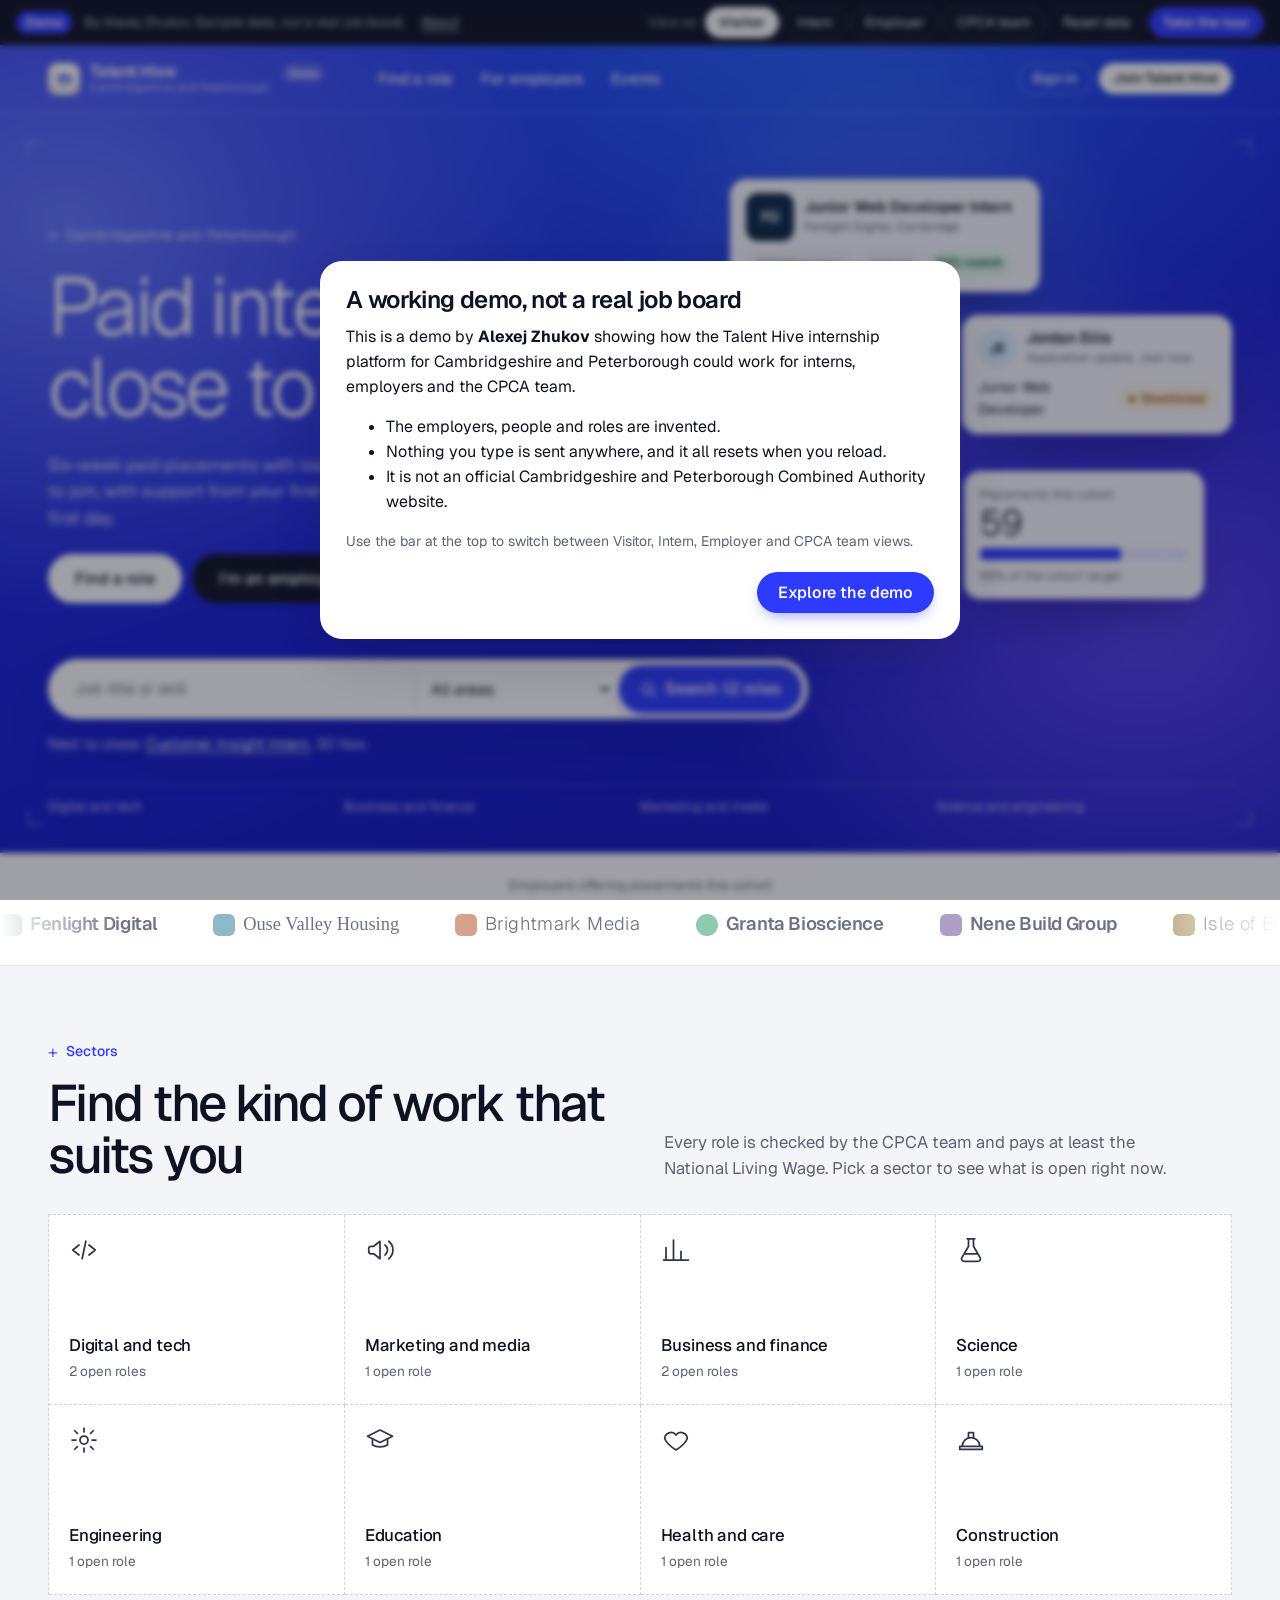
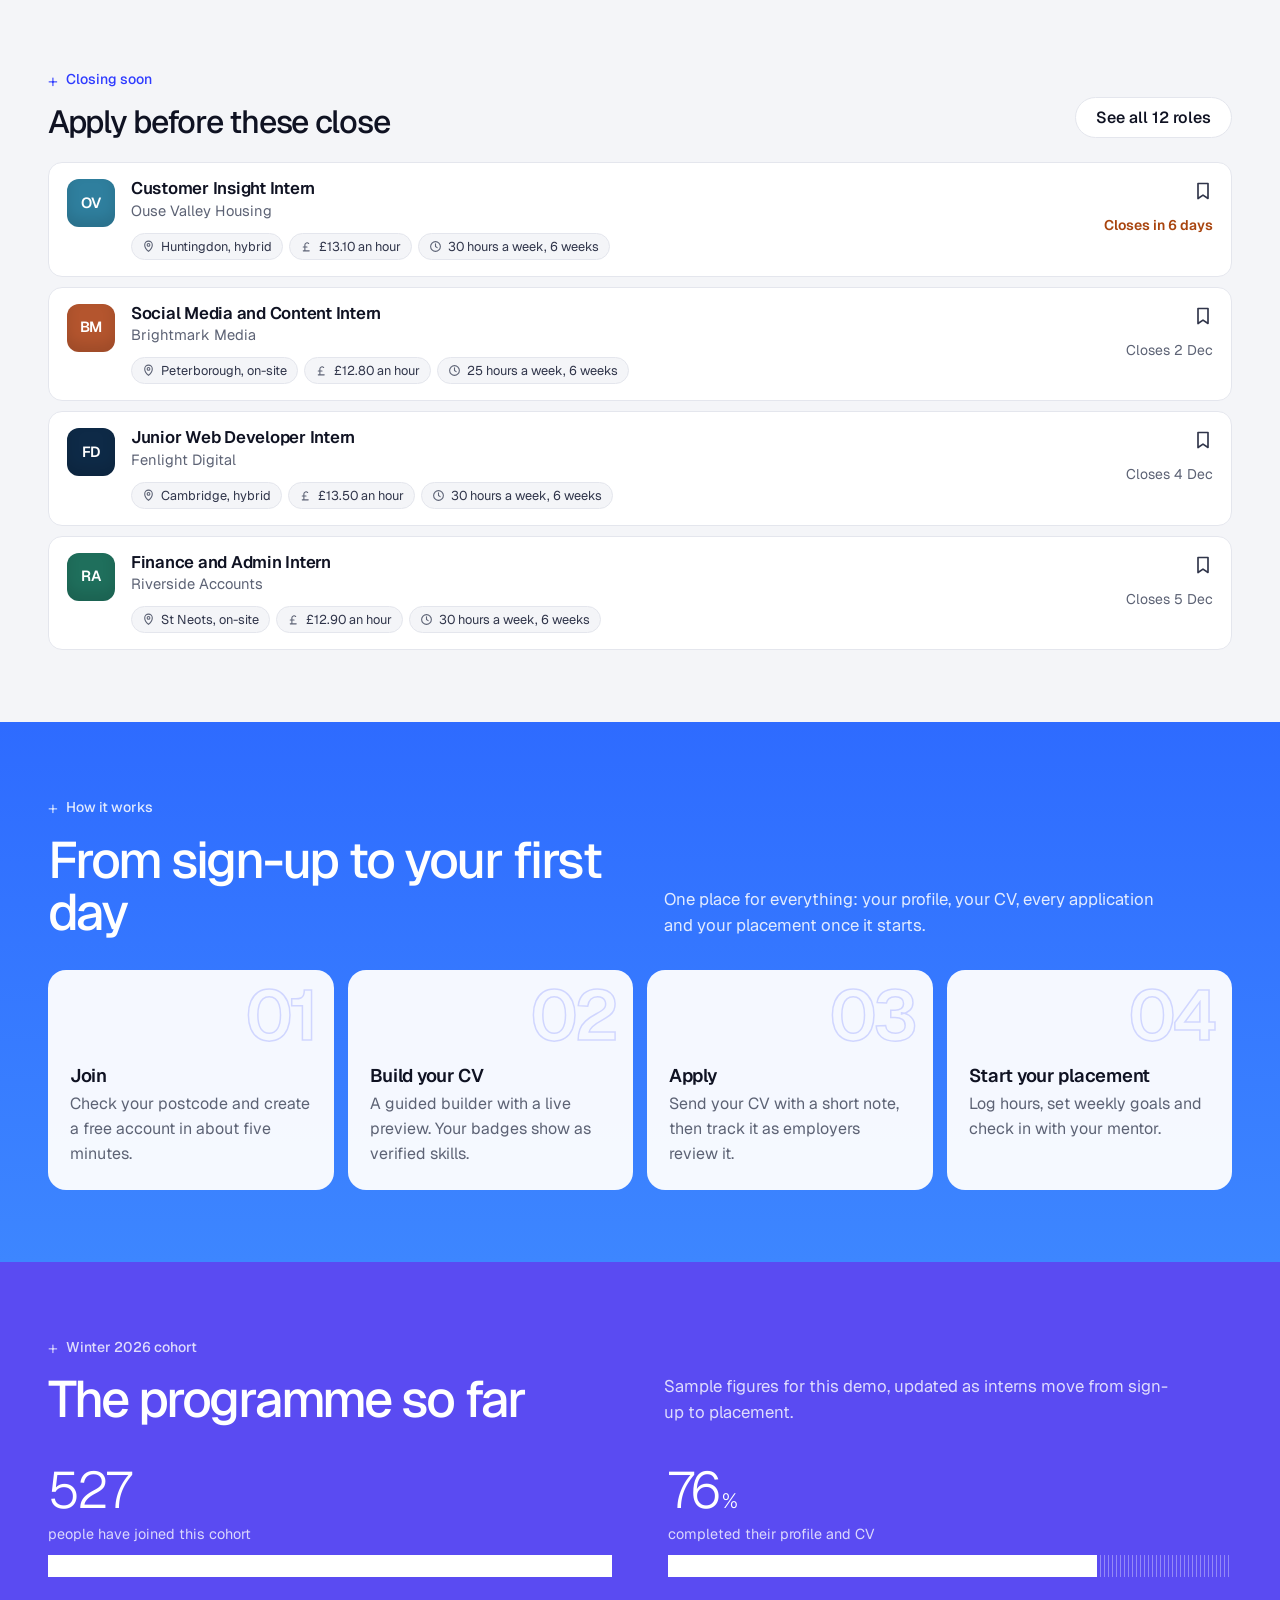
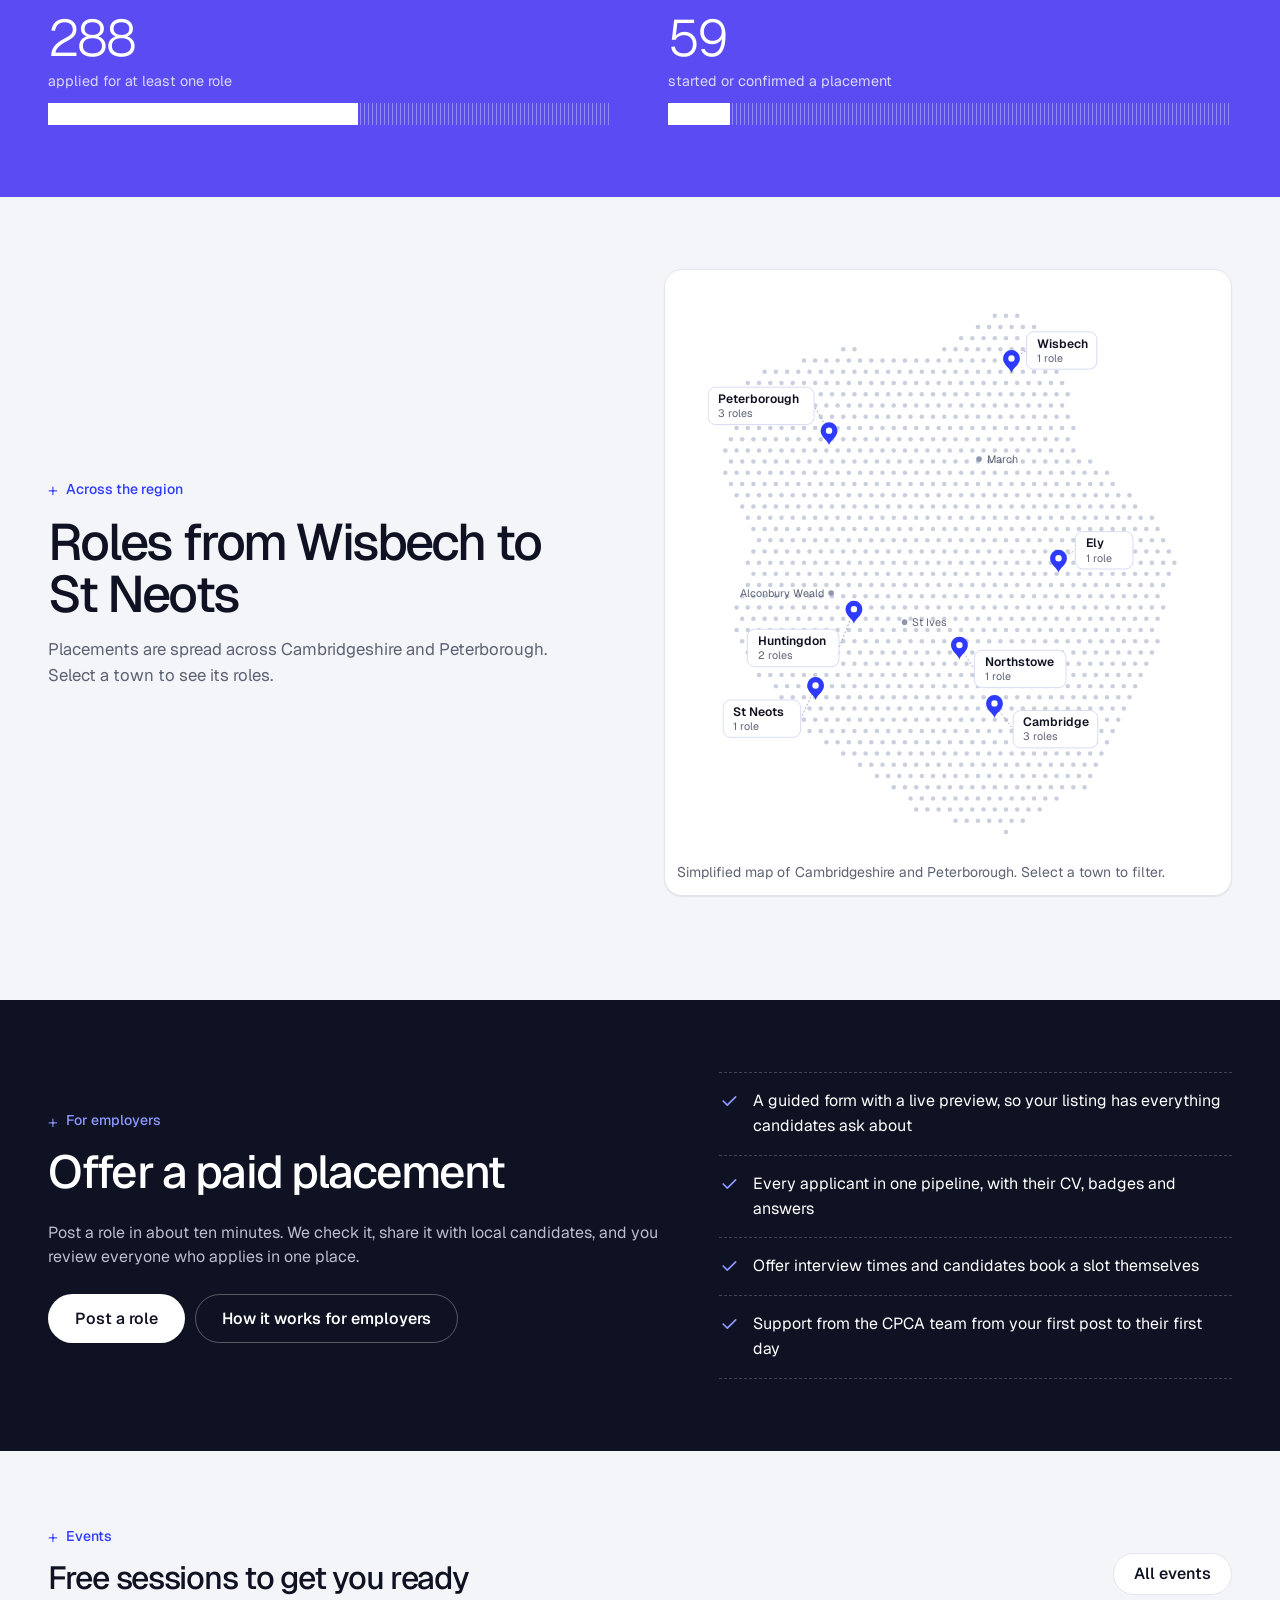
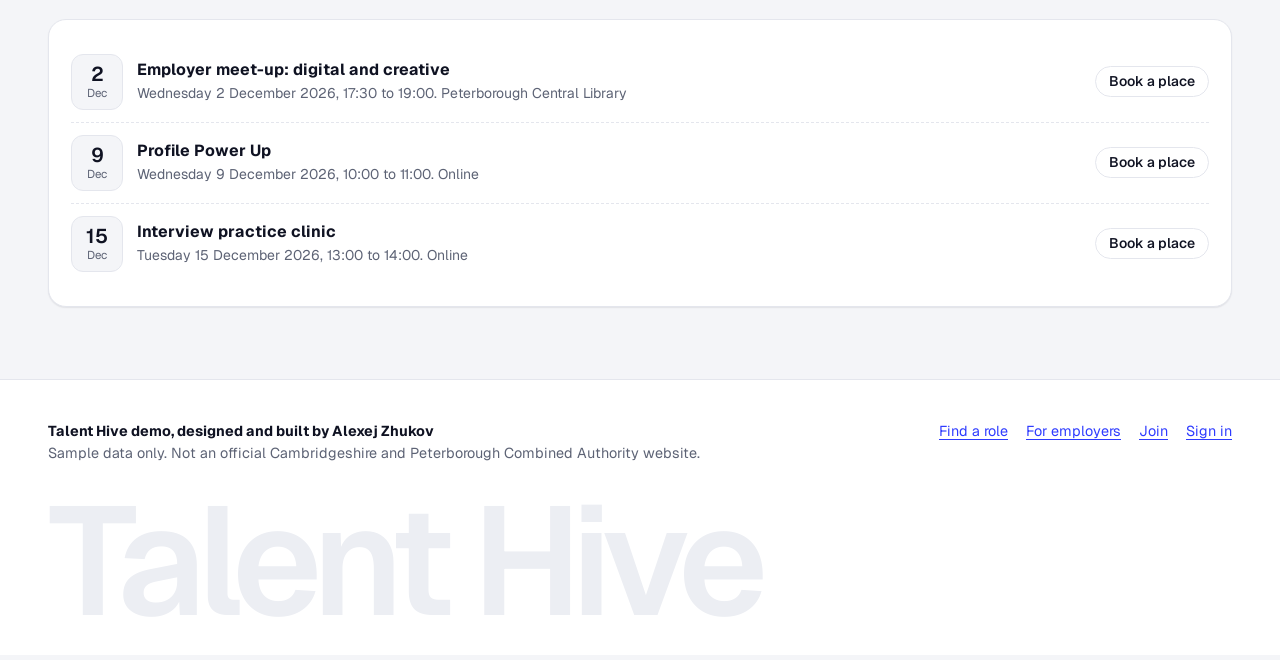
==== commit 5a456843: "Restyle to the new design direction Electric-blue hero with floating product cards, employer marquee" ====
--- a/index.html
+++ b/index.html
@@ -13,677 +13,834 @@
 <meta name="twitter:card" content="summary_large_image">
 <link rel="preconnect" href="https://fonts.googleapis.com">
 <link rel="preconnect" href="https://fonts.gstatic.com" crossorigin>
-<link href="https://fonts.googleapis.com/css2?family=Atkinson+Hyperlegible:ital,wght@0,400;0,700;1,400&family=Bricolage+Grotesque:opsz,wght@12..96,500..800&display=swap" rel="stylesheet">
+<link href="https://fonts.googleapis.com/css2?family=Geist:wght@300..700&family=Atkinson+Hyperlegible:wght@400;700&display=swap" rel="stylesheet">
 <style>
+/* =========================================================
+   Talent Hive demo: design tokens
+   ========================================================= */
 :root{
-  --ink:#0E2A47;
-  --ink-2:#2C4560;
-  --muted:#56677B;
-  --blue:#1E9BD7;
-  --link:#0B78B0;
-  --blue-50:#E8F5FC;
-  --honey:#F2A93B;
-  --honey-50:#FEF3E1;
-  --honey-ink:#8A5200;
-  --mint:#2F9E6E;
-  --mint-50:#E4F4EC;
-  --mint-ink:#1D6E4B;
-  --red:#B8392F;
-  --red-50:#FBEAE8;
-  --surface:#F6F8FB;
-  --surface-2:#EDF1F6;
-  --line:#DCE3EC;
+  --ink:#0F1222;
+  --ink-2:#30354A;
+  --muted:#5D6375;
+  --blue:#2E3BFF;
+  --blue-600:#2330E0;
+  --blue-50:#EEF0FF;
+  --blue-100:#DDE1FF;
+  --link:#2E3BFF;
+  --violet:#5A4BF2;
+  --honey:#FFB547;
+  --honey-50:#FFF4E0;
+  --honey-ink:#8A4B00;
+  --mint:#1FA463;
+  --mint-50:#E3F7EC;
+  --mint-ink:#11683D;
+  --red:#D9362B;
+  --red-50:#FDECEA;
+  --pink-50:#FCE4F8;--pink-ink:#9A1F85;
+  --lime-50:#EEFAD0;--lime-ink:#4A6600;
+  --peach-50:#FFE9DC;--peach-ink:#A8440E;
+  --lav-50:#ECEBFF;--lav-ink:#4535C4;
+  --surface:#F4F5F8;
+  --surface-2:#ECEEF3;
+  --line:#E4E6ED;
+  --dash:#CDD2DD;
   --white:#FFFFFF;
-  --focus:0 0 0 3px #fff,0 0 0 6px var(--blue);
-  --display:"Bricolage Grotesque","Avenir Next","Segoe UI",system-ui,sans-serif;
-  --body:"Atkinson Hyperlegible",system-ui,-apple-system,"Segoe UI",sans-serif;
-  --r-panel:16px;--r-card:12px;--r-ctl:10px;
+  --shadow-sm:0 1px 2px rgba(15,18,34,.05),0 1px 1px rgba(15,18,34,.03);
+  --shadow:0 1px 2px rgba(15,18,34,.04),0 8px 24px -8px rgba(15,18,34,.10);
+  --shadow-lg:0 24px 60px -20px rgba(15,18,34,.30);
+  --focus:0 0 0 2px #fff,0 0 0 4px var(--blue);
+  --font:"Geist","Inter",system-ui,-apple-system,"Segoe UI",sans-serif;
+  --display:var(--font);
+  --body:var(--font);
+  --r-panel:18px;--r-card:14px;--r-ctl:12px;
+  --hatch:repeating-linear-gradient(135deg,rgba(46,59,255,.16) 0 2px,transparent 2px 7px);
+  --ease:cubic-bezier(.2,.7,.2,1);
 }
 *{box-sizing:border-box}
-html{-webkit-text-size-adjust:100%}
-body{margin:0;font-family:var(--body);font-size:1rem;line-height:1.55;color:var(--ink);background:var(--surface);}
-h1,h2,h3,h4{font-family:var(--display);line-height:1.15;margin:0 0 .5em;letter-spacing:-.01em;color:var(--ink)}
-h1{font-size:clamp(2rem,4.2vw,3.25rem);font-weight:700;letter-spacing:-.025em}
-h2{font-size:1.6rem;font-weight:700}
-h3{font-size:1.2rem;font-weight:650}
-h4{font-size:1rem;font-weight:650}
+html{-webkit-text-size-adjust:100%;scroll-behavior:smooth}
+body{margin:0;font-family:var(--font);font-size:1rem;line-height:1.55;color:var(--ink);background:var(--surface);font-feature-settings:"ss01","cv11";-webkit-font-smoothing:antialiased}
+h1,h2,h3,h4{font-family:var(--display);line-height:1.1;margin:0 0 .5em;letter-spacing:-.025em;color:var(--ink);font-weight:600}
+h1{font-size:clamp(2rem,3.6vw,2.75rem)}
+h2{font-size:1.5rem}
+h3{font-size:1.15rem;letter-spacing:-.015em}
+h4{font-size:1rem}
 p{margin:0 0 1em}
-a{color:var(--link);text-underline-offset:3px}
-a:hover{color:var(--ink)}
+a{color:var(--link);text-underline-offset:3px;text-decoration-thickness:1px}
+a:hover{color:var(--blue-600)}
 button,input,select,textarea{font:inherit;color:inherit}
-:focus-visible{outline:none;box-shadow:var(--focus);border-radius:6px}
+:focus-visible{outline:none;box-shadow:var(--focus);border-radius:8px}
 [tabindex="-1"]:focus{outline:none;box-shadow:none}
 .sr-only{position:absolute;width:1px;height:1px;padding:0;margin:-1px;overflow:hidden;clip:rect(0,0,0,0);white-space:nowrap;border:0}
-.skip{position:absolute;left:12px;top:-60px;background:var(--ink);color:#fff;padding:10px 14px;border-radius:8px;z-index:100}
+.skip{position:absolute;left:12px;top:-60px;background:var(--ink);color:#fff;padding:10px 14px;border-radius:10px;z-index:100}
 .skip:focus{top:52px}
 .muted{color:var(--muted)}
 .small{font-size:.875rem}
 .nowrap{white-space:nowrap}
+.hex{clip-path:none}
 
 /* Demo bar */
-.demobar{position:sticky;top:0;z-index:50;background:var(--ink);color:#fff;font-size:.875rem;display:flex;align-items:center;gap:12px;padding:6px 16px;flex-wrap:wrap}
-.demobar strong{font-family:var(--display);font-weight:600}
-.demobar .note{opacity:.8}
+.demobar{position:sticky;top:0;z-index:60;background:var(--ink);color:#fff;font-size:.85rem;display:flex;align-items:center;gap:12px;padding:7px 16px;flex-wrap:wrap}
+.demobar strong{font-weight:600;background:var(--blue);padding:1px 9px;border-radius:999px}
+.demobar .note{opacity:.7}
 .demobar .roles{display:flex;gap:4px;margin-left:auto;flex-wrap:wrap;align-items:center}
-.demobar .roles span{opacity:.8;margin-right:4px}
-.demobar button{background:transparent;border:1px solid rgba(255,255,255,.35);color:#fff;border-radius:999px;padding:3px 12px;cursor:pointer}
-.demobar button[aria-pressed="true"]{background:var(--honey);border-color:var(--honey);color:var(--ink);font-weight:700}
+.demobar .roles span{opacity:.6;margin-right:4px}
+.demobar button{background:transparent;border:1px solid rgba(255,255,255,.22);color:#fff;border-radius:999px;padding:4px 13px;cursor:pointer;transition:background .2s,border-color .2s}
 .demobar button:hover{border-color:#fff}
+.demobar button[aria-pressed="true"]{background:#fff;border-color:#fff;color:var(--ink);font-weight:600}
 .demobar .reset{border-style:dashed}
+.demobar .about{border:0;text-decoration:underline;text-underline-offset:3px;padding:3px 4px;opacity:.85}
+.demobar .tourbtn{background:var(--blue);border-color:var(--blue);font-weight:600}
+.demobar .tourbtn:hover{background:var(--blue-600)}
 
 /* Buttons */
-.btn{display:inline-flex;align-items:center;justify-content:center;gap:8px;border-radius:var(--r-ctl);padding:10px 18px;font-weight:700;border:1.5px solid transparent;cursor:pointer;text-decoration:none;line-height:1.2;transition:background .15s,border-color .15s}
-.btn svg{width:18px;height:18px;flex:none}
-.btn-primary{background:var(--ink);color:#fff}
-.btn-primary:hover{background:#18406A;color:#fff}
-.btn-honey{background:var(--honey);color:var(--ink)}
-.btn-honey:hover{background:#E59A27;color:var(--ink)}
+.btn{display:inline-flex;align-items:center;justify-content:center;gap:8px;border-radius:999px;padding:10px 20px;font-weight:550;border:1px solid transparent;cursor:pointer;text-decoration:none;line-height:1.2;transition:background .2s,border-color .2s,transform .12s,box-shadow .2s;white-space:nowrap}
+.btn:active{transform:scale(.97)}
+.btn svg{width:17px;height:17px;flex:none}
+.btn-primary{background:var(--blue);color:#fff;box-shadow:0 6px 16px -6px rgba(46,59,255,.6)}
+.btn-primary:hover{background:var(--blue-600);color:#fff}
+.btn-honey{background:#fff;color:var(--ink);box-shadow:var(--shadow-sm)}
+.btn-honey:hover{background:#F1F2FF;color:var(--ink)}
 .btn-ghost{background:var(--white);border-color:var(--line);color:var(--ink)}
-.btn-ghost:hover{border-color:var(--ink-2);color:var(--ink)}
-.btn-quiet{background:transparent;color:var(--link);padding:8px 10px}
-.btn-quiet:hover{background:var(--blue-50);color:var(--ink)}
-.btn-danger{background:var(--white);border-color:#E7B9B4;color:var(--red)}
-.btn-sm{padding:6px 12px;font-size:.875rem;border-radius:8px}
-.btn-lg{padding:14px 22px;font-size:1.05rem}
-.btn[disabled]{opacity:.5;cursor:not-allowed}
-.icon-btn{background:transparent;border:0;padding:8px;border-radius:8px;cursor:pointer;color:var(--ink-2);display:inline-flex}
+.btn-ghost:hover{border-color:#B9BFCD;color:var(--ink)}
+.btn-quiet{background:transparent;color:var(--blue);padding:8px 12px}
+.btn-quiet:hover{background:var(--blue-50);color:var(--blue-600)}
+.btn-danger{background:var(--white);border-color:#F2C2BE;color:var(--red)}
+.btn-dark{background:var(--ink);color:#fff}
+.btn-dark:hover{background:#262A40;color:#fff}
+.btn-sm{padding:6px 13px;font-size:.875rem}
+.btn-lg{padding:14px 26px;font-size:1rem}
+.btn[disabled]{opacity:.45;cursor:not-allowed;box-shadow:none}
+.icon-btn{background:transparent;border:0;padding:8px;border-radius:10px;cursor:pointer;color:var(--ink-2);display:inline-flex}
 .icon-btn:hover{background:var(--surface-2)}
 .icon-btn svg{width:20px;height:20px}
-.icon-btn[aria-pressed="true"] svg{fill:var(--honey);stroke:var(--honey-ink)}
+.icon-btn[aria-pressed="true"] svg{fill:var(--blue);stroke:var(--blue)}
 
 /* Forms */
-label{font-weight:700;display:block;margin-bottom:6px}
-.hint{font-weight:400;color:var(--muted);font-size:.875rem;display:block;margin-top:2px}
+label{font-weight:550;display:block;margin-bottom:6px}
+.hint{font-weight:400;color:var(--muted);font-size:.85rem;display:block;margin-top:2px}
 .field{margin-bottom:18px}
-input[type=text],input[type=search],input[type=email],input[type=number],input[type=date],select,textarea{width:100%;background:var(--white);border:1.5px solid #B9C6D4;border-radius:var(--r-ctl);padding:10px 12px;min-height:44px}
+input[type=text],input[type=search],input[type=email],input[type=number],input[type=date],input[type=datetime-local],select,textarea{width:100%;background:var(--white);border:1px solid #D3D7E1;border-radius:var(--r-ctl);padding:10px 13px;min-height:44px;transition:border-color .15s,box-shadow .15s}
 textarea{min-height:110px;resize:vertical}
-input:focus,select:focus,textarea:focus{border-color:var(--ink);box-shadow:0 0 0 3px rgba(30,155,215,.35);outline:none}
+input:focus,select:focus,textarea:focus{border-color:var(--blue);box-shadow:0 0 0 4px rgba(46,59,255,.14);outline:none}
 .check{display:flex;gap:10px;align-items:flex-start;font-weight:400}
-.check input{width:20px;height:20px;margin-top:2px;accent-color:var(--ink)}
+.check input{width:19px;height:19px;margin-top:2px;accent-color:var(--blue)}
 .row{display:flex;gap:16px}
 .row>*{flex:1}
-.err{color:var(--red);font-weight:700;font-size:.9rem;margin-top:6px}
+.err{color:var(--red);font-weight:550;font-size:.88rem;margin-top:6px}
 
 /* Chips and status */
-.chip{display:inline-flex;align-items:center;gap:6px;padding:3px 10px;border-radius:999px;background:var(--surface-2);color:var(--ink-2);font-size:.82rem;line-height:1.5;white-space:nowrap}
-.chip svg{width:14px;height:14px}
+.chip{display:inline-flex;align-items:center;gap:6px;padding:3px 10px;border-radius:999px;background:var(--surface);border:1px solid var(--line);color:var(--ink-2);font-size:.8rem;line-height:1.5;white-space:nowrap}
+.chip svg{width:13px;height:13px;color:var(--muted)}
 .chips{display:flex;flex-wrap:wrap;gap:6px}
-.status{display:inline-flex;align-items:center;gap:6px;font-weight:700;font-size:.82rem;padding:3px 10px;border-radius:999px;white-space:nowrap}
-.status::before{content:"";width:8px;height:8px;border-radius:50%;background:currentColor}
-.st-applied,.st-new,.st-live{background:var(--blue-50);color:#0A5F8C}
-.st-viewed{background:#EEF2F7;color:var(--ink-2)}
+.status{display:inline-flex;align-items:center;gap:6px;font-weight:550;font-size:.78rem;padding:3px 10px;border-radius:999px;white-space:nowrap}
+.status::before{content:"";width:6px;height:6px;border-radius:50%;background:currentColor}
+.st-applied,.st-new,.st-live{background:var(--blue-50);color:var(--blue-600)}
+.st-viewed,.st-draft{background:var(--surface-2);color:var(--ink-2)}
 .st-shortlisted,.st-pending{background:var(--honey-50);color:var(--honey-ink)}
-.st-interview{background:#FFE7C2;color:#7A4600}
+.st-interview{background:var(--pink-50);color:var(--pink-ink)}
 .st-offer,.st-placed,.st-approved{background:var(--mint-50);color:var(--mint-ink)}
 .st-notprogressed,.st-returned,.st-closed{background:var(--red-50);color:var(--red)}
-.st-draft{background:#EEF2F7;color:var(--muted)}
-.tag-new{background:var(--honey);color:var(--ink);font-weight:700;font-size:.75rem;padding:1px 8px;border-radius:999px}
-
-/* Hexagon */
-.hex{clip-path:polygon(25% 3%,75% 3%,100% 50%,75% 97%,25% 97%,0 50%)}
+.tag-new{background:var(--lime-50);color:var(--lime-ink);font-weight:600;font-size:.72rem;padding:2px 8px;border-radius:999px;vertical-align:2px}
+.delta{display:inline-flex;align-items:center;gap:4px;font-size:.74rem;font-weight:600;padding:1px 7px;border-radius:999px;background:var(--mint-50);color:var(--mint-ink)}
+.delta.down{background:var(--peach-50);color:var(--peach-ink)}
+
+/* Brand */
+.brand{display:flex;align-items:center;gap:10px;text-decoration:none;color:var(--ink)}
+.brand .mark{width:32px;height:32px;border-radius:9px;background:var(--blue);color:#fff;display:grid;place-items:center;font-weight:700;font-size:.95rem;letter-spacing:-.04em;flex:none;box-shadow:inset 0 -6px 12px rgba(0,0,0,.12)}
+.brand .wm b{display:block;font-size:1.05rem;font-weight:600;letter-spacing:-.03em;line-height:1.05}
+.brand small{display:block;font-size:.7rem;color:var(--muted);line-height:1.2;font-weight:400}
+.concept-tag{font-size:.66rem;font-weight:600;letter-spacing:0;background:var(--blue-50);color:var(--blue-600);border-radius:999px;padding:2px 7px;margin-left:2px;align-self:flex-start}
 
 /* Public header */
-.pub-header{background:var(--white);border-bottom:1px solid var(--line)}
-.pub-header .inner{max-width:1200px;margin:0 auto;display:flex;align-items:center;gap:24px;padding:14px 24px}
-.brand{display:flex;align-items:center;gap:10px;text-decoration:none;color:var(--ink)}
-.brand .mark{width:34px;height:30px;background:var(--honey);display:grid;place-items:center}
-.brand .mark i{width:18px;height:16px;background:var(--ink);display:block}
-.brand b{font-family:var(--display);font-size:1.25rem;letter-spacing:-.02em}
-.concept-tag{font-family:var(--body);font-size:.7rem;font-weight:700;letter-spacing:0;background:var(--honey-50);color:var(--honey-ink);border:1px solid #F6D9A8;border-radius:999px;padding:1px 7px;vertical-align:3px}
-.demobar .about{border:0;text-decoration:underline;text-underline-offset:3px;padding:3px 4px}
-.brand small{display:block;font-size:.72rem;color:var(--muted);line-height:1.1;font-weight:400}
-.pub-nav{display:flex;gap:4px;margin-left:12px}
-.pub-nav a{padding:8px 12px;border-radius:8px;text-decoration:none;color:var(--ink-2);font-weight:700}
-.pub-nav a:hover,.pub-nav a[aria-current="page"]{background:var(--surface-2);color:var(--ink)}
-.pub-header .actions{margin-left:auto;display:flex;gap:8px}
+.pub-header{background:var(--white);border-bottom:1px solid var(--line);position:relative;z-index:5}
+.pub-header .inner{max-width:1240px;margin:0 auto;display:flex;align-items:center;gap:24px;padding:14px 28px}
+.pub-nav{display:flex;gap:2px;margin-left:16px}
+.pub-nav a{padding:8px 13px;border-radius:999px;text-decoration:none;color:var(--ink-2);font-weight:500;font-size:.95rem}
+.pub-nav a:hover,.pub-nav a[aria-current="page"]{background:var(--surface);color:var(--ink)}
+.pub-header .actions{margin-left:auto;display:flex;gap:8px;align-items:center}
+.pub-header.on-blue{background:transparent;border-color:rgba(255,255,255,.18);position:absolute;left:0;right:0}
+.pub-header.on-blue .brand,.pub-header.on-blue .pub-nav a{color:#fff}
+.pub-header.on-blue .brand small{color:rgba(255,255,255,.7)}
+.pub-header.on-blue .pub-nav a:hover{background:rgba(255,255,255,.12)}
+.pub-header.on-blue .brand .mark{background:#fff;color:var(--blue)}
+.pub-header.on-blue .concept-tag{background:rgba(255,255,255,.16);color:#fff}
+.pub-header.on-blue .btn-ghost{background:transparent;color:#fff;border-color:rgba(255,255,255,.4)}
+.pub-header.on-blue .btn-primary{background:#fff;color:var(--ink);box-shadow:none}
 
 /* Hero */
-.hero{background:var(--white);border-bottom:1px solid var(--line);overflow:hidden;position:relative}
-.hero .inner{max-width:1200px;margin:0 auto;padding:56px 24px 64px;display:grid;grid-template-columns:minmax(0,1.1fr) minmax(0,1fr);gap:48px;align-items:center}
-.hero h1{max-width:15ch;margin-bottom:.35em;text-wrap:balance}
-.hero .lede{font-size:1.15rem;color:var(--ink-2);max-width:46ch}
-.searchbar{display:flex;gap:8px;background:var(--surface);padding:8px;border-radius:14px;border:1.5px solid var(--line);margin-top:28px;max-width:600px}
-.searchbar input,.searchbar select{border:0;background:var(--white);min-height:48px}
-.searchbar select{max-width:190px}
+.hero{position:relative;overflow:hidden;background:#1B23E6;color:#fff;isolation:isolate}
+.hero::before{content:"";position:absolute;inset:-20%;z-index:-2;background:
+  radial-gradient(40% 50% at 18% 30%,rgba(122,140,255,.75),transparent 70%),
+  radial-gradient(35% 45% at 78% 65%,rgba(126,84,255,.65),transparent 70%),
+  radial-gradient(50% 60% at 60% 10%,rgba(40,120,255,.7),transparent 70%),
+  linear-gradient(160deg,#2433FF,#1418C4 70%);
+  animation:drift 22s ease-in-out infinite alternate}
+.hero::after{content:"";position:absolute;inset:0;z-index:-1;background:radial-gradient(420px 420px at var(--mx,70%) var(--my,30%),rgba(255,255,255,.16),transparent 60%);transition:background .1s}
+@keyframes drift{0%{transform:translate3d(0,0,0) rotate(0)}100%{transform:translate3d(-4%,3%,0) rotate(6deg)}}
+.hero .inner{max-width:1240px;margin:0 auto;padding:128px 28px 56px;display:grid;grid-template-columns:minmax(0,1.15fr) minmax(0,1fr);gap:40px;align-items:end;position:relative}
+.hero .frame{position:absolute;inset:96px 28px 28px;pointer-events:none}
+.hero .frame i{position:absolute;width:14px;height:14px;border-color:rgba(255,255,255,.55);border-style:solid;border-width:0}
+.hero .frame i:nth-child(1){top:0;left:0;border-top-width:1px;border-left-width:1px}
+.hero .frame i:nth-child(2){top:0;right:0;border-top-width:1px;border-right-width:1px}
+.hero .frame i:nth-child(3){bottom:0;left:0;border-bottom-width:1px;border-left-width:1px}
+.hero .frame i:nth-child(4){bottom:0;right:0;border-bottom-width:1px;border-right-width:1px}
+.hero .kicker{display:inline-flex;gap:8px;align-items:center;font-size:.9rem;color:rgba(255,255,255,.8);margin-bottom:18px}
+.hero .kicker b{font-weight:400;font-size:1.1rem}
+.hero h1{color:#fff;font-weight:300;font-size:clamp(2.8rem,6.4vw,5.6rem);line-height:.98;letter-spacing:-.045em;margin:0 0 .3em;max-width:11ch}
+.hero h1 .w{display:inline-block;opacity:0;transform:translateY(28px);animation:rise .9s var(--ease) forwards}
+@keyframes rise{to{opacity:1;transform:none}}
+.hero .lede{font-size:1.08rem;color:rgba(255,255,255,.82);max-width:40ch;margin-bottom:22px}
+.hero .ctas{display:flex;gap:10px;flex-wrap:wrap}
+.hero .ctas .btn-primary{background:#fff;color:var(--ink);box-shadow:none}
+.hero .ctas .btn-primary:hover{background:#EEF0FF}
+.hero .ctas .btn-dark{background:var(--ink)}
+.hero-cards{position:relative;height:430px}
+.fcard{position:absolute;background:rgba(255,255,255,.97);color:var(--ink);border-radius:16px;padding:14px 16px;box-shadow:0 30px 60px -20px rgba(6,10,80,.55);animation:float 7s ease-in-out infinite;backdrop-filter:blur(8px)}
+.fcard:nth-child(2){animation-delay:-2s;animation-duration:8s}
+.fcard:nth-child(3){animation-delay:-4s;animation-duration:6.5s}
+.fcard:nth-child(4){animation-delay:-1s;animation-duration:9s}
+@keyframes float{0%,100%{transform:translateY(0) rotate(var(--r,0deg))}50%{transform:translateY(-12px) rotate(var(--r,0deg))}}
+.fcard .fc-top{display:flex;gap:10px;align-items:center}
+.fcard .fc-t{font-weight:600;font-size:.95rem;line-height:1.2}
+.fcard .fc-s{font-size:.78rem;color:var(--muted)}
+.fcard.pinkpill{background:#F7A8EE;border-radius:999px;padding:10px 16px;display:flex;gap:10px;align-items:center}
+.fcard.pinkpill .cal{width:34px;height:34px;border-radius:9px;background:#fff;display:grid;place-items:center;font-weight:700;font-size:.85rem;line-height:1}
+.fcard.stat .big{font-size:2.2rem;font-weight:300;letter-spacing:-.04em;line-height:1}
+.hbar{height:12px;border-radius:4px;background:var(--hatch),var(--blue-50);overflow:hidden;margin-top:8px}
+.hbar i{display:block;height:100%;background:var(--blue);border-radius:4px}
+.hero-foot{position:relative;max-width:1240px;margin:0 auto;padding:0 28px 36px}
+.searchbar{color:var(--ink);display:flex;gap:6px;background:#fff;padding:6px;border-radius:999px;max-width:760px;box-shadow:0 30px 60px -24px rgba(6,10,80,.6)}
+.searchbar input,.searchbar select{border:0;background:transparent;min-height:48px;border-radius:999px}
+.searchbar input{padding-left:20px}
+.searchbar select{max-width:200px;border-left:1px solid var(--line);border-radius:0}
 .searchbar .btn{min-height:48px;white-space:nowrap}
-.hero .closing{margin-top:16px;color:var(--muted);font-size:.95rem}
-.comb{position:relative;height:420px}
-.comb button{position:absolute;width:150px;height:132px;border:0;cursor:pointer;display:flex;flex-direction:column;align-items:center;justify-content:center;text-align:center;padding:0 22px;font-family:var(--display);font-weight:650;font-size:1rem;line-height:1.15;transition:transform .2s}
-.comb button small{font-family:var(--body);font-weight:400;font-size:.85rem;margin-top:4px}
-.comb button:hover{transform:scale(1.05)}
-.comb button:focus-visible{box-shadow:none;outline:3px solid var(--blue);outline-offset:-10px}
-.comb .c-ink{background:var(--ink);color:#fff}
-.comb .c-honey{background:var(--honey);color:var(--ink)}
-.comb .c-blue{background:var(--blue-50);color:var(--ink)}
-.comb .c-line{background:var(--surface-2);color:var(--ink)}
-.comb .c-mint{background:var(--mint-50);color:var(--ink)}
-.comb .label{position:absolute;left:0;bottom:-6px;font-size:.9rem;color:var(--muted)}
+.hero .closing{margin-top:14px;color:rgba(255,255,255,.8);font-size:.92rem}
+.hero .closing a{color:#fff}
+.hero-sectors{display:flex;border-top:1px dashed rgba(255,255,255,.35);margin-top:28px;padding-top:12px;gap:0;font-size:.82rem;color:rgba(255,255,255,.75)}
+.hero-sectors span{flex:1}
+
+/* Logo marquee */
+.marquee{background:#fff;border-bottom:1px solid var(--line);overflow:hidden;padding:22px 0;position:relative}
+.marquee::before,.marquee::after{content:"";position:absolute;top:0;bottom:0;width:120px;z-index:1}
+.marquee::before{left:0;background:linear-gradient(90deg,#fff,transparent)}
+.marquee::after{right:0;background:linear-gradient(-90deg,#fff,transparent)}
+.marquee .lbl{text-align:center;font-size:.85rem;color:var(--muted);margin-bottom:14px}
+.marquee .track{display:flex;gap:56px;width:max-content;animation:marq 40s linear infinite}
+.marquee:hover .track{animation-play-state:paused}
+@keyframes marq{to{transform:translateX(-50%)}}
+.wordmark{display:flex;align-items:center;gap:8px;color:#6E7486;font-size:1.15rem;white-space:nowrap;font-weight:600;letter-spacing:-.02em}
+.wordmark i{width:22px;height:22px;border-radius:6px;background:#C9CED9;display:inline-block}
+.wordmark.serif{font-family:Georgia,serif;font-weight:400;letter-spacing:0}
+.wordmark.thin{font-weight:300;letter-spacing:.02em}
+.wordmark.round i{border-radius:50%}
 
 /* Public sections */
-.section{max-width:1200px;margin:0 auto;padding:56px 24px}
-.section-head{display:flex;align-items:end;justify-content:space-between;gap:16px;margin-bottom:20px}
+.section{max-width:1240px;margin:0 auto;padding:72px 28px}
+.eyebrow{display:inline-flex;align-items:center;gap:8px;color:var(--blue);font-size:.88rem;font-weight:500;margin-bottom:12px}
+.eyebrow::before{content:"+";font-weight:300;font-size:1.1rem}
+.section-head{display:flex;align-items:end;justify-content:space-between;gap:16px;margin-bottom:24px}
 .section-head p{margin:0;color:var(--muted)}
-.steps{display:grid;grid-template-columns:repeat(3,1fr);gap:28px;counter-reset:s}
-.steps li{list-style:none;position:relative;padding-top:56px}
-.steps li::before{counter-increment:s;content:counter(s);position:absolute;top:0;left:0;width:44px;height:40px;background:var(--honey);color:var(--ink);font-family:var(--display);font-weight:700;display:grid;place-items:center;clip-path:polygon(25% 3%,75% 3%,100% 50%,75% 97%,25% 97%,0 50%)}
-.steps{padding:0;margin:0}
+.bigtitle{font-size:clamp(2rem,4vw,3.2rem);font-weight:500;letter-spacing:-.04em;line-height:1.02;margin:0}
+.split{display:grid;grid-template-columns:1fr 1fr;gap:48px;align-items:end;margin-bottom:32px}
+.split p{color:var(--muted);font-size:1.05rem;max-width:46ch;margin:0}
+.sectors{display:grid;grid-template-columns:repeat(4,1fr);border-top:1px dashed var(--dash);border-left:1px dashed var(--dash)}
+.sector{position:relative;display:flex;flex-direction:column;justify-content:space-between;min-height:190px;padding:20px;border-right:1px dashed var(--dash);border-bottom:1px dashed var(--dash);background:#fff;text-align:left;cursor:pointer;border-top:0;border-left:0;overflow:hidden;color:var(--ink);font:inherit;isolation:isolate}
+.sector::before{content:"";position:absolute;inset:0;background:linear-gradient(160deg,#3442FF,#1B23E6);z-index:-1;transform:translateY(101%);transition:transform .45s var(--ease)}
+.sector:hover::before,.sector:focus-visible::before{transform:none}
+.sector:hover,.sector:focus-visible{color:#fff}
+.sector svg{width:30px;height:30px;stroke-width:1.4;color:var(--ink-2);transition:color .3s}
+.sector:hover svg,.sector:focus-visible svg{color:#fff}
+.sector .nm{font-size:1.05rem;font-weight:500;letter-spacing:-.01em;line-height:1.2}
+.sector .ct{font-size:.85rem;color:var(--muted);transition:color .3s}
+.sector:hover .ct,.sector:focus-visible .ct{color:rgba(255,255,255,.8)}
+.sector .arr{position:absolute;right:18px;bottom:18px;opacity:0;transform:translateX(-8px);transition:all .35s var(--ease)}
+.sector:hover .arr,.sector:focus-visible .arr{opacity:1;transform:none}
+.sector .arr svg{width:20px;height:20px;color:#fff}
+.sector:focus-visible{box-shadow:none;outline:2px solid #fff;outline-offset:-6px}
+.steps{display:grid;grid-template-columns:repeat(3,1fr);gap:14px;padding:0;margin:0;counter-reset:s}
+.steps li{list-style:none;position:relative;background:linear-gradient(180deg,#fff,#F3F5FF);border-radius:18px;padding:96px 22px 22px;min-height:220px;display:flex;flex-direction:column;justify-content:flex-start;overflow:hidden}
+.steps li::before{counter-increment:s;content:"0" counter(s);position:absolute;top:10px;right:18px;font-size:4.4rem;font-weight:600;letter-spacing:-.05em;color:transparent;-webkit-text-stroke:1.5px rgba(46,59,255,.18);line-height:1}
+.steps li h3{margin-bottom:6px}
+.steps li p{margin:0}
+.blueband{background:linear-gradient(180deg,#2E6BFF,#3D86FF);color:#fff;position:relative;overflow:hidden}
+.blueband .eyebrow{color:rgba(255,255,255,.85)}
+.blueband .bigtitle{color:#fff}
+.blueband .split p{color:rgba(255,255,255,.85)}
+.blueband .steps li{background:rgba(255,255,255,.95);color:var(--ink)}
+.violetband{background:var(--violet);color:#fff}
+.violetband .bigtitle,.violetband h3{color:#fff}
+.violetband .eyebrow{color:rgba(255,255,255,.8)}
+.statgrid{display:grid;grid-template-columns:repeat(2,1fr);gap:36px 56px;margin-top:40px}
+.stat .n{font-size:3.2rem;font-weight:300;letter-spacing:-.05em;line-height:1}
+.stat .n small{font-size:1.3rem;margin-left:2px}
+.stat .t{font-size:.9rem;color:rgba(255,255,255,.78);margin:6px 0 10px}
+.hatchbar{height:22px;background:repeating-linear-gradient(90deg,rgba(255,255,255,.35) 0 1px,transparent 1px 4px);position:relative}
+.hatchbar i{position:absolute;left:0;top:0;bottom:0;background:#fff;width:0;transition:width 1.4s var(--ease)}
 .employer-band{background:var(--ink);color:#fff}
-.employer-band .section{display:grid;grid-template-columns:1.2fr 1fr;gap:48px;align-items:center}
-.employer-band h2{color:#fff;font-size:2rem}
-.employer-band p{color:#D4DEEA}
-.employer-band ul{margin:0;padding:0;list-style:none;display:grid;gap:14px}
-.employer-band li{display:flex;gap:12px;align-items:flex-start}
-.employer-band li svg{flex:none;width:22px;height:22px;stroke:var(--honey);margin-top:2px}
-.pub-footer{border-top:1px solid var(--line);background:var(--white)}
-.pub-footer .section{padding:32px 24px;display:flex;justify-content:space-between;gap:24px;flex-wrap:wrap;font-size:.9rem;color:var(--muted)}
+.employer-band .section{display:grid;grid-template-columns:1.2fr 1fr;gap:56px;align-items:center}
+.employer-band h2{color:#fff;font-size:clamp(2rem,3.6vw,3rem);font-weight:500;letter-spacing:-.04em}
+.employer-band p{color:#B9BDCC}
+.employer-band ul{margin:0;padding:0;list-style:none;display:grid;gap:0;border-top:1px dashed rgba(255,255,255,.2)}
+.employer-band li{display:flex;gap:14px;align-items:flex-start;padding:16px 0;border-bottom:1px dashed rgba(255,255,255,.2)}
+.employer-band li svg{flex:none;width:20px;height:20px;color:#8E98FF;margin-top:2px}
+.employer-band .btn-honey{background:#fff}
+.employer-band .btn-ghost{background:transparent;color:#fff;border-color:rgba(255,255,255,.3)}
+.pub-footer{background:#fff;border-top:1px solid var(--line)}
+.pub-footer .section{padding:40px 28px 28px}
+.pub-footer .fgrid{display:flex;justify-content:space-between;gap:24px;flex-wrap:wrap;font-size:.9rem;color:var(--muted)}
+.pub-footer .huge{font-size:clamp(3rem,12vw,10rem);font-weight:600;letter-spacing:-.06em;line-height:.85;color:var(--surface-2);margin-top:32px;user-select:none}
 
 /* Job rows */
 .joblist{display:flex;flex-direction:column;gap:10px}
-.jobrow{display:grid;grid-template-columns:52px minmax(0,1fr) auto;gap:16px;align-items:start;background:var(--white);border:1px solid var(--line);border-radius:var(--r-card);padding:16px 18px;cursor:pointer;text-align:left;width:100%}
-.jobrow:hover{border-color:#9FB2C6}
-.jobrow h3{font-size:1.1rem;margin:0 0 2px}
+.jobrow{display:grid;grid-template-columns:48px minmax(0,1fr) auto;gap:16px;align-items:start;background:var(--white);border:1px solid var(--line);border-radius:var(--r-card);padding:16px 18px;text-align:left;width:100%;position:relative;transition:border-color .2s,box-shadow .25s,transform .25s var(--ease)}
+.jobrow:hover{border-color:#C9CEDA;box-shadow:var(--shadow);transform:translateY(-1px)}
+.jobrow h3{font-size:1.05rem;margin:0 0 2px;font-weight:600}
 .jobrow h3 a{color:var(--ink);text-decoration:none}
-.jobrow h3 a::after{content:"";position:absolute;inset:0}
-.jobrow{position:relative}
-.jobrow .emp{color:var(--ink-2);margin-bottom:8px}
-.jobrow .jside{display:flex;flex-direction:column;align-items:flex-end;gap:8px;position:relative;z-index:1}
-.logo{width:52px;height:46px;display:grid;place-items:center;font-family:var(--display);font-weight:700;color:#fff;font-size:1rem;flex:none}
-.logo.lg{width:76px;height:68px;font-size:1.4rem}
-.match{font-size:.82rem;font-weight:700;color:var(--mint-ink)}
+.jobrow h3 a::after{content:"";position:absolute;inset:0;border-radius:var(--r-card)}
+.jobrow .emp{color:var(--muted);margin-bottom:10px;font-size:.92rem}
+.jobrow .jside{display:flex;flex-direction:column;align-items:flex-end;gap:6px;position:relative;z-index:1}
+.js-top{display:flex;align-items:center;gap:4px;margin:-6px -8px 0 0}
+.logo{width:48px;height:48px;border-radius:12px;display:grid;place-items:center;font-weight:600;color:#fff;font-size:.92rem;flex:none;letter-spacing:-.02em;box-shadow:inset 0 -8px 14px rgba(0,0,0,.12)}
+.logo.lg{width:72px;height:72px;font-size:1.35rem;border-radius:18px}
+.match{font-size:.8rem;font-weight:600;color:var(--mint-ink);background:var(--mint-50);padding:2px 8px;border-radius:999px}
 
 /* App shell */
-.shell{display:grid;grid-template-columns:252px minmax(0,1fr);min-height:calc(100vh - 38px);background:linear-gradient(to right,#fff 251px,var(--line) 251px,var(--line) 252px,var(--surface) 252px)}
-.side{background:var(--white);border-right:1px solid var(--line);padding:18px 14px;position:sticky;top:38px;height:calc(100vh - 38px);overflow:auto;display:flex;flex-direction:column}
-.side .brand{padding:4px 8px 18px}
+.shell{display:grid;grid-template-columns:260px minmax(0,1fr);min-height:calc(100vh - 40px);background:linear-gradient(to right,#fff 259px,var(--line) 259px,var(--line) 260px,var(--surface) 260px)}
+.side{background:var(--white);border-right:1px solid var(--line);padding:18px 14px;position:sticky;top:40px;height:calc(100vh - 40px);overflow:auto;display:flex;flex-direction:column}
+.side .brand{padding:4px 8px 16px}
+.side-search{display:flex;align-items:center;gap:8px;width:100%;border:1px solid var(--line);background:var(--surface);border-radius:12px;padding:8px 10px;color:var(--muted);cursor:pointer;margin-bottom:16px;font-size:.9rem;text-align:left}
+.side-search:hover{border-color:#C9CEDA}
+.side-search svg{width:16px;height:16px}
+.side-search span{flex:1}
 .side nav{display:flex;flex-direction:column;gap:2px}
-.side nav a{display:flex;align-items:center;gap:12px;padding:10px 12px;border-radius:10px;text-decoration:none;color:var(--ink-2);font-weight:700}
-.side nav a svg{width:20px;height:20px;flex:none}
+.side nav a{display:flex;align-items:center;gap:12px;padding:9px 12px;border-radius:12px;text-decoration:none;color:var(--ink-2);font-weight:500;font-size:.94rem;transition:background .15s,color .15s}
+.side nav a svg{width:19px;height:19px;flex:none;stroke-width:1.7}
 .side nav a:hover{background:var(--surface)}
-.side nav a[aria-current="page"]{background:var(--ink);color:#fff}
-.side nav a .count{margin-left:auto;background:var(--honey);color:var(--ink);border-radius:999px;font-size:.75rem;padding:0 8px}
-.side nav a[aria-current="page"] .count{background:#fff}
-.side .who{margin-top:auto;display:flex;gap:10px;align-items:center;padding:12px 8px 4px;border-top:1px solid var(--line)}
-.avatar{width:38px;height:38px;border-radius:50%;display:grid;place-items:center;color:#fff;font-weight:700;font-size:.9rem;flex:none}
+.side nav a[aria-current="page"]{background:var(--blue);color:#fff;box-shadow:0 8px 18px -8px rgba(46,59,255,.75)}
+.side nav a .count{margin-left:auto;background:var(--red-50);color:var(--red);border-radius:999px;font-size:.72rem;font-weight:600;padding:0 7px;line-height:1.6}
+.side nav a[aria-current="page"] .count{background:rgba(255,255,255,.22);color:#fff}
+.side .who{margin-top:auto;display:flex;gap:10px;align-items:center;padding:14px 8px 4px;border-top:1px solid var(--line)}
+.avatar{width:38px;height:38px;border-radius:50%;display:grid;place-items:center;color:var(--ink);font-weight:600;font-size:.85rem;flex:none;background:var(--av,#DDE1FF);box-shadow:inset 0 0 0 1px rgba(15,18,34,.06)}
 .avatar.lg{width:64px;height:64px;font-size:1.3rem}
-.who b{display:block;line-height:1.2}
-.who div span{font-size:.82rem;color:var(--muted)}
-.main{padding:28px 36px 64px;max-width:1240px;width:100%}
+.who b{display:block;line-height:1.2;font-weight:600;font-size:.92rem}
+.who div span{font-size:.8rem;color:var(--muted)}
+.col-main{min-width:0}
+.topbar{display:flex;align-items:center;gap:12px;padding:16px 36px 0;max-width:1260px}
+.topbar .today{color:var(--muted);font-size:.9rem}
+.searchtrigger{display:none}
+.tb-actions{margin-left:auto;display:flex;gap:8px}
+.tb-btn{position:relative;background:var(--white);border:1px solid var(--line);border-radius:999px;width:42px;height:42px;justify-content:center;align-items:center;padding:0}
+.tb-btn:hover{border-color:#C9CEDA;background:#fff}
+.tb-btn .aa{font-weight:600;font-size:.95rem;color:var(--ink)}
+.badge-dot{position:absolute;top:-4px;right:-4px;background:var(--red);color:#fff;font-size:.68rem;font-weight:600;border-radius:999px;min-width:19px;height:19px;display:grid;place-items:center;padding:0 5px;border:2px solid var(--surface)}
+.main{padding:22px 36px 72px;max-width:1260px;width:100%}
 .pagehead{display:flex;align-items:flex-end;justify-content:space-between;gap:16px;margin-bottom:24px;flex-wrap:wrap}
-.pagehead h1{font-size:2rem;margin:0}
+.pagehead h1{font-size:1.9rem;margin:0}
 .pagehead p{margin:4px 0 0;color:var(--muted)}
-.back{display:inline-flex;align-items:center;gap:6px;margin-bottom:12px;font-weight:700;text-decoration:none}
-.back svg{width:18px;height:18px}
+.back{display:inline-flex;align-items:center;gap:6px;margin-bottom:12px;font-weight:500;text-decoration:none;font-size:.92rem}
+.back svg{width:17px;height:17px}
 
 /* Panels */
-.panel{background:var(--white);border:1px solid var(--line);border-radius:var(--r-panel);padding:22px}
-.panel h2{font-size:1.2rem}
-.panel+.panel{margin-top:20px}
+.panel{background:var(--white);border:1px solid var(--line);border-radius:var(--r-panel);padding:22px;box-shadow:var(--shadow-sm)}
+.panel h2{font-size:1.1rem;font-weight:600;letter-spacing:-.015em}
+.panel+.panel{margin-top:16px}
 .grid-2>.panel,.grid-3>.panel,.grid-main>.panel,.grid-main>aside.panel{margin-top:0}
-.grid-2{display:grid;grid-template-columns:repeat(2,minmax(0,1fr));gap:20px}
-.grid-3{display:grid;grid-template-columns:repeat(3,minmax(0,1fr));gap:20px}
-.grid-main{display:grid;grid-template-columns:minmax(0,1.7fr) minmax(0,1fr);gap:20px;align-items:start}
-.stack>*+*{margin-top:20px}
-.kpis{display:grid;grid-template-columns:repeat(4,minmax(0,1fr));gap:16px;margin-bottom:20px}
-.kpi{background:var(--white);border:1px solid var(--line);border-radius:var(--r-card);padding:16px 18px}
-.kpi .v{font-family:var(--display);font-size:2rem;font-weight:700;line-height:1.1}
-.kpi .l{color:var(--muted);font-size:.9rem}
-.kpi .d{font-size:.82rem;color:var(--mint-ink);font-weight:700}
+.grid-2{display:grid;grid-template-columns:repeat(2,minmax(0,1fr));gap:16px}
+.grid-3{display:grid;grid-template-columns:repeat(3,minmax(0,1fr));gap:16px}
+.grid-main{display:grid;grid-template-columns:minmax(0,1.7fr) minmax(0,1fr);gap:16px;align-items:start}
+.stack>*+*{margin-top:16px}
+.kpis{display:grid;grid-template-columns:repeat(4,minmax(0,1fr));gap:14px;margin-bottom:16px}
+.kpi{background:var(--white);border:1px solid var(--line);border-radius:var(--r-card);padding:16px 18px;box-shadow:var(--shadow-sm)}
+.kpi .l{color:var(--muted);font-size:.85rem;order:-1}
+.kpi{display:flex;flex-direction:column;gap:4px}
+.kpi .v{font-size:1.9rem;font-weight:500;line-height:1.05;letter-spacing:-.03em;font-variant-numeric:tabular-nums}
+.kpi .d{font-size:.76rem;font-weight:600;color:var(--mint-ink);background:var(--mint-50);border-radius:999px;padding:1px 8px;align-self:flex-start}
 
 /* Next step banner */
-.nextstep{background:var(--ink);color:#fff;border-radius:var(--r-panel);padding:22px 24px;display:flex;gap:20px;align-items:center;margin-bottom:20px;position:relative;overflow:hidden}
-.nextstep h2{color:#fff;margin:0 0 4px;font-size:1.3rem}
-.nextstep p{margin:0;color:#D4DEEA}
+.nextstep{background:linear-gradient(120deg,#2E3BFF,#5A4BF2);color:#fff;border-radius:var(--r-panel);padding:20px 22px;display:flex;gap:18px;align-items:center;margin-bottom:16px;position:relative;overflow:hidden;isolation:isolate}
+.nextstep::after{content:"";position:absolute;right:-60px;top:-80px;width:280px;height:280px;border-radius:50%;background:radial-gradient(circle,rgba(255,255,255,.22),transparent 65%);z-index:-1}
+.nextstep h2{color:#fff;margin:0 0 3px;font-size:1.2rem}
+.nextstep p{margin:0;color:rgba(255,255,255,.85)}
 .nextstep .btn{margin-left:auto;flex:none}
-.nextstep .hexdeco{width:64px;height:56px;background:var(--honey);flex:none;display:grid;place-items:center}
-.nextstep .hexdeco svg{width:26px;height:26px;stroke:var(--ink)}
+.nextstep .hexdeco{width:50px;height:50px;border-radius:14px;background:rgba(255,255,255,.16);flex:none;display:grid;place-items:center;border:1px solid rgba(255,255,255,.25)}
+.nextstep .hexdeco svg{width:24px;height:24px;color:#fff}
 
 /* Progress */
-.meter{height:10px;background:var(--surface-2);border-radius:999px;overflow:hidden}
-.meter i{display:block;height:100%;background:var(--mint);border-radius:999px;transition:width .3s}
-.meter.honey i{background:var(--honey)}
+.meter{height:10px;border-radius:999px;overflow:hidden;background:var(--hatch),var(--blue-50)}
+.meter i{display:block;height:100%;background:var(--blue);border-radius:999px;transition:width .8s var(--ease)}
+.meter.honey i{background:linear-gradient(90deg,#2E3BFF,#7C5CFF)}
 
 /* Tables */
-.table{width:100%;border-collapse:collapse;font-size:.95rem}
-.table th{text-align:left;font-weight:700;color:var(--muted);font-size:.85rem;padding:10px 12px;border-bottom:1.5px solid var(--line)}
-.table td{padding:12px;border-bottom:1px solid var(--line);vertical-align:middle}
+.table{width:100%;border-collapse:collapse;font-size:.93rem}
+.table th{text-align:left;font-weight:500;color:var(--muted);font-size:.82rem;padding:10px 12px;border-bottom:1px solid var(--line)}
+.table td{padding:12px;border-bottom:1px dashed var(--line);vertical-align:middle}
 .table tr:last-child td{border-bottom:0}
+.table tbody tr{transition:background .15s}
+.table tbody tr:hover{background:#FAFBFD}
 .table .num{text-align:right;font-variant-numeric:tabular-nums}
 .table-wrap{overflow-x:auto;position:relative}
 
 /* Jobs board */
-.board{display:grid;grid-template-columns:260px minmax(0,1fr);gap:24px;align-items:start}
+.board{display:grid;grid-template-columns:260px minmax(0,1fr);gap:22px;align-items:start}
 .filters{background:var(--white);border:1px solid var(--line);border-radius:var(--r-panel);padding:18px;position:sticky;top:60px}
-.filters fieldset{border:0;padding:0;margin:0 0 18px}
-.filters legend{font-weight:700;margin-bottom:8px}
-.filters .check{margin-bottom:6px}
+.filters fieldset{border:0;padding:0 0 16px;margin:0 0 16px;border-bottom:1px dashed var(--line)}
+.filters fieldset:last-child{border-bottom:0;margin:0;padding:0}
+.filters legend{font-weight:600;margin-bottom:8px;font-size:.92rem}
+.filters .check{margin-bottom:6px;font-size:.93rem}
 .resultbar{display:flex;align-items:center;gap:12px;justify-content:space-between;margin-bottom:12px;flex-wrap:wrap}
-.resultbar select{width:auto;min-height:40px}
+.resultbar select{width:auto;min-height:38px;border-radius:999px}
 .boardsearch{display:flex;gap:8px;margin-bottom:16px}
-.boardsearch input{min-height:48px}
-.empty{text-align:center;padding:40px 20px;background:var(--white);border:1.5px dashed var(--line);border-radius:var(--r-panel)}
+.boardsearch input{min-height:50px;border-radius:999px;padding-left:20px}
+.empty{text-align:center;padding:40px 20px;background:var(--white);border:1px dashed var(--dash);border-radius:var(--r-panel)}
 
 /* Job detail */
-.jobhead{display:flex;gap:20px;align-items:flex-start;margin-bottom:20px}
-.jobhead h1{font-size:2.2rem;margin-bottom:4px}
-.facts{display:grid;grid-template-columns:repeat(3,minmax(0,1fr));gap:1px;background:var(--line);border:1px solid var(--line);border-radius:var(--r-card);overflow:hidden;margin-bottom:24px}
-.facts div{background:var(--white);padding:14px 16px}
-.facts dt{font-size:.82rem;color:var(--muted)}
-.facts dd{margin:0;font-weight:700}
-.prose h2{font-size:1.25rem;margin-top:1.4em}
+.jobhead{display:flex;gap:18px;align-items:flex-start;margin-bottom:20px}
+.jobhead h1{font-size:2.1rem;margin-bottom:4px}
+.facts{display:grid;grid-template-columns:repeat(3,minmax(0,1fr));border:1px dashed var(--dash);border-radius:var(--r-card);overflow:hidden;margin-bottom:24px;background:#fff}
+.facts div{padding:14px 16px;border-right:1px dashed var(--dash);border-bottom:1px dashed var(--dash)}
+.facts div:nth-child(3n){border-right:0}
+.facts div:nth-last-child(-n+3){border-bottom:0}
+.facts dt{font-size:.8rem;color:var(--muted)}
+.facts dd{margin:0;font-weight:600}
+.prose h2{font-size:1.2rem;margin-top:1.4em}
 .prose ul{padding-left:1.2em}
 .prose li{margin-bottom:6px}
 .applybox{position:sticky;top:60px}
-.applybox .deadline{font-size:.95rem;margin:10px 0 16px}
+.applybox .deadline{font-size:.93rem;margin:8px 0 16px}
 
 /* Modal / drawer */
-.overlay{position:fixed;inset:0;background:rgba(14,42,71,.45);z-index:80;display:flex;align-items:center;justify-content:center;padding:20px}
-.modal{background:var(--white);border-radius:var(--r-panel);width:min(640px,100%);max-height:calc(100vh - 40px);overflow:auto;padding:26px;box-shadow:0 20px 60px rgba(14,42,71,.25)}
+.overlay{position:fixed;inset:0;background:rgba(15,18,34,.4);backdrop-filter:blur(3px);z-index:80;display:flex;align-items:center;justify-content:center;padding:20px;animation:fade .2s ease-out}
+@keyframes fade{from{opacity:0}}
+.modal{background:var(--white);border-radius:22px;width:min(640px,100%);max-height:calc(100vh - 40px);overflow:auto;padding:26px;box-shadow:var(--shadow-lg);animation:pop .25s var(--ease)}
 .modal header,.drawer header{display:flex;align-items:flex-start;justify-content:space-between;gap:12px;margin-bottom:12px}
 .modal header>div,.drawer header>div{min-width:0}
-.modal h2{margin:0}
+.modal h2,.drawer h2{margin:0}
 .modal footer,.drawer footer{display:flex;gap:10px;justify-content:flex-end;margin-top:20px;flex-wrap:wrap}
 .drawer-ov{justify-content:flex-end;padding:0;align-items:stretch}
-.drawer{background:var(--white);width:min(560px,100%);height:100%;overflow:auto;padding:26px;box-shadow:-10px 0 40px rgba(14,42,71,.2)}
+.drawer{background:var(--white);width:min(580px,100%);height:100%;overflow:auto;padding:26px;box-shadow:-20px 0 60px rgba(15,18,34,.18);animation:slidein .3s var(--ease)}
+@keyframes slidein{from{transform:translateX(40px);opacity:0}}
 .cvchip{display:flex;align-items:center;gap:12px;border:1px solid var(--line);border-radius:var(--r-card);padding:12px;background:var(--surface)}
-.cvchip svg{width:28px;height:28px;stroke:var(--link)}
+.cvchip svg{width:28px;height:28px;color:var(--blue)}
 
 /* Toast */
-#toast-root{position:fixed;bottom:20px;left:50%;transform:translateX(-50%);z-index:90;display:flex;flex-direction:column;gap:8px;align-items:center}
-.toast{background:var(--ink);color:#fff;padding:12px 18px;border-radius:12px;display:flex;gap:10px;align-items:center;box-shadow:0 10px 30px rgba(14,42,71,.3);font-weight:700;animation:pop .25s ease-out}
-.toast svg{width:20px;height:20px;stroke:var(--honey)}
-@keyframes pop{from{transform:translateY(10px);opacity:0}to{transform:none;opacity:1}}
+#toast-root{position:fixed;bottom:22px;left:50%;transform:translateX(-50%);z-index:90;display:flex;flex-direction:column;gap:8px;align-items:center}
+.toast{background:var(--ink);color:#fff;padding:11px 18px 11px 14px;border-radius:999px;display:flex;gap:10px;align-items:center;box-shadow:0 14px 40px -10px rgba(15,18,34,.5);font-weight:500;font-size:.93rem;animation:pop .3s var(--ease)}
+.toast svg{width:18px;height:18px;color:#fff;background:var(--mint);border-radius:50%;padding:3px;stroke-width:3}
+@keyframes pop{from{transform:translateY(10px) scale(.98);opacity:0}to{transform:none;opacity:1}}
+body:has(.tray) #toast-root{bottom:86px}
 
 /* Tracker */
-.track{display:flex;gap:0;margin:14px 0 4px;list-style:none;padding:0}
-.track li{flex:1 1 0;min-width:0;white-space:nowrap;position:relative;text-align:center;font-size:.78rem;color:var(--muted);padding-top:22px}
-.track li::before{content:"";position:absolute;top:6px;left:50%;width:12px;height:12px;margin-left:-6px;border-radius:50%;background:var(--white);border:2px solid #B9C6D4;z-index:1}
-.track li::after{content:"";position:absolute;top:11px;left:-50%;width:100%;height:2px;background:#D2DBE6}
+.track{display:flex;margin:14px 0 4px;list-style:none;padding:0}
+.track li{flex:1 1 0;min-width:0;white-space:nowrap;position:relative;text-align:center;font-size:.76rem;color:var(--muted);padding-top:20px}
+.track li::before{content:"";position:absolute;top:5px;left:50%;width:10px;height:10px;margin-left:-5px;border-radius:50%;background:var(--white);border:2px solid #C3C9D6;z-index:1}
+.track li::after{content:"";position:absolute;top:9px;left:-50%;width:100%;height:2px;background:var(--line)}
 .track li:first-child::after{display:none}
-.track li.done{color:var(--ink)}
-.track li.done::before{background:var(--mint);border-color:var(--mint)}
-.track li.done::after{background:var(--mint)}
-.track li.now{color:var(--ink);font-weight:700}
-.track li.now::before{background:var(--honey);border-color:var(--honey-ink);width:16px;height:16px;margin-left:-8px;top:4px}
-.appcard{background:var(--white);border:1px solid var(--line);border-radius:var(--r-card);padding:18px 20px}
+.track li.done{color:var(--ink-2)}
+.track li.done::before{background:var(--blue);border-color:var(--blue)}
+.track li.done::after{background:var(--blue)}
+.track li.now{color:var(--ink);font-weight:600}
+.track li.now::before{background:#fff;border:3px solid var(--blue);width:14px;height:14px;margin-left:-7px;top:3px;box-shadow:0 0 0 5px rgba(46,59,255,.15)}
+.track li.now::after{background:var(--blue)}
+.appcard{background:var(--white);border:1px solid var(--line);border-radius:var(--r-card);padding:18px 20px;box-shadow:var(--shadow-sm)}
 .appcard+.appcard{margin-top:12px}
 .appcard .top{display:flex;gap:14px;align-items:flex-start}
 .appcard .top .status{margin-left:auto}
-.timeline{list-style:none;padding:0;margin:12px 0 0;border-left:2px solid var(--line);padding-left:16px}
-.timeline li{position:relative;margin-bottom:10px;font-size:.92rem}
-.timeline li::before{content:"";position:absolute;left:-22px;top:7px;width:10px;height:10px;border-radius:50%;background:var(--link)}
+.timeline{list-style:none;margin:12px 0 0;border-left:2px dashed var(--line);padding-left:16px}
+.timeline li{position:relative;margin-bottom:10px;font-size:.9rem}
+.timeline li::before{content:"";position:absolute;left:-22px;top:7px;width:10px;height:10px;border-radius:50%;background:var(--blue)}
 
 /* CV builder */
-.cvgrid{display:grid;grid-template-columns:minmax(0,1fr) minmax(0,1fr);gap:24px;align-items:start}
-.cvpaper{background:var(--white);border:1px solid var(--line);border-radius:6px;padding:34px 36px;box-shadow:0 2px 0 var(--line);position:sticky;top:60px;font-size:.92rem}
-.cvpaper h2{font-size:1.6rem;margin-bottom:2px}
-.cvpaper h3{font-size:.95rem;border-bottom:2px solid var(--honey);padding-bottom:4px;margin:18px 0 8px}
-.cvpaper .role{font-weight:700}
+.cvgrid{display:grid;grid-template-columns:minmax(0,1fr) minmax(0,1fr);gap:20px;align-items:start}
+.cvpaper{background:var(--white);border:1px solid var(--line);border-radius:10px;padding:36px 38px;box-shadow:var(--shadow);position:sticky;top:60px;font-size:.9rem}
+.cvpaper h2{font-size:1.7rem;font-weight:600;margin-bottom:2px}
+.cvpaper h3{font-size:.8rem;color:var(--blue);font-weight:600;letter-spacing:.02em;border-bottom:1px dashed var(--dash);padding-bottom:6px;margin:20px 0 8px}
+.cvpaper .role{font-weight:600}
 .cvpaper .badges{display:flex;flex-wrap:wrap;gap:6px}
-.cvexp{border:1px solid var(--line);border-radius:var(--r-card);padding:14px;margin-bottom:12px;background:var(--surface)}
+.cvexp{border:1px dashed var(--dash);border-radius:var(--r-card);padding:14px;margin-bottom:12px;background:#FBFBFD}
 
 /* Badges path */
-.path{display:flex;align-items:center;gap:0;flex-wrap:wrap;margin:10px 0}
-.node{display:flex;flex-direction:column;align-items:center;gap:8px;width:130px;text-align:center;font-size:.85rem}
-.node .hex{width:76px;height:68px;display:grid;place-items:center;background:var(--surface-2);color:var(--muted)}
-.node .hex svg{width:28px;height:28px}
-.node.earned .hex{background:var(--mint);color:#fff}
-.node.next .hex{background:var(--honey);color:var(--ink)}
-.link{flex:1;min-width:20px;height:3px;background:var(--line);margin-top:-36px}
-.link.done{background:var(--mint)}
+.path{display:flex;align-items:center;flex-wrap:wrap;margin:14px 0}
+.node{display:flex;flex-direction:column;align-items:center;gap:8px;width:130px;text-align:center;font-size:.84rem}
+.node .hex{width:64px;height:64px;border-radius:50%;display:grid;place-items:center;background:var(--surface-2);color:var(--muted);border:1px dashed var(--dash)}
+.node .hex svg{width:26px;height:26px}
+.node.earned .hex{background:var(--blue);color:#fff;border:0;box-shadow:0 10px 20px -10px rgba(46,59,255,.8)}
+.node.next .hex{background:var(--blue-50);color:var(--blue);border:2px solid var(--blue)}
+.link{flex:1;min-width:20px;height:2px;background:repeating-linear-gradient(90deg,var(--dash) 0 6px,transparent 6px 10px);margin-top:-36px}
+.link.done{background:var(--blue)}
 
 /* Games */
 .boosthead{display:flex;gap:16px;align-items:center;flex-wrap:wrap}
-.streak{display:flex;align-items:center;gap:10px;background:var(--honey-50);border-radius:var(--r-card);padding:10px 16px}
-.streak .hex{width:44px;height:40px;background:var(--honey);display:grid;place-items:center;font-family:var(--display);font-weight:800}
-.gamecards{display:grid;grid-template-columns:repeat(3,minmax(0,1fr));gap:16px}
-.gamecard{background:var(--white);border:1px solid var(--line);border-radius:var(--r-panel);padding:20px;display:flex;flex-direction:column;gap:8px}
-.gamecard .gicon{width:52px;height:46px;display:grid;place-items:center;background:var(--blue-50)}
-.gamecard .gicon svg{width:24px;height:24px;stroke:var(--ink)}
+.streak{display:flex;align-items:center;gap:12px;background:var(--white);border:1px solid var(--line);border-radius:999px;padding:6px 16px 6px 6px}
+.streak .hex{width:40px;height:40px;border-radius:50%;background:linear-gradient(140deg,#FF8A3D,#FF4D6D);color:#fff;display:grid;place-items:center;font-weight:700}
+.gamecards{display:grid;grid-template-columns:repeat(3,minmax(0,1fr));gap:14px}
+.gamecard{background:var(--white);border:1px solid var(--line);border-radius:var(--r-panel);padding:20px;display:flex;flex-direction:column;gap:8px;position:relative;overflow:hidden;transition:transform .25s var(--ease),box-shadow .25s}
+.gamecard:hover{transform:translateY(-3px);box-shadow:var(--shadow)}
+.gamecard:nth-child(1){background:linear-gradient(180deg,#fff 50%,#EEF0FF)}
+.gamecard:nth-child(2){background:linear-gradient(180deg,#fff 50%,#FCE4F8)}
+.gamecard:nth-child(3){background:linear-gradient(180deg,#fff 50%,#EEFAD0)}
+.gamecard .gicon{width:46px;height:46px;border-radius:14px;display:grid;place-items:center;background:var(--blue);color:#fff}
+.gamecard:nth-child(2) .gicon{background:#D63CBF}
+.gamecard:nth-child(3) .gicon{background:#6A8F00}
+.gamecard .gicon svg{width:22px;height:22px}
 .gamecard .btn{margin-top:auto;align-self:flex-start}
-.gamecard.done .gicon{background:var(--mint-50)}
+.gamecard.done .gicon{background:var(--mint)}
 .wordle{display:flex;flex-direction:column;align-items:center;gap:6px;margin:12px 0 18px}
-.wrow{display:flex;gap:2px}
-.wrow:nth-child(even){margin-left:34px}
-.tile{width:62px;height:56px;background:#DCE3EC;display:grid;place-items:center;font-family:var(--display);font-weight:800;font-size:1.5rem;color:var(--ink);text-transform:uppercase}
-.tile.filled{background:#B9C6D4}
-.tile.correct{background:var(--mint);color:#fff}
-.tile.present{background:var(--honey);color:var(--ink)}
-.tile.absent{background:#8C9AAB;color:#fff}
-.kbd{display:flex;flex-direction:column;gap:6px;align-items:center;max-width:520px;margin:0 auto}
+.wrow{display:flex;gap:6px}
+.tile{width:58px;height:58px;border-radius:12px;background:#fff;border:1.5px solid var(--line);display:grid;place-items:center;font-weight:600;font-size:1.5rem;color:var(--ink);text-transform:uppercase;transition:transform .2s}
+.tile.filled{border-color:#9AA2B5;animation:bump .12s}
+@keyframes bump{50%{transform:scale(1.08)}}
+.tile.correct{background:var(--mint);border-color:var(--mint);color:#fff;animation:flip .5s}
+.tile.present{background:#FFB547;border-color:#FFB547;color:var(--ink);animation:flip .5s}
+.tile.absent{background:#7C8396;border-color:#7C8396;color:#fff;animation:flip .5s}
+@keyframes flip{0%{transform:rotateX(90deg)}100%{transform:none}}
+.kbd{display:flex;flex-direction:column;gap:6px;align-items:center;max-width:540px;margin:0 auto}
 .kbd div{display:flex;gap:5px;width:100%;justify-content:center}
-.kbd button{flex:1;max-width:44px;min-height:50px;border:0;border-radius:8px;background:var(--surface-2);font-weight:700;cursor:pointer}
-.kbd button.wide{max-width:76px;font-size:.8rem}
-.kbd button.correct{background:var(--mint);color:#fff}
-.kbd button.present{background:var(--honey)}
-.kbd button.absent{background:#8C9AAB;color:#fff}
+.kbd button{flex:1;max-width:44px;min-height:52px;border:1px solid var(--line);border-radius:10px;background:#fff;font-weight:600;cursor:pointer;transition:transform .08s}
+.kbd button:active{transform:scale(.94)}
+.kbd button.wide{max-width:78px;font-size:.8rem}
+.kbd button.correct{background:var(--mint);color:#fff;border-color:var(--mint)}
+.kbd button.present{background:#FFB547;border-color:#FFB547}
+.kbd button.absent{background:#7C8396;color:#fff;border-color:#7C8396}
 .legend{display:flex;gap:14px;justify-content:center;flex-wrap:wrap;font-size:.85rem;color:var(--muted)}
-.legend i{display:inline-block;width:14px;height:12px;margin-right:6px;vertical-align:-1px}
-.quizopt{display:block;width:100%;text-align:left;background:var(--white);border:1.5px solid var(--line);border-radius:var(--r-ctl);padding:14px 16px;margin-bottom:10px;cursor:pointer;font-weight:700}
-.quizopt:hover{border-color:var(--ink-2)}
+.legend i{display:inline-block;width:12px;height:12px;border-radius:4px;margin-right:6px;vertical-align:-1px}
+.quizopt{display:block;width:100%;text-align:left;background:var(--white);border:1px solid var(--line);border-radius:var(--r-ctl);padding:14px 16px;margin-bottom:10px;cursor:pointer;font-weight:500;transition:border-color .15s,background .15s}
+.quizopt:hover{border-color:var(--blue)}
 .quizopt.right{border-color:var(--mint);background:var(--mint-50)}
 .quizopt.wrong{border-color:var(--red);background:var(--red-50)}
 .quizopt[disabled]{cursor:default}
-.explain{background:var(--surface);border-radius:var(--r-ctl);padding:14px 16px;margin:8px 0 14px}
+.explain{background:var(--blue-50);border-left:3px solid var(--blue);border-radius:10px;padding:14px 16px;margin:8px 0 14px}
 .matchgrid{display:grid;grid-template-columns:1fr 1fr;gap:12px 28px}
-.matchbtn{display:block;width:100%;text-align:left;background:var(--white);border:1.5px solid var(--line);border-radius:var(--r-ctl);padding:14px;cursor:pointer;font-weight:700;margin-bottom:10px}
-.matchbtn[aria-pressed="true"]{border-color:var(--ink);background:var(--blue-50)}
+.matchbtn{display:block;width:100%;text-align:left;background:var(--white);border:1px solid var(--line);border-radius:var(--r-ctl);padding:14px;cursor:pointer;font-weight:500;margin-bottom:10px;transition:all .15s}
+.matchbtn[aria-pressed="true"]{border-color:var(--blue);background:var(--blue-50);box-shadow:0 0 0 3px rgba(46,59,255,.12)}
 .matchbtn.paired{border-color:var(--mint);background:var(--mint-50);cursor:default}
 .matchbtn.shake{animation:shake .3s}
 @keyframes shake{25%{transform:translateX(-4px)}75%{transform:translateX(4px)}}
 
 /* Messages */
-.inbox{display:grid;grid-template-columns:320px minmax(0,1fr);background:var(--white);border:1px solid var(--line);border-radius:var(--r-panel);min-height:520px;overflow:hidden}
+.inbox{display:grid;grid-template-columns:320px minmax(0,1fr);background:var(--white);border:1px solid var(--line);border-radius:var(--r-panel);min-height:540px;overflow:hidden;box-shadow:var(--shadow-sm)}
 .threads{border-right:1px solid var(--line);overflow:auto}
-.thread{display:block;width:100%;text-align:left;background:transparent;border:0;border-bottom:1px solid var(--line);padding:14px 16px;cursor:pointer}
+.thread{display:block;width:100%;text-align:left;background:transparent;border:0;border-bottom:1px dashed var(--line);padding:14px 16px;cursor:pointer}
 .thread:hover{background:var(--surface)}
-.thread[aria-current="true"]{background:var(--blue-50)}
-.thread b{display:block}
-.thread .sub{font-size:.88rem;color:var(--ink-2)}
-.thread .unread{width:9px;height:9px;border-radius:50%;background:var(--blue);display:inline-block;margin-right:6px}
+.thread[aria-current="true"]{background:var(--blue-50);box-shadow:inset 3px 0 0 var(--blue)}
+.thread b{display:block;font-weight:600}
+.thread .sub{font-size:.86rem;color:var(--ink-2)}
+.thread .unread{width:8px;height:8px;border-radius:50%;background:var(--blue);display:inline-block;margin-right:6px}
 .conv{display:flex;flex-direction:column}
 .conv header{padding:16px 20px;border-bottom:1px solid var(--line)}
-.conv .msgs{flex:1;padding:20px;display:flex;flex-direction:column;gap:12px;overflow:auto;max-height:420px}
-.msg{max-width:78%;background:var(--surface);border-radius:14px;padding:10px 14px}
-.msg.me{align-self:flex-end;background:var(--ink);color:#fff}
-.msg .t{font-size:.75rem;opacity:.75;margin-top:4px}
+.conv .msgs{flex:1;padding:20px;display:flex;flex-direction:column;gap:12px;overflow:auto;max-height:430px;background:#FBFBFD}
+.msg{max-width:78%;background:#fff;border:1px solid var(--line);border-radius:16px 16px 16px 4px;padding:10px 14px;animation:pop .25s var(--ease)}
+.msg.me{align-self:flex-end;background:var(--blue);color:#fff;border-color:var(--blue);border-radius:16px 16px 4px 16px}
+.msg .t{font-size:.72rem;opacity:.7;margin-top:4px}
 .conv form{display:flex;gap:8px;padding:14px;border-top:1px solid var(--line)}
-.conv form input{min-height:44px}
+.conv form input{min-height:44px;border-radius:999px;padding-left:18px}
 
 /* Pipeline */
-.kanban{position:relative;display:grid;grid-template-columns:repeat(5,minmax(200px,1fr));gap:14px;overflow-x:auto;padding-bottom:8px}
-.col{background:var(--surface-2);border-radius:var(--r-card);padding:12px;min-height:300px}
-.col h3{font-size:.95rem;display:flex;justify-content:space-between;margin-bottom:10px}
-.col.over{outline:2px dashed var(--blue);outline-offset:-2px}
-.cand{background:var(--white);border:1px solid var(--line);border-radius:10px;padding:12px;margin-bottom:10px;cursor:grab}
+.kanban{position:relative;display:grid;grid-template-columns:repeat(5,minmax(210px,1fr));gap:12px;overflow-x:auto;padding-bottom:8px}
+.col{background:var(--surface-2);border-radius:var(--r-card);padding:10px;min-height:320px;transition:background .2s,outline-color .2s}
+.col h3{font-size:.88rem;display:flex;justify-content:space-between;margin:4px 4px 10px;font-weight:600}
+.col h3 .muted{background:#fff;border-radius:999px;padding:0 8px;font-size:.78rem}
+.col.over{outline:2px dashed var(--blue);outline-offset:-2px;background:var(--blue-50)}
+.cand{background:var(--white);border:1px solid var(--line);border-radius:12px;padding:12px;margin-bottom:10px;cursor:grab;box-shadow:var(--shadow-sm);transition:transform .2s var(--ease),box-shadow .2s}
+.cand:hover{box-shadow:var(--shadow);transform:translateY(-1px)}
 .cand:active{cursor:grabbing}
-.cand .nm{display:flex;gap:10px;align-items:center;margin-bottom:6px}
-.cand .nm b{line-height:1.2}
-.cand select{min-height:34px;padding:4px 8px;font-size:.85rem;margin-top:8px}
-.cand .open{background:none;border:0;padding:0;color:var(--link);font-weight:700;cursor:pointer;text-decoration:underline;text-underline-offset:3px}
+.cand .nm{display:flex;gap:10px;align-items:center;margin-bottom:8px}
+.cand .nm b{line-height:1.2;font-weight:600}
+.cand select{min-height:34px;padding:4px 10px;font-size:.84rem;margin-top:8px;border-radius:999px}
+.cand .open{background:none;border:0;padding:0;color:var(--blue);font-weight:550;cursor:pointer;font-size:.88rem}
+.cand .open:hover{text-decoration:underline}
 
 /* Stepper */
 .stepper{display:flex;gap:8px;margin-bottom:22px;list-style:none;padding:0;flex-wrap:wrap}
-.stepper li{flex:1;min-width:120px;border-top:4px solid var(--line);padding-top:8px;font-size:.9rem;color:var(--muted)}
-.stepper li.done{border-color:var(--mint);color:var(--ink)}
-.stepper li.now{border-color:var(--ink);color:var(--ink);font-weight:700}
-.preview-label{font-size:.85rem;color:var(--muted);margin-bottom:8px}
-.preview-frame{border:1.5px dashed #B9C6D4;border-radius:var(--r-panel);padding:18px;background:var(--surface)}
+.stepper li{flex:1;min-width:120px;border-top:3px solid var(--line);padding-top:8px;font-size:.86rem;color:var(--muted)}
+.stepper li.done{border-color:var(--blue);color:var(--ink-2)}
+.stepper li.now{border-color:var(--blue);color:var(--ink);font-weight:600}
+.preview-label{font-size:.82rem;color:var(--muted);margin-bottom:8px}
+.preview-frame{border:1px dashed var(--dash);border-radius:var(--r-panel);padding:18px;background:#FBFBFD}
 
 /* Charts */
-.chart svg{width:100%;height:auto;display:block}
-.chart text{font-family:var(--body);fill:var(--muted);font-size:14px}
-.chart .val{fill:var(--ink);font-weight:700}
-.bar-h{display:grid;grid-template-columns:150px 1fr 40px;gap:10px;align-items:center;margin-bottom:10px;font-size:.92rem}
-.bar-h .b{height:14px;background:var(--surface-2);border-radius:4px;overflow:hidden}
-.bar-h .b i{display:block;height:100%;background:var(--ink);border-radius:4px}
-.bar-h .n{font-weight:700;text-align:right;font-variant-numeric:tabular-nums}
+.chart svg{width:100%;height:auto;display:block;overflow:visible}
+.chart text{font-family:var(--font);fill:var(--muted);font-size:13px}
+.chart .val{fill:var(--ink);font-weight:600}
+.bar-h{display:grid;grid-template-columns:160px 1fr 44px;gap:12px;align-items:center;margin-bottom:10px;font-size:.9rem}
+.bar-h .b{height:14px;border-radius:5px;overflow:hidden;background:var(--hatch),var(--blue-50)}
+.bar-h .b i{display:block;height:100%;background:var(--blue);border-radius:5px;transition:width .9s var(--ease)}
+.bar-h .n{font-weight:600;text-align:right;font-variant-numeric:tabular-nums}
 
 /* Checklist */
 .checklist{list-style:none;padding:0;margin:0}
-.checklist li{display:flex;gap:10px;align-items:flex-start;padding:8px 0;border-bottom:1px solid var(--line)}
+.checklist li{display:flex;gap:10px;align-items:flex-start;padding:9px 0;border-bottom:1px dashed var(--line)}
 .checklist li:last-child{border:0}
-.checklist svg{width:20px;height:20px;flex:none;margin-top:2px}
-.ok svg{stroke:var(--mint)}
-.bad svg{stroke:var(--red)}
-
-.tabs{display:flex;gap:4px;border-bottom:1.5px solid var(--line);margin-bottom:18px}
-.tabs button{background:none;border:0;padding:10px 14px;font-weight:700;color:var(--muted);cursor:pointer;border-bottom:3px solid transparent;margin-bottom:-1.5px}
-.tabs button[aria-selected="true"]{color:var(--ink);border-color:var(--ink)}
-
-.listitem{display:flex;gap:14px;align-items:center;padding:12px 0;border-bottom:1px solid var(--line)}
+.checklist svg{width:19px;height:19px;flex:none;margin-top:2px;color:var(--muted)}
+.ok svg{color:var(--mint)}
+.bad svg{color:var(--red)}
+.tabs{display:inline-flex;gap:4px;background:var(--surface-2);padding:4px;border-radius:999px;margin-bottom:18px}
+.tabs button{background:none;border:0;padding:8px 14px;font-weight:500;color:var(--muted);cursor:pointer;border-radius:999px}
+.tabs button[aria-selected="true"]{color:var(--ink);background:#fff;box-shadow:var(--shadow-sm)}
+.listitem{display:flex;gap:14px;align-items:center;padding:12px 0;border-bottom:1px dashed var(--line)}
 .listitem:last-child{border-bottom:0}
 .listitem .grow{flex:1;min-width:0}
-.listitem .date{width:56px;height:50px;flex:none;background:var(--blue-50);display:flex;flex-direction:column;align-items:center;justify-content:center;font-family:var(--display);line-height:1}
-.listitem .date b{font-size:1.2rem}
-.listitem .date span{font-size:.75rem}
+.listitem .date{width:52px;height:56px;flex:none;border-radius:12px;background:var(--surface);border:1px solid var(--line);display:flex;flex-direction:column;align-items:center;justify-content:center;line-height:1}
+.listitem .date b{font-size:1.25rem;font-weight:600}
+.listitem .date span{font-size:.72rem;color:var(--muted);margin-top:3px}
 
 /* Mobile nav */
 .mobnav{display:none}
+
+/* ===== Global feature components ===== */
+html.fs-1{font-size:112.5%} html.fs-2{font-size:125%}
+html.a11y-spacing{--font:"Atkinson Hyperlegible","Geist",system-ui,sans-serif}
+html.a11y-spacing body{letter-spacing:.03em;word-spacing:.14em;line-height:1.8}
+html.a11y-contrast{--muted:#2B3043;--ink-2:#0F1222;--line:#8E96AA;--dash:#7E879C;--surface-2:#E2E5EC}
+html.a11y-contrast .chip{border-color:#8E96AA}
+html.a11y-motion *,html.a11y-motion *::before,html.a11y-motion *::after{animation:none!important;transition:none!important}
+html.a11y-motion .hero h1 .w{opacity:1;transform:none}
+kbd{font-family:var(--font);font-size:.72rem;border:1px solid var(--line);border-radius:6px;padding:1px 6px;color:var(--muted);background:#fff}
+.pop{position:absolute;z-index:85;width:min(380px,calc(100vw - 24px));background:var(--white);border:1px solid var(--line);border-radius:18px;box-shadow:var(--shadow-lg);overflow:hidden;animation:pop .2s var(--ease)}
+.pop-head{display:flex;justify-content:space-between;align-items:center;padding:12px 14px;border-bottom:1px solid var(--line)}
+.notif-list{list-style:none;margin:0;padding:6px;max-height:380px;overflow:auto}
+.notif-list a{display:flex;gap:10px;padding:10px;border-radius:12px;text-decoration:none;color:var(--ink)}
+.notif-list a:hover{background:var(--surface)}
+.notif-list a.unread .nt{font-weight:600}
+.notif-list .nt{display:block;line-height:1.35;font-size:.92rem}
+.nd{width:8px;height:8px;border-radius:50%;background:var(--blue);flex:none;margin-top:6px}
+.nd.off{background:transparent}
+.ov-top{align-items:flex-start;padding-top:12vh}
+.modal-palette{padding:0;width:min(640px,100%);overflow:hidden}
+.pal-input{display:flex;align-items:center;gap:10px;padding:14px 18px;border-bottom:1px solid var(--line)}
+.pal-input svg{width:20px;height:20px;color:var(--muted)}
+.pal-input input{border:0;min-height:36px;padding:0;font-size:1.1rem;box-shadow:none!important}
+#palres{max-height:420px;overflow:auto;padding:6px}
+.pal-group{font-size:.78rem;color:var(--muted);padding:10px 12px 4px;font-weight:500}
+.pal-item{display:flex;flex-direction:column;padding:9px 12px;border-radius:12px;text-decoration:none;color:var(--ink)}
+.pal-item b{font-weight:550}
+.pal-item[aria-selected="true"],.pal-item:hover{background:var(--blue-50)}
+.switch{display:flex;gap:14px;align-items:flex-start;font-weight:400;padding:12px 0;border-top:1px dashed var(--line);cursor:pointer}
+.switch input{position:absolute;opacity:0;width:1px;height:1px}
+.switch .sw{flex:none;width:44px;height:26px;border-radius:999px;background:#C3C9D6;position:relative;transition:background .2s;margin-top:2px}
+.switch .sw::after{content:"";position:absolute;top:3px;left:3px;width:20px;height:20px;border-radius:50%;background:#fff;transition:transform .2s var(--ease);box-shadow:0 1px 3px rgba(0,0,0,.2)}
+.switch input:checked+.sw{background:var(--blue)}
+.switch input:checked+.sw::after{transform:translateX(18px)}
+.switch input:focus-visible+.sw{box-shadow:var(--focus)}
+.switch b{font-weight:600}
+.seg{border:0;padding:0;margin:0 0 16px}
+.seg legend{font-weight:600;margin-bottom:8px}
+.seg label{display:inline-flex;font-weight:500;margin:0 6px 6px 0}
+.seg input{position:absolute;opacity:0;width:1px;height:1px}
+.seg span{border:1px solid var(--line);border-radius:999px;padding:7px 14px;cursor:pointer;background:#fff;transition:all .15s}
+.seg input:checked+span{border-color:var(--blue);background:var(--blue);color:#fff}
+.seg input:focus-visible+span{box-shadow:var(--focus)}
+.page-enter{animation:enter .45s var(--ease)}
+@keyframes enter{from{opacity:0;transform:translateY(12px)}to{opacity:1;transform:none}}
+.confetti{position:fixed;inset:0;width:100vw;height:100vh;pointer-events:none;z-index:99}
+#tour{position:fixed;inset:0;z-index:95}
+.tour-hole{position:fixed;border-radius:18px;box-shadow:0 0 0 9999px rgba(15,18,34,.55);transition:all .35s var(--ease);pointer-events:none;outline:2px solid #fff;outline-offset:2px}
+.tour-card{position:fixed;width:min(380px,calc(100vw - 24px));background:var(--white);border-radius:20px;padding:20px;box-shadow:var(--shadow-lg);animation:pop .3s var(--ease)}
+.tour-card h2{font-size:1.2rem;margin:4px 0 6px}
+.tour-card p{color:var(--ink-2)}
+.tour-btns{display:flex;justify-content:space-between;align-items:center;gap:8px}
+.tour-dots{display:flex;gap:5px;margin-bottom:14px}
+.tour-dots i{width:7px;height:7px;border-radius:50%;background:var(--line);transition:all .3s}
+.tour-dots i.on{background:var(--blue);width:20px;border-radius:999px}
+.skel{background:linear-gradient(90deg,var(--surface-2) 25%,#F8F9FB 50%,var(--surface-2) 75%);background-size:200% 100%;animation:shimmer 1.1s infinite;border-radius:8px}
+@keyframes shimmer{to{background-position:-200% 0}}
+
+/* ===== Feature components ===== */
+.regionmap{margin:0}
+.regionmap svg{width:100%;height:auto;display:block;max-height:580px;overflow:visible}
+.regionmap .dot{fill:#C9CFDD}
+.regionmap .town{cursor:pointer}
+.regionmap .pin{fill:var(--blue);transition:transform .25s var(--ease);transform-box:fill-box;transform-origin:50% 100%}
+.regionmap .pinring{fill:var(--blue);opacity:.15;transform-box:fill-box;transform-origin:center;animation:pulse 2.4s ease-out infinite}
+@keyframes pulse{0%{transform:scale(.6);opacity:.35}100%{transform:scale(2.2);opacity:0}}
+.regionmap .town:hover .pin,.regionmap .town:focus .pin{transform:scale(1.15)}
+.regionmap .town:focus{outline:none}
+.regionmap .town:focus-visible .callout{stroke:var(--blue);stroke-width:2}
+.regionmap .callout{fill:#fff;stroke:#D5DAF5;stroke-width:1}
+.regionmap .town:hover .callout{stroke:var(--blue)}
+.regionmap .cnm{font:600 13px var(--font);fill:var(--ink)}
+.regionmap .cct{font:400 11.5px var(--font);fill:var(--muted)}
+.regionmap .lead{stroke:#9DA6BA;stroke-width:1;stroke-dasharray:2 2}
+.regionmap .empty circle{fill:#8E97AB}
+.regionmap .empty text{font:400 11.5px var(--font);fill:var(--muted)}
+.regionmap .drop{opacity:0;animation:dropin .6s var(--ease) forwards}
+@keyframes dropin{from{opacity:0;transform:translateY(-14px)}to{opacity:1;transform:none}}
+.viewtog{display:inline-flex;background:var(--surface-2);border-radius:999px;padding:3px}
+.viewtog button{display:inline-flex;align-items:center;gap:6px;border:0;background:transparent;padding:6px 12px;font-weight:500;color:var(--muted);cursor:pointer;border-radius:999px;font-size:.88rem}
+.viewtog button svg{width:15px;height:15px}
+.viewtog button[aria-pressed="true"]{background:#fff;color:var(--ink);box-shadow:var(--shadow-sm)}
+.cmpbox{display:inline-flex;align-items:center;gap:6px;font-weight:400;margin:0;cursor:pointer;color:var(--ink-2)}
+.cmpbox input{width:16px;height:16px;accent-color:var(--blue)}
+.tray{position:fixed;left:50%;bottom:18px;transform:translateX(-50%);z-index:70;background:var(--ink);color:#fff;border-radius:999px;padding:8px 8px 8px 20px;display:flex;align-items:center;gap:12px;box-shadow:0 20px 50px -10px rgba(15,18,34,.5);animation:pop .25s var(--ease);max-width:calc(100vw - 24px)}
+.tray .tray-names{opacity:.7;max-width:340px;white-space:nowrap;overflow:hidden;text-overflow:ellipsis}
+.tray .btn-quiet{color:#fff}
+.tray .btn-quiet:hover{background:rgba(255,255,255,.12);color:#fff}
+.table.cmp th[scope=row]{color:var(--muted);font-weight:500;white-space:nowrap}
+.table.cmp thead th{vertical-align:bottom;font-size:.95rem}
+.table.cmp td.best{background:var(--mint-50);font-weight:600;color:var(--mint-ink)}
+.slotbox{margin-top:14px;padding:14px 16px;border-radius:14px;background:var(--pink-50);border-left:3px solid #D63CBF}
+.slotbox.ok{background:var(--blue-50);border-left-color:var(--blue);display:flex;justify-content:space-between;align-items:center;gap:12px;flex-wrap:wrap}
+.okbox,.warnbox{display:flex;gap:12px;align-items:flex-start;padding:14px 16px;border-radius:14px}
+.okbox{background:var(--mint-50);color:var(--mint-ink);border-left:3px solid var(--mint)}
+.warnbox{background:var(--peach-50);color:var(--peach-ink);border-left:3px solid #F07B3F}
+.okbox svg,.warnbox svg{width:20px;height:20px;flex:none;margin-top:2px}
+.okbox b,.warnbox b{color:inherit}
+.infobar{display:flex;gap:10px;align-items:center;background:var(--blue-50);color:var(--blue-600);padding:12px 16px;border-radius:14px;margin-bottom:16px;font-weight:500;border-left:3px solid var(--blue)}
+.infobar svg{width:19px;height:19px;flex:none}
+.pickgrid{display:flex;flex-wrap:wrap;gap:8px}
+.pick{font-weight:400;margin:0}
+.pick input{position:absolute;opacity:0;width:1px;height:1px}
+.pick span{display:inline-block;border:1px solid var(--line);border-radius:999px;padding:6px 14px;cursor:pointer;background:var(--white);transition:all .15s}
+.pick input:checked+span{background:var(--blue);border-color:var(--blue);color:#fff}
+.pick input:focus-visible+span{box-shadow:var(--focus)}
+.done-hero{width:64px;height:64px;border-radius:50%;background:var(--mint);display:grid;place-items:center;margin-bottom:14px;animation:pop .4s var(--ease);box-shadow:0 12px 24px -10px rgba(31,164,99,.8)}
+.done-hero svg{width:32px;height:32px;color:#fff;stroke-width:3}
+.nextlist{padding-left:1.2em;margin:0 0 20px}
+.nextlist li{margin-bottom:8px}
+.placement-hero .ph-top{display:flex;gap:20px;align-items:center;flex-wrap:wrap}
+.placement-hero .ph-top>div:not(.ph-stat){flex:1 1 240px}
+.ring{width:96px;height:96px;flex:none}
+.ring-bg{fill:none;stroke:var(--blue-50);stroke-width:9}
+.ring-fg{fill:none;stroke:var(--blue);stroke-width:9;stroke-linecap:round;transform:rotate(-90deg);transform-origin:42px 42px;transition:stroke-dashoffset 1.2s var(--ease)}
+.ring-n{font:700 16px var(--font);fill:var(--ink)}
+.ring-s{font:400 11px var(--font);fill:var(--muted)}
+.weeks{display:flex;gap:4px;margin-top:12px;flex-wrap:wrap}
+.weeks span{font-size:.76rem;padding:3px 10px;border-radius:999px;background:var(--surface);border:1px solid var(--line);color:var(--muted)}
+.weeks span.done{background:var(--blue-50);color:var(--blue-600);border-color:var(--blue-100);font-weight:500}
+.weeks span.now{background:var(--blue);color:#fff;border-color:var(--blue);font-weight:600}
+.ph-stat{display:flex;flex-direction:column;align-items:flex-end;margin-left:auto}
+.ph-stat b{font-size:2.2rem;font-weight:400;letter-spacing:-.04em;line-height:1}
+.goals{list-style:none;padding:0;margin:0}
+.goals li{padding:9px 0;border-bottom:1px dashed var(--line)}
+.goals .done{text-decoration:line-through;color:var(--muted)}
+.checkin{border-left:3px solid var(--blue);padding:4px 0 4px 14px;margin-bottom:16px}
+.checkin p{margin:6px 0}
+.reply{background:var(--surface);border-radius:12px;padding:10px 14px;margin-top:8px}
+.reply p{margin:4px 0 0}
+.seg.moods span,.seg.rating span{padding:7px 12px;font-size:.88rem}
+.cert{background:linear-gradient(160deg,#fff 40%,#EEF0FF)}
+.cert-ico{width:48px;height:48px;border-radius:14px;background:var(--blue);display:grid;place-items:center;margin-bottom:10px}
+.cert-ico svg{width:24px;height:24px;color:#fff}
+.achv{list-style:none;padding:0;margin:0;display:grid;grid-template-columns:1fr 1fr;gap:8px}
+.achv li{display:flex;align-items:center;gap:8px;font-size:.88rem;color:var(--muted);padding:9px 11px;border-radius:12px;border:1px dashed var(--dash)}
+.achv li.got{color:var(--ink);background:var(--blue-50);border:1px solid var(--blue-100);font-weight:500}
+.ach-ico svg{width:17px;height:17px;display:block}
+.achv li.got .ach-ico svg{color:var(--blue)}
+.board{list-style:none;padding:0;margin:0}
+.board li{display:grid;grid-template-columns:28px 1fr auto 52px;gap:10px;align-items:center;padding:8px 10px;border-radius:12px}
+.board li:nth-child(-n+3) .pos{background:var(--ink);color:#fff}
+.board .pos{width:26px;height:26px;border-radius:50%;background:var(--surface-2);display:grid;place-items:center;font-weight:600;font-size:.82rem}
+.board .pts{text-align:right;font-weight:600;font-variant-numeric:tabular-nums}
+.board li.me{background:var(--blue-50);box-shadow:inset 0 0 0 1px var(--blue-100)}
+.company-hero{display:flex;gap:20px;align-items:center;background:var(--white);border:1px solid var(--line);border-radius:var(--r-panel);padding:28px;margin-bottom:16px;position:relative;overflow:hidden;isolation:isolate}
+.company-hero::before{content:"";position:absolute;right:-80px;top:-120px;width:360px;height:360px;border-radius:50%;background:radial-gradient(circle,var(--c),transparent 70%);opacity:.18;z-index:-1}
+.company-hero h1{font-size:2rem;margin-bottom:8px}
+.stars{display:inline-flex;gap:1px;vertical-align:middle}
+.stars svg{width:15px;height:15px;color:#C3C9D6;fill:#E7EAF0}
+.stars .on svg{color:#E8A21F;fill:#FFC24D}
+.review{margin:14px 0 0;padding:14px;border-radius:14px;background:var(--surface)}
+.review p{margin:6px 0}
+.rate{display:inline-flex;gap:2px}
+.rate button{background:none;border:0;padding:3px;cursor:pointer;border-radius:6px}
+.rate svg{width:22px;height:22px;color:#AEB5C5;fill:transparent;transition:transform .15s}
+.rate button.on svg{color:#E8A21F;fill:#FFC24D}
+.rate button:hover svg{transform:scale(1.15)}
+.minirate{margin-top:4px}
+.minirate .stars svg{width:12px;height:12px}
+.fun{margin-bottom:14px}
+.fun-top{display:flex;justify-content:space-between;margin-bottom:4px;font-size:.92rem}
+.fun .b{height:12px;border-radius:5px;overflow:hidden;background:var(--hatch),var(--blue-50)}
+.fun .b i{display:block;height:100%;background:var(--blue);border-radius:5px}
+.funnel{display:flex;flex-direction:column;gap:8px}
+.fn-row{display:grid;grid-template-columns:220px 1fr 150px;gap:12px;align-items:center}
+.fn-bar{position:relative;height:36px;border-radius:10px;background:var(--hatch),var(--blue-50)}
+.fn-bar i{display:block;height:100%;background:linear-gradient(90deg,#2E3BFF,#5A6BFF);border-radius:10px;transition:width .9s var(--ease)}
+.fn-bar span{position:absolute;left:12px;top:50%;transform:translateY(-50%);color:#fff;font-weight:600}
+.fn-row:last-child .fn-bar span{color:var(--ink);left:auto;right:12px}
+.chart .grow{transform-box:fill-box;transform-origin:bottom;animation:growy .8s var(--ease) both}
+@keyframes growy{from{transform:scaleY(0)}}
+.drawline{stroke-dasharray:2000;stroke-dashoffset:0;animation:draw 1.4s var(--ease)}
+@keyframes draw{from{stroke-dashoffset:2000}}
+.callout-ins{background:#F6F7FF;border-left:3px solid var(--blue);border-radius:10px;padding:10px 14px;font-size:.88rem;color:var(--ink-2);margin-top:12px}
 
 @media (max-width:1080px){
   .shell{grid-template-columns:minmax(0,1fr);background:var(--surface)}
   .side{display:none}
-  .mobnav{display:flex;position:sticky;top:38px;z-index:40;background:var(--white);border-bottom:1px solid var(--line);overflow-x:auto;gap:4px;padding:8px 10px;align-items:center}
+  .mobnav{display:flex;position:sticky;top:40px;z-index:40;background:var(--white);border-bottom:1px solid var(--line);overflow-x:auto;gap:4px;padding:8px 10px;align-items:center}
   .mobnav .brand{margin-right:6px}
-  .mobnav .brand b,.mobnav .brand small{display:none}
-  .mobnav a{white-space:nowrap;padding:8px 12px;border-radius:999px;text-decoration:none;color:var(--ink-2);font-weight:700;font-size:.92rem}
-  .mobnav a[aria-current="page"]{background:var(--ink);color:#fff}
-  .main{padding:20px 18px 64px}
+  .mobnav .brand .wm,.mobnav .concept-tag{display:none}
+  .mobnav a{white-space:nowrap;padding:7px 12px;border-radius:999px;text-decoration:none;color:var(--ink-2);font-weight:500;font-size:.9rem}
+  .mobnav a[aria-current="page"]{background:var(--blue);color:#fff}
+  .topbar{padding:12px 18px 0}
+  .topbar .searchtrigger{display:flex;align-items:center;gap:8px;border:1px solid var(--line);background:#fff;border-radius:999px;padding:9px 14px;color:var(--muted);cursor:pointer}
+  .topbar .searchtrigger svg{width:16px;height:16px}
+  .topbar .today{display:none}
+  .main{padding:18px 18px 72px}
   .grid-main,.cvgrid{grid-template-columns:minmax(0,1fr)}
   .cvpaper,.applybox{position:static}
   .kpis{grid-template-columns:repeat(2,minmax(0,1fr))}
   .board{grid-template-columns:minmax(0,1fr)}
   .filters{position:static}
-  .hero .inner{grid-template-columns:1fr;padding-top:36px}
-  .comb{height:300px;transform:scale(.72);transform-origin:left top;margin-bottom:-90px}
+  .hero .inner{grid-template-columns:1fr;padding-top:110px}
+  .hero-cards{height:300px}
   .employer-band .section{grid-template-columns:1fr}
+  .sectors{grid-template-columns:repeat(2,1fr)}
+  .split{grid-template-columns:1fr;gap:16px}
 }
 @media (max-width:720px){
   .demobar{position:relative;padding:6px 10px;gap:8px}
   .demobar .note,.demobar .roles span{display:none}
   .demobar .roles{margin-left:0}
-  .demobar button{padding:2px 9px;font-size:.8rem}
+  .demobar button{padding:2px 9px;font-size:.78rem}
   .mobnav{top:0}
   .side,.applybox,.filters{top:0}
   .pub-header .actions .btn-primary{display:none}
+  .pub-header .inner{padding:12px 16px}
+  .pub-nav{display:none}
   .brand small{display:none}
-  .track li{font-size:0}
-  .track li.now{font-size:.78rem}
-  .pub-nav{display:none}
-  .pub-header .inner{padding:12px 16px}
-  .searchbar{flex-direction:column}
-  .searchbar select{max-width:none}
-  .steps{grid-template-columns:1fr}
+  .hero .inner{padding:96px 18px 28px}
+  .hero .frame{display:none}
+  .hero-cards{display:none}
+  .hero-foot{padding:0 18px 28px}
+  .searchbar{flex-direction:column;border-radius:20px}
+  .searchbar select{max-width:none;border-left:0;border-top:1px solid var(--line)}
+  .searchbar .btn{border-radius:14px}
+  .hero-sectors{display:none}
+  .section{padding:48px 18px}
+  .steps,.statgrid{grid-template-columns:1fr}
   .grid-2,.grid-3,.gamecards{grid-template-columns:1fr}
   .facts{grid-template-columns:repeat(2,minmax(0,1fr))}
+  .facts div:nth-child(3n){border-right:1px dashed var(--dash)}
+  .facts div:nth-child(2n){border-right:0}
   .jobrow{grid-template-columns:44px minmax(0,1fr)}
-  .jobrow .jside{grid-column:1/-1;flex-direction:row;align-items:center;justify-content:space-between}
-  .logo{width:44px;height:40px;font-size:.85rem}
+  .jobrow .jside{grid-column:1/-1;flex-direction:row;align-items:center;justify-content:space-between;flex-wrap:wrap}
+  .logo{width:44px;height:44px;font-size:.82rem}
   .inbox{grid-template-columns:1fr}
   .threads{border-right:0;border-bottom:1px solid var(--line);max-height:220px}
-  .tile{width:50px;height:46px;font-size:1.25rem}
-  .wrow:nth-child(even){margin-left:26px}
+  .tile{width:50px;height:50px;font-size:1.25rem}
   .nextstep{flex-direction:column;align-items:flex-start}
   .nextstep .btn{margin-left:0}
   .row{flex-direction:column;gap:0}
   .matchgrid{grid-template-columns:1fr}
   .jobhead h1{font-size:1.7rem}
   .bar-h{grid-template-columns:110px 1fr 34px}
-  .section{padding:40px 18px}
-}
-@media (prefers-reduced-motion:reduce){
-  *,*::before,*::after{animation:none!important;transition:none!important}
-}
-@media print{
-  body.print-cv *{visibility:hidden}
-  body.print-cv #cv-preview,body.print-cv #cv-preview *{visibility:visible}
-  body.print-cv #cv-preview{position:absolute;left:0;top:0;width:100%;border:0;box-shadow:none}
-}
-
-/* ===== Upgrades ===== */
-html.fs-1{font-size:112.5%} html.fs-2{font-size:125%}
-html.a11y-spacing body{letter-spacing:.03em;word-spacing:.14em;line-height:1.8}
-html.a11y-contrast{--muted:#24384F;--ink-2:#0E2A47;--line:#7F95AC;--surface-2:#DCE4EE}
-html.a11y-contrast .chip{border:1px solid #7F95AC}
-html.a11y-motion *,html.a11y-motion *::before,html.a11y-motion *::after{animation:none!important;transition:none!important}
-.col-main{min-width:0}
-.topbar{display:flex;align-items:center;gap:12px;padding:14px 36px 0;max-width:1240px}
-.searchtrigger{flex:1;max-width:520px;display:flex;align-items:center;gap:10px;background:var(--white);border:1.5px solid var(--line);border-radius:12px;padding:9px 12px;cursor:pointer;color:var(--muted);text-align:left}
-.searchtrigger:hover{border-color:#9FB2C6}
-.st-icon svg{width:18px;height:18px;display:block}
-.st-label{flex:1}
-kbd{font-family:var(--body);font-size:.75rem;border:1px solid var(--line);border-bottom-width:2px;border-radius:6px;padding:1px 6px;color:var(--muted);background:var(--surface)}
-.tb-actions{margin-left:auto;display:flex;gap:6px}
-.tb-btn{position:relative;background:var(--white);border:1.5px solid var(--line);border-radius:12px;padding:9px;width:44px;height:44px;justify-content:center;align-items:center}
-.tb-btn .aa{font-family:var(--display);font-weight:700;font-size:1rem;color:var(--ink)}
-.badge-dot{position:absolute;top:-6px;right:-6px;background:var(--red);color:#fff;font-size:.7rem;font-weight:700;border-radius:999px;min-width:20px;height:20px;display:grid;place-items:center;padding:0 5px;border:2px solid var(--surface)}
-.pop{position:absolute;z-index:85;width:min(380px,calc(100vw - 24px));background:var(--white);border:1px solid var(--line);border-radius:14px;box-shadow:0 18px 50px rgba(14,42,71,.18);overflow:hidden;animation:pop .18s ease-out}
-.pop-head{display:flex;justify-content:space-between;align-items:center;padding:12px 14px;border-bottom:1px solid var(--line)}
-.notif-list{list-style:none;margin:0;padding:6px;max-height:380px;overflow:auto}
-.notif-list a{display:flex;gap:10px;padding:10px;border-radius:10px;text-decoration:none;color:var(--ink)}
-.notif-list a:hover{background:var(--surface)}
-.notif-list a.unread .nt{font-weight:700}
-.notif-list .nt{display:block;line-height:1.35}
-.nd{width:9px;height:9px;border-radius:50%;background:var(--blue);flex:none;margin-top:6px}
-.nd.off{background:transparent}
-.ov-top{align-items:flex-start;padding-top:12vh}
-.modal-palette{padding:0;width:min(640px,100%);overflow:hidden}
-.pal-input{display:flex;align-items:center;gap:10px;padding:14px 16px;border-bottom:1px solid var(--line)}
-.pal-input svg{width:20px;height:20px;color:var(--muted)}
-.pal-input input{border:0;min-height:36px;padding:0;font-size:1.1rem;box-shadow:none!important}
-#palres{max-height:420px;overflow:auto;padding:6px}
-.pal-group{font-size:.8rem;color:var(--muted);padding:10px 10px 4px;font-weight:700}
-.pal-item{display:flex;flex-direction:column;padding:9px 12px;border-radius:10px;text-decoration:none;color:var(--ink)}
-.pal-item[aria-selected="true"],.pal-item:hover{background:var(--blue-50)}
-.switch{display:flex;gap:14px;align-items:flex-start;font-weight:400;padding:12px 0;border-top:1px solid var(--line);cursor:pointer}
-.switch input{position:absolute;opacity:0;width:1px;height:1px}
-.switch .sw{flex:none;width:44px;height:26px;border-radius:999px;background:#B9C6D4;position:relative;transition:background .2s;margin-top:2px}
-.switch .sw::after{content:"";position:absolute;top:3px;left:3px;width:20px;height:20px;border-radius:50%;background:#fff;transition:transform .2s}
-.switch input:checked+.sw{background:var(--mint)}
-.switch input:checked+.sw::after{transform:translateX(18px)}
-.switch input:focus-visible+.sw{box-shadow:var(--focus)}
-.seg{border:0;padding:0;margin:0 0 16px}
-.seg legend{font-weight:700;margin-bottom:8px}
-.seg label{display:inline-flex;font-weight:700;margin:0 6px 6px 0}
-.seg input{position:absolute;opacity:0;width:1px;height:1px}
-.seg span{border:1.5px solid var(--line);border-radius:10px;padding:8px 14px;cursor:pointer}
-.seg input:checked+span{border-color:var(--ink);background:var(--ink);color:#fff}
-.seg input:focus-visible+span{box-shadow:var(--focus)}
-.page-enter{animation:enter .38s cubic-bezier(.2,.7,.2,1)}
-@keyframes enter{from{opacity:0;transform:translateY(10px)}to{opacity:1;transform:none}}
-.confetti{position:fixed;inset:0;width:100vw;height:100vh;pointer-events:none;z-index:99}
-#tour{position:fixed;inset:0;z-index:95}
-.tour-hole{position:fixed;border-radius:14px;box-shadow:0 0 0 9999px rgba(14,42,71,.55);transition:all .3s ease;pointer-events:none}
-.tour-card{position:fixed;width:min(380px,calc(100vw - 24px));background:var(--white);border-radius:16px;padding:20px;box-shadow:0 20px 60px rgba(14,42,71,.3);animation:pop .25s ease-out}
-.tour-card h2{font-size:1.25rem;margin:4px 0 6px}
-.tour-card p{color:var(--ink-2)}
-.tour-btns{display:flex;justify-content:space-between;align-items:center;gap:8px}
-.tour-dots{display:flex;gap:5px;margin-bottom:14px}
-.tour-dots i{width:7px;height:7px;border-radius:50%;background:var(--line)}
-.tour-dots i.on{background:var(--ink);width:18px;border-radius:999px}
-.demobar .tourbtn{background:var(--white);color:var(--ink);border-color:var(--white);font-weight:700}
-.skel{background:linear-gradient(90deg,var(--surface-2) 25%,#F7F9FC 50%,var(--surface-2) 75%);background-size:200% 100%;animation:shimmer 1.1s infinite;border-radius:8px}
-@keyframes shimmer{to{background-position:-200% 0}}
-.skelrow{background:var(--white);border:1px solid var(--line);border-radius:var(--r-card);padding:16px 18px;display:grid;grid-template-columns:52px 1fr;gap:16px;margin-bottom:10px}
-@media (max-width:1080px){.topbar{padding:12px 18px 0}}
-@media (max-width:720px){.st-label,.searchtrigger kbd{display:none}.searchtrigger{flex:0 0 auto}.topbar{justify-content:flex-end}}
-/* ===== Feature components ===== */
-.regionmap{margin:0}
-.regionmap svg{width:100%;height:auto;display:block;max-height:560px}
-.regionmap .land{fill:#EAF2F8;stroke:#B9CCDD;stroke-width:1.5;stroke-linejoin:round}
-.regionmap .river{fill:none;stroke:#9CCBE8;stroke-width:2;stroke-linecap:round;stroke-linejoin:round}
-.regionmap .town{cursor:pointer}
-.regionmap .bub{fill:var(--honey);stroke:#fff;stroke-width:2;transition:transform .2s;transform-box:fill-box;transform-origin:center}
-.regionmap .town:hover .bub,.regionmap .town:focus .bub{fill:#E59A27;transform:scale(1.08)}
-.regionmap .town:focus{outline:none}
-.regionmap .town:focus-visible .bub{stroke:var(--blue);stroke-width:3}
-.regionmap .cnt{font:700 13px var(--body);fill:var(--ink);pointer-events:none}
-.regionmap .lbl{font:700 13px var(--body);fill:var(--ink);paint-order:stroke;stroke:#EAF2F8;stroke-width:4px}
-.regionmap .empty circle{fill:#8AA0B6}
-.regionmap .empty .lbl{font-weight:400;fill:var(--muted)}
-.viewtog{display:inline-flex;border:1.5px solid var(--line);border-radius:10px;overflow:hidden;background:var(--white)}
-.viewtog button{display:inline-flex;align-items:center;gap:6px;border:0;background:transparent;padding:7px 12px;font-weight:700;color:var(--muted);cursor:pointer}
-.viewtog button svg{width:16px;height:16px}
-.viewtog button[aria-pressed="true"]{background:var(--ink);color:#fff}
-.cmpbox{display:inline-flex;align-items:center;gap:6px;font-weight:400;margin:0;cursor:pointer;color:var(--ink-2)}
-.cmpbox input{width:16px;height:16px;accent-color:var(--ink)}
-.tray{position:fixed;left:50%;bottom:18px;transform:translateX(-50%);z-index:70;background:var(--ink);color:#fff;border-radius:14px;padding:10px 12px 10px 18px;display:flex;align-items:center;gap:12px;box-shadow:0 14px 40px rgba(14,42,71,.35);animation:pop .2s ease-out;max-width:calc(100vw - 24px)}
-.tray .tray-names{opacity:.8;max-width:340px;white-space:nowrap;overflow:hidden;text-overflow:ellipsis}
-.tray .btn-quiet{color:#fff}
-.tray .btn-quiet:hover{background:rgba(255,255,255,.12);color:#fff}
-.table.cmp th[scope=row]{color:var(--muted);font-weight:700;white-space:nowrap}
-.table.cmp thead th{vertical-align:bottom;font-size:.95rem}
-.table.cmp td.best{background:var(--mint-50);font-weight:700;color:var(--mint-ink)}
-.slotbox{margin-top:14px;padding:14px 16px;border-radius:12px;background:var(--honey-50);border:1px solid #F6D9A8}
-.slotbox.ok{background:var(--surface);border-color:var(--line);display:flex;justify-content:space-between;align-items:center;gap:12px;flex-wrap:wrap}
-.okbox,.warnbox{display:flex;gap:12px;align-items:flex-start;padding:14px 16px;border-radius:12px}
-.okbox{background:var(--mint-50);color:var(--mint-ink)}
-.warnbox{background:var(--honey-50);color:#6B4000}
-.okbox svg,.warnbox svg{width:22px;height:22px;flex:none;margin-top:1px}
-.okbox b,.warnbox b{color:inherit}
-.infobar{display:flex;gap:10px;align-items:center;background:var(--blue-50);color:#0A5F8C;padding:12px 16px;border-radius:12px;margin-bottom:20px;font-weight:700}
-.infobar svg{width:20px;height:20px;flex:none}
-.pickgrid{display:flex;flex-wrap:wrap;gap:8px}
-.pick{font-weight:400;margin:0}
-.pick input{position:absolute;opacity:0;width:1px;height:1px}
-.pick span{display:inline-block;border:1.5px solid var(--line);border-radius:999px;padding:6px 14px;cursor:pointer;background:var(--white)}
-.pick input:checked+span{background:var(--ink);border-color:var(--ink);color:#fff}
-.pick input:focus-visible+span{box-shadow:var(--focus)}
-.done-hero{width:64px;height:64px;border-radius:50%;background:var(--mint);display:grid;place-items:center;margin-bottom:14px;animation:pop .4s ease-out}
-.done-hero svg{width:34px;height:34px;color:#fff;stroke-width:3}
-.nextlist{padding-left:1.2em;margin:0 0 20px}
-.nextlist li{margin-bottom:8px}
-.placement-hero .ph-top{display:flex;gap:20px;align-items:center;flex-wrap:wrap}
-.placement-hero .ph-top>div:not(.ph-stat){flex:1 1 240px}
-.ring{width:96px;height:96px;flex:none}
-.ring-bg{fill:none;stroke:var(--surface-2);stroke-width:9}
-.ring-fg{fill:none;stroke:var(--mint);stroke-width:9;stroke-linecap:round;transform:rotate(-90deg);transform-origin:42px 42px;transition:stroke-dashoffset 1s cubic-bezier(.2,.7,.2,1)}
-.ring-n{font:800 17px var(--display);fill:var(--ink)}
-.ring-s{font:400 11px var(--body);fill:var(--muted)}
-.weeks{display:flex;gap:4px;margin-top:12px;flex-wrap:wrap}
-.weeks span{font-size:.78rem;padding:3px 9px;border-radius:999px;background:var(--surface-2);color:var(--muted)}
-.weeks span.done{background:var(--mint-50);color:var(--mint-ink);font-weight:700}
-.weeks span.now{background:var(--ink);color:#fff;font-weight:700}
-.ph-stat{display:flex;flex-direction:column;align-items:flex-end;margin-left:auto}
-.ph-stat b{font:800 2rem var(--display);line-height:1}
-.goals{list-style:none;padding:0;margin:0}
-.goals li{padding:8px 0;border-bottom:1px solid var(--line)}
-.goals .done{text-decoration:line-through;color:var(--muted)}
-.checkin{border-left:3px solid var(--honey);padding:4px 0 4px 14px;margin-bottom:16px}
-.checkin p{margin:6px 0}
-.reply{background:var(--surface);border-radius:10px;padding:10px 14px;margin-top:8px}
-.reply p{margin:4px 0 0}
-.seg.moods span,.seg.rating span{padding:7px 12px;font-size:.9rem}
-.cert{text-align:left;background:linear-gradient(160deg,var(--white),var(--honey-50))}
-.cert-ico{width:52px;height:52px;border-radius:14px;background:var(--honey);display:grid;place-items:center;margin-bottom:10px}
-.cert-ico svg{width:28px;height:28px;color:var(--ink)}
-.achv{list-style:none;padding:0;margin:0;display:grid;grid-template-columns:1fr 1fr;gap:8px}
-.achv li{display:flex;align-items:center;gap:8px;font-size:.9rem;color:var(--muted);padding:8px 10px;border-radius:10px;background:var(--surface)}
-.achv li.got{color:var(--ink);background:var(--honey-50);font-weight:700}
-.ach-ico svg{width:18px;height:18px;display:block}
-.achv li.got .ach-ico svg{color:var(--honey-ink)}
-.board{list-style:none;padding:0;margin:0}
-.board li{display:grid;grid-template-columns:28px 1fr auto 52px;gap:10px;align-items:center;padding:8px 10px;border-radius:10px}
-.board li:nth-child(-n+3) .pos{background:var(--honey);color:var(--ink)}
-.board .pos{width:26px;height:26px;border-radius:50%;background:var(--surface-2);display:grid;place-items:center;font-weight:700;font-size:.85rem}
-.board .pts{text-align:right;font-weight:700;font-variant-numeric:tabular-nums}
-.board li.me{background:var(--blue-50);outline:1.5px solid #9DD0EE}
-.company-hero{display:flex;gap:20px;align-items:center;background:var(--white);border:1px solid var(--line);border-radius:var(--r-panel);padding:28px;margin-bottom:20px;position:relative;overflow:hidden}
-.company-hero::before{content:"";position:absolute;inset:0 0 auto 0;height:6px;background:var(--c)}
-.company-hero h1{font-size:2rem;margin-bottom:8px}
-.stars{display:inline-flex;gap:1px;vertical-align:middle}
-.stars svg{width:16px;height:16px;color:#C9D3DE;fill:#E3E9F0}
-.stars .on svg{color:var(--honey-ink);fill:var(--honey)}
-.review{margin:14px 0 0;padding:14px;border-radius:12px;background:var(--surface)}
-.review p{margin:6px 0}
-.rate{display:inline-flex;gap:2px}
-.rate button{background:none;border:0;padding:3px;cursor:pointer;border-radius:6px}
-.rate svg{width:22px;height:22px;color:#AFC0D1;fill:transparent;transition:transform .15s}
-.rate button.on svg{color:var(--honey-ink);fill:var(--honey)}
-.rate button:hover svg{transform:scale(1.15)}
-.minirate{margin-top:4px}
-.minirate .stars svg{width:13px;height:13px}
-.fun{margin-bottom:14px}
-.fun-top{display:flex;justify-content:space-between;margin-bottom:4px}
-.fun .b{height:12px;background:var(--surface-2);border-radius:6px;overflow:hidden}
-.fun .b i{display:block;height:100%;background:var(--blue);border-radius:6px}
-.funnel{display:flex;flex-direction:column;gap:8px}
-.fn-row{display:grid;grid-template-columns:220px 1fr 140px;gap:12px;align-items:center}
-.fn-bar{position:relative;height:34px;background:var(--surface);border-radius:8px}
-.fn-bar i{display:block;height:100%;background:var(--ink);border-radius:8px;transition:width .8s cubic-bezier(.2,.7,.2,1)}
-.fn-bar span{position:absolute;left:12px;top:50%;transform:translateY(-50%);color:#fff;font-weight:700;mix-blend-mode:normal}
-.fn-row:last-child .fn-bar span{color:var(--ink);left:auto;right:12px}
-.drawline{stroke-dasharray:2000;stroke-dashoffset:0;animation:draw 1.2s ease-out}
-@keyframes draw{from{stroke-dashoffset:2000}}
-@media (max-width:720px){
   .fn-row{grid-template-columns:1fr;gap:4px}
   .achv{grid-template-columns:1fr}
   .company-hero{flex-direction:column;align-items:flex-start}
   .tray .tray-names{display:none}
   .ph-stat{align-items:flex-start;margin-left:0}
-}
-
-body:has(.tray) #toast-root{bottom:84px}
+  .topbar .searchtrigger span{display:none}
+  .sectors{grid-template-columns:1fr 1fr}
+  .sector{min-height:140px;padding:14px}
+}
+@media (prefers-reduced-motion:reduce){
+  *,*::before,*::after{animation:none!important;transition:none!important}
+  .hero h1 .w{opacity:1;transform:none}
+}
+@media print{
+  body.print-cv *{visibility:hidden}
+  body.print-cv #cv-preview,body.print-cv #cv-preview *{visibility:visible}
+  body.print-cv #cv-preview{position:absolute;left:0;top:0;width:100%;border:0;box-shadow:none}
+}
 
 </style>
 </head>
@@ -1051,6 +1208,14 @@
   link:'<path d="M10 14a5 5 0 0 0 7 0l3-3a5 5 0 0 0-7-7l-1 1M14 10a5 5 0 0 0-7 0l-3 3a5 5 0 0 0 7 7l1-1"/>',
   flame:'<path d="M12 22c4 0 7-2.7 7-7 0-4-3-6-4-10-2 2-3 4-3 6-1-1-2-2-2-4-2 2-5 5-5 8 0 4.3 3 7 7 7z"/>',
   edit:'<path d="M4 20h4L19 9l-4-4L4 16z"/>',
+  code:'<path d="M8 8l-5 4 5 4M16 8l5 4-5 4M13.5 5l-3 14"/>',
+  cog:'<circle cx="12" cy="12" r="3.2"/><path d="M12 2.5v3M12 18.5v3M4.6 4.6l2.1 2.1M17.3 17.3l2.1 2.1M2.5 12h3M18.5 12h3M4.6 19.4l2.1-2.1M17.3 6.7l2.1-2.1"/>',
+  heart:'<path d="M12 20s-7-4.4-9-9a5 5 0 0 1 9-3 5 5 0 0 1 9 3c-2 4.6-9 9-9 9z"/>',
+  flask:'<path d="M9 3h6M10 3v6L4.5 18.5A2 2 0 0 0 6.2 21h11.6a2 2 0 0 0 1.7-2.5L14 9V3"/><path d="M7 15h10"/>',
+  hardhat:'<path d="M3 17h18v2.5H3zM5 17a7 7 0 0 1 14 0"/><path d="M10 10.5V6h4v4.5"/>',
+  wrench:'<path d="M14.7 6.3a4 4 0 0 0-5.4 5.4L3 18l3 3 6.3-6.3a4 4 0 0 0 5.4-5.4l-2.5 2.5-2.5-.5-.5-2.5z"/>',
+  arrowr:'<path d="M5 12h14M13 6l6 6-6 6"/>',
+  plusx:'<path d="M12 5v14M5 12h14"/>',
   bell:'<path d="M6 16V11a6 6 0 0 1 12 0v5l2 2H4z"/><path d="M10 21h4"/>',
   map:'<path d="M9 4L3 6v14l6-2 6 2 6-2V4l-6 2z"/><path d="M9 4v14M15 6v14"/>',
   star:'<path d="M12 3l2.7 5.6 6.1.9-4.4 4.3 1 6.1L12 17l-5.4 2.9 1-6.1L3.2 9.5l6.1-.9z"/>',
@@ -1066,10 +1231,12 @@
 const icon = (n, cls='') => `<svg class="${cls}" viewBox="0 0 24 24" fill="none" stroke="currentColor" stroke-width="2" stroke-linecap="round" stroke-linejoin="round" aria-hidden="true">${ICONS[n] || ''}</svg>`;
 
 /* ---------- Bits ---------- */
-const logo = (e, cls='') => `<span class="logo hex ${cls}" style="background:${e.color}" aria-hidden="true">${esc(e.initials)}</span>`;
-const avatar = (p, cls='') => `<span class="avatar ${cls}" style="background:${p.color}" aria-hidden="true">${esc(p.name.split(' ').map(x => x[0]).join('').slice(0,2))}</span>`;
+const logo = (e, cls='') => `<span class="logo ${cls}" style="background:${e.color}" aria-hidden="true">${esc(e.initials)}</span>`;
+const PASTELS = ['#DDE1FF','#FCE4F8','#EEFAD0','#FFE9DC','#D9F3E6','#ECEBFF','#FFF0CC','#DCF0FF'];
+const pastel = n => PASTELS[[...n].reduce((a, c) => a + c.charCodeAt(0), 0) % PASTELS.length];
+const avatar = (p, cls='') => `<span class="avatar ${cls}" style="--av:${pastel(p.name)}" aria-hidden="true">${esc(p.name.split(' ').map(x => x[0]).join('').slice(0,2))}</span>`;
 const status = (s, label) => `<span class="status st-${s}">${esc(label || STATUS_LABEL[s] || s[0].toUpperCase() + s.slice(1))}</span>`;
-const brand = (href='#/') => `<a class="brand" href="${href}"><span class="mark hex"><i class="hex"></i></span><span><b>Talent Hive <span class="concept-tag">Demo</span></b><small>Cambridgeshire and Peterborough</small></span></a>`;
+const brand = (href='#/') => `<a class="brand" href="${href}"><span class="mark" aria-hidden="true">th</span><span class="wm"><b>Talent Hive</b><small>Cambridgeshire and Peterborough</small></span><span class="concept-tag">Demo</span></a>`;
 
 function jobRow(j, {base='#/jobs', showMatch=false} = {}){
   const e = emp(j.emp);
@@ -1087,10 +1254,9 @@
       </div>
     </div>
     <div class="jside">
-      ${showMatch ? `<span class="match">${matchScore(j)}% match</span>` : ''}
+      <div class="js-top">${showMatch ? `<span class="match">${matchScore(j)}% match</span>` : ''}<button class="icon-btn" data-act="save" data-id="${j.id}" aria-pressed="${saved}" aria-label="${saved ? 'Remove from saved jobs' : 'Save job'}: ${esc(j.title)}">${icon('bookmark')}</button></div>
+      <span class="small ${daysUntil(j.closes) <= 7 ? '' : 'muted'}" style="${daysUntil(j.closes) <= 7 ? 'color:var(--peach-ink);font-weight:600' : ''}">${closingText(j)}</span>
       ${showMatch ? `<label class="cmpbox small"><input type="checkbox" data-change="cmp" data-id="${j.id}" ${S.compare && S.compare.has(j.id) ? 'checked' : ''}> Compare</label>` : ''}
-      <span class="small ${daysUntil(j.closes) <= 7 ? '' : 'muted'}" style="${daysUntil(j.closes) <= 7 ? 'color:var(--honey-ink);font-weight:700' : ''}">${closingText(j)}</span>
-      <button class="icon-btn" data-act="save" data-id="${j.id}" aria-pressed="${saved}" aria-label="${saved ? 'Remove from saved jobs' : 'Save job'}: ${esc(j.title)}">${icon('bookmark')}</button>
     </div>
   </article>`;
 }
@@ -1158,7 +1324,7 @@
   const links = nav.map(n => `<a href="${n.href}" ${n.id === current ? 'aria-current="page"' : ''}>${icon(n.icon)}<span>${n.label}</span>${n.count ? `<span class="count" aria-label="${n.count} new">${n.count}</span>` : ''}</a>`).join('');
   const mob = nav.map(n => `<a href="${n.href}" ${n.id === current ? 'aria-current="page"' : ''}>${n.label}${n.count ? ` (${n.count})` : ''}</a>`).join('');
   return `<div class="shell">
-    <aside class="side" aria-label="${role} menu">${brand('#/' + role)}<nav>${links}</nav>
+    <aside class="side" aria-label="${role} menu">${brand('#/' + role)}<button class="side-search" data-act="palette">${icon('search')}<span>Search</span><kbd>/</kbd></button><nav>${links}</nav>
       <div class="who">${who}</div></aside>
     <div class="col-main">
       <nav class="mobnav" aria-label="${role} menu">${brand('#/' + role)}${mob}</nav>
@@ -1261,7 +1427,8 @@
 function topbar(role){
   const unread = S.notifs[role].filter(n => n.unread).length;
   return `<div class="topbar">
-    <button class="searchtrigger" data-act="palette"><span class="st-icon">${icon('search')}</span><span class="st-label">Search jobs, people and pages</span><kbd>Ctrl K</kbd></button>
+    <span class="today">Tuesday 24 November 2026</span>
+    <button class="searchtrigger" data-act="palette">${icon('search')}<span>Search</span></button>
     <div class="tb-actions">
       <button class="icon-btn tb-btn" data-act="display" aria-label="Display and accessibility settings"><span class="aa" aria-hidden="true">Aa</span></button>
       <button class="icon-btn tb-btn bell" data-act="notifs" aria-haspopup="true" aria-label="Notifications${unread ? `, ${unread} unread` : ''}">${icon('bell')}${unread ? `<span class="badge-dot">${unread}</span>` : ''}</button>
@@ -1330,7 +1497,7 @@
 INPUT.palq = el => { palSel = 0; $('#palres').innerHTML = paletteResults(el.value); };
 ACT['pal-go'] = el => { closeModal(); go(el.getAttribute('href')); };
 document.addEventListener('keydown', e => {
-  if ((e.ctrlKey || e.metaKey) && e.key.toLowerCase() === 'k'){ e.preventDefault(); if (!$('#palres')) ACT.palette(); return; }
+  if (((e.ctrlKey || e.metaKey) && e.key.toLowerCase() === 'k') || (e.key === '/' && !e.target.matches('input,textarea,select') && !$('#modal-root').innerHTML && !$('#wordle'))){ e.preventDefault(); if (!$('#palres')) ACT.palette(); return; }
   const res = $('#palres'); if (!res) return;
   const items = $$('.pal-item', res);
   if (e.key === 'ArrowDown' || e.key === 'ArrowUp'){ e.preventDefault(); palSel = (palSel + (e.key === 'ArrowDown' ? 1 : -1) + items.length) % items.length; items.forEach((x, k) => x.setAttribute('aria-selected', k === palSel)); items[palSel] && items[palSel].scrollIntoView({block:'nearest'}); $('#palq').setAttribute('aria-activedescendant', 'pal-' + palSel); }
@@ -1381,7 +1548,7 @@
   const c = document.createElement('canvas'); c.className = 'confetti'; document.body.appendChild(c);
   const dpr = window.devicePixelRatio || 1; c.width = innerWidth * dpr; c.height = innerHeight * dpr;
   const x = c.getContext('2d'); x.scale(dpr, dpr);
-  const cols = ['#F2A93B','#1E9BD7','#2F9E6E','#0E2A47','#E8604C'];
+  const cols = ['#2E3BFF','#F7A8EE','#B6E33A','#FFB547','#5A4BF2','#1FA463'];
   const P = Array.from({length:140}, () => ({x:innerWidth / 2 + (Math.random() - .5) * 160, y:innerHeight * .35, vx:(Math.random() - .5) * 13, vy:-Math.random() * 12 - 4, s:Math.random() * 7 + 4, r:Math.random() * 6, vr:(Math.random() - .5) * .3, c:cols[Math.floor(Math.random() * cols.length)]}));
   const t0 = performance.now();
   const tick = t => {
@@ -1467,17 +1634,18 @@
 seedExtras();
 
 /* ---------- Public site ---------- */
-function pubHeader(current){
+function pubHeader(current, onBlue){
   const nav = [['#/jobs','Find a role','jobs'],['#/employers','For employers','employers'],['#/events','Events','events']];
-  return `<header class="pub-header"><div class="inner">${brand('#/')}
+  return `<header class="pub-header ${onBlue ? 'on-blue' : ''}"><div class="inner">${brand('#/')}
     <nav class="pub-nav" aria-label="Main">${nav.map(([h,l,id]) => `<a href="${h}" ${current === id ? 'aria-current="page"' : ''}>${l}</a>`).join('')}</nav>
     <div class="actions"><a class="btn btn-ghost btn-sm" href="#/signin">Sign in</a><a class="btn btn-primary btn-sm" href="#/join">Join Talent Hive</a></div>
   </div></header>`;
 }
 function pubFooter(){
   return `<footer class="pub-footer"><div class="section">
-    <div><b style="color:var(--ink)">Talent Hive demo, designed and built by Alexej Zhukov</b><br>Sample data only. Not an official Cambridgeshire and Peterborough Combined Authority website.</div>
-    <div><a href="#/jobs">Find a role</a> &nbsp; <a href="#/employers">For employers</a> &nbsp; <a href="#/signin">Sign in</a></div>
+    <div class="fgrid"><div><b style="color:var(--ink)">Talent Hive demo, designed and built by Alexej Zhukov</b><br>Sample data only. Not an official Cambridgeshire and Peterborough Combined Authority website.</div>
+    <div style="display:flex;gap:18px"><a href="#/jobs">Find a role</a><a href="#/employers">For employers</a><a href="#/join">Join</a><a href="#/signin">Sign in</a></div></div>
+    <div class="huge" aria-hidden="true">Talent Hive</div>
   </div></footer>`;
 }
 function renderPublic(r){
@@ -1492,23 +1660,14 @@
   else if (p[0] === 'company') { body = `<main id="main" class="section">${companyView(p[1], '#/jobs')}</main>`; cur = 'jobs'; }
   else if (p[0] === 'events') { body = `<main id="main" class="section"><div class="pagehead"><div><h1>Events</h1><p>Free sessions to help you get ready and meet employers.</p></div></div><div class="panel">${S.events.map(eventItem).join('')}</div></main>`; cur = 'events'; }
   else body = `<main id="main" class="section"><h1>Page not found</h1><p>The page you tried to open does not exist. Try the <a href="#/jobs">jobs board</a> or go back to the <a href="#/">home page</a>.</p></main>`;
-  return `<a class="skip" href="#main">Skip to content</a>${pubHeader(cur)}${body}${pubFooter()}`;
-}
-
-function comb(){
+  return `<a class="skip" href="#main">Skip to content</a>${pubHeader(cur, !p[0])}${body}${pubFooter()}`;
+}
+
+const SECTOR_ICON = {digital:'code', marketing:'megaphone', business:'chart', science:'flask', engineering:'cog', education:'graduation', health:'heart', construction:'hardhat', charity:'heart', facilities:'wrench'};
+function sectorsGrid(){
   const count = id => liveJobs().filter(j => j.sector === id).length;
-  const spots = [
-    ['marketing','c-blue',0,69],['construction','c-line',0,207],['digital','c-honey',118,0],
-    ['all','c-ink',118,138],['education','c-mint',118,276],['business','c-line',236,69],
-    ['engineering','c-blue',236,207],['science','c-mint',354,138]
-  ];
-  return `<div class="comb" role="group" aria-label="Browse roles by sector">
-    ${spots.map(([id,c,x,y]) => {
-      const n = id === 'all' ? liveJobs().length : count(id);
-      const name = id === 'all' ? 'All roles' : sectorName(id);
-      return `<button class="hex ${c}" style="left:${x}px;top:${y}px" data-act="sector" data-id="${id}">${esc(name)}<small>${n} open</small></button>`;
-    }).join('')}
-  </div>`;
+  const ids = ['digital','marketing','business','science','engineering','education','health','construction'];
+  return `<div class="sectors" role="group" aria-label="Browse roles by sector">${ids.map(id => `<button class="sector" data-act="sector" data-id="${id}">${icon(SECTOR_ICON[id])}<span><span class="nm">${esc(sectorName(id))}</span><br><span class="ct">${count(id)} open ${count(id) === 1 ? 'role' : 'roles'}</span></span><span class="arr">${icon('arrowr')}</span></button>`).join('')}</div>`;
 }
 ACT.sector = el => {
   S.filters.sectors = new Set(el.dataset.id === 'all' ? [] : [el.dataset.id]);
@@ -1516,59 +1675,114 @@
   go(base);
 };
 
+function heroCards(){
+  const j = job('j1'), e = emp(j.emp);
+  return `<div class="hero-cards" aria-hidden="true">
+    <div class="fcard" style="top:6px;left:30px;width:310px;--r:-2deg"><div class="fc-top">${logo(e)}<div><div class="fc-t">${esc(j.title)}</div><div class="fc-s">${esc(e.name)}, ${esc(j.area)}</div></div></div>
+      <div class="chips" style="margin-top:10px"><span class="chip">${money(j.pay)} an hour</span><span class="chip">${esc(j.mode)}</span><span class="match">${matchScore(j)}% match</span></div></div>
+    <div class="fcard" style="top:142px;right:0;width:270px;--r:2.5deg"><div class="fc-top">${avatar({name:'Jordan Ellis'})}<div><div class="fc-t">Jordan Ellis</div><div class="fc-s">Application update. Just now</div></div></div>
+      <div style="margin-top:10px;display:flex;justify-content:space-between;align-items:center;gap:8px"><span class="small">Junior Web Developer</span>${status('shortlisted')}</div></div>
+    <div class="fcard pinkpill" style="top:276px;left:0;--r:-3deg"><span class="cal">3<br><small style="font-weight:500;font-size:.6rem">DEC</small></span><div><div class="fc-t">Interview booked</div><div class="fc-s" style="color:#5b1d52">Ouse Valley Housing, 10:30</div></div></div>
+    <div class="fcard stat" style="bottom:4px;right:28px;width:240px;--r:1.5deg"><div class="fc-s">Placements this cohort</div><div class="big">59</div><div class="hbar"><i style="width:68%"></i></div><div class="fc-s" style="margin-top:6px">68% of the cohort target</div></div>
+  </div>`;
+}
+function marquee(){
+  const styles = ['', 'serif', 'thin', 'round', '', 'thin', 'serif', 'round'];
+  const names = Object.values(S.employers).filter(e => e.verified).map((e, i) => `<span class="wordmark ${styles[i % styles.length]}"><i style="background:${e.color};opacity:.55"></i>${esc(e.name)}</span>`).join('');
+  return `<section class="marquee" aria-label="Employers offering placements"><div class="lbl">Employers offering placements this cohort</div><div class="track">${names}${names.replace(/<span class="wordmark/g, '<span aria-hidden="true" class="wordmark')}</div></section>`;
+}
 function pubHome(){
   const live = liveJobs();
   const soon = [...live].sort((a,b) => d(a.closes) - d(b.closes));
+  const counts = {}; live.forEach(j => counts[j.area] = (counts[j.area] || 0) + 1);
+  const words = 'Paid internships, close to home.'.split(' ');
   return `<main id="main">
-    <section class="hero"><div class="inner">
-      <div>
-        <h1>Find a paid internship close to home</h1>
-        <p class="lede">Six-week paid placements with employers across Cambridgeshire and Peterborough. Free to join, with support from application to your first day.</p>
+    <section class="hero" data-hero>
+      <div class="frame" aria-hidden="true"><i></i><i></i><i></i><i></i></div>
+      <div class="inner">
+        <div>
+          <div class="kicker"><b>+</b> Cambridgeshire and Peterborough</div>
+          <h1 aria-label="Paid internships, close to home.">${words.map((w, i) => `<span class="w" aria-hidden="true" style="animation-delay:${120 + i * 90}ms">${w}</span>`).join(' ')}</h1>
+          <p class="lede">Six-week paid placements with local employers. Free to join, with support from your first application to your first day.</p>
+          <div class="ctas"><a class="btn btn-primary btn-lg" href="#/jobs">Find a role</a><a class="btn btn-dark btn-lg" href="#/employers">I'm an employer</a></div>
+        </div>
+        ${heroCards()}
+      </div>
+      <div class="hero-foot">
         <form class="searchbar" data-form="hero-search" role="search">
           <label class="sr-only" for="hq">Job title or skill</label>
           <input id="hq" name="q" type="search" placeholder="Job title or skill">
           <label class="sr-only" for="ha">Area</label>
           <select id="ha" name="area"><option value="">All areas</option>${AREAS.map(a => `<option>${a}</option>`).join('')}</select>
-          <button class="btn btn-primary">${icon('search')}Search roles</button>
+          <button class="btn btn-primary">${icon('search')}Search ${live.length} roles</button>
         </form>
-        <p class="closing">${live.length} roles open now. Next to close: <a href="#/jobs/${soon[0].id}">${esc(soon[0].title)}</a>, ${fmt(soon[0].closes)}.</p>
+        <p class="closing">Next to close: <a href="#/jobs/${soon[0].id}">${esc(soon[0].title)}</a>, ${fmt(soon[0].closes)}.</p>
+        <div class="hero-sectors" aria-hidden="true"><span>Digital and tech</span><span>Business and finance</span><span>Marketing and media</span><span>Science and engineering</span></div>
       </div>
-      ${comb()}
-    </div></section>
-
-    <section class="section" aria-labelledby="soon-h">
-      <div class="section-head"><div><h2 id="soon-h">Closing soon</h2><p>Apply before these roles close.</p></div><a class="btn btn-ghost" href="#/jobs">See all ${live.length} roles</a></div>
+    </section>
+    ${marquee()}
+
+    <section class="section" aria-labelledby="sec-h">
+      <div class="split"><div><div class="eyebrow">Sectors</div><h2 class="bigtitle" id="sec-h">Find the kind of work that suits you</h2></div><p>Every role is checked by the CPCA team and pays at least the National Living Wage. Pick a sector to see what is open right now.</p></div>
+      ${sectorsGrid()}
+    </section>
+
+    <section class="section" aria-labelledby="soon-h" style="padding-top:0">
+      <div class="section-head"><div><div class="eyebrow">Closing soon</div><h2 class="bigtitle" id="soon-h" style="font-size:2rem">Apply before these close</h2></div><a class="btn btn-ghost" href="#/jobs">See all ${live.length} roles</a></div>
       <div class="joblist">${soon.slice(0,4).map(j => jobRow(j)).join('')}</div>
     </section>
 
-    <section class="section" aria-labelledby="how-h" style="padding-top:8px">
-      <h2 id="how-h">How it works</h2>
-      <ol class="steps">
-        <li><h3>Join and build your profile</h3><p class="muted">Check you are eligible, then create your profile and CV. Our team reviews it within two working days.</p></li>
-        <li><h3>Apply in a few clicks</h3><p class="muted">Send your saved CV with a short note. No emails or attachments to chase.</p></li>
-        <li><h3>Track it to your first day</h3><p class="muted">See when your application is viewed, shortlisted and offered, with support at every stage.</p></li>
+    <section class="blueband" aria-labelledby="how-h"><div class="section">
+      <div class="split"><div><div class="eyebrow">How it works</div><h2 class="bigtitle" id="how-h">From sign-up to your first day</h2></div><p>One place for everything: your profile, your CV, every application and your placement once it starts.</p></div>
+      <ol class="steps" style="grid-template-columns:repeat(4,1fr)">
+        <li><h3>Join</h3><p class="muted">Check your postcode and create a free account in about five minutes.</p></li>
+        <li><h3>Build your CV</h3><p class="muted">A guided builder with a live preview. Your badges show as verified skills.</p></li>
+        <li><h3>Apply</h3><p class="muted">Send your CV with a short note, then track it as employers review it.</p></li>
+        <li><h3>Start your placement</h3><p class="muted">Log hours, set weekly goals and check in with your mentor.</p></li>
       </ol>
+    </div></section>
+
+    <section class="violetband" aria-labelledby="num-h"><div class="section">
+      <div class="split"><div><div class="eyebrow">Winter 2026 cohort</div><h2 class="bigtitle" id="num-h">The programme so far</h2></div><p style="color:rgba(255,255,255,.8)">Sample figures for this demo, updated as interns move from sign-up to placement.</p></div>
+      <div class="statgrid">${[[527,'','people have joined this cohort',100],[76,'%','completed their profile and CV',76],[288,'','applied for at least one role',55],[59,'','started or confirmed a placement',11]].map(([n,u,t,w]) => `<div class="stat"><div class="n"><span data-count="${n}">${n}</span><small>${u}</small></div><div class="t">${t}</div><div class="hatchbar"><i data-w="${w}"></i></div></div>`).join('')}</div>
+    </div></section>
+
+    <section class="section" aria-labelledby="map-h">
+      <div class="split" style="align-items:center"><div><div class="eyebrow">Across the region</div><h2 class="bigtitle" id="map-h">Roles from Wisbech to St&nbsp;Neots</h2><p style="margin-top:16px">Placements are spread across Cambridgeshire and Peterborough. Select a town to see its roles.</p></div>
+      <div class="panel" style="padding:12px">${regionMap({counts, unit:'role', act:'homearea', title:'Open roles by town'})}</div></div>
     </section>
 
     <section class="employer-band" aria-labelledby="emp-h"><div class="section">
       <div>
+        <div class="eyebrow" style="color:#8E98FF">For employers</div>
         <h2 id="emp-h">Offer a paid placement</h2>
         <p>Post a role in about ten minutes. We check it, share it with local candidates, and you review everyone who applies in one place.</p>
-        <div style="display:flex;gap:10px;flex-wrap:wrap;margin-top:20px"><a class="btn btn-honey btn-lg" href="#/employer/post">Post a role</a><a class="btn btn-ghost btn-lg" href="#/employers">How it works for employers</a></div>
+        <div style="display:flex;gap:10px;flex-wrap:wrap;margin-top:24px"><a class="btn btn-honey btn-lg" href="#/employer/post">Post a role</a><a class="btn btn-ghost btn-lg" href="#/employers">How it works for employers</a></div>
       </div>
       <ul>
         <li>${icon('check')}<span>A guided form with a live preview, so your listing has everything candidates ask about</span></li>
         <li>${icon('check')}<span>Every applicant in one pipeline, with their CV, badges and answers</span></li>
+        <li>${icon('check')}<span>Offer interview times and candidates book a slot themselves</span></li>
         <li>${icon('check')}<span>Support from the CPCA team from your first post to their first day</span></li>
       </ul>
     </div></section>
 
     <section class="section" id="events" aria-labelledby="ev-h">
-      <div class="section-head"><div><h2 id="ev-h">Upcoming events</h2><p>Free sessions to help you get ready and meet employers.</p></div></div>
+      <div class="section-head"><div><div class="eyebrow">Events</div><h2 class="bigtitle" id="ev-h" style="font-size:2rem">Free sessions to get you ready</h2></div><a class="btn btn-ghost" href="#/events">All events</a></div>
       <div class="panel">${S.events.slice(0,3).map(eventItem).join('')}</div>
     </section>
   </main>`;
 }
+ACT.homearea = el => { S.filters.area = el.dataset.area; go('#/jobs'); };
+AFTER.push(r => {
+  const h = $('[data-hero]');
+  if (h && !reducedMotion()) h.addEventListener('pointermove', e => { const b = h.getBoundingClientRect(); h.style.setProperty('--mx', (e.clientX - b.left) + 'px'); h.style.setProperty('--my', (e.clientY - b.top) + 'px'); });
+  const bars = $$('.hatchbar i[data-w]');
+  if (bars.length){
+    const io = new IntersectionObserver(es => es.forEach(en => { if (en.isIntersecting){ en.target.style.width = en.target.dataset.w + '%'; io.unobserve(en.target); } }), {threshold:.4});
+    bars.forEach(b => io.observe(b));
+  }
+});
 function eventItem(ev){
   const x = d(ev.date);
   const booked = S.booked.has(ev.id);
@@ -1819,7 +2033,7 @@
   const next = offer ? {t:`You have an offer from ${emp(job(offer.job).emp).name}`, s:`${job(offer.job).title}. Reply by ${fmt('2026-11-27')} to accept or decline.`, b:'<a class="btn btn-honey" href="#/intern/applications">Review offer</a>'}
     : interview ? {t:`Interview with ${emp(job(interview.job).emp).name}`, s:interview.slots ? 'They have offered three times. Pick the one that suits you.' : `${interview.interview}`, b:`<button class="btn btn-honey" data-act="prep" data-id="${interview.id}">Prepare for it</button>`}
     : {t:'Find your next role', s:'New roles are added every week.', b:'<a class="btn btn-honey" href="#/intern/jobs">Browse jobs</a>'};
-  return `<div class="pagehead"><div><h1>Good morning, Jordan</h1><p>Tuesday 24 November. Here is what needs your attention.</p></div></div>
+  return `<div class="pagehead"><div><h1>Good morning, Jordan</h1><p>Here is what needs your attention today.</p></div></div>
   <section class="nextstep" aria-label="Next step"><div class="hexdeco hex">${icon('calendar')}</div><div><h2>${esc(next.t)}</h2><p>${esc(next.s)}</p></div>${next.b}</section>
   <div class="grid-main">
     <div class="stack">
@@ -1833,7 +2047,7 @@
       </section>
     </div>
     <div class="stack">
-      <section class="panel" aria-labelledby="boost-h" style="background:var(--honey-50);border-color:#F6D9A8">
+      <section class="panel" aria-labelledby="boost-h" style="background:linear-gradient(165deg,#fff 35%,#FCE4F8);border-color:#F6D3EF">
         <h2 id="boost-h">Daily Career Boost</h2>
         <div class="boosthead" style="margin-bottom:12px"><div class="streak" style="background:#fff"><span class="hex">${S.boost.streak}</span><div><b>day streak</b><div class="small muted">${S.boost.points} points</div></div></div></div>
         <p class="small" style="margin-bottom:12px">${played === 3 ? 'All three games done today. Come back tomorrow to keep your streak.' : `${3 - played} of 3 games left today. Each takes about two minutes.`}</p>
@@ -2032,24 +2246,38 @@
   [[52.55,-0.42],[52.57,-0.24],[52.59,-0.10],[52.62,0.05],[52.66,0.16],[52.73,0.19]],
   [[52.17,0.08],[52.21,0.13],[52.27,0.19],[52.33,0.22],[52.36,0.24]]
 ];
+const CALLOUT = {'Peterborough':['l',-16,-62],'Wisbech':['r',16,-44],'March':['r',18,-16],'Ely':['r',18,-44],'Alconbury Weald':['l',-16,-50],'Huntingdon':['l',-16,6],'St Ives':['r',14,-56],'St Neots':['l',-16,0],'Northstowe':['r',16,-10],'Cambridge':['r',20,-8]};
+let mapN = 0;
 function regionMap({counts, unit, act, title}){
-  const W = 560, H = 620, pad = 30;
+  const W = 560, H = 620, pad = 30, id = 'm' + (++mapN);
   const lats = OUTLINE.map(p => p[0]), lons = OUTLINE.map(p => p[1]);
   const la0 = Math.min(...lats), la1 = Math.max(...lats), lo0 = Math.min(...lons), lo1 = Math.max(...lons);
   const k = Math.cos(52.4 * Math.PI / 180);
-  const sx = (W - pad * 2) / ((lo1 - lo0) * k), sy = (H - pad * 2) / (la1 - la0), s = Math.min(sx, sy);
+  const s = Math.min((W - pad * 2) / ((lo1 - lo0) * k), (H - pad * 2) / (la1 - la0));
   const offX = (W - (lo1 - lo0) * k * s) / 2, offY = (H - (la1 - la0) * s) / 2;
   const P = ([la, lo]) => [offX + (lo - lo0) * k * s, offY + (la1 - la) * s];
-  const path = pts => pts.map((p, i) => (i ? 'L' : 'M') + P(p).map(v => v.toFixed(1)).join(' ')).join('');
-  const max = Math.max(1, ...Object.values(counts));
-  const towns = Object.entries(TOWNS).map(([n, ll]) => { const [x, y] = P(ll); const c = counts[n] || 0; const r = c ? 10 + 18 * Math.sqrt(c / max) : 4; const L = LABEL_POS[n] || ['r', 0]; const right = L[0] === 'r'; const dy = L[1];
-    return c ? `<g class="town" role="button" tabindex="0" data-act="${act}" data-area="${n}" aria-label="${n}: ${c} ${unit}${c === 1 ? '' : 's'}"><circle cx="${x}" cy="${y}" r="${r + 6}" fill="transparent"/><circle class="bub" cx="${x}" cy="${y}" r="${r}"/><text class="cnt" x="${x}" y="${y + 4}" text-anchor="middle">${c}</text><text class="lbl" x="${right ? x + r + 6 : x - r - 6}" y="${y + 4 + dy}" text-anchor="${right ? 'start' : 'end'}">${n}</text></g>`
-      : `<g class="town empty" aria-hidden="true"><circle cx="${x}" cy="${y}" r="3.5"/><text class="lbl" x="${right ? x + 8 : x - 8}" y="${y + 4 + dy}" text-anchor="${right ? 'start' : 'end'}">${n}</text></g>`; }).join('');
-  return `<figure class="regionmap"><svg viewBox="0 0 ${W} ${H}" role="group" aria-label="${esc(title)}">
-    <path class="land" d="${path(OUTLINE)}Z"/>
-    ${RIVERS.map(r => `<path class="river" d="${path(r)}"/>`).join('')}
-    ${towns}
-  </svg><figcaption class="small muted">Simplified map. Circle size shows the number of ${unit}s in each town.</figcaption></figure>`;
+  const poly = OUTLINE.map(P);
+  const inside = (x, y) => { let c = false; for (let i = 0, j = poly.length - 1; i < poly.length; j = i++){ const [xi, yi] = poly[i], [xj, yj] = poly[j]; if ((yi > y) !== (yj > y) && x < (xj - xi) * (y - yi) / (yj - yi) + xi) c = !c; } return c; };
+  let dots = '';
+  for (let y = 12; y < H; y += 12) for (let x = 12 + ((y / 12) % 2) * 6; x < W; x += 12) if (inside(x, y)) dots += `<circle class="dot" cx="${x}" cy="${y}" r="2.4"/>`;
+  let n = 0;
+  const towns = Object.entries(TOWNS).map(([name, ll]) => {
+    const [x, y] = P(ll); const c = counts[name] || 0; const [side, dx, dy] = CALLOUT[name] || ['r', 16, -20];
+    if (!c) return `<g class="empty" aria-hidden="true"><circle cx="${x}" cy="${y}" r="3"/><text x="${side === 'r' ? x + 8 : x - 8}" y="${y + 4}" text-anchor="${side === 'r' ? 'start' : 'end'}">${name}</text></g>`;
+    const label = `${c} ${unit}${c === 1 ? '' : 's'}`;
+    const w = Math.max(name.length * 7.6, label.length * 6.6) + 22, h = 40;
+    const bx = side === 'r' ? x + dx : x + dx - w, by = y + dy;
+    const ex = side === 'r' ? bx : bx + w, ey = by + h / 2;
+    const delay = 150 + (n++) * 90;
+    return `<g class="town drop" style="animation-delay:${delay}ms" role="button" tabindex="0" data-act="${act}" data-area="${name}" aria-label="${name}: ${label}">
+      <line class="lead" x1="${x}" y1="${y - 14}" x2="${ex}" y2="${ey}"/>
+      <rect class="callout" x="${bx}" y="${by}" width="${w}" height="${h}" rx="8"/>
+      <text class="cnm" x="${bx + 11}" y="${by + 17}">${name}</text><text class="cct" x="${bx + 11}" y="${by + 32}">${label}</text>
+      <circle class="pinring" cx="${x}" cy="${y - 15}" r="9"/>
+      <path class="pin" d="M${x} ${y}c-1-5-9-8.5-9-15.5a9 9 0 1 1 18 0c0 7-8 10.5-9 15.5z"/><circle cx="${x}" cy="${y - 15.5}" r="3.4" fill="#fff"/>
+    </g>`;
+  }).join('');
+  return `<figure class="regionmap"><svg viewBox="0 0 ${W} ${H}" role="group" aria-label="${esc(title)}">${dots}${towns}</svg><figcaption class="small muted">Simplified map of Cambridgeshire and Peterborough. Select a town to filter.</figcaption></figure>`;
 }
 document.addEventListener('keydown', e => {
   const g = e.target.closest && e.target.closest('[role=button][data-act]');
@@ -2303,7 +2531,7 @@
   return `<div class="wordle" role="group" aria-label="Guesses">${rows}</div>
     <p role="status" class="small" style="text-align:center;min-height:1.5em;font-weight:700">${esc(W.msg)}</p>
     ${W.done ? `<div class="panel" style="max-width:520px;margin:0 auto;text-align:center"><h2>${W.won ? 'Nice work' : 'Today\'s word'}: ${W.answer}</h2><p>${esc(W.answer[0] + W.answer.slice(1).toLowerCase())} is ${esc(W.def)}</p><a class="btn btn-primary" href="#/intern/boost">Back to today's games</a></div>` : `<div class="kbd" aria-label="Keyboard">${kb}</div>`}
-    <div class="legend" style="margin-top:16px"><span><i class="hex" style="background:var(--mint)"></i>Right letter, right place</span><span><i class="hex" style="background:var(--honey)"></i>In the word, wrong place</span><span><i class="hex" style="background:#8C9AAB"></i>Not in the word</span></div>`;
+    <div class="legend" style="margin-top:16px"><span><i style="background:var(--mint)"></i>Right letter, right place</span><span><i style="background:#FFB547"></i>In the word, wrong place</span><span><i style="background:#7C8396"></i>Not in the word</span></div>`;
 }
 function wordleView(){
   return `<a class="back" href="#/intern/boost">${icon('left')}Daily Career Boost</a><div class="pagehead"><div><h1>Career Wordle</h1><p>Guess the five-letter workplace word. You have six tries. Type on your keyboard or use the keys below.</p></div></div><div id="wordle">${wordleBoard()}</div>`;
@@ -2439,7 +2667,7 @@
   <div class="grid-main">
     <section class="panel"><div class="section-head" style="margin-bottom:8px"><h2 style="margin:0">Your listings</h2><a href="#/employer/listings">Manage listings</a></div>${listingsTable(jobs)}</section>
     <div class="stack">
-      ${draft ? `<section class="panel" style="background:var(--honey-50);border-color:#F6D9A8"><h2>Finish your draft</h2><p class="small">${esc(draft.title)} is saved but not yet submitted for approval.</p><button class="btn btn-primary btn-sm" data-act="editdraft" data-id="${draft.id}">Finish and submit</button></section>` : ''}
+      ${draft ? `<section class="panel" style="background:linear-gradient(160deg,#fff 30%,var(--blue-50));border-color:var(--blue-100)"><h2>Finish your draft</h2><p class="small">${esc(draft.title)} is saved but not yet submitted for approval.</p><button class="btn btn-primary btn-sm" data-act="editdraft" data-id="${draft.id}">Finish and submit</button></section>` : ''}
       <section class="panel"><h2>Latest applicants</h2>${apps.sort((a,b) => d(b.history[0][1]) - d(a.history[0][1])).slice(0,4).map(a => { const i = intern(a.intern); return `<div class="listitem">${avatar(i)}<div class="grow"><b>${esc(i.name)}</b><div class="small muted">${esc(job(a.job).title)}. Applied ${fmt(a.history[0][1])}</div></div>${status(a.status)}</div>`; }).join('')}
       <a class="btn btn-quiet btn-sm" href="#/employer/pipeline">Open pipeline</a></section>
     </div>
@@ -2674,10 +2902,10 @@
   <div class="kpis"><div class="kpi"><div class="v" data-count="${j.views}">${j.views}</div><div class="l">Views</div></div><div class="kpi"><div class="v" data-count="${apps.length}">${apps.length}</div><div class="l">Applications</div></div><div class="kpi"><div class="v">${(apps.length / j.views * 100).toFixed(1)}%</div><div class="l">Of viewers applied</div></div><div class="kpi"><div class="v">${daysUntil(j.closes)}</div><div class="l">Days until it closes</div></div></div>
   <div class="grid-main">
     <section class="panel"><h2>Views per day</h2><div class="chart" style="position:relative"><svg viewBox="0 0 ${W} ${H}" role="img" aria-label="Views per day over 14 days, between ${Math.min(...days)} and ${Math.max(...days)}">
-      <defs><linearGradient id="ga" x1="0" x2="0" y1="0" y2="1"><stop offset="0" stop-color="#1E9BD7" stop-opacity=".25"/><stop offset="1" stop-color="#1E9BD7" stop-opacity="0"/></linearGradient></defs>
-      <line x1="0" x2="${W}" y1="${H - pb}" y2="${H - pb}" stroke="#B9C6D4"/>
-      <path d="${area}" fill="url(#ga)"/><path d="${line}" fill="none" stroke="#0B78B0" stroke-width="2.5" stroke-linejoin="round" stroke-linecap="round" class="drawline"/>
-      ${days.map((v, i) => `<g class="bar" tabindex="0" data-tip="${labels[i]}: ${v} views" aria-label="${labels[i]}: ${v} views"><rect x="${i * bw}" y="0" width="${bw}" height="${H - pb}" fill="transparent"/><path d="M${(i + .5) * bw - 4} ${y(v)}h8" stroke="transparent"/><circle cx="${(i + .5) * bw}" cy="${y(v)}" r="${i === 13 ? 5 : 0}" fill="#0B78B0"/>${i % 3 === 1 || i === 13 ? `<text x="${(i + .5) * bw}" y="${H - 7}" text-anchor="middle">${labels[i]}</text>` : ''}</g>`).join('')}
+      <defs><pattern id="ga" width="7" height="7" patternUnits="userSpaceOnUse" patternTransform="rotate(45)"><rect width="7" height="7" fill="#F3F4FF"/><rect width="2" height="7" fill="#C9CEFF"/></pattern></defs>
+      <line x1="0" x2="${W}" y1="${H - pb}" y2="${H - pb}" stroke="#CDD2DD"/>
+      <path d="${area}" fill="url(#ga)"/><path d="${line}" fill="none" stroke="#2E3BFF" stroke-width="2.5" stroke-linejoin="round" stroke-linecap="round" class="drawline"/>
+      ${days.map((v, i) => `<g class="bar" tabindex="0" data-tip="${labels[i]}: ${v} views" aria-label="${labels[i]}: ${v} views"><rect x="${i * bw}" y="0" width="${bw}" height="${H - pb}" fill="transparent"/><path d="M${(i + .5) * bw - 4} ${y(v)}h8" stroke="transparent"/><circle cx="${(i + .5) * bw}" cy="${y(v)}" r="${i === 13 ? 5 : 0}" fill="#2E3BFF" stroke="#fff" stroke-width="2"/>${i % 3 === 1 || i === 13 ? `<text x="${(i + .5) * bw}" y="${H - 7}" text-anchor="middle">${labels[i]}</text>` : ''}</g>`).join('')}
     </svg><div class="tip" role="tooltip" hidden style="position:absolute;pointer-events:none;background:var(--ink);color:#fff;font-size:.85rem;padding:6px 10px;border-radius:8px;white-space:nowrap;transform:translate(-50%,-110%)"></div></div></section>
     <section class="panel"><h2>From view to interview</h2>${funnel.map(([l, n], i) => `<div class="fun"><div class="fun-top"><span>${l}</span><b>${n}</b></div><div class="b"><i style="width:${Math.max(2, n / funnel[0][1] * 100)}%"></i></div>${i ? `<div class="small muted">${funnel[i - 1][1] ? Math.round(n / funnel[i - 1][1] * 100) : 0}% of the step before</div>` : ''}</div>`).join('')}</section>
   </div>
@@ -2799,18 +3027,20 @@
   const y = v => padT + (H - padT - padB) * (1 - v / max);
   const peak = data.reduce((m,x,i) => x.n > data[m].n ? i : m, 0);
   const ticks = [0, max / 2, max];
+  const pid = 'hp' + Math.random().toString(36).slice(2, 7);
   return `<div class="chart" style="position:relative"><svg viewBox="0 0 ${W} ${H}" role="img" aria-label="${esc(label)}">
-    ${ticks.map(t => `<line x1="${padL}" x2="${W - 6}" y1="${y(t)}" y2="${y(t)}" stroke="#E3E9F0" stroke-width="1"/><text x="${padL - 8}" y="${y(t) + 4}" text-anchor="end">${t}</text>`).join('')}
+    <defs><pattern id="${pid}" width="6" height="6" patternUnits="userSpaceOnUse" patternTransform="rotate(45)"><rect width="6" height="6" fill="#EEF0FF"/><rect width="2" height="6" fill="#9AA3FF"/></pattern><linearGradient id="${pid}g" x1="0" x2="0" y1="0" y2="1"><stop offset="0" stop-color="#4B57FF"/><stop offset="1" stop-color="#2E3BFF"/></linearGradient></defs>
+    ${ticks.map(t => `<line x1="${padL}" x2="${W - 6}" y1="${y(t)}" y2="${y(t)}" stroke="#E4E6ED" stroke-dasharray="3 4" stroke-width="1"/><text x="${padL - 8}" y="${y(t) + 4}" text-anchor="end">${t}</text>`).join('')}
     ${data.map((x,i) => { const cx = padL + bw * i + bw / 2, top = y(x.n), h = H - padB - top, partial = i === data.length - 1;
       const r = Math.min(4, h);
       return `<g class="bar" tabindex="0" data-tip="${esc(x.w)}${partial ? ' (week so far)' : ''}: ${x.n} ${unit}" aria-label="Week of ${esc(x.w)}${partial ? ', so far' : ''}: ${x.n} ${unit}">
         <rect x="${cx - bw / 2}" y="${padT}" width="${bw}" height="${H - padT - padB}" fill="transparent"/>
-        <path d="M${cx - barW / 2} ${H - padB}V${top + r}Q${cx - barW / 2} ${top} ${cx - barW / 2 + r} ${top}H${cx + barW / 2 - r}Q${cx + barW / 2} ${top} ${cx + barW / 2} ${top + r}V${H - padB}Z" fill="${partial ? '#9FB2C6' : '#0E2A47'}"/>
+        <path d="M${cx - barW / 2} ${H - padB}V${top + r}Q${cx - barW / 2} ${top} ${cx - barW / 2 + r} ${top}H${cx + barW / 2 - r}Q${cx + barW / 2} ${top} ${cx + barW / 2} ${top + r}V${H - padB}Z" fill="${partial ? `url(#${pid})` : `url(#${pid}g)`}" class="grow" style="animation-delay:${i * 60}ms"/>
         ${i === peak || partial ? `<text class="val" x="${cx}" y="${top - 6}" text-anchor="middle">${x.n}</text>` : ''}
         <text x="${cx}" y="${H - 9}" text-anchor="middle">${esc(x.w)}</text></g>`; }).join('')}
-    <line x1="${padL}" x2="${W - 6}" y1="${H - padB}" y2="${H - padB}" stroke="#B9C6D4"/>
+    <line x1="${padL}" x2="${W - 6}" y1="${H - padB}" y2="${H - padB}" stroke="#CDD2DD"/>
   </svg><div class="tip" role="tooltip" hidden style="position:absolute;pointer-events:none;background:var(--ink);color:#fff;font-size:.85rem;padding:6px 10px;border-radius:8px;white-space:nowrap;transform:translate(-50%,-110%)"></div>
-  <p class="small muted" style="margin:6px 0 0">The lighter bar is the current week, still in progress.</p></div>`;
+  <p class="small muted" style="margin:6px 0 0">The hatched bar is the current week, still in progress.</p></div>`;
 }
 function hbars(data){
   const max = Math.max(...data.map(x => x.n));
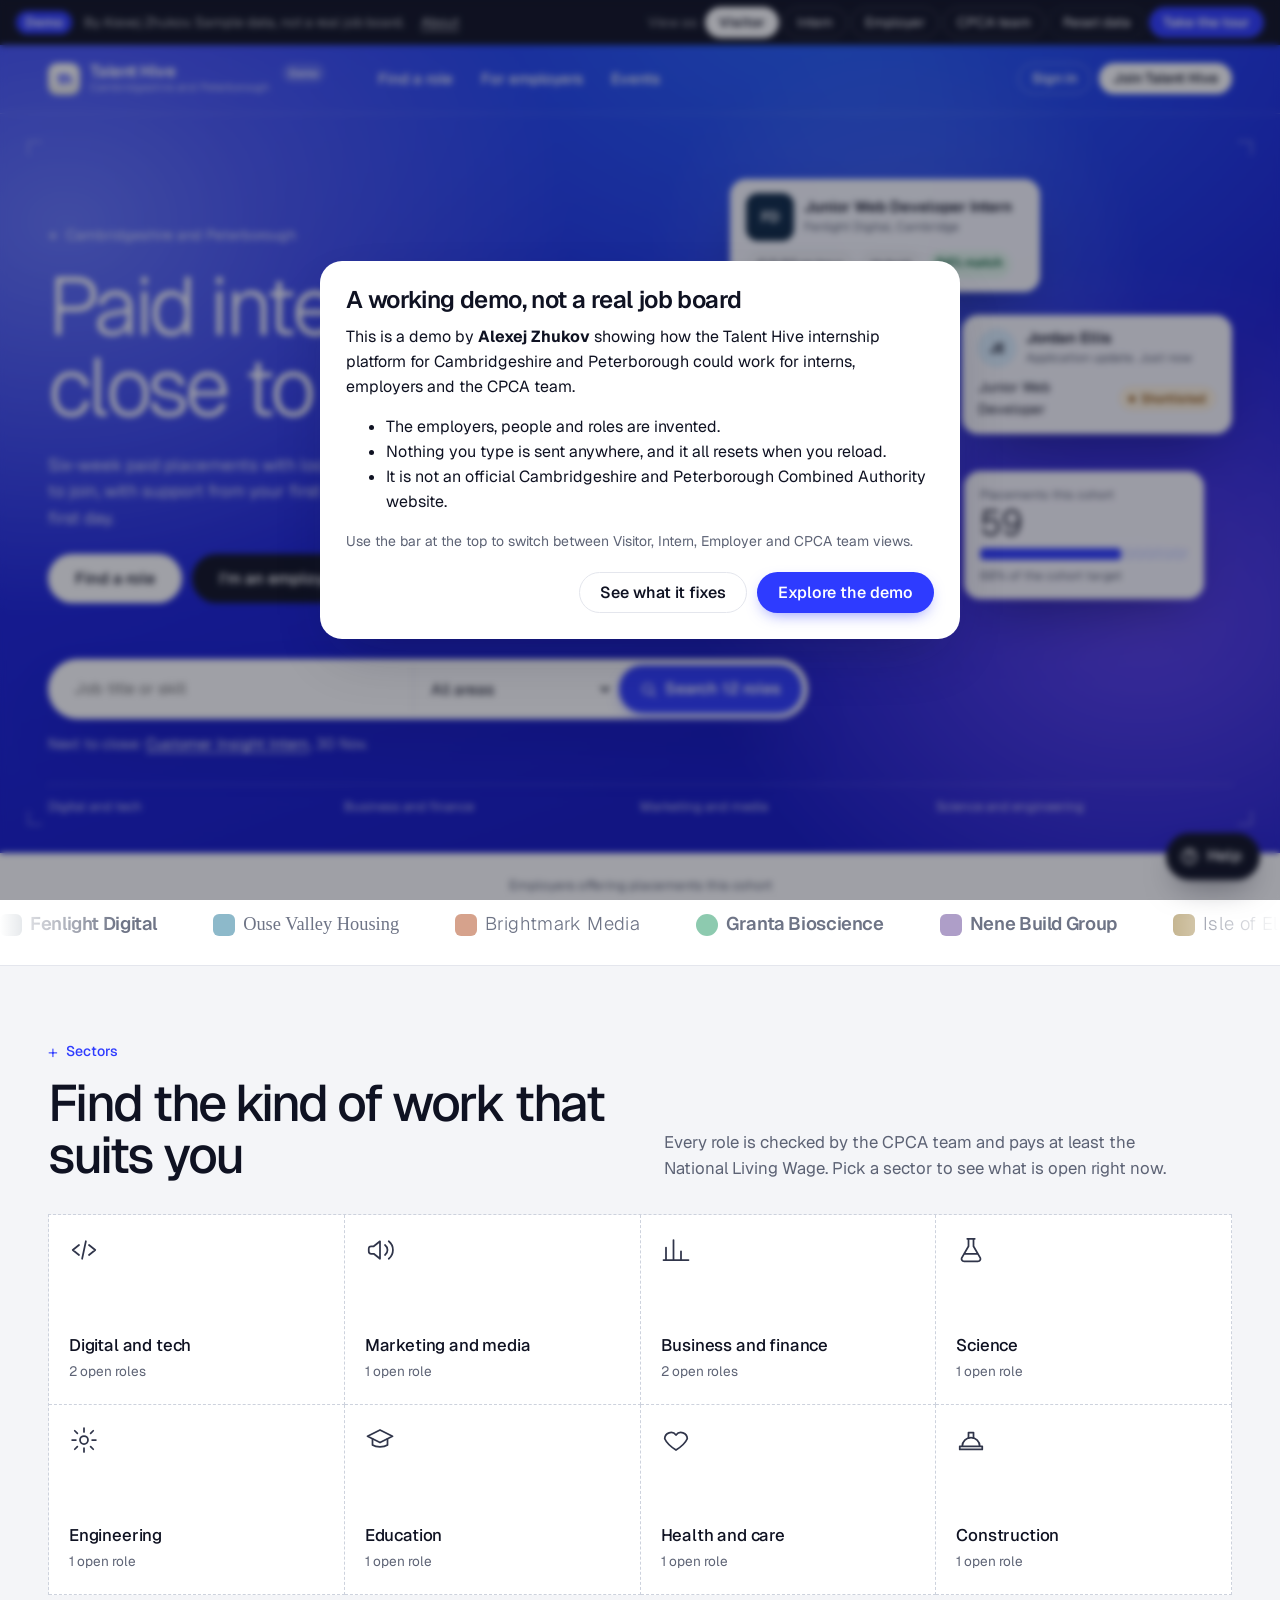
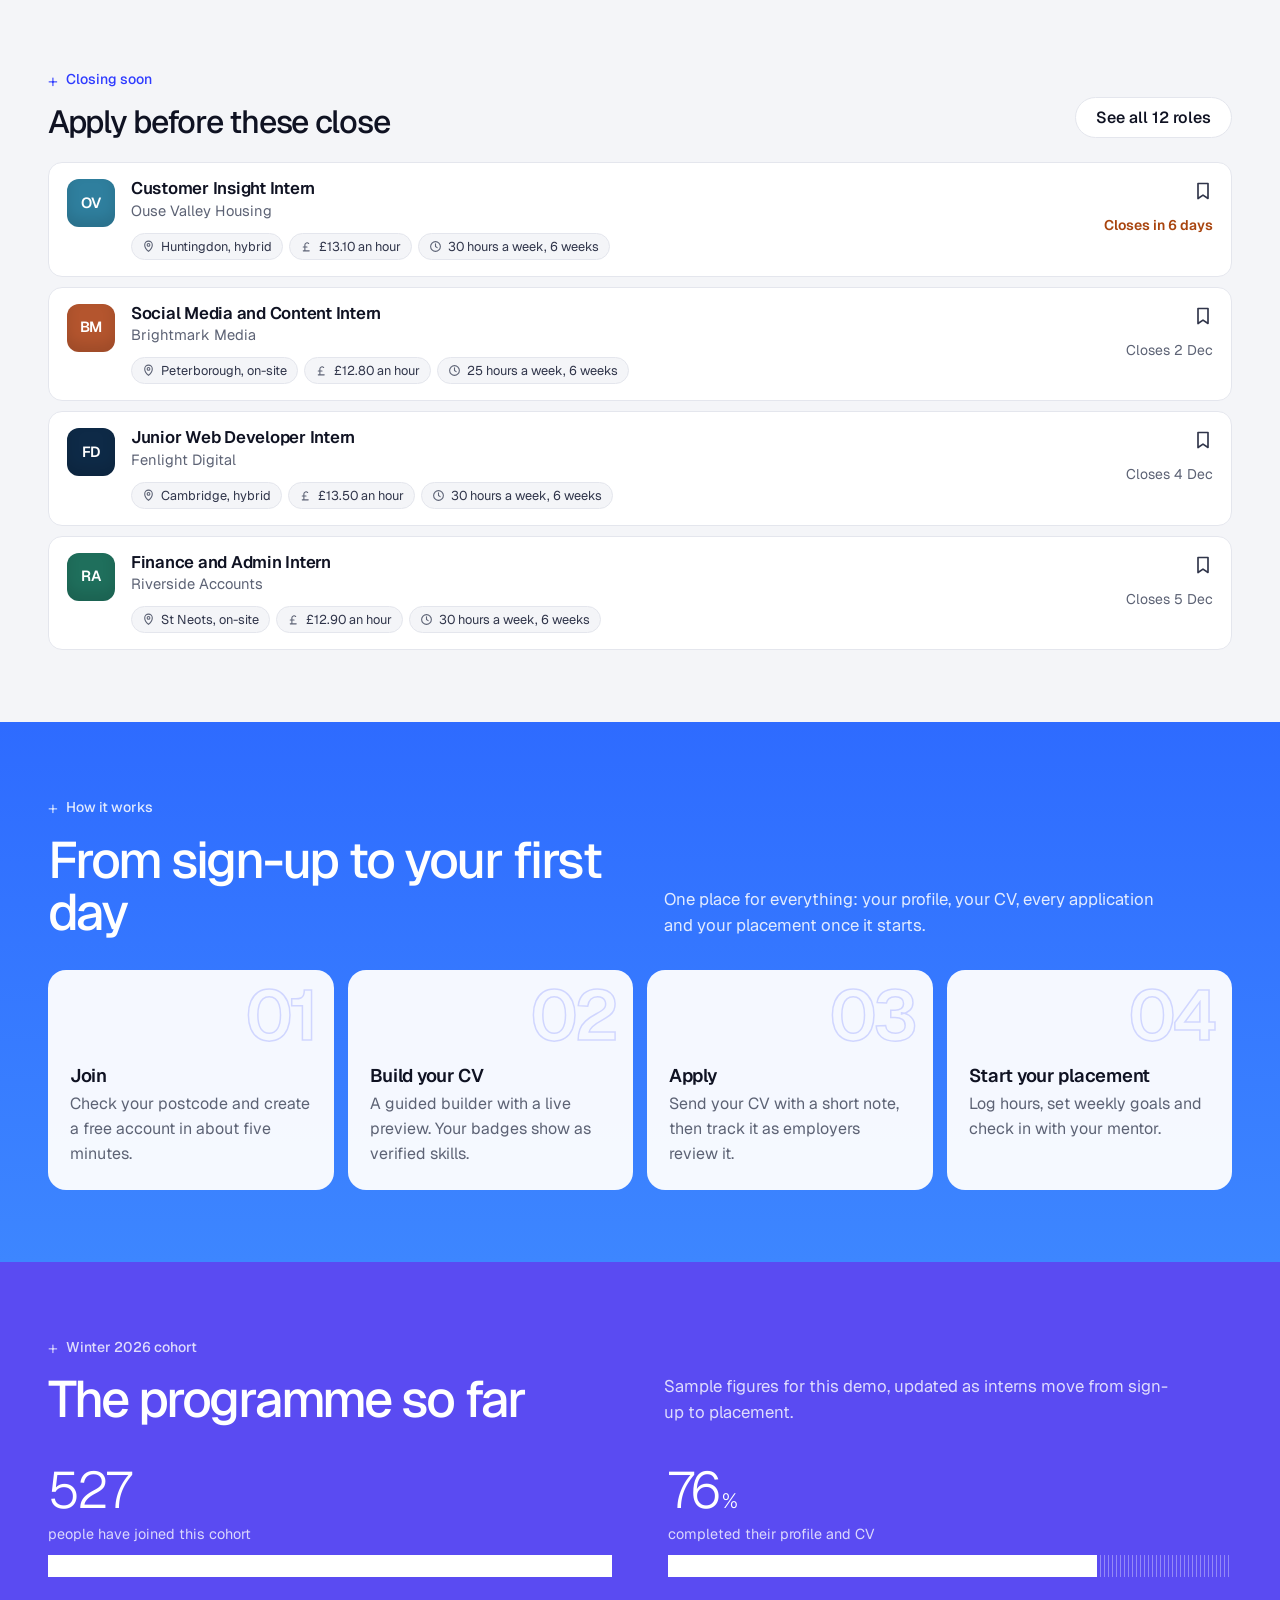
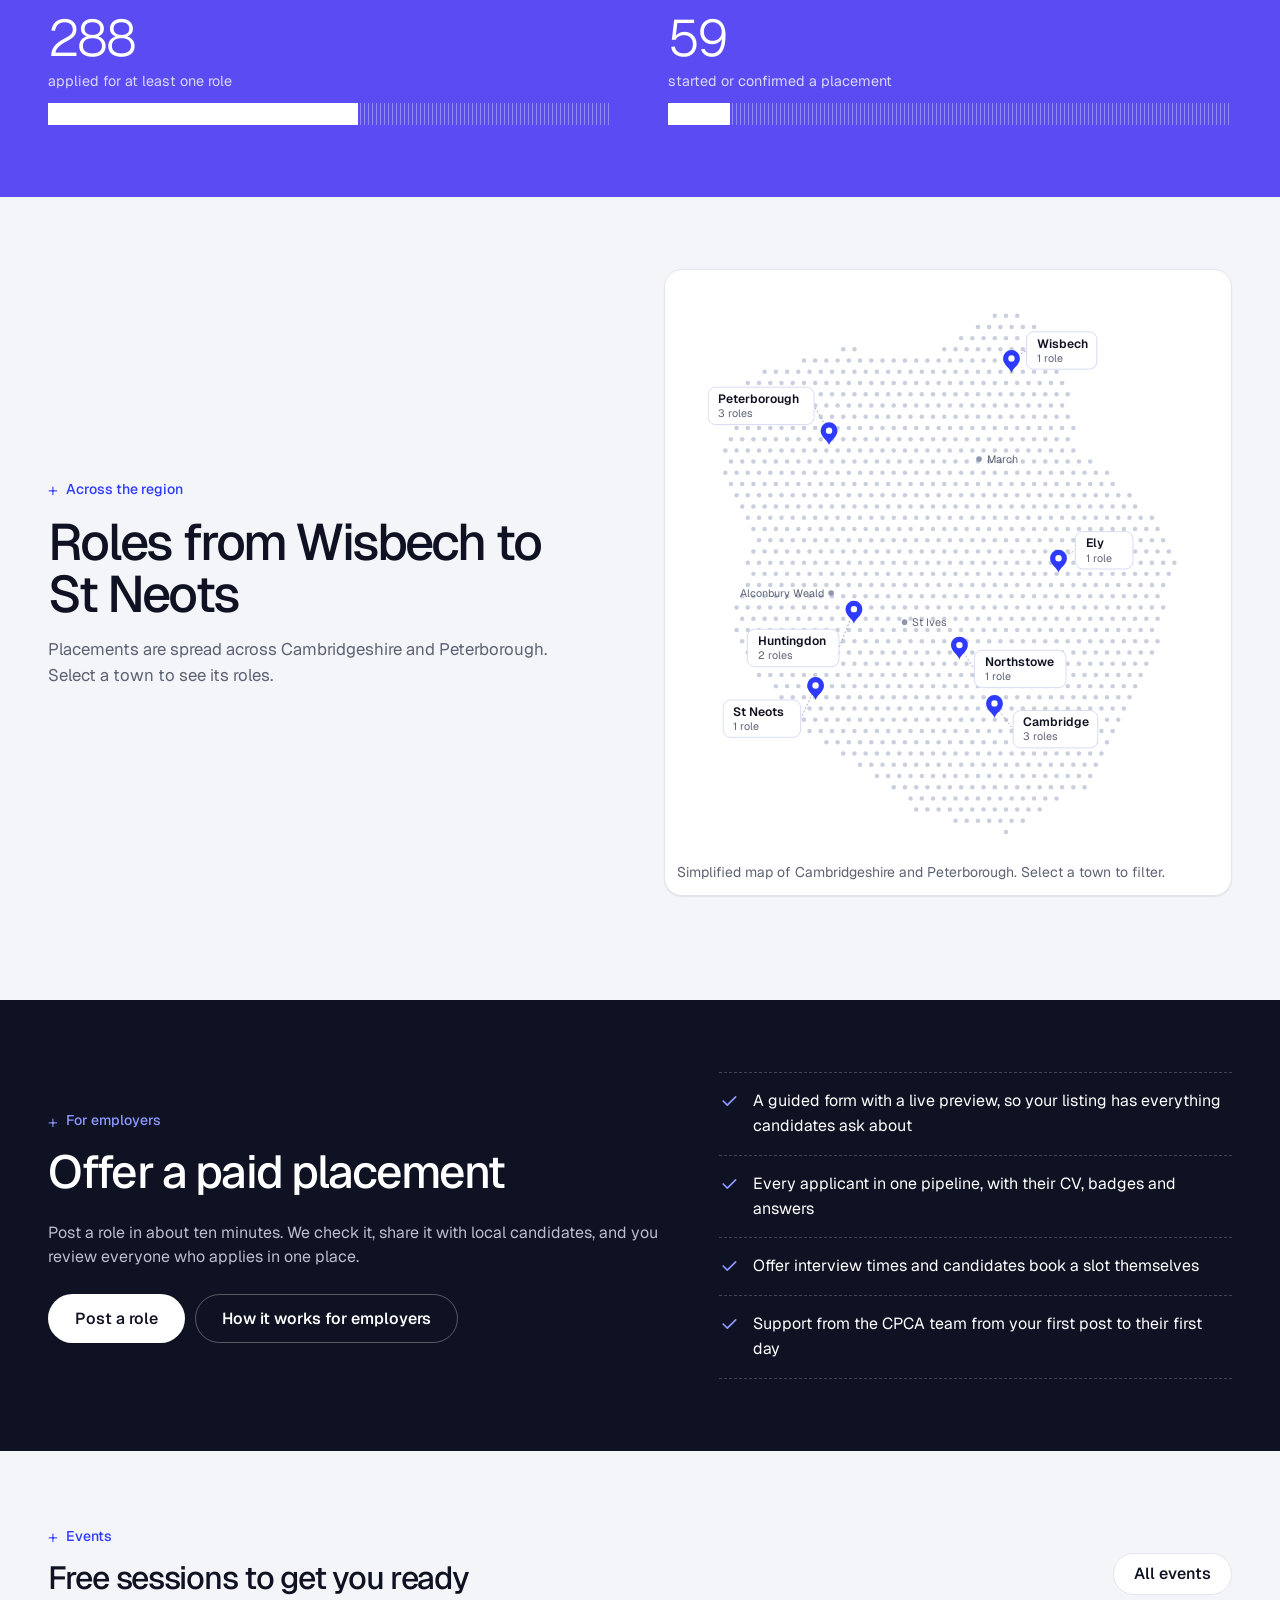
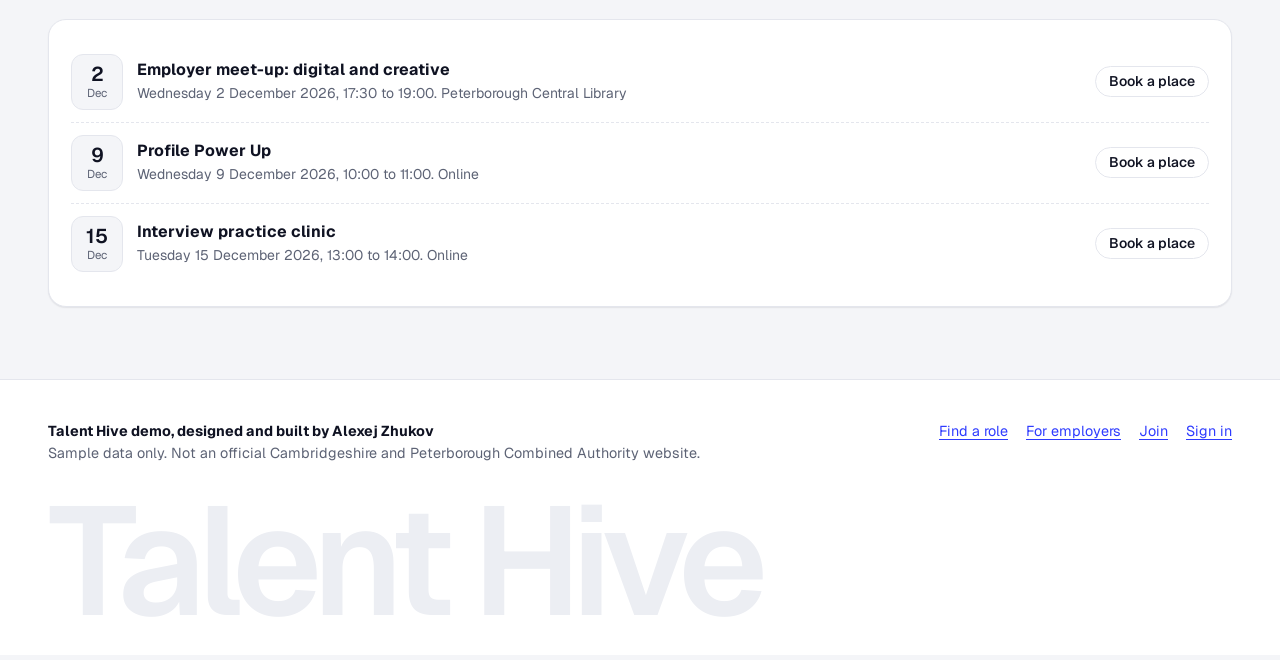
==== commit 3328c260: "Round 3: presenter page, match breakdown, interview practice, settings, calendar, employer sign-up, " ====
--- a/index.html
+++ b/index.html
@@ -573,7 +573,8 @@
 .checklist svg{width:19px;height:19px;flex:none;margin-top:2px;color:var(--muted)}
 .ok svg{color:var(--mint)}
 .bad svg{color:var(--red)}
-.tabs{display:inline-flex;gap:4px;background:var(--surface-2);padding:4px;border-radius:999px;margin-bottom:18px}
+.tabs{display:inline-flex;gap:4px;background:var(--surface-2);padding:4px;border-radius:999px;margin-bottom:18px;max-width:100%;overflow-x:auto}
+.tabs button{white-space:nowrap}
 .tabs button{background:none;border:0;padding:8px 14px;font-weight:500;color:var(--muted);cursor:pointer;border-radius:999px}
 .tabs button[aria-selected="true"]{color:var(--ink);background:#fff;box-shadow:var(--shadow-sm)}
 .listitem{display:flex;gap:14px;align-items:center;padding:12px 0;border-bottom:1px dashed var(--line)}
@@ -842,6 +843,163 @@
   body.print-cv #cv-preview{position:absolute;left:0;top:0;width:100%;border:0;box-shadow:none}
 }
 
+/* ===== Round 3 ===== */
+.hero-sm .inner{padding-top:120px}
+.hero-sm h1{font-size:clamp(2.4rem,5vw,4.2rem);max-width:18ch}
+.fixgrid{display:grid;grid-template-columns:repeat(2,1fr);border-top:1px dashed var(--dash);border-left:1px dashed var(--dash)}
+.fix{display:grid;grid-template-columns:56px 1fr;gap:6px 14px;padding:22px;border-right:1px dashed var(--dash);border-bottom:1px dashed var(--dash);background:var(--white);align-content:start}
+.fix-n{grid-row:span 3;font-size:2rem;font-weight:300;letter-spacing:-.04em;color:var(--blue);line-height:1}
+.fix p{margin:2px 0 0}
+.fix-was p{color:var(--muted);text-decoration:line-through;text-decoration-color:rgba(217,54,43,.45)}
+.fix .btn{justify-self:start;margin-top:6px}
+.featurecard{text-decoration:none;color:var(--ink);transition:transform .25s var(--ease),box-shadow .25s}
+.featurecard:hover{transform:translateY(-3px);box-shadow:var(--shadow);color:var(--ink)}
+.fc-ic{width:44px;height:44px;border-radius:12px;background:var(--blue-50);color:var(--blue);display:grid;place-items:center;margin-bottom:12px}
+.fc-ic.sm{width:36px;height:36px;margin:0}
+.fc-ic svg{width:21px;height:21px}
+.matchpanel{margin-bottom:24px}
+.mp-top{display:flex;gap:16px;align-items:center;margin-bottom:10px}
+.mp-top .ring{width:84px;height:84px}
+.practice .pr-top{display:flex;justify-content:space-between;align-items:center;gap:10px;flex-wrap:wrap}
+.pr-timer{display:flex;align-items:center;gap:10px}
+#pr-time{font-size:1.6rem;font-weight:300;font-variant-numeric:tabular-nums;letter-spacing:-.02em;min-width:64px;text-align:right}
+#pr-time.over{color:var(--red)}
+.pr-q{font-size:1.45rem;font-weight:500;letter-spacing:-.025em;line-height:1.25}
+.star{display:grid;grid-template-columns:1fr 1fr;gap:0 14px}
+.certificate{border:1px solid var(--line);border-radius:16px;padding:34px;background:linear-gradient(160deg,#fff 50%,#EEF0FF);position:relative;overflow:hidden}
+.certificate::after{content:"";position:absolute;right:-90px;bottom:-90px;width:260px;height:260px;border-radius:50%;border:30px solid rgba(46,59,255,.07)}
+.cert-top{display:flex;justify-content:space-between;align-items:center}
+.cert-name{font-size:2.6rem;font-weight:300;letter-spacing:-.04em;line-height:1.1;margin-bottom:12px}
+.cert-badges{display:flex;gap:8px;flex-wrap:wrap;margin:16px 0 28px}
+.cert-sign{display:grid;grid-template-columns:1fr 1fr;gap:24px;border-top:1px dashed var(--dash);padding-top:16px}
+.cert-sign .sig{font-family:"Brush Script MT","Segoe Script",cursive;font-size:1.6rem;color:var(--ink-2)}
+.alertform,.rulesform{display:grid;grid-template-columns:repeat(3,1fr) auto;gap:12px;align-items:end;margin-top:16px;padding-top:16px;border-top:1px dashed var(--line)}
+.alertform .field,.rulesform .field{margin:0}
+.rulesform{grid-template-columns:1fr 1fr}
+.rulesform .btn{justify-self:start}
+.cal{padding:0;overflow:hidden}
+.cal-grid{display:grid;grid-template-columns:64px repeat(5,minmax(120px,1fr));overflow-x:auto;position:relative}
+.cal-times{position:relative;margin-top:58px;border-right:1px solid var(--line)}
+.cal-times span{position:absolute;right:10px;font-size:.75rem;color:var(--muted);transform:translateY(-50%)}
+.cal-day{border-right:1px dashed var(--line);min-width:120px}
+.cal-day:last-child{border-right:0}
+.cal-h{height:58px;display:flex;flex-direction:column;align-items:center;justify-content:center;border-bottom:1px solid var(--line)}
+.cal-h b{font-size:1.15rem;font-weight:600}
+.cal-body{position:relative;background-image:repeating-linear-gradient(180deg,transparent 0 51px,var(--line) 51px 52px)}
+.cal-ev{position:absolute;left:6px;right:6px;border:0;border-radius:10px;padding:6px 9px;text-align:left;cursor:pointer;display:flex;flex-direction:column;gap:1px;overflow:hidden;font-size:.78rem;line-height:1.25;transition:transform .2s var(--ease),box-shadow .2s}
+.cal-ev:hover{transform:translateY(-1px);box-shadow:var(--shadow)}
+.cal-ev b{font-size:.84rem}
+.cal-ev.k-b{background:var(--blue);color:#fff}
+.cal-ev.k-o{background:repeating-linear-gradient(135deg,var(--blue-50) 0 6px,#fff 6px 12px);color:var(--blue-600);box-shadow:inset 0 0 0 1px var(--blue-100)}
+.cal-ev.k-t{background:var(--lime-50);color:var(--lime-ink)}
+.cal-ev.k-p{background:#F7A8EE;color:#5b1d52}
+.lg-dot{width:10px;height:10px;border-radius:3px;display:inline-block}
+.lg-dot.hatch{background:repeating-linear-gradient(135deg,var(--blue-100) 0 2px,#fff 2px 4px);box-shadow:inset 0 0 0 1px var(--blue-100)}
+.live-dot{width:9px;height:9px;border-radius:50%;background:var(--mint);box-shadow:0 0 0 0 rgba(31,164,99,.5);animation:livepulse 1.8s infinite}
+@keyframes livepulse{70%{box-shadow:0 0 0 8px rgba(31,164,99,0)}100%{box-shadow:0 0 0 0 rgba(31,164,99,0)}}
+.feed{list-style:none;padding:0;margin:0}
+.feed li{display:grid;grid-template-columns:44px 1fr;gap:8px;padding:9px 0;border-bottom:1px dashed var(--line);font-size:.9rem}
+.feed li:last-child{border:0}
+.feed li.fresh{animation:feedin .6s var(--ease)}
+@keyframes feedin{from{opacity:0;transform:translateY(-8px);background:var(--blue-50)}}
+.gantt{position:relative;padding-top:26px}
+.g-months{position:absolute;top:0;left:130px;right:0;height:20px}
+.g-months span{position:absolute;font-size:.75rem;color:var(--muted);border-left:1px dashed var(--line);padding-left:6px;height:calc(100% + 170px)}
+.g-row{display:grid;grid-template-columns:130px 1fr;align-items:center;height:40px}
+.g-l{font-size:.9rem;font-weight:500}
+.g-track{position:relative;height:22px}
+.g-bar{position:absolute;top:0;bottom:0;border-radius:8px;animation:barin .9s var(--ease) both}
+@keyframes barin{from{clip-path:inset(0 100% 0 0)}to{clip-path:inset(0 0 0 0)}}
+.g-bar.g0{background:var(--blue)}
+.g-bar.g1{background:#F7A8EE}
+.g-bar.g2{background:var(--violet)}
+.g-bar.g3{background:var(--hatch),var(--blue-50);box-shadow:inset 0 0 0 1px var(--blue-100)}
+.g-today{position:absolute;top:20px;bottom:0;width:0;border-left:2px solid var(--red)}
+.g-today span{position:absolute;top:-22px;left:-20px;font-size:.72rem;font-weight:600;color:var(--red);background:var(--white);padding:0 4px}
+.rowlink{font-weight:600;color:var(--ink);text-decoration:none}
+.rowlink:hover{color:var(--blue);text-decoration:underline}
+.helpbtn{position:fixed;right:20px;bottom:20px;z-index:65;display:flex;align-items:center;gap:8px;background:var(--ink);color:#fff;border:0;border-radius:999px;padding:11px 18px 11px 14px;font-weight:550;cursor:pointer;box-shadow:0 14px 30px -10px rgba(15,18,34,.5);transition:transform .2s var(--ease)}
+.helpbtn:hover{transform:translateY(-2px)}
+.helpbtn svg{width:19px;height:19px}
+.faq details{border-bottom:1px dashed var(--line);padding:12px 0}
+.faq summary{cursor:pointer;font-weight:550;list-style:none;display:flex;justify-content:space-between;gap:10px}
+.faq summary::after{content:"+";font-weight:300;font-size:1.3rem;line-height:1;color:var(--blue);transition:transform .2s}
+.faq details[open] summary::after{transform:rotate(45deg)}
+.faq details p{margin:8px 0 0;color:var(--ink-2)}
+@media (max-width:1080px){.fixgrid{grid-template-columns:1fr}}
+@media (max-width:720px){
+  .star,.alertform,.rulesform{grid-template-columns:1fr}
+  .helpbtn span{display:none}
+  .helpbtn{padding:12px}
+  .cert-sign{grid-template-columns:1fr}
+  .cert-name{font-size:1.9rem}
+  .g-row{grid-template-columns:90px 1fr}
+  .g-months{left:90px}
+  .g-today{display:none}
+}
+
+/* ===== Dark mode ===== */
+
+/* panels that used inline styles */
+.boostpanel{background:linear-gradient(165deg,#fff 35%,#FCE4F8);border-color:#F6D3EF}
+.boostpanel .streak{background:#fff}
+.draftpanel{background:linear-gradient(160deg,#fff 30%,var(--blue-50));border-color:var(--blue-100)}
+.charttip{position:absolute;pointer-events:none;background:#0F1222;color:#fff;font-size:.85rem;padding:6px 10px;border-radius:8px;white-space:nowrap;transform:translate(-50%,-110%);z-index:5}
+
+html.dark{--ink:#ECEEF6;--ink-2:#C9CDDB;--muted:#9AA1B5;--white:#151826;--surface:#0D0F19;--surface-2:#1C2033;--line:#262B40;--dash:#343A54;--blue-50:#1A1F4A;--blue-100:#2A3270;--blue-600:#AEB6FF;--link:#8E99FF;
+  --mint-50:#10301F;--mint-ink:#7BE0A8;--honey-50:#33260E;--honey-ink:#FFCB7A;--red-50:#3A1714;--pink-50:#3A1534;--pink-ink:#F7A8EE;--lime-50:#22300C;--lime-ink:#C7EE74;--peach-50:#3A2213;--peach-ink:#FFB38A;--lav-50:#1F1D4A;
+  --hatch:repeating-linear-gradient(135deg,rgba(142,153,255,.22) 0 2px,transparent 2px 7px);color-scheme:dark}
+html.dark body{background:var(--surface)}
+html.dark .btn-ghost,html.dark .tb-btn,html.dark .side-search,html.dark kbd,html.dark .chip,html.dark .seg span,html.dark .pick span,html.dark .quizopt,html.dark .matchbtn,html.dark .kbd button,html.dark .tile,html.dark .listitem .date,html.dark .cvexp,html.dark .preview-frame,html.dark .conv .msgs,html.dark .msg,html.dark .empty,html.dark .reply,html.dark .review,html.dark .tabs button[aria-selected="true"],html.dark .viewtog button[aria-pressed="true"],html.dark .col h3 .muted,html.dark .streak{background:var(--white);color:var(--ink)}
+html.dark .btn-ghost{border-color:var(--line)}
+html.dark .btn-honey{background:var(--ink);color:#0D0F19}
+html.dark .btn-dark{background:#000}
+html.dark input[type=text],html.dark input[type=search],html.dark input[type=email],html.dark input[type=number],html.dark input[type=date],html.dark input[type=datetime-local],html.dark select,html.dark textarea{background:#0F1220;border-color:var(--dash);color:var(--ink)}
+html.dark .table tbody tr:hover{background:#191D2E}
+html.dark .cvpaper{background:#fff;color:#0F1222}
+html.dark .cvpaper h2,html.dark .cvpaper *{color:#0F1222}
+html.dark .gamecard,html.dark .steps li,html.dark .cert,html.dark .certificate,html.dark .pub-header,html.dark .marquee,html.dark .pub-footer,html.dark .sector,html.dark .fix{background:var(--white)}
+html.dark .marquee::before{background:linear-gradient(90deg,var(--white),transparent)}
+html.dark .marquee::after{background:linear-gradient(-90deg,var(--white),transparent)}
+html.dark .pub-header.on-blue{background:transparent}
+html.dark .shell{background:linear-gradient(to right,var(--white) 259px,var(--line) 259px,var(--line) 260px,var(--surface) 260px)}
+html.dark .regionmap .dot{fill:#2C3352}
+html.dark .regionmap .callout{fill:var(--white);stroke:var(--dash)}
+html.dark .chart text{fill:var(--muted)}
+html.dark .fcard{background:#fff;color:#0F1222}
+html.dark .fcard .chip{background:#F4F5F8;color:#30354A;border-color:#E4E6ED}
+html.dark .pub-footer .huge{color:#1C2033}
+html.dark .avatar{color:#0F1222}
+html.dark .tour-card,html.dark .modal,html.dark .drawer,html.dark .pop{background:var(--white)}
+html.dark .toast{background:#ECEEF6;color:#0F1222}
+html.dark .helpbtn{background:#ECEEF6;color:#0F1222}
+html.dark .tray{background:#ECEEF6;color:#0F1222}
+html.dark .tray .btn-quiet{color:#0F1222}
+html.dark .g-today span{background:var(--white)}
+html.dark .callout-ins{background:var(--blue-50)}
+html.dark .cal-ev.k-o{background:repeating-linear-gradient(135deg,var(--blue-50) 0 6px,var(--white) 6px 12px)}
+html.dark .board li:nth-child(-n+3) .pos{background:var(--ink);color:#0D0F19}
+html.dark .demobar button[aria-pressed="true"]{background:#fff;color:#0F1222}
+
+.cal-day.today .cal-h b{background:var(--blue);color:#fff;border-radius:999px;padding:0 9px}
+
+html.dark .demobar{background:#05060C;color:#E3E6F2}
+html.dark .boostpanel{background:linear-gradient(165deg,var(--white) 40%,#3A1838);border-color:#4A2547}
+html.dark .boostpanel .streak{background:var(--surface-2)}
+html.dark .draftpanel{background:linear-gradient(160deg,var(--white) 35%,#1D2358);border-color:var(--blue-100)}
+html.dark .hero .ctas .btn-primary,html.dark .pub-header.on-blue .btn-primary{background:#fff;color:#0F1222}
+html.dark .hero .ctas .btn-primary:hover{background:#EEF0FF}
+html.dark .hero .ctas .btn-dark{background:#05060C;color:#fff}
+html.dark .searchbar{background:var(--white);color:var(--ink);box-shadow:0 30px 60px -24px rgba(0,0,0,.7)}
+html.dark .searchbar input,html.dark .searchbar select{background:transparent;border-color:var(--line)}
+html.dark .charttip{background:#ECEEF6;color:#0F1222}
+html.dark .btn-honey{background:#ECEEF6;color:#0F1222}
+html.dark .facts{background:var(--white)}
+html.dark .tb-btn:hover{background:var(--surface-2)}
+html.dark .topbar .searchtrigger{background:var(--white)}
+html.dark .cvpaper .chip{background:#F4F5F8;border-color:#E4E6ED;color:#0F1222}
+html.dark .cvpaper .chip svg{color:var(--blue)}
+
 </style>
 </head>
 <body>
@@ -1393,10 +1551,11 @@
     <p>This is a demo by <b>Alexej Zhukov</b> showing how the Talent Hive internship platform for Cambridgeshire and Peterborough could work for interns, employers and the CPCA team.</p>
     <ul><li>The employers, people and roles are invented.</li><li>Nothing you type is sent anywhere, and it all resets when you reload.</li><li>It is not an official Cambridgeshire and Peterborough Combined Authority website.</li></ul>
     <p class="small muted">Use the bar at the top to switch between Visitor, Intern, Employer and CPCA team views.</p>
-    <footer><button class="btn btn-primary" data-act="intro-ok">Explore the demo</button></footer>`, {label:'About this demo'});
-}
+    <footer><a class="btn btn-ghost" href="#/about-demo" data-act="intro-fixes">See what it fixes</a><button class="btn btn-primary" data-act="intro-ok">Explore the demo</button></footer>`, {label:'About this demo'});
+}
+ACT['intro-fixes'] = () => { try { localStorage.setItem('th-intro-seen', '1'); } catch (e) {} closeModal(); go('#/about-demo'); };
 ACT['intro-ok'] = () => { try { localStorage.setItem('th-intro-seen', '1'); } catch (e) {} closeModal(); };
-ACT.about = () => showIntro();
+ACT.about = () => go('#/about-demo');
 function maybeIntro(){ let seen = false; try { seen = localStorage.getItem('th-intro-seen') === '1'; } catch (e) {} if (!seen) showIntro(); }
 
 /* ---------- Notifications ---------- */
@@ -1523,6 +1682,7 @@
     ${sw('spacing','Easier reading','More space between letters, words and lines')}
     ${sw('contrast','Higher contrast','Darker text and stronger borders')}
     ${sw('motion','Reduce motion','Turns off animations and moving effects')}
+    ${sw('dark','Dark mode','Light text on a dark background')}
     <p class="small muted" style="margin:16px 0 0">Settings are saved on this device.</p>`;
 }
 ACT.display = () => openModal(displayPanel(), {label:'Display and accessibility'});
@@ -1657,10 +1817,12 @@
   else if (p[0] === 'employers') { body = pubEmployers(); cur = 'employers'; }
   else if (p[0] === 'signin') body = pubSignin();
   else if (p[0] === 'join') body = joinView();
+  else if (p[0] === 'about-demo') body = aboutDemoView();
+  else if (p[0] === 'employer-join') body = empJoinView();
   else if (p[0] === 'company') { body = `<main id="main" class="section">${companyView(p[1], '#/jobs')}</main>`; cur = 'jobs'; }
   else if (p[0] === 'events') { body = `<main id="main" class="section"><div class="pagehead"><div><h1>Events</h1><p>Free sessions to help you get ready and meet employers.</p></div></div><div class="panel">${S.events.map(eventItem).join('')}</div></main>`; cur = 'events'; }
   else body = `<main id="main" class="section"><h1>Page not found</h1><p>The page you tried to open does not exist. Try the <a href="#/jobs">jobs board</a> or go back to the <a href="#/">home page</a>.</p></main>`;
-  return `<a class="skip" href="#main">Skip to content</a>${pubHeader(cur, !p[0])}${body}${pubFooter()}`;
+  return `<a class="skip" href="#main">Skip to content</a>${pubHeader(cur, !p[0] || p[0] === 'about-demo')}${body}${pubFooter()}`;
 }
 
 const SECTOR_ICON = {digital:'code', marketing:'megaphone', business:'chart', science:'flask', engineering:'cog', education:'graduation', health:'heart', construction:'hardhat', charity:'heart', facilities:'wrench'};
@@ -1906,6 +2068,7 @@
         <div><dt>Starts</dt><dd>${fmtLong(j.starts)}</dd></div>
         <div><dt>Closing date</dt><dd>${fmtLong(j.closes)}</dd></div>
       </dl>
+      ${role === 'intern' ? matchPanel(j) : ''}
       <div class="prose">
         <p style="font-size:1.1rem">${esc(j.summary)}</p>
         <h2>What you will do</h2><ul>${j.duties.map(x => `<li>${esc(x)}</li>`).join('')}</ul>
@@ -1932,7 +2095,7 @@
   <section class="hero"><div class="inner" style="grid-template-columns:1fr">
     <div><h1 style="max-width:18ch">Find your next intern, without the admin</h1>
     <p class="lede">Talent Hive connects local employers with people ready for a paid six-week placement. Posting a role is free, and the CPCA team supports you throughout.</p>
-    <div style="display:flex;gap:10px;flex-wrap:wrap;margin-top:24px"><a class="btn btn-primary btn-lg" href="#/employer/post">Post a role</a><a class="btn btn-ghost btn-lg" href="#/employer">See the employer dashboard</a></div></div>
+    <div style="display:flex;gap:10px;flex-wrap:wrap;margin-top:24px"><a class="btn btn-primary btn-lg" href="#/employer-join">Register your organisation</a><a class="btn btn-ghost btn-lg" href="#/employer">See the employer dashboard</a></div></div>
   </div></section>
   <section class="section">
     <h2>From first post to first day</h2>
@@ -1978,7 +2141,8 @@
     {id:'badges',href:'#/intern/badges',icon:'hex',label:'Skills and badges'},
     {id:'boost',href:'#/intern/boost',icon:'spark',label:'Daily Career Boost',count:gamesLeft},
     {id:'messages',href:'#/intern/messages',icon:'mail',label:'Messages',count:unread},
-    {id:'events',href:'#/intern/events',icon:'calendar',label:'Events'}
+    {id:'events',href:'#/intern/events',icon:'calendar',label:'Events'},
+    {id:'settings',href:'#/intern/settings',icon:'cog',label:'Settings'}
   ];
 }
 function renderIntern(r){
@@ -1991,6 +2155,8 @@
   else if (v === 'jobs') body = jobsBoard('#/intern/jobs');
   else if (v === 'applications') body = internApps();
   else if (v === 'placement') body = placementView();
+  else if (v === 'practice') body = practiceView(p[2]);
+  else if (v === 'settings') body = settingsView('intern');
   else if (v === 'company') body = companyView(p[2], '#/intern/jobs');
   else if (v === 'cv') body = cvBuilder();
   else if (v === 'badges') body = badgesView();
@@ -2047,9 +2213,9 @@
       </section>
     </div>
     <div class="stack">
-      <section class="panel" aria-labelledby="boost-h" style="background:linear-gradient(165deg,#fff 35%,#FCE4F8);border-color:#F6D3EF">
+      <section class="panel boostpanel" aria-labelledby="boost-h">
         <h2 id="boost-h">Daily Career Boost</h2>
-        <div class="boosthead" style="margin-bottom:12px"><div class="streak" style="background:#fff"><span class="hex">${S.boost.streak}</span><div><b>day streak</b><div class="small muted">${S.boost.points} points</div></div></div></div>
+        <div class="boosthead" style="margin-bottom:12px"><div class="streak"><span class="hex">${S.boost.streak}</span><div><b>day streak</b><div class="small muted">${S.boost.points} points</div></div></div></div>
         <p class="small" style="margin-bottom:12px">${played === 3 ? 'All three games done today. Come back tomorrow to keep your streak.' : `${3 - played} of 3 games left today. Each takes about two minutes.`}</p>
         <a class="btn btn-primary" href="#/intern/boost">${played === 3 ? 'See your progress' : 'Play today\'s games'}</a>
       </section>
@@ -2074,7 +2240,7 @@
     <h3>Before the day</h3>
     <ul><li>Re-read the <a href="#/intern/jobs/${j.id}">job description</a> and pick three examples that match it.</li><li>Practise answering with the STAR method. The Workplace Quiz covers it.</li><li>Plan your journey and aim to arrive ten minutes early.</li></ul>
     <h3>Bring with you</h3><ul><li>An example of a spreadsheet you have built, as the employer asked.</li><li>Two questions to ask them about the team.</li></ul>
-    <footer><a class="btn btn-ghost" href="#/intern/boost/quiz">Practise with the quiz</a><a class="btn btn-primary" href="#/intern/messages">Message the employer</a></footer>`, {label:'Prepare for your interview'});
+    <footer><a class="btn btn-ghost" href="#/intern/practice/${a.id}" data-act="close-go">Practise answers</a><a class="btn btn-ghost" href="#/intern/boost/quiz" data-act="close-go">Take the quiz</a><a class="btn btn-primary" href="#/intern/messages">Message the employer</a></footer>`, {label:'Prepare for your interview'});
 };
 
 function savedJobs(){
@@ -2345,7 +2511,7 @@
 function interviewBlock(a){
   if (a.status !== 'interview') return '';
   if (a.slots && a.slots.length) return `<div class="slotbox"><b>Choose a time for your interview</b><p class="small muted" style="margin:2px 0 10px">${esc(a.where || 'Video call')}. About 45 minutes.</p><div class="chips">${a.slots.map(s => `<button class="btn btn-ghost btn-sm" data-act="pickslot" data-id="${a.id}" data-slot="${s}">${fmtSlot(s)}</button>`).join('')}</div></div>`;
-  return `<div class="slotbox ok"><div><b>Interview booked</b><div>${esc(a.interview || 'The employer will confirm a time')}</div></div>${a.when ? `<button class="btn btn-ghost btn-sm" data-act="ics" data-id="${a.id}">${icon('calendar')}Add to calendar</button>` : ''}</div>`;
+  return `<div class="slotbox ok"><div><b>Interview booked</b><div>${esc(a.interview || 'The employer will confirm a time')}</div></div><div style="display:flex;gap:8px;flex-wrap:wrap"><a class="btn btn-ghost btn-sm" href="#/intern/practice/${a.id}">${icon('quiz')}Practise for it</a>${a.when ? `<button class="btn btn-ghost btn-sm" data-act="ics" data-id="${a.id}">${icon('calendar')}Add to calendar</button>` : ''}</div></div>`;
 }
 
 /* ---------- Sign up ---------- */
@@ -2424,7 +2590,7 @@
       <section class="panel"><h2>Hours</h2><table class="table"><thead><tr><th>Week</th><th class="num">Hours</th><th>Status</th></tr></thead><tbody>${P.hours.map(h => `<tr><td>Week ${h.wk}</td><td class="num">${h.h}</td><td>${h.ok ? status('approved','Approved') : status('pending','Waiting')}</td></tr>`).join('')}</tbody></table>
         <form data-form="hours" class="row" style="flex-direction:row;gap:8px;margin-top:12px;align-items:flex-end"><div style="flex:1"><label for="hh" class="small">Add hours for week ${P.week}</label><input id="hh" name="h" type="number" min="1" max="10" value="6"></div><button class="btn btn-ghost" style="flex:none">Log hours</button></form>
         <p class="small muted" style="margin:10px 0 0">Approved hours are paid by your employer at ${money(13.5)} an hour.</p></section>
-      <section class="panel cert"><div class="cert-ico">${icon('graduation')}</div><h2>Completion certificate</h2><p class="small">Unlocks after week 6, with your employer's reference and the Experience of Work badge.</p><div class="meter honey"><i style="width:${Math.round(P.week / 6 * 100)}%"></i></div><p class="small muted" style="margin:6px 0 0">${6 - P.week} weeks to go</p></section>
+      <section class="panel cert"><div class="cert-ico">${icon('graduation')}</div><h2>Completion certificate</h2><p class="small">Unlocks after week 6, with your employer's reference and the Experience of Work badge.</p><div class="meter honey"><i style="width:${Math.round(P.week / 6 * 100)}%"></i></div><p class="small muted" style="margin:6px 0 12px">${6 - P.week} weeks to go</p><button class="btn btn-ghost btn-sm" data-act="cert">${icon('eye')}Preview certificate</button></section>
     </div>
   </div>`;
 }
@@ -2624,10 +2790,12 @@
     {id:'post',href:'#/employer/post',icon:'plus',label:'Post a role'},
     {id:'listings',href:'#/employer/listings',icon:'list',label:'My listings'},
     {id:'pipeline',href:'#/employer/pipeline',icon:'kanban',label:'Applicants',count:fresh},
+    {id:'interviews',href:'#/employer/interviews',icon:'calendar',label:'Interviews'},
     {id:'placements',href:'#/employer/placements',icon:'graduation',label:'Placements'},
     {id:'talent',href:'#/employer/talent',icon:'search',label:'Talent search'},
     {id:'messages',href:'#/employer/messages',icon:'mail',label:'Messages',count:unread},
-    {id:'profile',href:'#/employer/profile',icon:'building',label:'Company profile'}
+    {id:'profile',href:'#/employer/profile',icon:'building',label:'Company profile'},
+    {id:'settings',href:'#/employer/settings',icon:'cog',label:'Settings'}
   ];
 }
 function renderEmployer(r){
@@ -2638,6 +2806,8 @@
   else if (v === 'listings' && r.parts[2]) body = insightsView(r.parts[2]);
   else if (v === 'listings') body = listingsView();
   else if (v === 'placements') body = empPlacementsView();
+  else if (v === 'interviews') body = interviewsView();
+  else if (v === 'settings') body = settingsView('employer');
   else if (v === 'pipeline'){ if (r.parts[2]) S.pipelineJob = r.parts[2]; body = pipelineView(); }
   else if (v === 'talent') body = talentView();
   else if (v === 'messages') body = messagesView('employer');
@@ -2667,7 +2837,7 @@
   <div class="grid-main">
     <section class="panel"><div class="section-head" style="margin-bottom:8px"><h2 style="margin:0">Your listings</h2><a href="#/employer/listings">Manage listings</a></div>${listingsTable(jobs)}</section>
     <div class="stack">
-      ${draft ? `<section class="panel" style="background:linear-gradient(160deg,#fff 30%,var(--blue-50));border-color:var(--blue-100)"><h2>Finish your draft</h2><p class="small">${esc(draft.title)} is saved but not yet submitted for approval.</p><button class="btn btn-primary btn-sm" data-act="editdraft" data-id="${draft.id}">Finish and submit</button></section>` : ''}
+      ${draft ? `<section class="panel draftpanel"><h2>Finish your draft</h2><p class="small">${esc(draft.title)} is saved but not yet submitted for approval.</p><button class="btn btn-primary btn-sm" data-act="editdraft" data-id="${draft.id}">Finish and submit</button></section>` : ''}
       <section class="panel"><h2>Latest applicants</h2>${apps.sort((a,b) => d(b.history[0][1]) - d(a.history[0][1])).slice(0,4).map(a => { const i = intern(a.intern); return `<div class="listitem">${avatar(i)}<div class="grow"><b>${esc(i.name)}</b><div class="small muted">${esc(job(a.job).title)}. Applied ${fmt(a.history[0][1])}</div></div>${status(a.status)}</div>`; }).join('')}
       <a class="btn btn-quiet btn-sm" href="#/employer/pipeline">Open pipeline</a></section>
     </div>
@@ -2722,12 +2892,12 @@
   const steps = [
     () => inp('title','Job title',{hint:'Keep it plain, for example "Marketing Intern"'}) + `<div class="row">${inp('sector','Sector',{select:SECTORS.map(s => [s.id,s.name])})}${inp('programme','Type',{select:PROGRAMMES.map(p => [p,p])})}</div>` + inp('summary','Summary',{area:true,hint:'One or two sentences. This shows in search results.'}),
     () => `<div class="row">${inp('area','Area',{select:AREAS.map(a => [a,a])})}${inp('mode','Where they will work',{select:[['On-site','On-site'],['Hybrid','Hybrid'],['Remote','Remote']]})}</div>
-      <div class="row">${inp('hours','Hours a week',{type:'number',hint:'Between 15 and 37.5'})}${inp('pay','Pay per hour (£)',{type:'number',step:'0.01',hint:`At least £${NLW}, the National Living Wage`})}</div>
+      <div class="row">${inp('hours','Hours a week',{type:'number',hint:'Between 15 and 37.5'})}${inp('pay','Pay per hour (£)',{type:'number',step:'0.01',hint:`At least £${minPay().toFixed(2)}, ${minPayLabel()}`})}</div>
       <div class="row">${inp('starts','Start date',{type:'date'})}${inp('closes','Closing date',{type:'date'})}</div>`,
     () => inp('duties','What they will do',{area:true,hint:'One task per line'}) + inp('needs','What they need',{area:true,hint:'One requirement per line. Only include what is essential.'}) + inp('skills','Skills they will use',{hint:'Separate with commas. We use these to match candidates.'}),
     () => `<p class="muted">Ask up to three short questions. Applicants answer them when they apply. Optional.</p>${inp('q1','Question 1')}${inp('q2','Question 2')}${inp('q3','Question 3')}
       <div class="panel" style="background:var(--surface);margin-top:8px"><h3 style="font-size:1rem">Before you submit</h3><ul class="checklist small">
-      ${[['Pay is at least the National Living Wage', +D.pay >= NLW],['Hours, location and dates are filled in', D.hours && D.area && D.starts && D.closes],['At least one duty and one requirement', D.duties.trim() && D.needs.trim()]].map(([t,ok]) => `<li class="${ok ? 'ok' : 'bad'}">${icon(ok ? 'check' : 'alert')}<span>${t}${ok ? '' : ' <b>(check this)</b>'}</span></li>`).join('')}</ul></div>`
+      ${[[`Pay is at least ${minPayLabel()}`, +D.pay >= minPay()],['Hours, location and dates are filled in', D.hours && D.area && D.starts && D.closes],['At least one duty and one requirement', D.duties.trim() && D.needs.trim()]].map(([t,ok]) => `<li class="${ok ? 'ok' : 'bad'}">${icon(ok ? 'check' : 'alert')}<span>${t}${ok ? '' : ' <b>(check this)</b>'}</span></li>`).join('')}</ul></div>`
   ];
   return `<div class="pagehead"><div><h1>${D.id ? 'Edit role' : 'Post a role'}</h1><p>About ten minutes. The CPCA team checks every listing before it goes live.</p></div><button class="btn btn-quiet" data-act="post-example">Fill with an example</button></div>
   <ol class="stepper">${STEPS.map((s,i) => `<li class="${i < st ? 'done' : i === st ? 'now' : ''}" ${i === st ? 'aria-current="step"' : ''}>Step ${i + 1}<br>${s}</li>`).join('')}</ol>
@@ -2760,7 +2930,7 @@
   $$('.err', f).forEach(e => e.hidden = true); $$('[aria-invalid]', f).forEach(e => e.removeAttribute('aria-invalid'));
   need.forEach(k => { if (!String(D[k]).trim()) fail(k, 'Fill in this field'); });
   if (st === 1){
-    if (D.pay && +D.pay < NLW) fail('pay', `Pay must be at least £${NLW} an hour, the National Living Wage`);
+    if (D.pay && +D.pay < minPay()) fail('pay', `Pay must be at least £${minPay().toFixed(2)} an hour, ${minPayLabel()}`);
     if (D.hours && (+D.hours < 15 || +D.hours > 37.5)) fail('hours', 'Enter between 15 and 37.5 hours');
     if (D.closes && d(D.closes) <= TODAY) fail('closes', 'The closing date must be in the future');
     if (D.starts && D.closes && d(D.starts) <= d(D.closes)) fail('starts', 'The start date must be after the closing date');
@@ -2906,7 +3076,7 @@
       <line x1="0" x2="${W}" y1="${H - pb}" y2="${H - pb}" stroke="#CDD2DD"/>
       <path d="${area}" fill="url(#ga)"/><path d="${line}" fill="none" stroke="#2E3BFF" stroke-width="2.5" stroke-linejoin="round" stroke-linecap="round" class="drawline"/>
       ${days.map((v, i) => `<g class="bar" tabindex="0" data-tip="${labels[i]}: ${v} views" aria-label="${labels[i]}: ${v} views"><rect x="${i * bw}" y="0" width="${bw}" height="${H - pb}" fill="transparent"/><path d="M${(i + .5) * bw - 4} ${y(v)}h8" stroke="transparent"/><circle cx="${(i + .5) * bw}" cy="${y(v)}" r="${i === 13 ? 5 : 0}" fill="#2E3BFF" stroke="#fff" stroke-width="2"/>${i % 3 === 1 || i === 13 ? `<text x="${(i + .5) * bw}" y="${H - 7}" text-anchor="middle">${labels[i]}</text>` : ''}</g>`).join('')}
-    </svg><div class="tip" role="tooltip" hidden style="position:absolute;pointer-events:none;background:var(--ink);color:#fff;font-size:.85rem;padding:6px 10px;border-radius:8px;white-space:nowrap;transform:translate(-50%,-110%)"></div></div></section>
+    </svg><div class="tip charttip" role="tooltip" hidden></div></div></section>
     <section class="panel"><h2>From view to interview</h2>${funnel.map(([l, n], i) => `<div class="fun"><div class="fun-top"><span>${l}</span><b>${n}</b></div><div class="b"><i style="width:${Math.max(2, n / funnel[0][1] * 100)}%"></i></div>${i ? `<div class="small muted">${funnel[i - 1][1] ? Math.round(n / funnel[i - 1][1] * 100) : 0}% of the step before</div>` : ''}</div>`).join('')}</section>
   </div>
   <div class="grid-2" style="margin-top:20px">
@@ -3000,7 +3170,8 @@
     {id:'reports',href:'#/cpca/reports',icon:'download',label:'Reports'},
     {id:'content',href:'#/cpca/content',icon:'news',label:'News and events'},
     {id:'broadcast',href:'#/cpca/broadcast',icon:'megaphone',label:'Send a message'},
-    {id:'audit',href:'#/cpca/audit',icon:'log',label:'Audit log'}
+    {id:'audit',href:'#/cpca/audit',icon:'log',label:'Audit log'},
+    {id:'settings',href:'#/cpca/settings',icon:'cog',label:'Settings'}
   ];
 }
 function renderCpca(r){
@@ -3009,8 +3180,11 @@
   if (v === 'home') body = cpcaHome();
   else if (v === 'approvals' && r.parts[2]) body = reviewView(r.parts[2]);
   else if (v === 'approvals') body = approvalsView();
+  else if (v === 'interns' && r.parts[2]) body = cpcaInternView(r.parts[2]);
   else if (v === 'interns') body = internsTable();
+  else if (v === 'employers' && r.parts[2]) body = cpcaEmployerView(r.parts[2]);
   else if (v === 'employers') body = employersTable();
+  else if (v === 'settings') body = settingsView('cpca');
   else if (v === 'placements') body = placementsView();
   else if (v === 'reports') body = reportsView();
   else if (v === 'content') body = contentView();
@@ -3039,7 +3213,7 @@
         ${i === peak || partial ? `<text class="val" x="${cx}" y="${top - 6}" text-anchor="middle">${x.n}</text>` : ''}
         <text x="${cx}" y="${H - 9}" text-anchor="middle">${esc(x.w)}</text></g>`; }).join('')}
     <line x1="${padL}" x2="${W - 6}" y1="${H - padB}" y2="${H - padB}" stroke="#CDD2DD"/>
-  </svg><div class="tip" role="tooltip" hidden style="position:absolute;pointer-events:none;background:var(--ink);color:#fff;font-size:.85rem;padding:6px 10px;border-radius:8px;white-space:nowrap;transform:translate(-50%,-110%)"></div>
+  </svg><div class="tip charttip" role="tooltip" hidden></div>
   <p class="small muted" style="margin:6px 0 0">The hatched bar is the current week, still in progress.</p></div>`;
 }
 function hbars(data){
@@ -3071,12 +3245,15 @@
   </div>
   <div class="grid-main">
     <section class="panel"><h2>Applications per week</h2><p class="small muted">Since applications moved onto the platform on 5 October.</p>${columnChart(WEEKLY_APPS, {label:'Applications per week, 5 October to 23 November. Peak of 44 in the week of 16 November.'})}</section>
+    <div class="stack">
     <section class="panel"><h2>Needs a nudge</h2><p class="small muted">Applicants have heard nothing for a week or more.</p>
       ${st.map(a => { const j = job(a.job), e = emp(j.emp), i = intern(a.intern); return `<div class="listitem"><div class="grow"><b>${esc(i.name)}</b><div class="small muted">${esc(j.title)}, ${esc(e.name)}</div><div class="small">${STATUS_LABEL[a.status]} ${daysSince(a.history.at(-1)[1])} days ago, nothing since</div></div><button class="btn btn-ghost btn-sm" data-act="nudge" data-e="${esc(e.name)}">Nudge</button></div>`; }).join('') || '<p class="muted">Nothing stalled. Nice.</p>'}
     </section>
+    ${feedPanel()}</div>
   </div>
   <div class="grid-2" style="margin-top:20px"><section class="panel"><h2>Placements by sector this cohort</h2>${hbars(PLACEMENTS_BY_SECTOR)}</section>
-    <section class="panel"><h2>Where placements are</h2>${regionMap({counts:PLACEMENTS_BY_TOWN, unit:'placement', act:'townplace', title:'Placements by town this cohort'})}</section></div>`;
+    <section class="panel"><h2>Where placements are</h2>${regionMap({counts:PLACEMENTS_BY_TOWN, unit:'placement', act:'townplace', title:'Placements by town this cohort'})}</section></div>
+  ${cohortTimeline()}`;
 }
 ACT.nudge = el => { toast(`Reminder sent to ${el.dataset.e}`); el.disabled = true; el.textContent = 'Nudged'; };
 
@@ -3106,8 +3283,8 @@
   const text = [j.summary, ...j.duties, ...j.needs].join(' ');
   return [
     {ok:e.verified, t:'Employer is verified', fix:`${e.name} has not been verified yet`},
-    {ok:j.pay >= NLW, t:`Pay is at least £${NLW} an hour (National Living Wage)`, fix:`Pay is ${money(j.pay)} an hour, below the National Living Wage`},
-    {ok:daysUntil(j.closes) >= 7, t:'Open for at least 7 days', fix:'Closes in under 7 days'},
+    {ok:j.pay >= minPay(), t:`Pay is at least £${minPay().toFixed(2)} an hour (${minPayLabel()})`, fix:`Pay is ${money(j.pay)} an hour, below ${minPayLabel()} of £${minPay().toFixed(2)}`},
+    {ok:daysUntil(j.closes) >= S.rules.minOpenDays, t:`Open for at least ${S.rules.minOpenDays} days`, fix:`Closes in under ${S.rules.minOpenDays} days`},
     {ok:j.duties.length > 0 && j.needs.length > 0, t:'Duties and requirements filled in', fix:'Missing duties or requirements'},
     {ok:d(j.starts) > d(j.closes), t:'Start date is after the closing date', fix:'Start date is before the closing date'},
     {ok:!/@|https?:/.test(text), t:'Applications go through Talent Hive, not email', fix:'Listing text includes an email address or link'}
@@ -3155,14 +3332,14 @@
   });
   return `<div class="pagehead"><div><h1>Interns</h1><p>${rows.length} interns in this sample. Full site: search, eligibility checks and full history.</p></div></div>
   <section class="panel"><div class="table-wrap"><table class="table"><thead><tr><th>Name</th><th>Area</th><th class="num">Badges</th><th class="num">Applications</th><th>Status</th><th>Available</th></tr></thead><tbody>
-  ${rows.map(({i,apps,st}) => `<tr><td><div style="display:flex;gap:10px;align-items:center">${avatar(i)}<b>${esc(i.name)}</b></div></td><td>${esc(i.area)}</td><td class="num">${i.badges}</td><td class="num">${apps.length}</td><td>${status(st[0], st[1])}</td><td>${esc(i.availability)}</td></tr>`).join('')}
+  ${rows.map(({i,apps,st}) => `<tr><td><div style="display:flex;gap:10px;align-items:center">${avatar(i)}<a href="#/cpca/interns/${i.id}" class="rowlink">${esc(i.name)}</a></div></td><td>${esc(i.area)}</td><td class="num">${i.badges}</td><td class="num">${apps.length}</td><td>${status(st[0], st[1])}</td><td>${esc(i.availability)}</td></tr>`).join('')}
   </tbody></table></div></section>`;
 }
 function employersTable(){
   const rows = Object.values(S.employers);
   return `<div class="pagehead"><div><h1>Employers</h1><p>${rows.length} employers in this sample.</p></div></div>
   <section class="panel"><div class="table-wrap"><table class="table"><thead><tr><th>Employer</th><th>Sector</th><th>Location</th><th>Status</th><th class="num">Live roles</th><th class="num">Applicants</th></tr></thead><tbody>
-  ${rows.map(e => { const js = S.jobs.filter(j => j.emp === e.id); return `<tr><td><div style="display:flex;gap:10px;align-items:center">${logo(e)}<b>${esc(e.name)}</b></div></td><td>${esc(sectorName(e.sector))}</td><td>${esc(e.town)}</td><td>${e.verified ? status('approved','Verified') : status('pending','Waiting for checks')}</td><td class="num">${js.filter(j => j.status === 'live').length}</td><td class="num">${S.apps.filter(a => js.some(j => j.id === a.job)).length}</td></tr>`; }).join('')}
+  ${rows.map(e => { const js = S.jobs.filter(j => j.emp === e.id); return `<tr><td><div style="display:flex;gap:10px;align-items:center">${logo(e)}<a href="#/cpca/employers/${e.id}" class="rowlink">${esc(e.name)}</a></div></td><td>${esc(sectorName(e.sector))}</td><td>${esc(e.town)}</td><td>${e.verified ? status('approved','Verified') : status('pending','Waiting for checks')}</td><td class="num">${js.filter(j => j.status === 'live').length}</td><td class="num">${S.apps.filter(a => js.some(j => j.id === a.job)).length}</td></tr>`; }).join('')}
   </tbody></table></div></section>`;
 }
 function placementsView(){
@@ -3263,6 +3440,320 @@
 }
 ACT.elig = el => { const s = S.signups.find(x => x.id === el.dataset.id); S.signups = S.signups.filter(x => x !== s); audit(`Confirmed eligibility: ${s.name}`); toast(`${s.name} confirmed. They can now apply for roles.`); render({keepScroll:true}); };
 
+/* =========================================================
+   Round 3: presenter page, intern extras, employer and CPCA extras,
+   help widget, dark mode
+   ========================================================= */
+function seedMore(){
+  S.rules = {minPay:NLW, approvalDays:2, minOpenDays:7, weeks:6};
+  S.prefs = {email:true, sms:false, inapp:true, matches:true, events:true, talent:true, leaderboard:true};
+  S.alerts = [{id:'al1', q:'developer', area:'Cambridge', freq:'Daily'}, {id:'al2', q:'data', area:'', freq:'Weekly'}];
+  S.team = [{name:'Priya Shah', role:'Studio Manager', perm:'Admin'}, {name:'Sam Hughes', role:'Senior Developer', perm:'Hiring manager'}];
+  S.staff = [{name:'Sam Okafor', role:'Programme officer'}, {name:'Ade Mensah', role:'Employer liaison'}, {name:'Ruth Clarke', role:'Programme manager'}];
+  S.cpcaNotes = {i1:['24 Nov: Interview booked with Ouse Valley Housing. Check in after 3 Dec.'], e1:['Strong employer. Two interns stayed on in paid roles after summer 2026.']};
+  S.practice = null;
+  S.empJoin = null;
+  S.feed = [
+    {t:'09:02', text:'Callum Reid applied for Junior Web Developer Intern'},
+    {t:'08:47', text:'Granta Bioscience viewed 3 applications'},
+    {t:'08:31', text:'Amira Haddad booked an interview with Brightmark Media'}
+  ];
+}
+seedMore();
+const _reset2 = resetState;
+resetState = function(){ _reset2(); seedMore(); };
+const minPay = () => S.rules.minPay;
+const minPayLabel = () => S.rules.minPay === NLW ? 'the National Living Wage' : 'the programme minimum';
+
+/* ---------- What this demo fixes ---------- */
+const FIXES = [
+  ['Jobs were hidden in a news feed in the sidebar, with no search or filters.', 'A proper jobs board with search, filters, sorting and a map view.', '#/jobs', 'Jobs board'],
+  ['There was no apply button. Some roles had no way to apply at all.', 'Apply in a few clicks with a saved CV, short note and screening questions.', '#/intern/jobs/j2', 'Apply flow'],
+  ['"My applications" listed badge requests, not job applications.', 'An applications tracker showing every stage, with feedback when a role closes.', '#/intern/applications', 'Tracker'],
+  ['Employers had no space of their own and posted roles as news.', 'An employer portal: post roles, see insights, manage applicants in a pipeline.', '#/employer', 'Employer portal'],
+  ['Messages had blank subject lines and previews showed a broken image.', 'One inbox with clear subjects, threads and replies.', '#/intern/messages', 'Inbox'],
+  ['Opening a page address directly gave a "404 Not found" error.', 'Every page has its own link you can share or bookmark.', '#/jobs/j1', 'Shareable job page'],
+  ['Two near-identical spaces, Starter and Connect, confused people.', 'One platform. Roles are filtered by type instead.', '#/jobs', 'One platform'],
+  ['CVs were free-form pages, some titled "Untitled".', 'A guided CV builder with a live preview and completeness meter.', '#/intern/cv', 'CV builder'],
+  ['Three competing columns and arrows pointing at other parts of the page.', 'One clear next step at the top of every dashboard.', '#/intern', 'Intern dashboard'],
+  ['Onboarding asked people to search a news feed; video steps started at 2.', 'A three-step join flow with a postcode check.', '#/join', 'Join flow'],
+  ['Listings showed raw code and missing details, with no checks.', 'Required fields and automatic checks before CPCA approves a listing.', '#/cpca/approvals/j15', 'Approval checks'],
+  ['A world map for a regional programme.', 'A map of Cambridgeshire and Peterborough showing where roles and placements are.', '#/cpca', 'Region map']
+];
+function aboutDemoView(){
+  return `<main id="main">
+    <section class="hero hero-sm" data-hero><div class="frame" aria-hidden="true"><i></i><i></i><i></i><i></i></div>
+      <div class="inner" style="grid-template-columns:1fr;padding-bottom:64px"><div><div class="kicker"><b>+</b> About this demo</div>
+        <h1 style="max-width:16ch">12 problems with today's site, and how this fixes them.</h1>
+        <p class="lede" style="max-width:60ch">This is a working demo by Alexej Zhukov of a redesigned Talent Hive for Cambridgeshire and Peterborough. Every fix below links to the part of the demo that shows it. All data is invented.</p>
+        <div class="ctas"><button class="btn btn-primary btn-lg" data-act="tour">Take the guided tour</button><a class="btn btn-dark btn-lg" href="#/">Start from the home page</a></div></div></div>
+    </section>
+    <section class="section">
+      <div class="fixgrid">${FIXES.map(([p, f, href, label], i) => `<article class="fix"><div class="fix-n">${String(i + 1).padStart(2, '0')}</div><div class="fix-was"><span class="small muted">Today</span><p>${esc(p)}</p></div><div class="fix-now"><span class="small" style="color:var(--blue);font-weight:600">In the demo</span><p>${esc(f)}</p></div><a class="btn btn-ghost btn-sm" href="${href}">Show me: ${esc(label)}${icon('arrowr')}</a></article>`).join('')}</div>
+    </section>
+    <section class="section" style="padding-top:0">
+      <div class="split"><div><div class="eyebrow">And more</div><h2 class="bigtitle">Things the current site cannot do at all</h2></div><p>Features that make the programme easier to run and more likely to place people.</p></div>
+      <div class="grid-3">${[
+        ['spark','Daily Career Boost','Short daily games that build workplace skills and bring interns back.','#/intern/boost'],
+        ['graduation','Placement tracker','Weekly goals, hours, check-ins and a completion certificate.','#/intern/placement'],
+        ['calendar','Interview booking','Employers offer times, interns pick one and add it to their calendar.','#/employer/interviews'],
+        ['chart','Listing insights','Employers see views, applications and where applicants came from.','#/employer/listings/j1'],
+        ['shield','Programme rules','CPCA sets the rules once and every listing is checked against them.','#/cpca/settings'],
+        ['users','Accessibility settings','Text size, easier reading, higher contrast, reduced motion and dark mode.','#/intern/settings']
+      ].map(([ic, t, d, h]) => `<a class="panel featurecard" href="${h}"><span class="fc-ic">${icon(ic)}</span><h3>${t}</h3><p class="muted small" style="margin:0">${d}</p></a>`).join('')}</div>
+    </section>
+  </main>`;
+}
+
+/* ---------- Job match breakdown ---------- */
+const LEARN = {Git:'Git basics, 2 hours online', Accessibility:'Web accessibility essentials, 3 hours online', 'AI tools':'Using AI tools at work, 90 minutes online', Data:'Data skills for beginners, 4 hours online', Research:'User research basics, 2 hours online', Presenting:'Presenting with confidence, Profile Power Up session', Figma:'Figma for beginners, 3 hours online', CAD:'Intro to CAD, 5 hours online', SolidWorks:'SolidWorks fundamentals, 6 hours online', 'Lab safety':'Lab safety awareness, 1 hour online', 'Health and safety':'Health and safety at work, 1 hour online', Copywriting:'Writing for the web, 2 hours online', 'Content creation':'Short-form video basics, 2 hours online', Bookkeeping:'Bookkeeping basics, 3 hours online'};
+const miles = (a, b) => { const [la1, lo1] = TOWNS[a] || [0,0], [la2, lo2] = TOWNS[b] || [0,0]; const R = 3959, r = x => x * Math.PI / 180; const dLa = r(la2 - la1), dLo = r(lo2 - lo1); const h = Math.sin(dLa / 2) ** 2 + Math.cos(r(la1)) * Math.cos(r(la2)) * Math.sin(dLo / 2) ** 2; return Math.round(2 * R * Math.asin(Math.sqrt(h))); };
+function matchPanel(j){
+  const me = intern(DEMO_PEOPLE.intern); const mine = S.cv.skills.map(s => s.toLowerCase());
+  const have = j.skills.filter(s => mine.includes(s.toLowerCase())), gap = j.skills.filter(s => !mine.includes(s.toLowerCase()));
+  const dist = miles(me.area, j.area); const sc = matchScore(j);
+  return `<section class="panel matchpanel" aria-labelledby="mp-h"><div class="mp-top">${ring(sc / 100, sc + '%').replace('of 6', 'match')}<div><h2 id="mp-h" style="margin:0 0 4px">Why this matches you</h2><p class="small muted" style="margin:0">Based on the skills on your CV, where you live and when you can start.</p></div></div>
+    <ul class="checklist">
+      <li class="${have.length ? 'ok' : 'bad'}">${icon(have.length ? 'check' : 'alert')}<span><b>${have.length} of ${j.skills.length} skills</b> on your CV${have.length ? `: ${have.map(esc).join(', ')}` : ''}</span></li>
+      <li class="ok">${icon('pin')}<span><b>${dist ? `About ${dist} miles` : 'In your town'}</b> from ${esc(me.area)}${dist > 15 ? ', so check travel times before you apply' : ''}</span></li>
+      <li class="ok">${icon('clock')}<span><b>${j.hours} hours a week</b> from ${fmt(j.starts)}, which fits your availability (${esc(me.availability.toLowerCase())})</span></li>
+    </ul>
+    ${gap.length ? `<div class="callout-ins"><b>Skills to build:</b> ${gap.map(s => `<span class="nowrap">${esc(s)}</span>`).join(', ')}<ul class="small" style="margin:6px 0 0;padding-left:1.1em">${gap.map(s => `<li>${esc(LEARN[s] || 'Free short course in the Talent Hive skills library')}</li>`).join('')}</ul></div>` : '<div class="okbox" style="margin-top:12px">' + icon('check') + '<div>You have every skill this role asks for.</div></div>'}
+  </section>`;
+}
+
+/* ---------- Interview practice ---------- */
+function practiceQuestions(j){
+  return [
+    `Tell me about yourself, and why you want to be a ${j.title.replace(/ Intern$/, '').toLowerCase()} intern.`,
+    `This role involves "${j.duties[0].toLowerCase()}". Tell me about a time you did something similar.`,
+    `Which of these skills is your strongest: ${j.skills.slice(0, 3).join(', ')}? Give an example.`,
+    'Tell me about a time something went wrong. What did you do?',
+    `What do you know about ${emp(j.emp).name}, and what would you like to learn here?`,
+    'Do you have any questions for us?'
+  ];
+}
+function practiceView(appId){
+  const apps = myApps().filter(a => ['interview','shortlisted','applied','viewed'].includes(a.status));
+  const a = S.apps.find(x => x.id === appId) || apps.find(x => x.status === 'interview') || apps[0];
+  const j = job(a.job);
+  if (!S.practice || S.practice.app !== a.id) S.practice = {app:a.id, i:0, notes:{}, t:0, running:false};
+  const P = S.practice, qs = practiceQuestions(j), q = qs[P.i];
+  const n = P.notes[P.i] || {s:'',t:'',a:'',r:''};
+  return `<a class="back" href="#/intern/applications">${icon('left')}Applications</a>
+  <div class="pagehead"><div><h1>Interview practice</h1><p>Practise answers for ${esc(j.title)} at ${esc(emp(j.emp).name)}. Aim for about two minutes each.</p></div>
+    <div><label for="pr-app" class="small">Practise for</label><select id="pr-app" data-change="prapp">${apps.map(x => `<option value="${x.id}" ${x.id === a.id ? 'selected' : ''}>${esc(job(x.job).title)}</option>`).join('')}</select></div></div>
+  <div class="grid-main">
+    <section class="panel practice"><div class="pr-top"><span class="small muted">Question ${P.i + 1} of ${qs.length}</span><div class="pr-timer"><span id="pr-time" class="${P.t >= 120 ? 'over' : ''}">${String(Math.floor(P.t / 60)).padStart(1,'0')}:${String(P.t % 60).padStart(2,'0')}</span><button class="btn btn-ghost btn-sm" data-act="prtimer">${P.running ? 'Pause' : P.t ? 'Resume' : 'Start timer'}</button></div></div>
+      <div class="meter" style="margin:10px 0 18px"><i style="width:${(P.i + 1) / qs.length * 100}%"></i></div>
+      <h2 class="pr-q">${esc(q)}</h2>
+      <p class="small muted">Plan your answer with STAR. A few words in each box is enough.</p>
+      <div class="star">${[['s','Situation','Where were you, what was going on?'],['t','Task','What did you need to do?'],['a','Action','What did you do, step by step?'],['r','Result','What happened, and what did you learn?']].map(([k, l, h]) => `<div class="field"><label for="st-${k}">${l}<span class="hint">${h}</span></label><textarea id="st-${k}" data-input="star" data-k="${k}" style="min-height:70px">${esc(n[k])}</textarea></div>`).join('')}</div>
+      <div style="display:flex;justify-content:space-between;gap:8px;flex-wrap:wrap"><button class="btn btn-ghost" data-act="prprev" ${P.i ? '' : 'disabled'}>Previous</button><button class="btn btn-primary" data-act="prnext">${P.i === qs.length - 1 ? 'Finish practice' : 'Next question'}</button></div>
+    </section>
+    <aside class="stack"><section class="panel"><h2>Tips for this question</h2><ul class="small" style="padding-left:1.1em;margin:0">${(P.i === 0 ? ['Keep it to your background, one strength and why this role.','End by linking back to the job.'] : P.i === qs.length - 1 ? ['Ask about the team, a typical week or how success is measured.','Avoid asking about pay in a first interview.'] : ['Pick a real example, even from study or volunteering.','Spend most of your time on the Action.','Say what you learned, not just what happened.']).map(t => `<li>${t}</li>`).join('')}</ul></section>
+      <section class="panel"><h2>Your interview</h2><p class="small" style="margin:0">${esc(a.interview || 'Not booked yet. Practise now so you are ready.')}</p></section></aside>
+  </div>`;
+}
+let prTick = null;
+function stopTimer(){ clearInterval(prTick); prTick = null; if (S.practice) S.practice.running = false; }
+ACT.prtimer = el => {
+  const P = S.practice;
+  if (P.running){ stopTimer(); el.textContent = 'Resume'; return; }
+  P.running = true; el.textContent = 'Pause';
+  prTick = setInterval(() => { P.t++; const t = $('#pr-time'); if (!t){ stopTimer(); return; } t.textContent = `${Math.floor(P.t / 60)}:${String(P.t % 60).padStart(2,'0')}`; t.classList.toggle('over', P.t >= 120); if (P.t === 120) toast('Two minutes. Start wrapping up your answer.'); }, 1000);
+};
+INPUT.star = el => { const P = S.practice; P.notes[P.i] = P.notes[P.i] || {s:'',t:'',a:'',r:''}; P.notes[P.i][el.dataset.k] = el.value; };
+INPUT.prapp = el => { stopTimer(); S.practice = null; go('#/intern/practice/' + el.value); };
+ACT.prnext = () => { const P = S.practice; const qs = practiceQuestions(job(S.apps.find(x => x.id === P.app).job)); stopTimer(); if (P.i === qs.length - 1){ toast('Practice saved. Your notes are kept for the day.'); confetti(); go('#/intern/applications'); return; } P.i++; P.t = 0; render({keepScroll:true}); };
+ACT.prprev = () => { stopTimer(); S.practice.i--; S.practice.t = 0; render({keepScroll:true}); };
+window.addEventListener('hashchange', stopTimer);
+
+/* ---------- Certificate ---------- */
+ACT.cert = () => {
+  openModal(`<header><h2>Certificate preview</h2><button class="icon-btn" data-act="close" aria-label="Close">${icon('x')}</button></header>
+    <div class="certificate" id="cv-preview"><div class="cert-top"><span class="brand"><span class="mark" aria-hidden="true">th</span><span class="wm"><b>Talent Hive</b><small>Cambridgeshire and Peterborough</small></span></span><span class="small muted">Demo certificate</span></div>
+      <p class="small muted" style="margin:28px 0 4px">This certifies that</p><div class="cert-name">${esc(S.cv.name)}</div>
+      <p>completed a six-week paid placement as a <b>Front-end Intern</b> at <b>Fenlight Digital</b>, from 26 October to 4 December 2026, logging ${S.myPlacement.hours.reduce((s, x) => s + x.h, 0)} hours.</p>
+      <div class="cert-badges"><span class="chip">${icon('graduation')}Experience of Work badge</span><span class="chip">${icon('check')}Employer reference included</span></div>
+      <div class="cert-sign"><div><div class="sig">Sam Hughes</div><span class="small muted">Mentor, Fenlight Digital</span></div><div><div class="sig">Ruth Clarke</div><span class="small muted">Programme manager, Talent Hive</span></div></div></div>
+    <footer><button class="btn btn-ghost" data-act="close">Close</button><button class="btn btn-primary" data-act="printcv">${icon('download')}Download as PDF</button></footer>`, {label:'Certificate preview'});
+  $('#modal-root .modal').style.width = 'min(760px,100%)';
+};
+
+/* ---------- Settings (all roles) ---------- */
+const sw2 = (k, label, hint, act = 'pref') => `<label class="switch"><input type="checkbox" data-change="${act}" data-k="${k}" ${S.prefs[k] ? 'checked' : ''}><span class="sw" aria-hidden="true"></span><span><b>${label}</b><span class="hint">${hint}</span></span></label>`;
+function settingsView(role){
+  S.settingsTab = S.settingsTab || {};
+  const tabs = role === 'intern' ? [['notify','Notifications'],['alerts','Job alerts'],['privacy','Privacy and data'],['display','Display']] : role === 'employer' ? [['team','Team'],['notify','Notifications'],['display','Display']] : [['rules','Programme rules'],['staff','Staff'],['display','Display']];
+  const tab = S.settingsTab[role] || tabs[0][0];
+  let body = '';
+  if (tab === 'notify') body = `<section class="panel"><h2>How we contact you</h2>${sw2('email','Email','Updates about applications and messages')}${sw2('sms','Text message','Only for interview reminders')}${sw2('inapp','In the app','The bell at the top of every page')}</section>
+    <section class="panel"><h2>What we tell you about</h2>${sw2('matches', role === 'employer' ? 'New applicants' : 'New roles that match you', role === 'employer' ? 'A daily summary, never more than once a day' : 'At most once a day')}${sw2('events','Events and sessions','Profile Power Up, employer meet-ups and clinics')}</section>`;
+  if (tab === 'alerts') body = `<section class="panel"><h2>Job alerts</h2><p class="small muted">We email you when new roles match a saved search.</p>
+    ${S.alerts.map(a => `<div class="listitem"><span class="fc-ic sm">${icon('bell')}</span><div class="grow"><b>${a.q ? `"${esc(a.q)}"` : 'Any role'}${a.area ? ` in ${esc(a.area)}` : ' anywhere'}</b><div class="small muted">${esc(a.freq)} email</div></div><button class="btn btn-quiet btn-sm" data-act="alertdel" data-id="${a.id}">Remove</button></div>`).join('') || '<p class="muted">No alerts yet.</p>'}
+    <form data-form="alert" class="alertform"><div class="field"><label for="al-q">Keyword</label><input id="al-q" name="q" type="text" placeholder="For example design"></div><div class="field"><label for="al-a">Area</label><select id="al-a" name="a"><option value="">Anywhere</option>${AREAS.map(x => `<option>${x}</option>`).join('')}</select></div><div class="field"><label for="al-f">How often</label><select id="al-f" name="f"><option>Daily</option><option>Weekly</option></select></div><button class="btn btn-primary">Create alert</button></form></section>`;
+  if (tab === 'privacy') body = `<section class="panel"><h2>Who can see you</h2>${sw2('talent','Show me in talent search','Verified employers can find your CV and invite you to apply')}${sw2('leaderboard','Show me on the Boost leaderboard','First name and initial only')}</section>
+    <section class="panel"><h2>Your data</h2><p class="small muted">Under UK GDPR you can get a copy of your data or ask us to delete it.</p><div style="display:flex;gap:10px;flex-wrap:wrap"><button class="btn btn-ghost" data-act="mydata">${icon('download')}Download my data</button><button class="btn btn-danger" data-act="delacct">Delete my account</button></div></section>`;
+  if (tab === 'display') body = `<section class="panel">${displayPanel().replace(/<header>[\s\S]*?<\/header>/, '<h2>Display and accessibility</h2>')}</section>`;
+  if (tab === 'team') body = `<section class="panel"><h2>Team members</h2><p class="small muted">Everyone here can see applicants for ${esc(ME_EMP().name)}.</p>${S.team.map(t => `<div class="listitem">${avatar({name:t.name})}<div class="grow"><b>${esc(t.name)}</b><div class="small muted">${esc(t.role)}</div></div><span class="chip">${esc(t.perm)}</span></div>`).join('')}
+    <form data-form="invite-team" class="alertform"><div class="field"><label for="tm-n">Name</label><input id="tm-n" name="n" type="text" placeholder="Full name"></div><div class="field"><label for="tm-r">Job title</label><input id="tm-r" name="r" type="text" placeholder="For example Team lead"></div><div class="field"><label for="tm-p">Access</label><select id="tm-p" name="p"><option>Hiring manager</option><option>Admin</option><option>View only</option></select></div><button class="btn btn-primary">Send invite</button></form></section>`;
+  if (tab === 'rules') body = `<section class="panel"><h2>Programme rules</h2><p class="small muted">Every new listing is checked against these before it can be approved. Try changing the minimum pay, then open a listing in Approvals.</p>
+    <form data-form="rules" class="rulesform"><div class="field"><label for="r-pay">Minimum hourly pay (£)<span class="hint">National Living Wage is £${NLW}</span></label><input id="r-pay" name="pay" type="number" step="0.01" min="${NLW}" value="${S.rules.minPay}"></div>
+      <div class="field"><label for="r-open">Minimum days a listing stays open</label><input id="r-open" name="open" type="number" min="1" max="30" value="${S.rules.minOpenDays}"></div>
+      <div class="field"><label for="r-days">Approval target (working days)</label><input id="r-days" name="days" type="number" min="1" max="10" value="${S.rules.approvalDays}"></div>
+      <div class="field"><label for="r-weeks">Placement length (weeks)</label><input id="r-weeks" name="weeks" type="number" min="4" max="12" value="${S.rules.weeks}"></div>
+      <button class="btn btn-primary">Save rules</button></form></section>
+    <section class="panel"><h2>Areas covered</h2><div class="chips">${['Cambridge','East Cambridgeshire','Fenland','Huntingdonshire','Peterborough','South Cambridgeshire'].map(x => `<span class="chip">${icon('pin')}${x}</span>`).join('')}</div></section>`;
+  if (tab === 'staff') body = `<section class="panel"><h2>CPCA staff</h2>${S.staff.map(t => `<div class="listitem">${avatar({name:t.name})}<div class="grow"><b>${esc(t.name)}</b><div class="small muted">${esc(t.role)}</div></div><span class="chip">${icon('shield')}Signs in with work account</span></div>`).join('')}</section>`;
+  return `<div class="pagehead"><div><h1>Settings</h1><p>${role === 'cpca' ? 'Rules and people for the whole programme.' : 'Choose how Talent Hive works for you.'}</p></div></div>
+    <div class="tabs" role="tablist">${tabs.map(([k, l]) => `<button role="tab" aria-selected="${tab === k}" data-act="stab" data-t="${k}">${l}</button>`).join('')}</div>
+    <div class="stack" style="max-width:760px">${body}</div>`;
+}
+ACT.stab = el => { S.settingsTab[route().role] = el.dataset.t; render({keepScroll:true, keepFocus:true}); $(`[data-act=stab][data-t="${el.dataset.t}"]`).focus(); };
+INPUT.pref = el => { S.prefs[el.dataset.k] = el.checked; if (el.dataset.k === 'talent') intern(DEMO_PEOPLE.intern).talent = el.checked; toast('Saved'); };
+FORM.alert = f => { S.alerts.push({id:uid('al'), q:f.q.value.trim(), area:f.a.value, freq:f.f.value}); toast('Job alert created'); render({keepScroll:true}); };
+ACT.alertdel = el => { S.alerts = S.alerts.filter(a => a.id !== el.dataset.id); render({keepScroll:true}); toast('Alert removed'); };
+ACT.mydata = () => { const data = {profile:S.cv, applications:myApps().map(a => ({role:job(a.job).title, employer:emp(job(a.job).emp).name, status:STATUS_LABEL[a.status], history:a.history})), alerts:S.alerts, preferences:S.prefs, note:'Demo export. All data is invented.'}; const l = document.createElement('a'); l.href = URL.createObjectURL(new Blob([JSON.stringify(data, null, 2)], {type:'application/json'})); l.download = 'my-talent-hive-data.json'; document.body.appendChild(l); l.click(); l.remove(); toast('Your data has been downloaded'); };
+ACT.delacct = () => openModal(`<form data-form="delacct"><header><h2>Delete your account?</h2><button type="button" class="icon-btn" data-act="close" aria-label="Close">${icon('x')}</button></header>
+  <p>This removes your profile, CV and applications. Employers you applied to keep a record that you applied, as the law requires. You cannot undo this.</p>
+  <div class="field"><label for="del-c">Type DELETE to confirm</label><input id="del-c" name="c" type="text" autocomplete="off"></div><div class="err" id="del-err" hidden>Type DELETE in capitals to confirm</div>
+  <p class="small muted">This is a demo, so nothing is actually deleted.</p>
+  <footer><button type="button" class="btn btn-ghost" data-act="close">Keep my account</button><button class="btn btn-danger">Delete account</button></footer></form>`, {label:'Delete your account'});
+FORM.delacct = f => { if (f.c.value !== 'DELETE'){ $('#del-err').hidden = false; f.c.focus(); return; } closeModal(); toast('In the full site your account would now be deleted.'); };
+FORM['invite-team'] = f => { const n = f.n.value.trim(); if (!n){ f.n.focus(); return; } S.team.push({name:n, role:f.r.value.trim() || 'Team member', perm:f.p.value}); toast(`Invite sent to ${n}`); render({keepScroll:true}); };
+FORM.rules = f => { S.rules.minPay = Math.max(NLW, +f.pay.value || NLW); S.rules.minOpenDays = +f.open.value || 7; S.rules.approvalDays = +f.days.value || 2; S.rules.weeks = +f.weeks.value || 6; audit(`Updated programme rules: minimum pay £${S.rules.minPay.toFixed(2)}, open for ${S.rules.minOpenDays} days`); toast('Rules saved. New checks apply straight away.'); render({keepScroll:true}); };
+
+/* ---------- Employer: interview calendar ---------- */
+function interviewsView(){
+  const wk = S.calWeek || 0;
+  const weeks = [['2026-11-23','2026-11-24','2026-11-25','2026-11-26','2026-11-27'],['2026-11-30','2026-12-01','2026-12-02','2026-12-03','2026-12-04']];
+  const days = weeks[wk];
+  const ev = [];
+  S.apps.filter(a => a.status === 'interview' && job(a.job).emp === DEMO_PEOPLE.employer).forEach(a => {
+    if (a.when) ev.push({iso:a.when, title:intern(a.intern).name, sub:job(a.job).title, app:a.id, kind:'b'});
+    else if (a.slots) a.slots.forEach(s => ev.push({iso:s, title:intern(a.intern).name, sub:'Offered, not picked yet', app:a.id, kind:'o'}));
+  });
+  if (!ev.some(e => e.app === 'a8')) ev.push({iso:'2026-11-27T14:00', title:'Kieran Walsh', sub:'Junior Web Developer Intern', app:'a8', kind:'b'});
+  ev.push({iso:'2026-11-25T11:00', title:'Ben Okoro', sub:'Phone screen', app:'a6', kind:'b'}, {iso:'2026-11-24T15:30', title:'Ella Brooks', sub:'Week 4 check-in', kind:'p'}, {iso:'2026-11-26T10:00', title:'Team catch-up', sub:'Shortlist review', kind:'t'},
+    {iso:'2026-12-01T11:00', title:'Team catch-up', sub:'Shortlist review', kind:'t'}, {iso:'2026-12-03T15:30', title:'Ella Brooks', sub:'Week 5 check-in', kind:'p'});
+  const H0 = 9, H1 = 17, ph = 52;
+  const inWeek = ev.filter(e => days.includes(e.iso.slice(0, 10)));
+  const pending = S.apps.filter(a => a.status === 'interview' && a.slots && job(a.job).emp === DEMO_PEOPLE.employer);
+  return `<div class="pagehead"><div><h1>Interviews</h1><p>Week of ${fmtLong(days[0]).replace(/ \d{4}$/, '')}. Candidates pick from the times you offer.</p></div>
+    <div class="viewtog" role="group" aria-label="Week"><button data-act="calwk" data-w="0" aria-pressed="${wk === 0}">This week</button><button data-act="calwk" data-w="1" aria-pressed="${wk === 1}">Next week</button></div></div>
+  <div class="chips" style="margin-bottom:14px"><span class="chip"><i class="lg-dot" style="background:var(--blue)"></i>Booked</span><span class="chip"><i class="lg-dot hatch"></i>Offered, waiting for a pick</span><span class="chip"><i class="lg-dot" style="background:#F7A8EE"></i>Placement check-in</span><span class="chip"><i class="lg-dot" style="background:var(--lime-50)"></i>Team</span></div>
+  ${pending.length ? `<div class="infobar">${icon('clock')}<span>${pending.length} ${pending.length === 1 ? 'candidate has' : 'candidates have'} not picked a time yet. Their offered times show as striped blocks${wk === 0 ? ' next week' : ''}.</span></div>` : ''}
+  <section class="panel cal"><div class="cal-grid"><div class="cal-times">${Array.from({length:H1 - H0}, (_, i) => `<span style="top:${i * ph}px">${String(H0 + i).padStart(2,'0')}:00</span>`).join('')}</div>
+    ${days.map(dd => { const x = d(dd); const list = inWeek.filter(e => e.iso.startsWith(dd)); const today = dd === todayISO(); return `<div class="cal-day ${today ? 'today' : ''}"><div class="cal-h"><span class="small muted">${DAYS_L[x.getDay()].slice(0,3)}</span><b>${x.getDate()}</b></div><div class="cal-body" style="height:${(H1 - H0) * ph}px">${list.map(e => { const t = new Date(e.iso); const top = (t.getHours() + t.getMinutes() / 60 - H0) * ph; return `<button class="cal-ev k-${e.kind}" style="top:${top}px;height:${ph * .85}px" ${e.app ? `data-act="cand" data-id="${e.app}"` : 'data-act="noop"'}><b>${esc(e.title)}</b><span>${String(t.getHours()).padStart(2,'0')}:${String(t.getMinutes()).padStart(2,'0')}. ${esc(e.sub)}</span></button>`; }).join('')}</div></div>`; }).join('')}
+  </div></section>`;
+}
+ACT.calwk = el => { S.calWeek = +el.dataset.w; render({keepScroll:true, keepFocus:true}); $(`[data-act=calwk][data-w="${el.dataset.w}"]`).focus(); };
+ACT.noop = () => {};
+
+/* ---------- Employer registration ---------- */
+function empJoinView(){
+  S.empJoin = S.empJoin || {step:0, org:'', ch:'', sector:'', size:'', name:'', email:'', count:'1', when:'January 2027'};
+  const J = S.empJoin; const steps = ['Your organisation','About you','Your placements','Done'];
+  const f = (k, l, o = {}) => `<div class="field"><label for="ej-${k}">${l}${o.hint ? `<span class="hint">${o.hint}</span>` : ''}</label>${o.select ? `<select id="ej-${k}" name="${k}">${o.select.map(v => `<option ${J[k] === v ? 'selected' : ''}>${v}</option>`).join('')}</select>` : `<input id="ej-${k}" name="${k}" type="${o.type || 'text'}" value="${esc(J[k])}" ${o.ph ? `placeholder="${o.ph}"` : ''}>`}<div class="err" id="ej-${k}-err" hidden>Fill in this field</div></div>`;
+  const body = [
+    () => `<form data-form="ej" novalidate><h2>Tell us about your organisation</h2>${f('org','Organisation name')}${f('ch','Companies House or charity number',{hint:'We use this to check you are a registered organisation',ph:'For example 08123456'})}<div class="row">${f('sector','Sector',{select:SECTORS.map(s => s.name)})}${f('size','Size',{select:['1 to 9 staff','10 to 49 staff','50 to 249 staff','250 or more staff']})}</div><button class="btn btn-primary">Continue</button></form>`,
+    () => `<form data-form="ej" novalidate><h2>Who should we contact?</h2>${f('name','Your name')}${f('email','Work email',{type:'email'})}<div style="display:flex;justify-content:space-between"><button type="button" class="btn btn-ghost" data-act="ejback">Back</button><button class="btn btn-primary">Continue</button></div></form>`,
+    () => `<form data-form="ej" novalidate><h2>Your placements</h2>${f('count','How many interns could you take?',{select:['1','2','3','4 or more']})}${f('when','When could they start?',{select:['January 2027','February 2027','Spring 2027','Not sure yet']})}<label class="check" style="margin-bottom:16px"><input type="checkbox" checked> I agree to pay at least ${minPayLabel()} (£${minPay().toFixed(2)} an hour) and to offer a named mentor</label><div style="display:flex;justify-content:space-between"><button type="button" class="btn btn-ghost" data-act="ejback">Back</button><button class="btn btn-primary">Register</button></div></form>`,
+    () => `<div class="done-hero">${icon('check')}</div><h2>Thanks, ${esc(J.name.split(' ')[0] || 'there')}. ${esc(J.org)} is registered.</h2><p>The CPCA team will check your details within ${S.rules.approvalDays} working days. You can start drafting your first role now.</p><a class="btn btn-primary btn-lg" href="#/employer/post">Draft your first role</a><p class="small muted" style="margin-top:10px">In the demo this opens Fenlight Digital's account.</p>`
+  ];
+  return `<main id="main" class="section" style="max-width:760px"><h1>Register your organisation</h1><ol class="stepper">${steps.map((s, i) => `<li class="${i < J.step ? 'done' : i === J.step ? 'now' : ''}">Step ${i + 1}<br>${s}</li>`).join('')}</ol><div class="panel">${body[J.step]()}</div></main>`;
+}
+FORM.ej = f => {
+  const J = S.empJoin; const need = [['org','ch'],['name','email'],[]][J.step];
+  $$('input,select', f).forEach(i => { if (i.name) J[i.name] = i.value.trim(); });
+  let first = null; need.forEach(k => { const bad = !J[k]; $('#ej-' + k + '-err').hidden = !bad; if (bad && !first) first = $('#ej-' + k); });
+  if (first){ first.focus(); return; }
+  if (J.step === 2){ const id = uid('e'); S.employers[id] = {id, name:J.org, sector:(SECTORS.find(s => s.name === J.sector) || {id:'business'}).id, town:'Cambridgeshire', color:'#5A4BF2', initials:J.org.split(' ').map(x => x[0]).join('').slice(0, 2).toUpperCase(), verified:false, size:J.size, contact:J.name, about:'Registered through the employer sign-up in this demo.'}; notify('cpca', `${J.org} registered as a new employer`, '#/cpca/approvals'); confetti(); }
+  J.step++; render();
+};
+ACT.ejback = () => { S.empJoin.step--; render(); };
+
+/* ---------- CPCA: profiles ---------- */
+function cpcaInternView(id){
+  const i = intern(id); if (!i) return '<h1>Intern not found</h1>';
+  const apps = S.apps.filter(a => a.intern === id); const notes = S.cpcaNotes[id] || [];
+  const tl = apps.flatMap(a => a.history.map(([s, t]) => ({t, text:`${STATUS_LABEL[s]}: ${job(a.job).title}, ${emp(job(a.job).emp).name}`}))).sort((a, b) => d(b.t) - d(a.t));
+  return `<a class="back" href="#/cpca/interns">${icon('left')}Interns</a>
+  <section class="company-hero" style="--c:var(--blue)">${avatar(i, 'lg')}<div><h1>${esc(i.name)}</h1><div class="chips"><span class="chip">${icon('pin')}${esc(i.area)}</span><span class="chip">${icon('calendar')}${esc(i.availability)}</span><span class="status st-approved">Eligibility confirmed</span>${i.talent ? '<span class="chip">Visible in talent search</span>' : ''}</div></div></section>
+  <div class="grid-main"><div class="stack">
+    <section class="panel"><h2>Applications (${apps.length})</h2>${apps.length ? `<div class="table-wrap"><table class="table"><thead><tr><th>Role</th><th>Employer</th><th>Status</th><th>Last update</th></tr></thead><tbody>${apps.map(a => `<tr><td><b>${esc(job(a.job).title)}</b></td><td>${esc(emp(job(a.job).emp).name)}</td><td>${status(a.status)}</td><td>${fmt(a.history.at(-1)[1])}</td></tr>`).join('')}</tbody></table></div>` : '<p class="muted">No applications yet.</p>'}</section>
+    <section class="panel"><h2>Activity</h2><ul class="timeline">${tl.map(x => `<li><span class="small muted">${fmt(x.t)}</span> ${esc(x.text)}</li>`).join('') || '<li>Joined the programme</li>'}</ul></section>
+  </div><aside class="stack">
+    <section class="panel"><h2>About</h2><p class="small">${esc(id === DEMO_PEOPLE.intern ? S.cv.headline : i.headline)}</p><div class="chips">${(id === DEMO_PEOPLE.intern ? S.cv.skills : i.skills).map(s => `<span class="chip">${esc(s)}</span>`).join('')}</div><p class="small muted" style="margin:12px 0 0">${i.badges} verified badges</p></section>
+    <section class="panel"><h2>Staff notes</h2>${notes.map(n => `<div class="reply" style="margin:0 0 8px"><p class="small" style="margin:0">${esc(n)}</p></div>`).join('') || '<p class="small muted">No notes yet.</p>'}<form data-form="cnote" data-id="${id}"><label class="sr-only" for="cn">Add a note</label><textarea id="cn" name="n" style="min-height:70px" placeholder="Add a note only CPCA staff can see"></textarea><button class="btn btn-ghost btn-sm" style="margin-top:8px">Add note</button></form></section>
+    <section class="panel"><h2>Actions</h2><div style="display:flex;flex-direction:column;gap:8px;align-items:flex-start"><button class="btn btn-ghost btn-sm" data-act="askinfo" data-e="${esc(i.name)}">${icon('mail')}Send a message</button><button class="btn btn-ghost btn-sm" data-act="askinfo" data-e="${esc(i.name)}">${icon('calendar')}Book a check-in call</button></div></section>
+  </aside></div>`;
+}
+function cpcaEmployerView(id){
+  const e = emp(id); if (!e) return '<h1>Employer not found</h1>';
+  const js = S.jobs.filter(j => j.emp === id); const apps = S.apps.filter(a => js.some(j => j.id === a.job)); const notes = S.cpcaNotes[id] || [];
+  return `<a class="back" href="#/cpca/employers">${icon('left')}Employers</a>
+  <section class="company-hero" style="--c:${e.color}">${logo(e, 'lg')}<div><h1>${esc(e.name)}</h1><div class="chips"><span class="chip">${icon('briefcase')}${esc(sectorName(e.sector))}</span><span class="chip">${icon('pin')}${esc(e.town)}</span><span class="chip">${icon('users')}${esc(e.size)}</span>${e.verified ? status('approved', 'Verified') : status('pending', 'Waiting for checks')}</div></div>${e.verified ? '' : `<button class="btn btn-primary" style="margin-left:auto" data-act="verify" data-id="${e.id}">Verify employer</button>`}</section>
+  <div class="kpis"><div class="kpi"><div class="l">Live roles</div><div class="v">${js.filter(j => j.status === 'live').length}</div></div><div class="kpi"><div class="l">Applicants</div><div class="v">${apps.length}</div></div><div class="kpi"><div class="l">Interviews</div><div class="v">${apps.filter(a => a.status === 'interview').length}</div></div><div class="kpi"><div class="l">Placements</div><div class="v">${apps.filter(a => ['offer','placed'].includes(a.status)).length}</div></div></div>
+  <div class="grid-main"><section class="panel"><h2>Listings</h2>${js.length ? `<div class="table-wrap"><table class="table"><thead><tr><th>Role</th><th>Status</th><th class="num">Applicants</th><th>Closes</th></tr></thead><tbody>${js.map(j => `<tr><td><b>${esc(j.title)}</b></td><td>${status(j.status, empStatusLabel(j.status))}</td><td class="num">${appsFor(j.id).length}</td><td>${fmt(j.closes)}</td></tr>`).join('')}</tbody></table></div>` : '<p class="muted">No listings yet.</p>'}</section>
+  <aside class="stack"><section class="panel"><h2>Contact</h2><p class="small" style="margin:0">${esc(e.contact)}<br><span class="muted">${esc(e.about)}</span></p></section>
+    <section class="panel"><h2>Staff notes</h2>${notes.map(n => `<div class="reply" style="margin:0 0 8px"><p class="small" style="margin:0">${esc(n)}</p></div>`).join('') || '<p class="small muted">No notes yet.</p>'}<form data-form="cnote" data-id="${id}"><label class="sr-only" for="cn">Add a note</label><textarea id="cn" name="n" style="min-height:70px" placeholder="Add a note only CPCA staff can see"></textarea><button class="btn btn-ghost btn-sm" style="margin-top:8px">Add note</button></form></section></aside></div>`;
+}
+FORM.cnote = f => { const v = f.n.value.trim(); if (!v) return; (S.cpcaNotes[f.dataset.id] = S.cpcaNotes[f.dataset.id] || []).push(`24 Nov: ${v}`); audit('Added a staff note'); toast('Note added'); render({keepScroll:true}); };
+
+/* ---------- CPCA: live feed and cohort timeline ---------- */
+const FEED_POOL = ['Maya Patel saved Lab Operations Intern','Nene Build Group viewed 2 applications','Ben Okoro booked a Profile Power Up place','Lucy Tran applied for Data and AI Intern','Riverside Accounts moved Tariq Ahmed to Shortlisted','Hana Kowalski completed her CV','Sofia Marques logged 30 hours for week 1','Callum Reid played today\'s Career Wordle','Isle of Ely Learning Trust replied to a message','Oliver Grant uploaded proof of address'];
+let feedTick = null, feedI = 0, feedPaused = false;
+function feedPanel(){ return `<section class="panel"><div class="section-head" style="margin-bottom:6px"><h2 style="margin:0;display:flex;align-items:center;gap:8px"><span class="live-dot" aria-hidden="true"></span>Live activity</h2><button class="btn btn-quiet btn-sm" data-act="feedpause">${feedPaused ? 'Resume' : 'Pause'}</button></div><ul class="feed" id="feed" aria-live="off">${S.feed.slice(0, 6).map(x => `<li><span class="small muted">${esc(x.t)}</span><span>${esc(x.text)}</span></li>`).join('')}</ul></section>`; }
+ACT.feedpause = el => { feedPaused = !feedPaused; el.textContent = feedPaused ? 'Resume' : 'Pause'; };
+AFTER.push(r => {
+  clearInterval(feedTick);
+  if (!$('#feed') || reducedMotion()) return;
+  feedTick = setInterval(() => {
+    if (feedPaused || !$('#feed')){ if (!$('#feed')) clearInterval(feedTick); return; }
+    const now = new Date(); S.feed.unshift({t:`${String(now.getHours()).padStart(2,'0')}:${String(now.getMinutes()).padStart(2,'0')}`, text:FEED_POOL[feedI++ % FEED_POOL.length]});
+    const ul = $('#feed'); const li = document.createElement('li'); li.className = 'fresh'; li.innerHTML = `<span class="small muted">${S.feed[0].t}</span><span>${esc(S.feed[0].text)}</span>`; ul.prepend(li); while (ul.children.length > 6) ul.lastElementChild.remove();
+  }, 6000);
+});
+function cohortTimeline(){
+  const rows = [['Recruitment','2026-10-05','2026-12-18'],['Interviews','2026-11-16','2027-01-08'],['Placements','2027-01-04','2027-02-19'],['Reporting','2027-02-22','2027-03-05']];
+  const t0 = d('2026-10-01'), t1 = d('2027-03-15'), span = t1 - t0, pct = x => ((d(x) - t0) / span * 100).toFixed(2);
+  const months = ['2026-10-01','2026-11-01','2026-12-01','2027-01-01','2027-02-01','2027-03-01'];
+  return `<section class="panel" style="margin-top:16px"><h2>Winter 2026 cohort timeline</h2><div class="gantt">
+    <div class="g-months">${months.map(m => `<span style="left:${pct(m)}%">${MONTHS_L[d(m).getMonth()].slice(0,3)}</span>`).join('')}</div>
+    ${rows.map(([l, a, b], i) => `<div class="g-row"><span class="g-l">${l}</span><div class="g-track"><i class="g-bar g${i}" style="left:${pct(a)}%;width:${(pct(b) - pct(a)).toFixed(2)}%" title="${fmt(a)} to ${fmt(b)}"></i></div></div>`).join('')}
+    <div class="g-today" style="left:calc(130px + (100% - 130px) * ${pct('2026-11-24') / 100})"><span>Today</span></div>
+  </div><p class="small muted" style="margin:8px 0 0">Recruitment runs until 18 December. Placements start on 4 January.</p></section>`;
+}
+
+/* ---------- Help widget ---------- */
+const FAQS = {
+  visitor:[['Who can join?','People who live in Cambridgeshire or Peterborough. The CPCA team confirms the full criteria when you join.'],['Are placements paid?','Yes. Every role pays at least the National Living Wage.'],['How long is a placement?','Six weeks, usually between 15 and 37.5 hours a week.']],
+  intern:[['How do I know if an employer has seen my application?','Your Applications page shows when it is viewed, shortlisted or moved to interview. You also get a notification.'],['Can I apply for more than one role?','Yes. Apply for as many as suit you.'],['What happens if I am not progressed?','You are told the same day, often with feedback, and we suggest similar roles.'],['How do I earn badges?','Open Skills and badges and follow the steps for each one.']],
+  employer:[['How long does approval take?','Usually two working days. You get a notification as soon as your role is live.'],['Can colleagues see applicants?','Yes. Invite them from Settings, then Team.'],['Who pays the intern?','You do, at least the National Living Wage, through your normal payroll.']],
+  cpca:[['How do I change the minimum pay?','Go to Settings, then Programme rules. New checks apply straight away.'],['Where is the audit log?','In the menu under Audit log. Every approval and change is recorded.'],['How do I message a whole group?','Use Send a message and choose who should get it.']]
+};
+function helpWidget(){
+  let b = $('#helpbtn');
+  if (!b){ b = document.createElement('button'); b.id = 'helpbtn'; b.className = 'helpbtn'; b.setAttribute('data-act', 'help'); b.setAttribute('aria-label', 'Help'); b.innerHTML = icon('quiz') + '<span>Help</span>'; document.body.appendChild(b); }
+}
+AFTER.push(helpWidget);
+ACT.help = () => {
+  const role = route().role; const list = FAQS[role] || FAQS.visitor;
+  openModal(`<header><h2>Help</h2><button class="icon-btn" data-act="close" aria-label="Close">${icon('x')}</button></header>
+    <p class="muted small">Common questions for ${role === 'visitor' ? 'visitors' : role === 'cpca' ? 'the CPCA team' : role + 's'}.</p>
+    <div class="faq">${list.map(([q, a]) => `<details><summary>${esc(q)}</summary><p>${esc(a)}</p></details>`).join('')}</div>
+    <h3 style="margin-top:20px">Still stuck?</h3><form data-form="helpmsg"><label for="hm">Message the Talent Hive team</label><textarea id="hm" name="m" style="min-height:80px" placeholder="Tell us what you need help with"></textarea><p class="small muted">We reply within one working day.</p><button class="btn btn-primary">${icon('send')}Send</button></form>`, {drawer:true, label:'Help'});
+};
+FORM.helpmsg = f => { if (!f.m.value.trim()){ f.m.focus(); return; } closeModal(); toast('Message sent. We will reply within one working day.'); };
+
+/* ---------- Dark mode ---------- */
+A11Y.dark = A11Y.dark || false;
+const _apply = applyA11y;
+applyA11y = function(){ _apply(); document.documentElement.classList.toggle('dark', !!A11Y.dark); };
+applyA11y();
+
 render();
 maybeIntro();
 
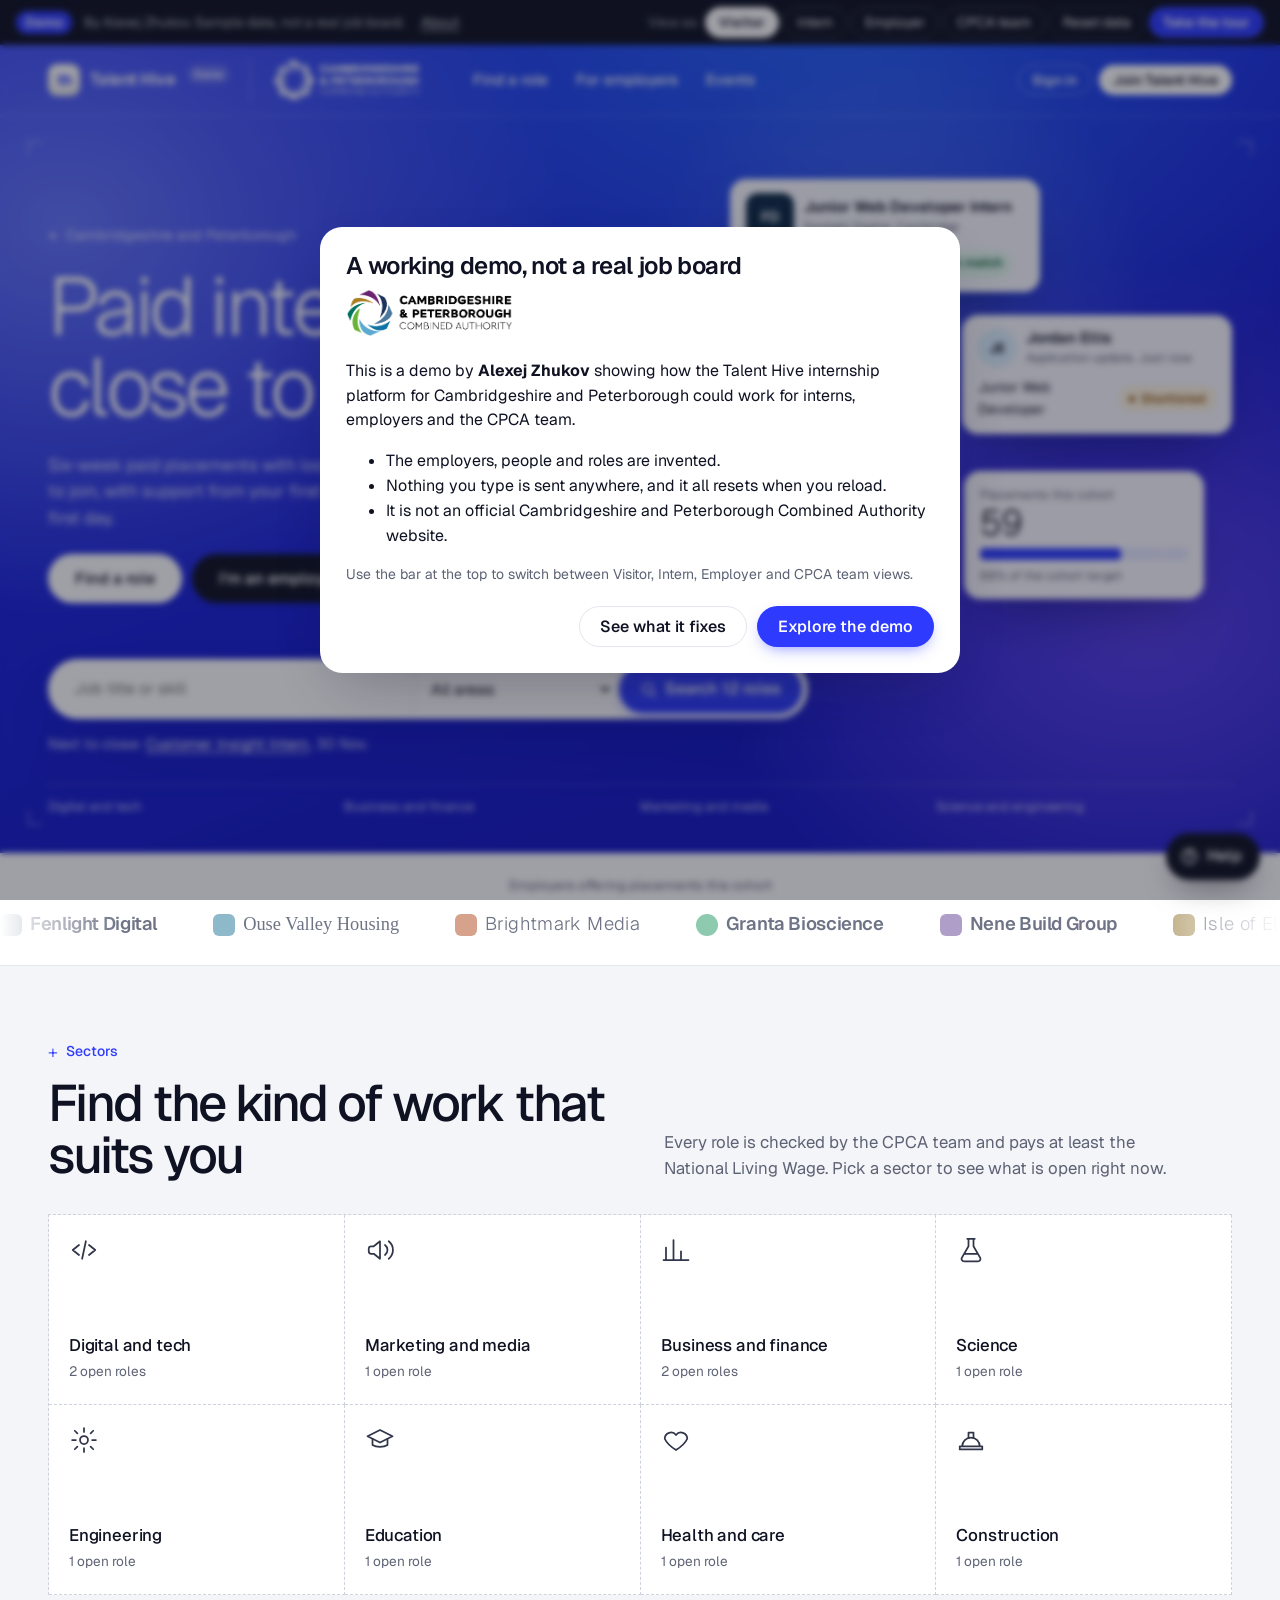
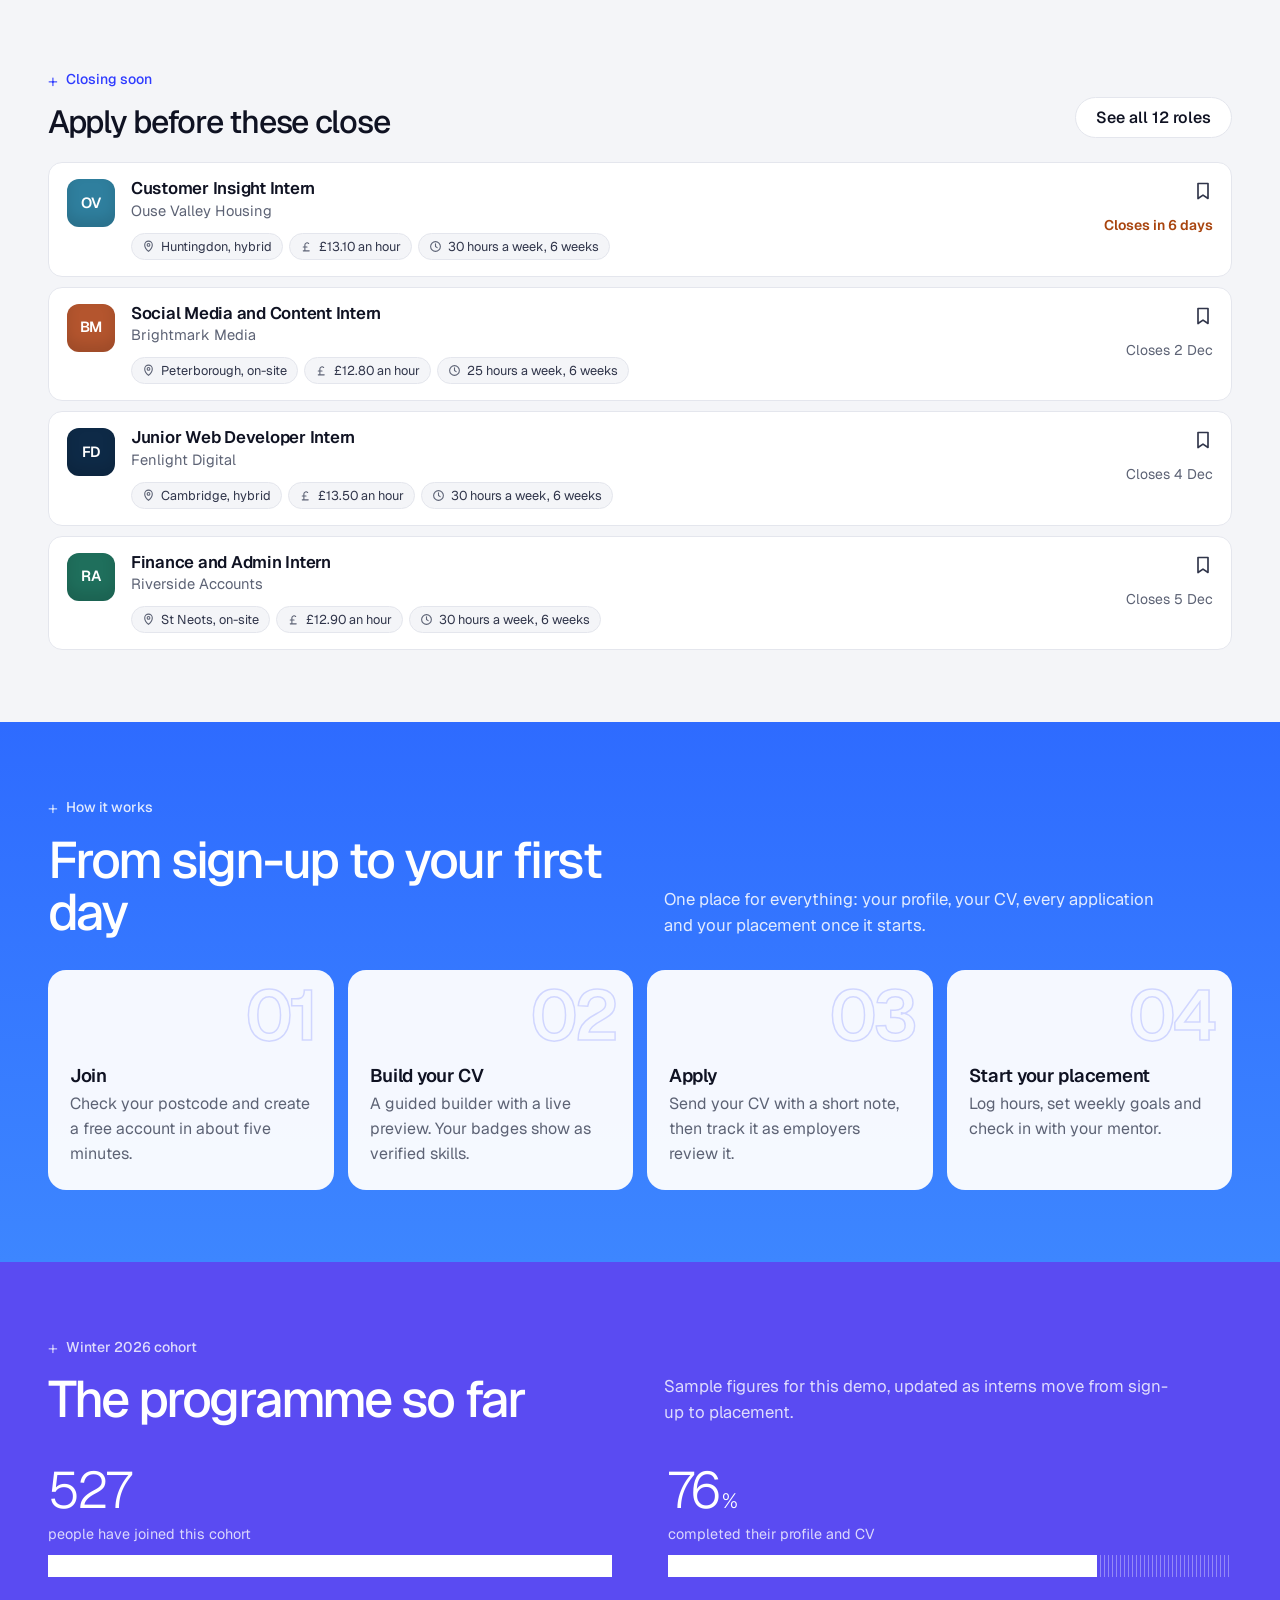
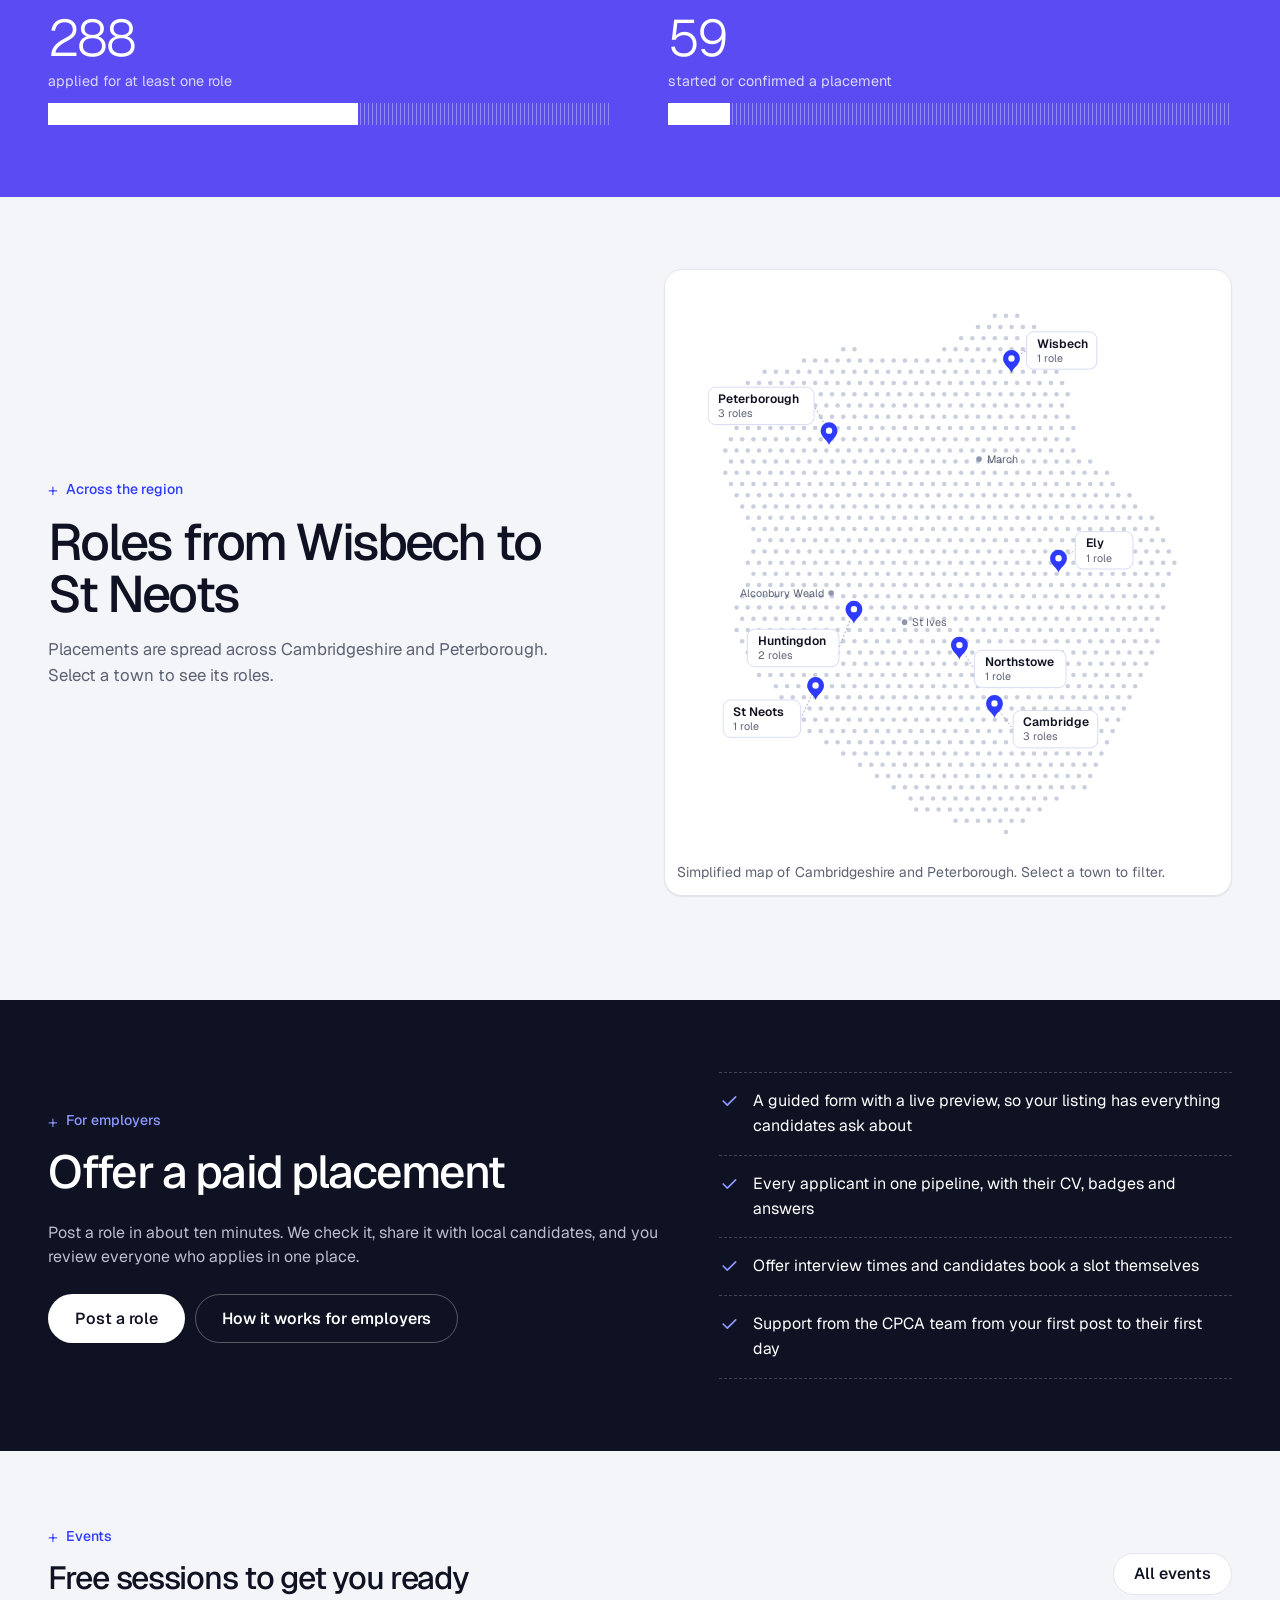
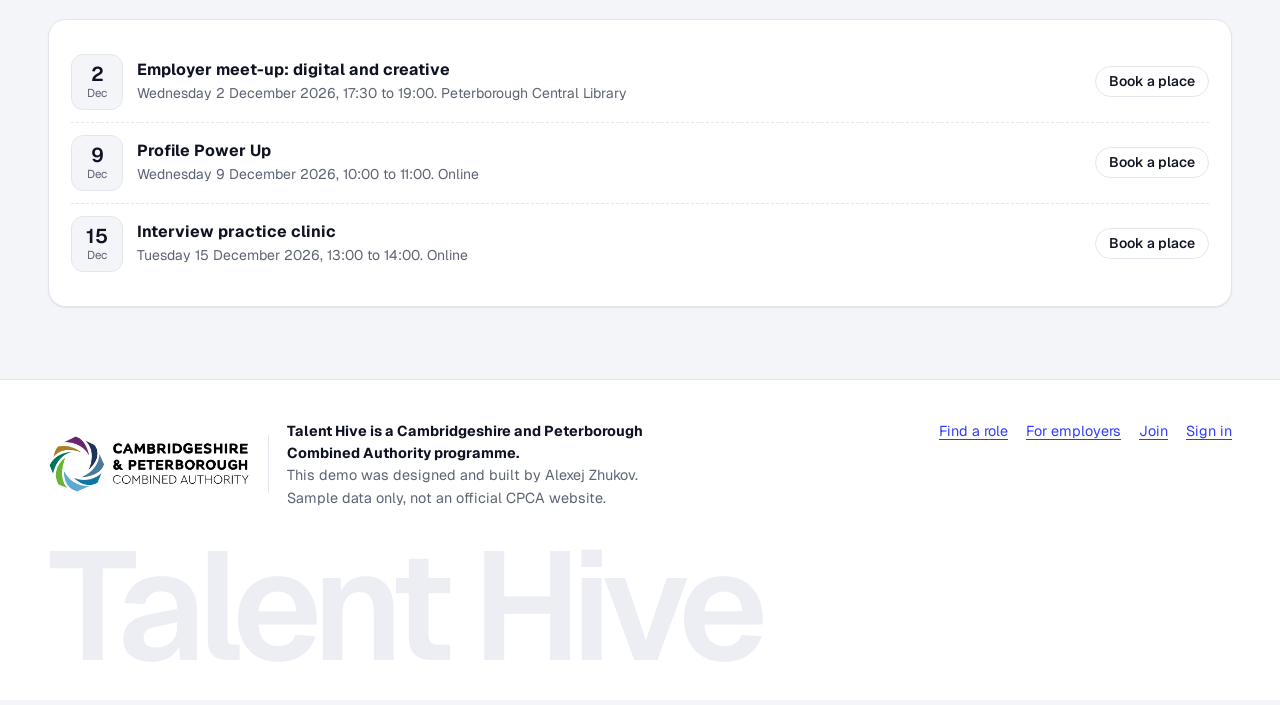
==== commit eed16d53: "Add CPCA logo: header, footer, sidebar, sign in, intro and About page; compact listings table on emp" ====
--- a/index.html
+++ b/index.html
@@ -1000,6 +1000,27 @@
 html.dark .cvpaper .chip{background:#F4F5F8;border-color:#E4E6ED;color:#0F1222}
 html.dark .cvpaper .chip svg{color:var(--blue)}
 
+/* CPCA logo */
+.cpca-logo{display:inline-flex;flex:none}
+.cpca-logo img,img.cpca-logo{display:block;width:auto;max-width:100%}
+.cpca-logo .dk{display:none}
+html.dark .cpca-logo .lt{display:none}
+html.dark .cpca-logo .dk{display:block}
+.cobrand{display:flex;align-items:center;padding-left:22px;margin-left:-4px;border-left:1px solid var(--line);align-self:stretch}
+.pub-header.on-blue .cobrand{border-color:rgba(255,255,255,.28)}
+.side-cpca{margin-top:auto;padding:14px 8px 12px;display:flex;flex-direction:column;gap:8px;border-top:1px dashed var(--dash)}
+.side-cpca span{font-size:.72rem;color:var(--muted)}
+.side .side-cpca + .who{margin-top:0}
+.pub-footer .fcpca{display:flex;gap:18px;align-items:center;max-width:640px}
+.pub-footer .fcpca .cpca-logo{padding-right:18px;border-right:1px solid var(--line)}
+.intro-logo{margin:-2px 0 14px}
+.signin-logo{margin-bottom:22px}
+.builtfor{display:flex;align-items:center;gap:14px;margin-bottom:28px;color:rgba(255,255,255,.75);font-size:.85rem}
+@media (max-width:1100px){.pub-header .cobrand{display:none}}
+@media (max-width:720px){.pub-footer .fcpca{flex-direction:column;align-items:flex-start}.pub-footer .fcpca .cpca-logo{border-right:0;padding-right:0}}
+.table .rolecell{min-width:180px}
+.table.compact .hide-compact{display:none}
+
 </style>
 </head>
 <body>
@@ -1394,7 +1415,14 @@
 const pastel = n => PASTELS[[...n].reduce((a, c) => a + c.charCodeAt(0), 0) % PASTELS.length];
 const avatar = (p, cls='') => `<span class="avatar ${cls}" style="--av:${pastel(p.name)}" aria-hidden="true">${esc(p.name.split(' ').map(x => x[0]).join('').slice(0,2))}</span>`;
 const status = (s, label) => `<span class="status st-${s}">${esc(label || STATUS_LABEL[s] || s[0].toUpperCase() + s.slice(1))}</span>`;
-const brand = (href='#/') => `<a class="brand" href="${href}"><span class="mark" aria-hidden="true">th</span><span class="wm"><b>Talent Hive</b><small>Cambridgeshire and Peterborough</small></span><span class="concept-tag">Demo</span></a>`;
+const brand = (href='#/', sub=true) => `<a class="brand" href="${href}"><span class="mark" aria-hidden="true">th</span><span class="wm"><b>Talent Hive</b>${sub ? '<small>Cambridgeshire and Peterborough</small>' : ''}</span><span class="concept-tag">Demo</span></a>`;
+const CPCA_NAME = 'Cambridgeshire and Peterborough Combined Authority';
+/* CPCA logo: colour on light, white lettering in dark mode, all white (mono) on the blue hero */
+function cpcaLogo(h = 32, mono = false){
+  const w = Math.round(h * 746 / 214);
+  if (mono) return `<img class="cpca-logo" src="assets/cpca-logo-mono.png" alt="${CPCA_NAME}" width="${w}" height="${h}">`;
+  return `<span class="cpca-logo"><img class="lt" src="assets/cpca-logo.png" alt="${CPCA_NAME}" width="${w}" height="${h}"><img class="dk" src="assets/cpca-logo-white.png" alt="" aria-hidden="true" width="${w}" height="${h}"></span>`;
+}
 
 function jobRow(j, {base='#/jobs', showMatch=false} = {}){
   const e = emp(j.emp);
@@ -1483,7 +1511,7 @@
   const mob = nav.map(n => `<a href="${n.href}" ${n.id === current ? 'aria-current="page"' : ''}>${n.label}${n.count ? ` (${n.count})` : ''}</a>`).join('');
   return `<div class="shell">
     <aside class="side" aria-label="${role} menu">${brand('#/' + role)}<button class="side-search" data-act="palette">${icon('search')}<span>Search</span><kbd>/</kbd></button><nav>${links}</nav>
-      <div class="who">${who}</div></aside>
+      <div class="side-cpca"><span>A programme from</span>${cpcaLogo(40)}</div><div class="who">${who}</div></aside>
     <div class="col-main">
       <nav class="mobnav" aria-label="${role} menu">${brand('#/' + role)}${mob}</nav>
       ${topbar(role)}
@@ -1548,6 +1576,7 @@
 /* ---------- First-visit notice ---------- */
 function showIntro(){
   openModal(`<header><h2>A working demo, not a real job board</h2></header>
+    <div class="intro-logo">${cpcaLogo(48)}</div>
     <p>This is a demo by <b>Alexej Zhukov</b> showing how the Talent Hive internship platform for Cambridgeshire and Peterborough could work for interns, employers and the CPCA team.</p>
     <ul><li>The employers, people and roles are invented.</li><li>Nothing you type is sent anywhere, and it all resets when you reload.</li><li>It is not an official Cambridgeshire and Peterborough Combined Authority website.</li></ul>
     <p class="small muted">Use the bar at the top to switch between Visitor, Intern, Employer and CPCA team views.</p>
@@ -1796,14 +1825,14 @@
 /* ---------- Public site ---------- */
 function pubHeader(current, onBlue){
   const nav = [['#/jobs','Find a role','jobs'],['#/employers','For employers','employers'],['#/events','Events','events']];
-  return `<header class="pub-header ${onBlue ? 'on-blue' : ''}"><div class="inner">${brand('#/')}
+  return `<header class="pub-header ${onBlue ? 'on-blue' : ''}"><div class="inner">${brand('#/', false)}<span class="cobrand">${cpcaLogo(42, onBlue)}</span>
     <nav class="pub-nav" aria-label="Main">${nav.map(([h,l,id]) => `<a href="${h}" ${current === id ? 'aria-current="page"' : ''}>${l}</a>`).join('')}</nav>
     <div class="actions"><a class="btn btn-ghost btn-sm" href="#/signin">Sign in</a><a class="btn btn-primary btn-sm" href="#/join">Join Talent Hive</a></div>
   </div></header>`;
 }
 function pubFooter(){
   return `<footer class="pub-footer"><div class="section">
-    <div class="fgrid"><div><b style="color:var(--ink)">Talent Hive demo, designed and built by Alexej Zhukov</b><br>Sample data only. Not an official Cambridgeshire and Peterborough Combined Authority website.</div>
+    <div class="fgrid"><div class="fcpca">${cpcaLogo(58)}<div><b style="color:var(--ink)">Talent Hive is a Cambridgeshire and Peterborough Combined Authority programme.</b><br>This demo was designed and built by Alexej Zhukov. Sample data only, not an official CPCA website.</div></div>
     <div style="display:flex;gap:18px"><a href="#/jobs">Find a role</a><a href="#/employers">For employers</a><a href="#/join">Join</a><a href="#/signin">Sign in</a></div></div>
     <div class="huge" aria-hidden="true">Talent Hive</div>
   </div></footer>`;
@@ -2117,6 +2146,7 @@
 /* ---------- Sign in ---------- */
 function pubSignin(){
   return `<main id="main" class="section" style="max-width:820px">
+    <div class="signin-logo">${cpcaLogo(56)}</div>
     <h1>Sign in or join</h1>
     <p class="lede muted" style="font-size:1.1rem">In the full site you would sign in with a secure link sent to your email. In this demo, choose a role to continue.</p>
     <div class="grid-2" style="margin-top:24px">
@@ -2835,7 +2865,7 @@
     <div class="kpi"><div class="v" data-count="${live.reduce((s,j) => s + j.views, 0)}">${live.reduce((s,j) => s + j.views, 0)}</div><div class="l">Listing views</div></div>
   </div>
   <div class="grid-main">
-    <section class="panel"><div class="section-head" style="margin-bottom:8px"><h2 style="margin:0">Your listings</h2><a href="#/employer/listings">Manage listings</a></div>${listingsTable(jobs)}</section>
+    <section class="panel"><div class="section-head" style="margin-bottom:8px"><h2 style="margin:0">Your listings</h2><a href="#/employer/listings">Manage listings</a></div>${listingsTable(jobs, true)}</section>
     <div class="stack">
       ${draft ? `<section class="panel draftpanel"><h2>Finish your draft</h2><p class="small">${esc(draft.title)} is saved but not yet submitted for approval.</p><button class="btn btn-primary btn-sm" data-act="editdraft" data-id="${draft.id}">Finish and submit</button></section>` : ''}
       <section class="panel"><h2>Latest applicants</h2>${apps.sort((a,b) => d(b.history[0][1]) - d(a.history[0][1])).slice(0,4).map(a => { const i = intern(a.intern); return `<div class="listitem">${avatar(i)}<div class="grow"><b>${esc(i.name)}</b><div class="small muted">${esc(job(a.job).title)}. Applied ${fmt(a.history[0][1])}</div></div>${status(a.status)}</div>`; }).join('')}
@@ -2843,10 +2873,10 @@
     </div>
   </div>`;
 }
-function listingsTable(jobs){
-  return `<div class="table-wrap"><table class="table"><thead><tr><th>Role</th><th>Status</th><th class="num">Applicants</th><th class="num">Views</th><th>Closes</th><th><span class="sr-only">Actions</span></th></tr></thead><tbody>
-    ${jobs.map(j => { const n = appsFor(j.id).length; return `<tr><td><b>${esc(j.title)}</b>${j.status === 'returned' && S.returned[j.id] ? `<div class="small" style="color:var(--red)">CPCA: ${esc(S.returned[j.id])}</div>` : ''}</td><td>${status(j.status, empStatusLabel(j.status))}</td><td class="num">${n}</td><td class="num">${j.views}</td><td class="nowrap">${j.closes ? fmt(j.closes) : ''}</td>
-      <td class="nowrap">${j.status === 'live' ? `<a class="btn btn-ghost btn-sm" href="#/employer/listings/${j.id}">Insights</a> <a class="btn btn-ghost btn-sm" href="#/employer/pipeline/${j.id}">Applicants</a>` : (j.status === 'draft' || j.status === 'returned') ? `<button class="btn btn-ghost btn-sm" data-act="editdraft" data-id="${j.id}">${j.status === 'returned' ? 'Edit and resubmit' : 'Finish draft'}</button>` : j.status === 'pending' ? '<span class="small muted">Usually 2 working days</span>' : ''}</td></tr>`; }).join('')}
+function listingsTable(jobs, compact){
+  return `<div class="table-wrap"><table class="table ${compact ? 'compact' : ''}"><thead><tr><th>Role</th><th>Status</th><th class="num">Applicants</th><th class="num hide-compact">Views</th><th>Closes</th><th><span class="sr-only">Actions</span></th></tr></thead><tbody>
+    ${jobs.map(j => { const n = appsFor(j.id).length; return `<tr><td class="rolecell"><b>${esc(j.title)}</b>${j.status === 'returned' && S.returned[j.id] ? `<div class="small" style="color:var(--red)">CPCA: ${esc(S.returned[j.id])}</div>` : ''}</td><td>${status(j.status, empStatusLabel(j.status))}</td><td class="num">${n}</td><td class="num hide-compact">${j.views}</td><td class="nowrap">${j.closes ? fmt(j.closes) : ''}</td>
+      <td class="nowrap">${j.status === 'live' ? (compact ? `<a class="btn btn-ghost btn-sm" href="#/employer/pipeline/${j.id}">Applicants</a>` : `<a class="btn btn-ghost btn-sm" href="#/employer/listings/${j.id}">Insights</a> <a class="btn btn-ghost btn-sm" href="#/employer/pipeline/${j.id}">Applicants</a>`) : (j.status === 'draft' || j.status === 'returned') ? `<button class="btn btn-ghost btn-sm" data-act="editdraft" data-id="${j.id}">${j.status === 'returned' ? 'Edit and resubmit' : 'Finish draft'}</button>` : j.status === 'pending' ? '<span class="small muted">Usually 2 working days</span>' : ''}</td></tr>`; }).join('')}
   </tbody></table></div>`;
 }
 function listingsView(){
@@ -3483,7 +3513,7 @@
 function aboutDemoView(){
   return `<main id="main">
     <section class="hero hero-sm" data-hero><div class="frame" aria-hidden="true"><i></i><i></i><i></i><i></i></div>
-      <div class="inner" style="grid-template-columns:1fr;padding-bottom:64px"><div><div class="kicker"><b>+</b> About this demo</div>
+      <div class="inner" style="grid-template-columns:1fr;padding-bottom:64px"><div><div class="builtfor"><span>Built for</span>${cpcaLogo(50, true)}</div><div class="kicker"><b>+</b> About this demo</div>
         <h1 style="max-width:16ch">12 problems with today's site, and how this fixes them.</h1>
         <p class="lede" style="max-width:60ch">This is a working demo by Alexej Zhukov of a redesigned Talent Hive for Cambridgeshire and Peterborough. Every fix below links to the part of the demo that shows it. All data is invented.</p>
         <div class="ctas"><button class="btn btn-primary btn-lg" data-act="tour">Take the guided tour</button><a class="btn btn-dark btn-lg" href="#/">Start from the home page</a></div></div></div>
